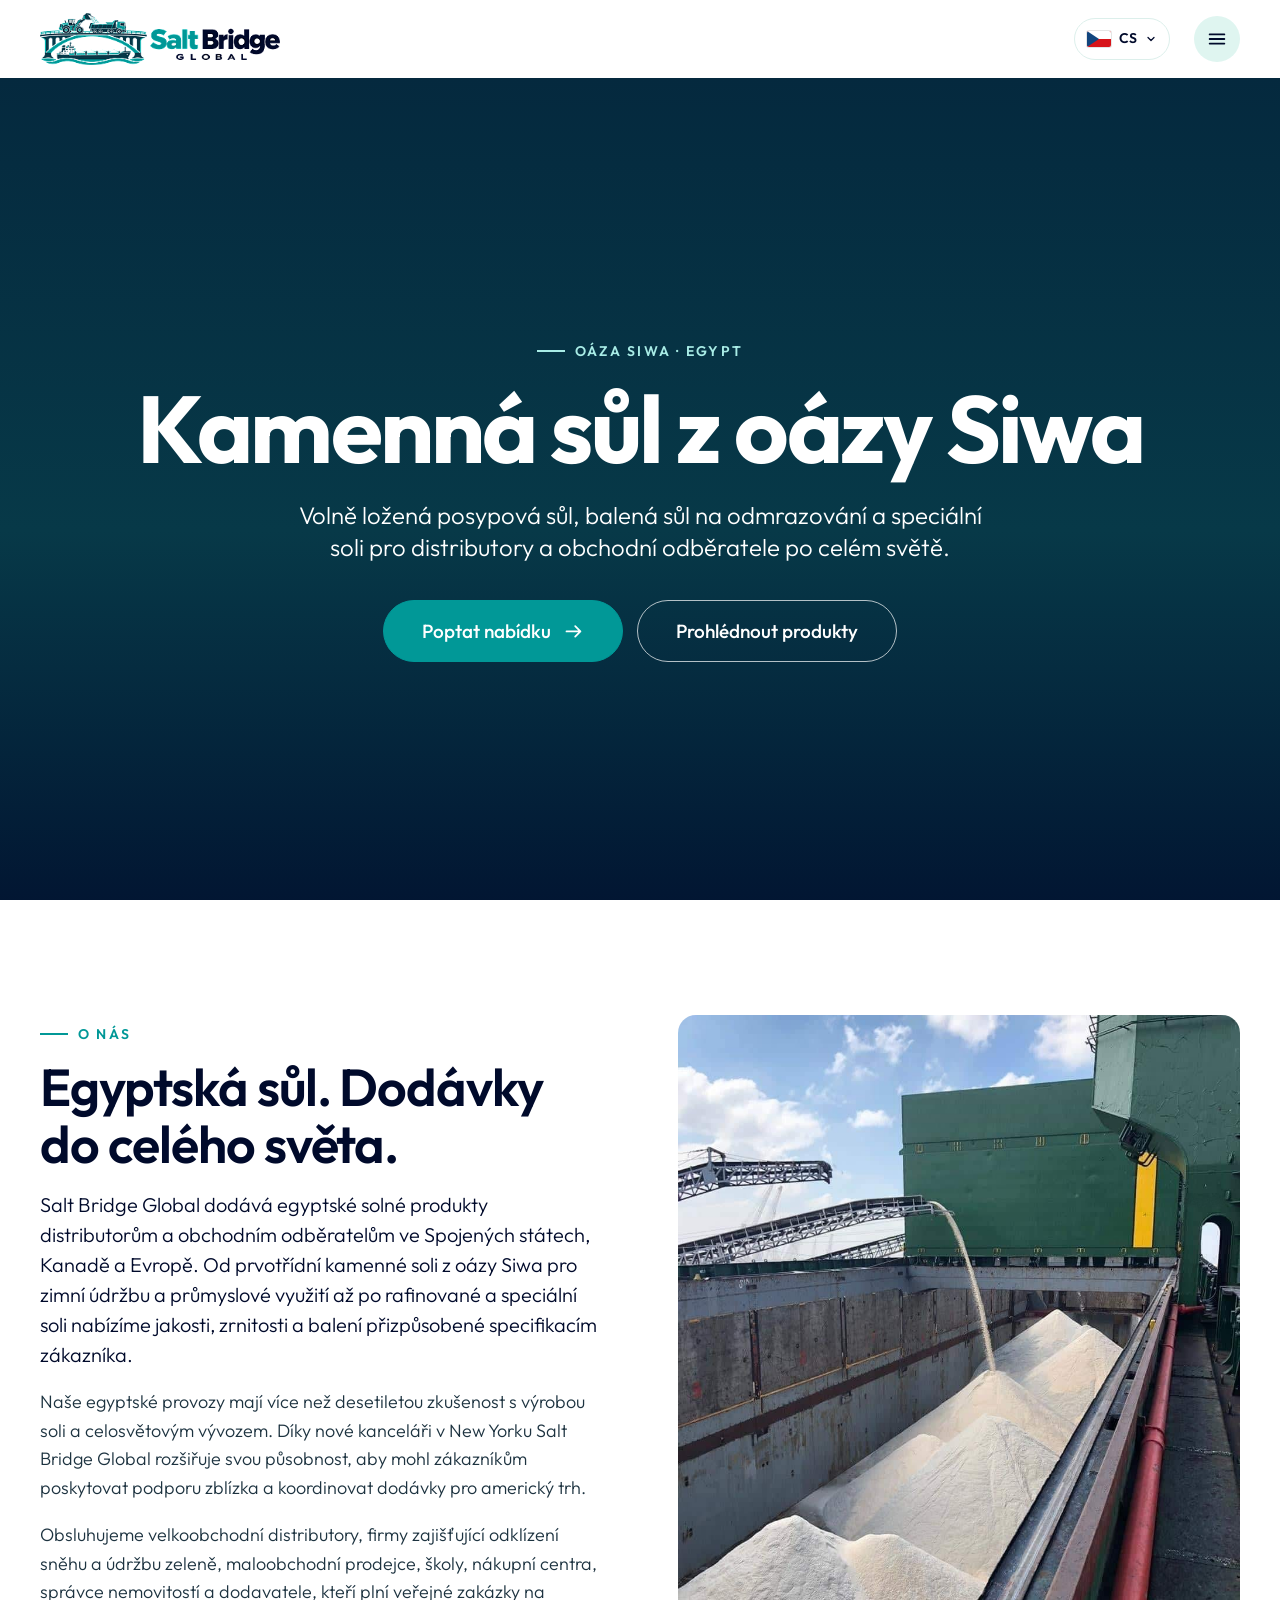
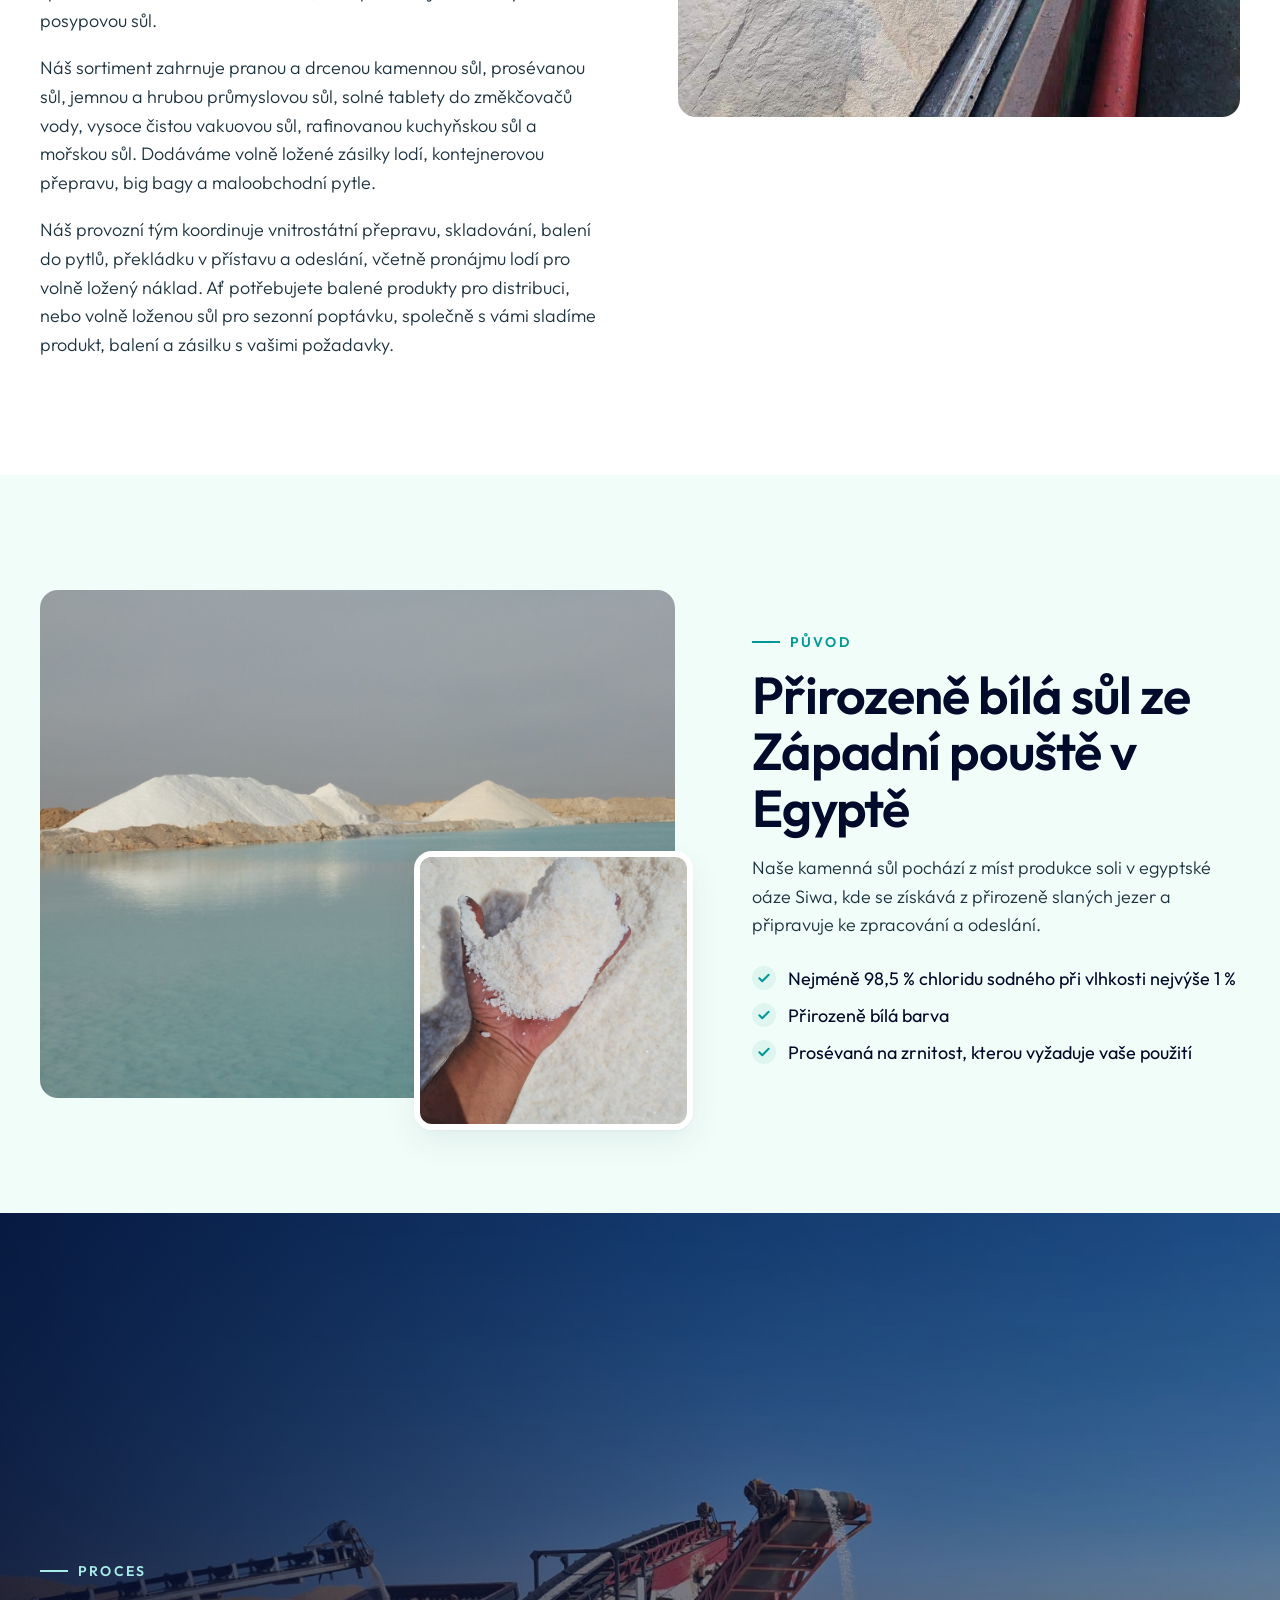
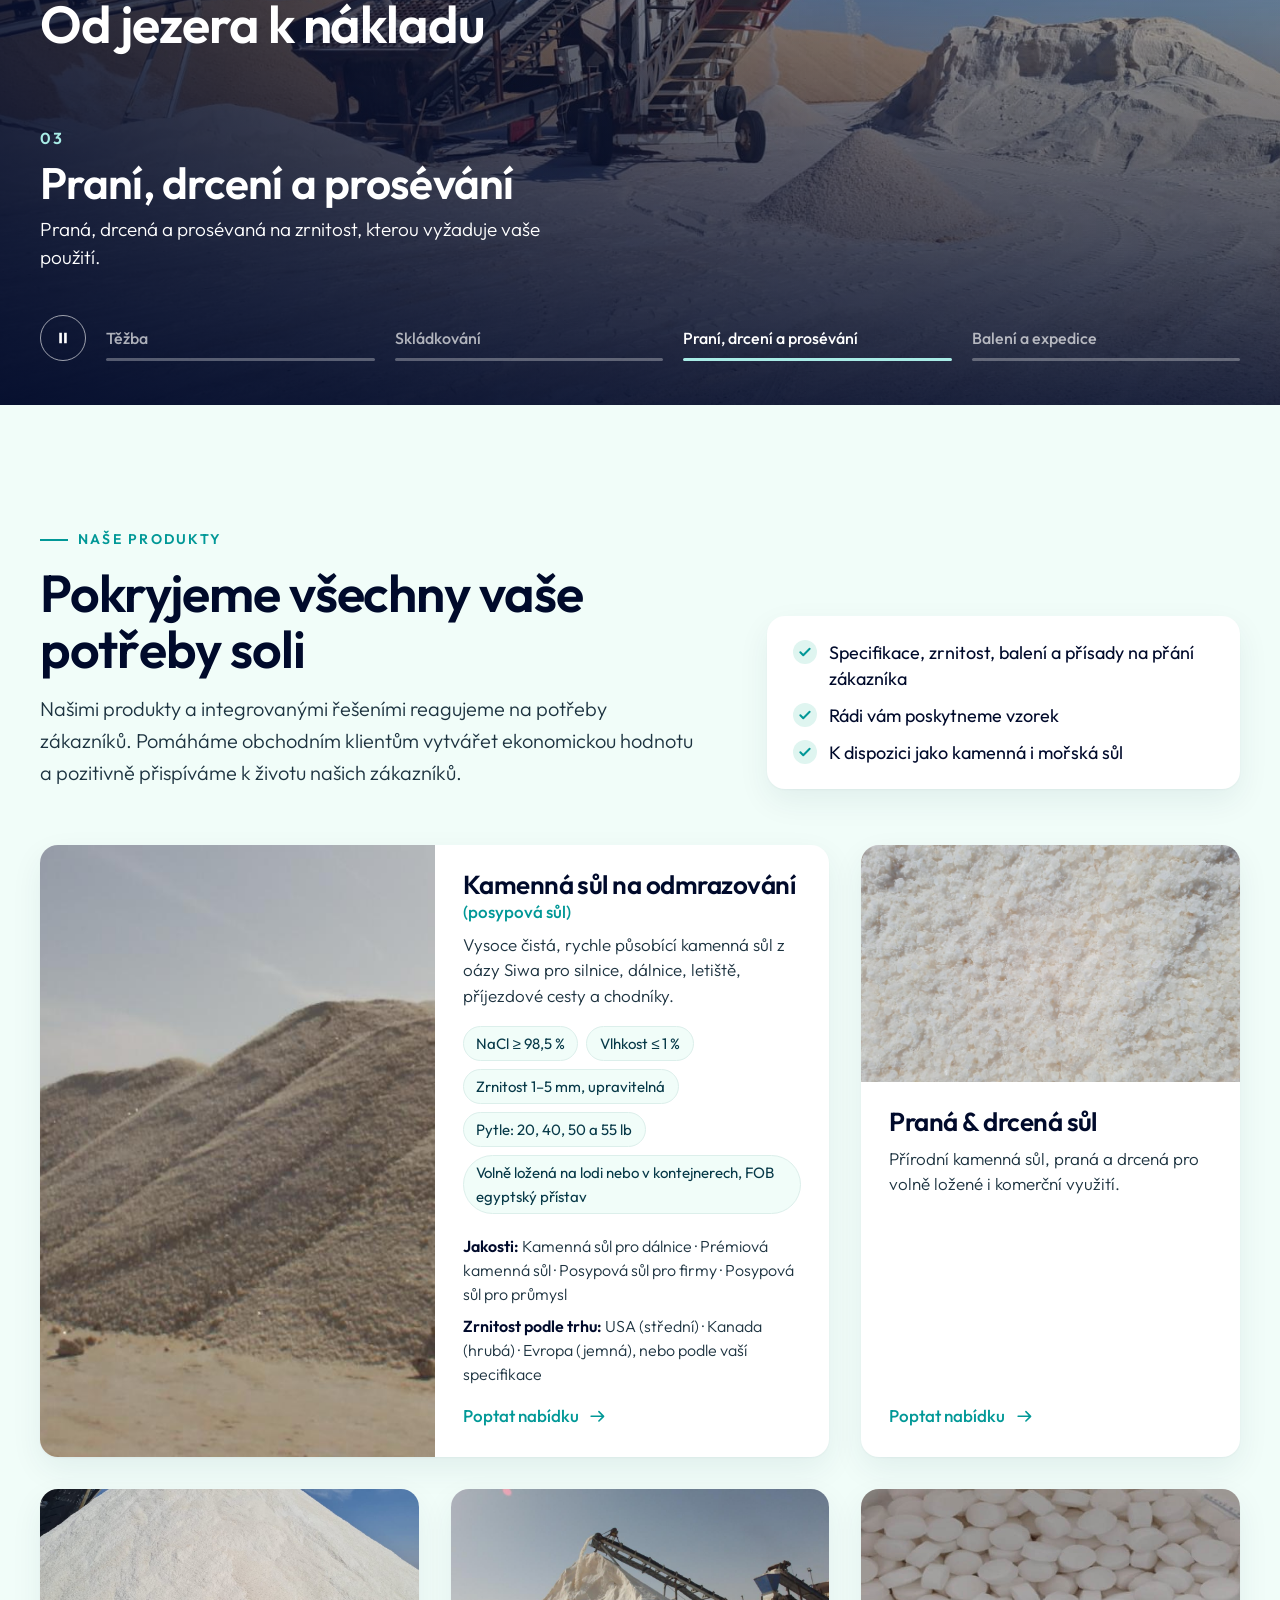
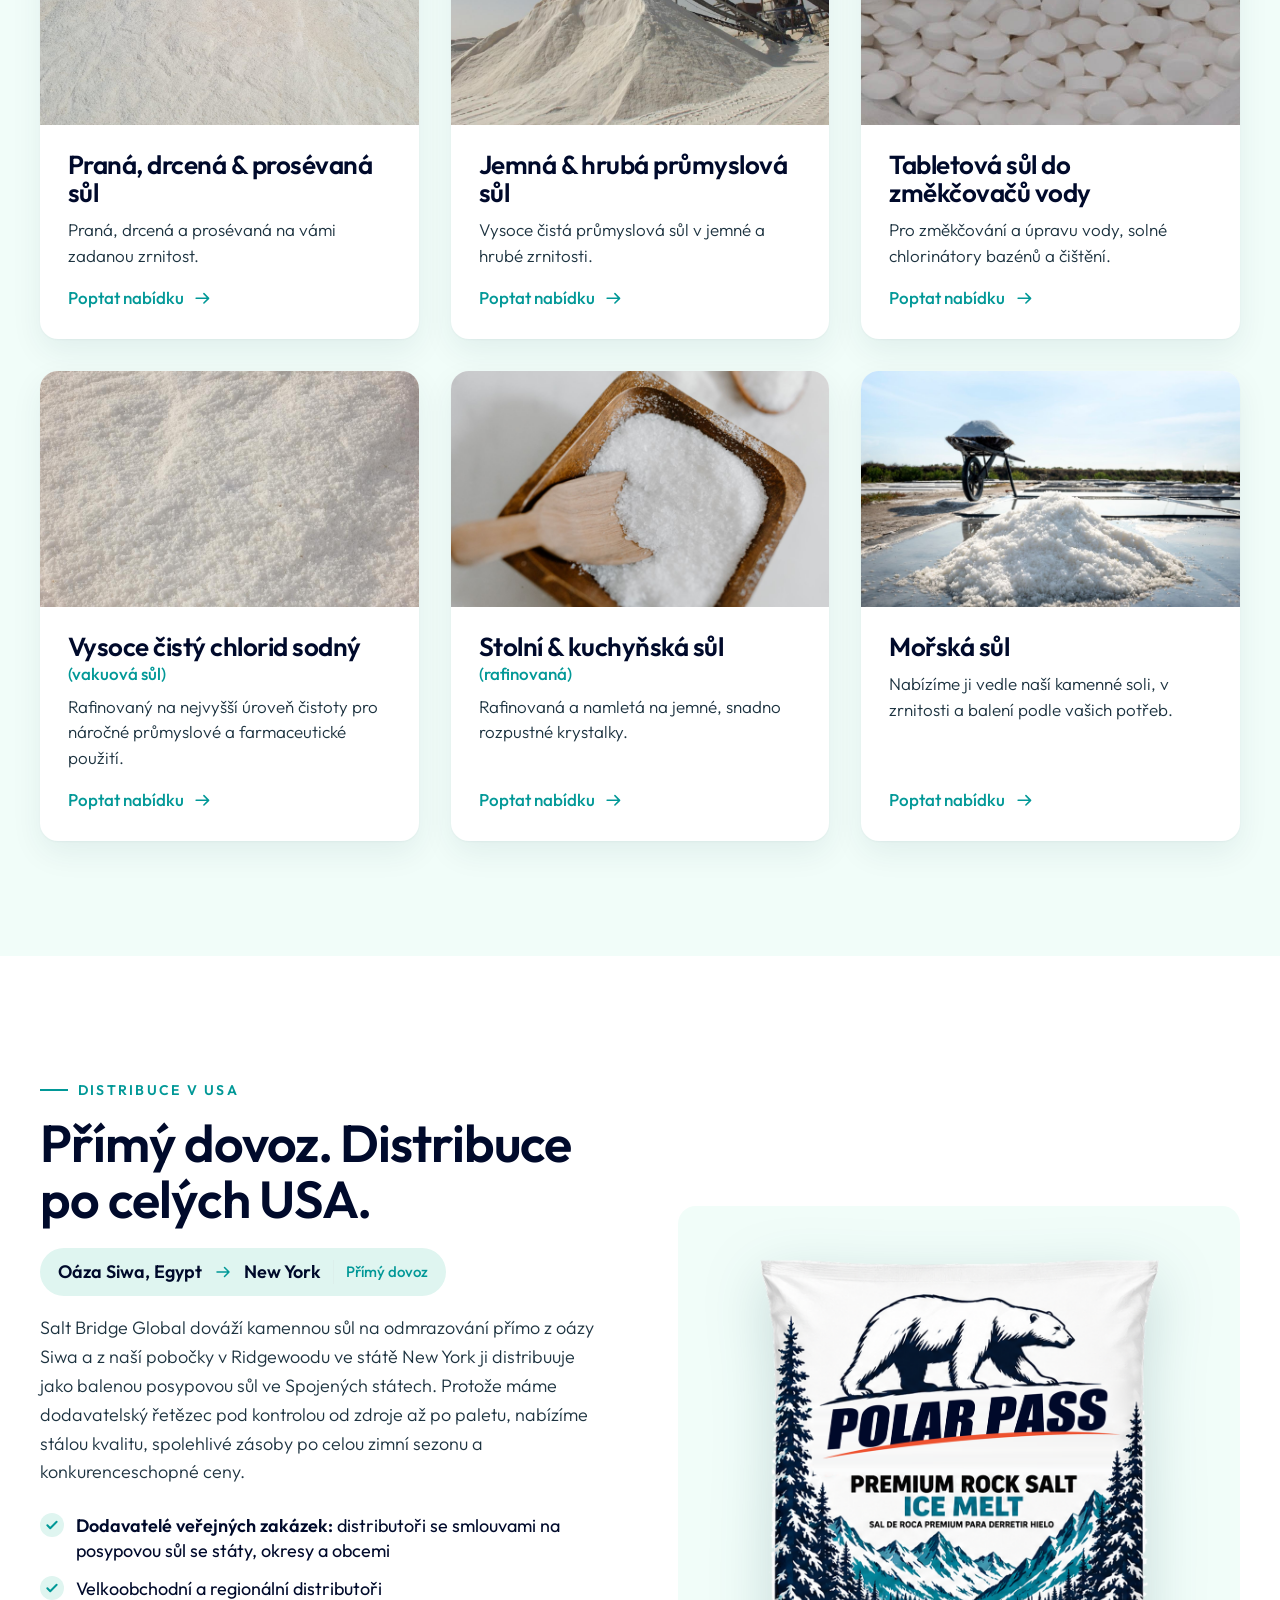
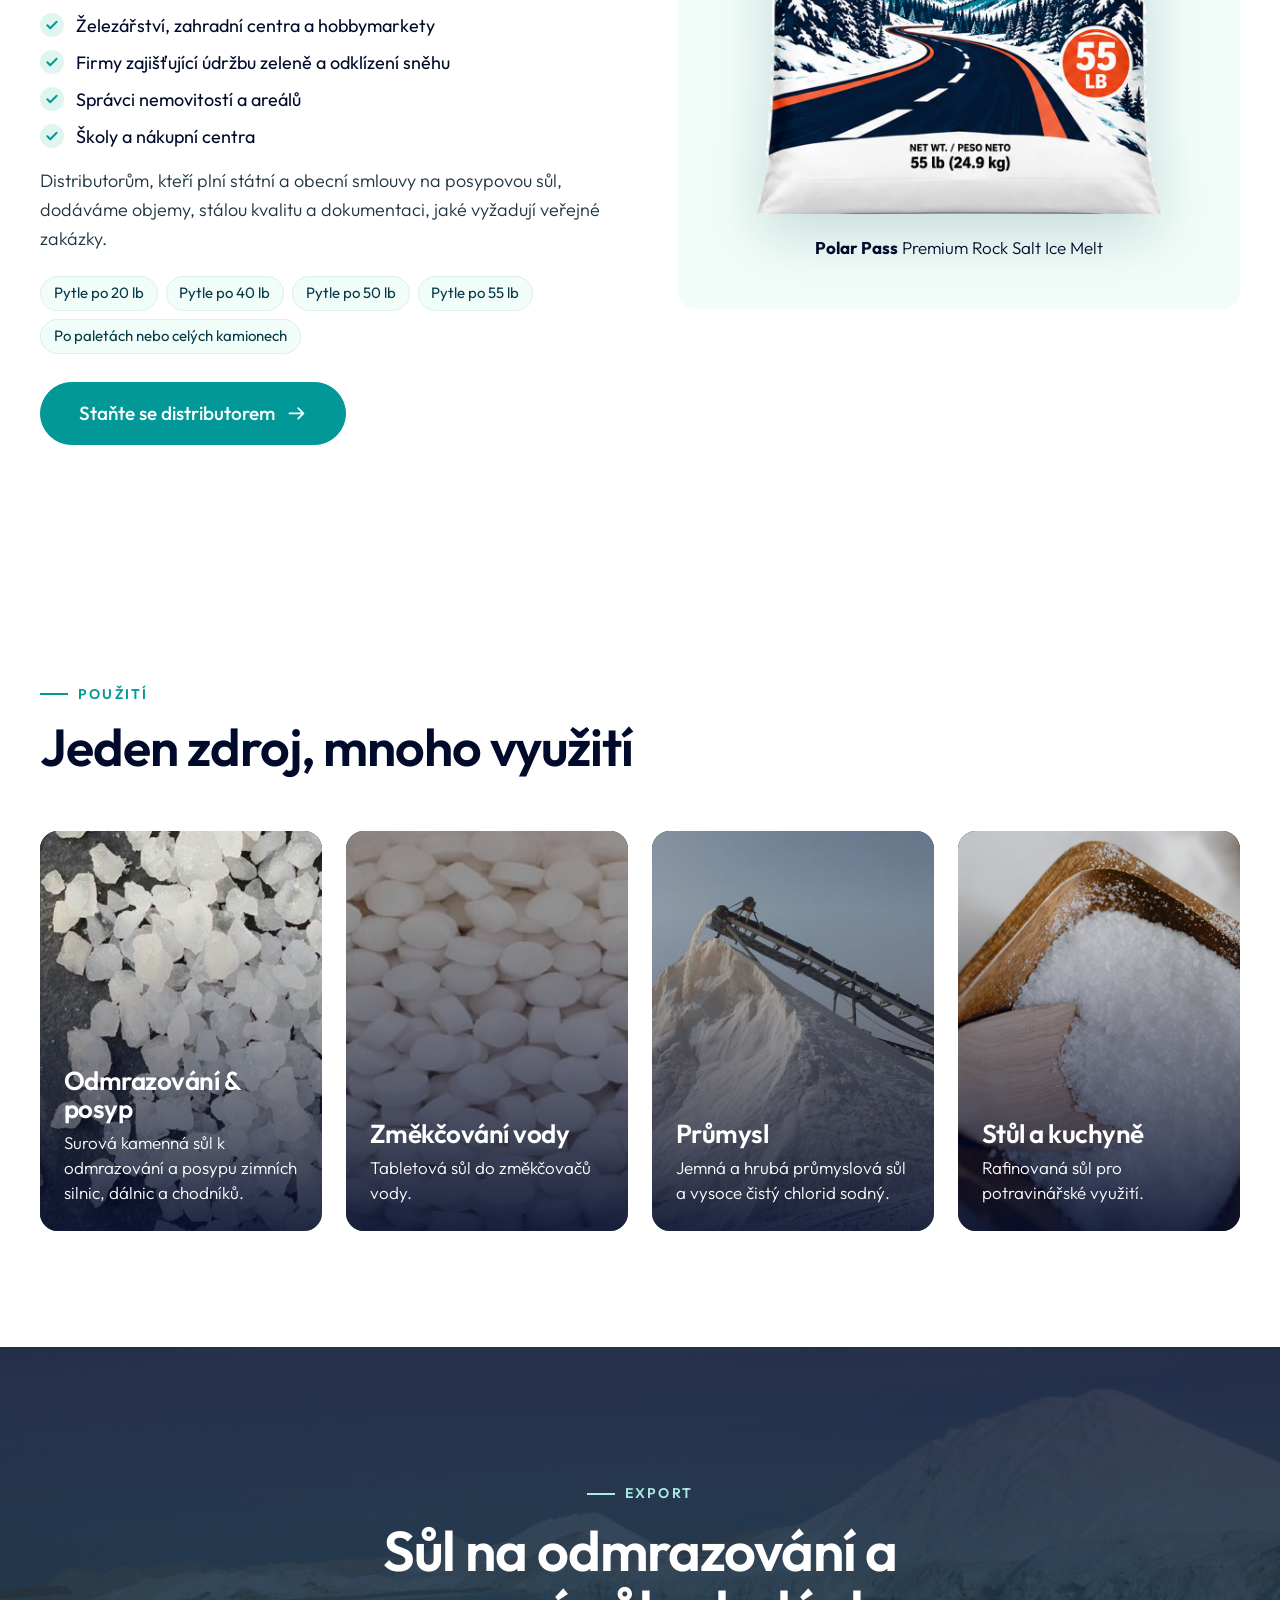
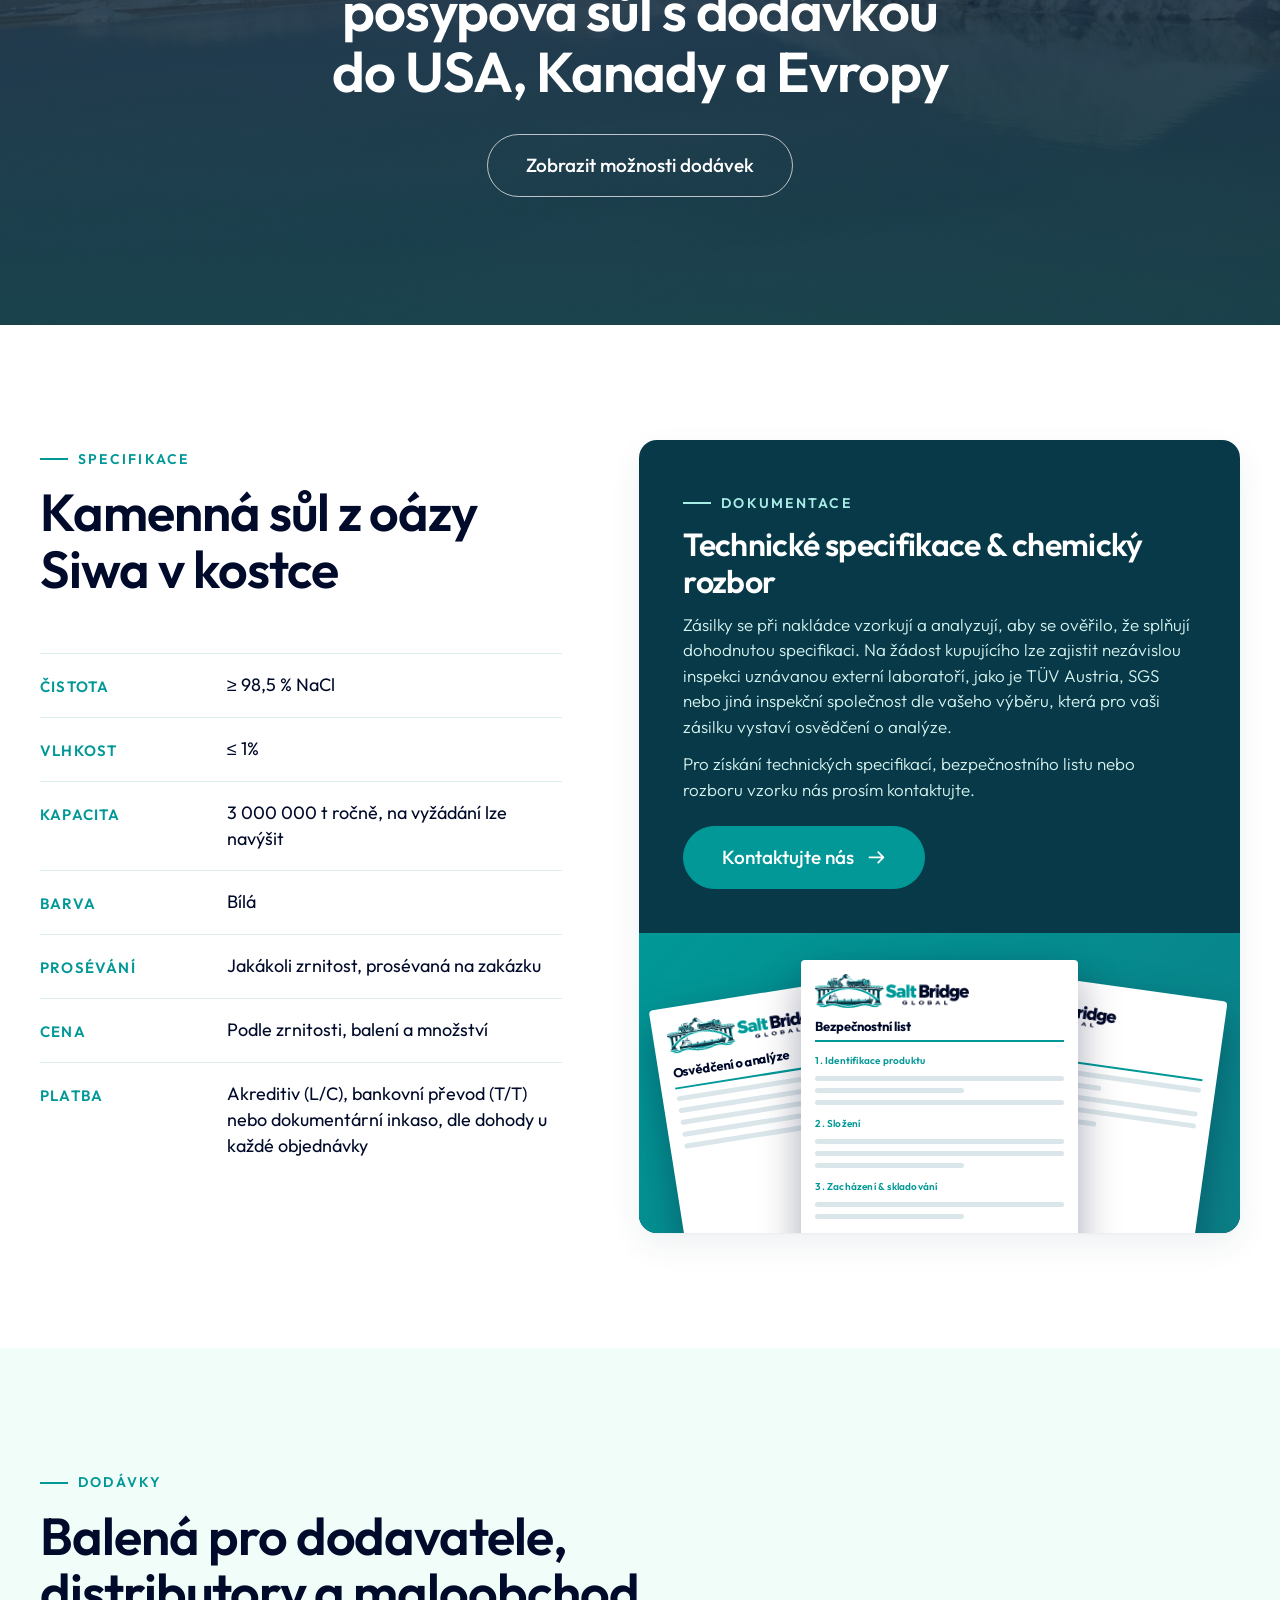
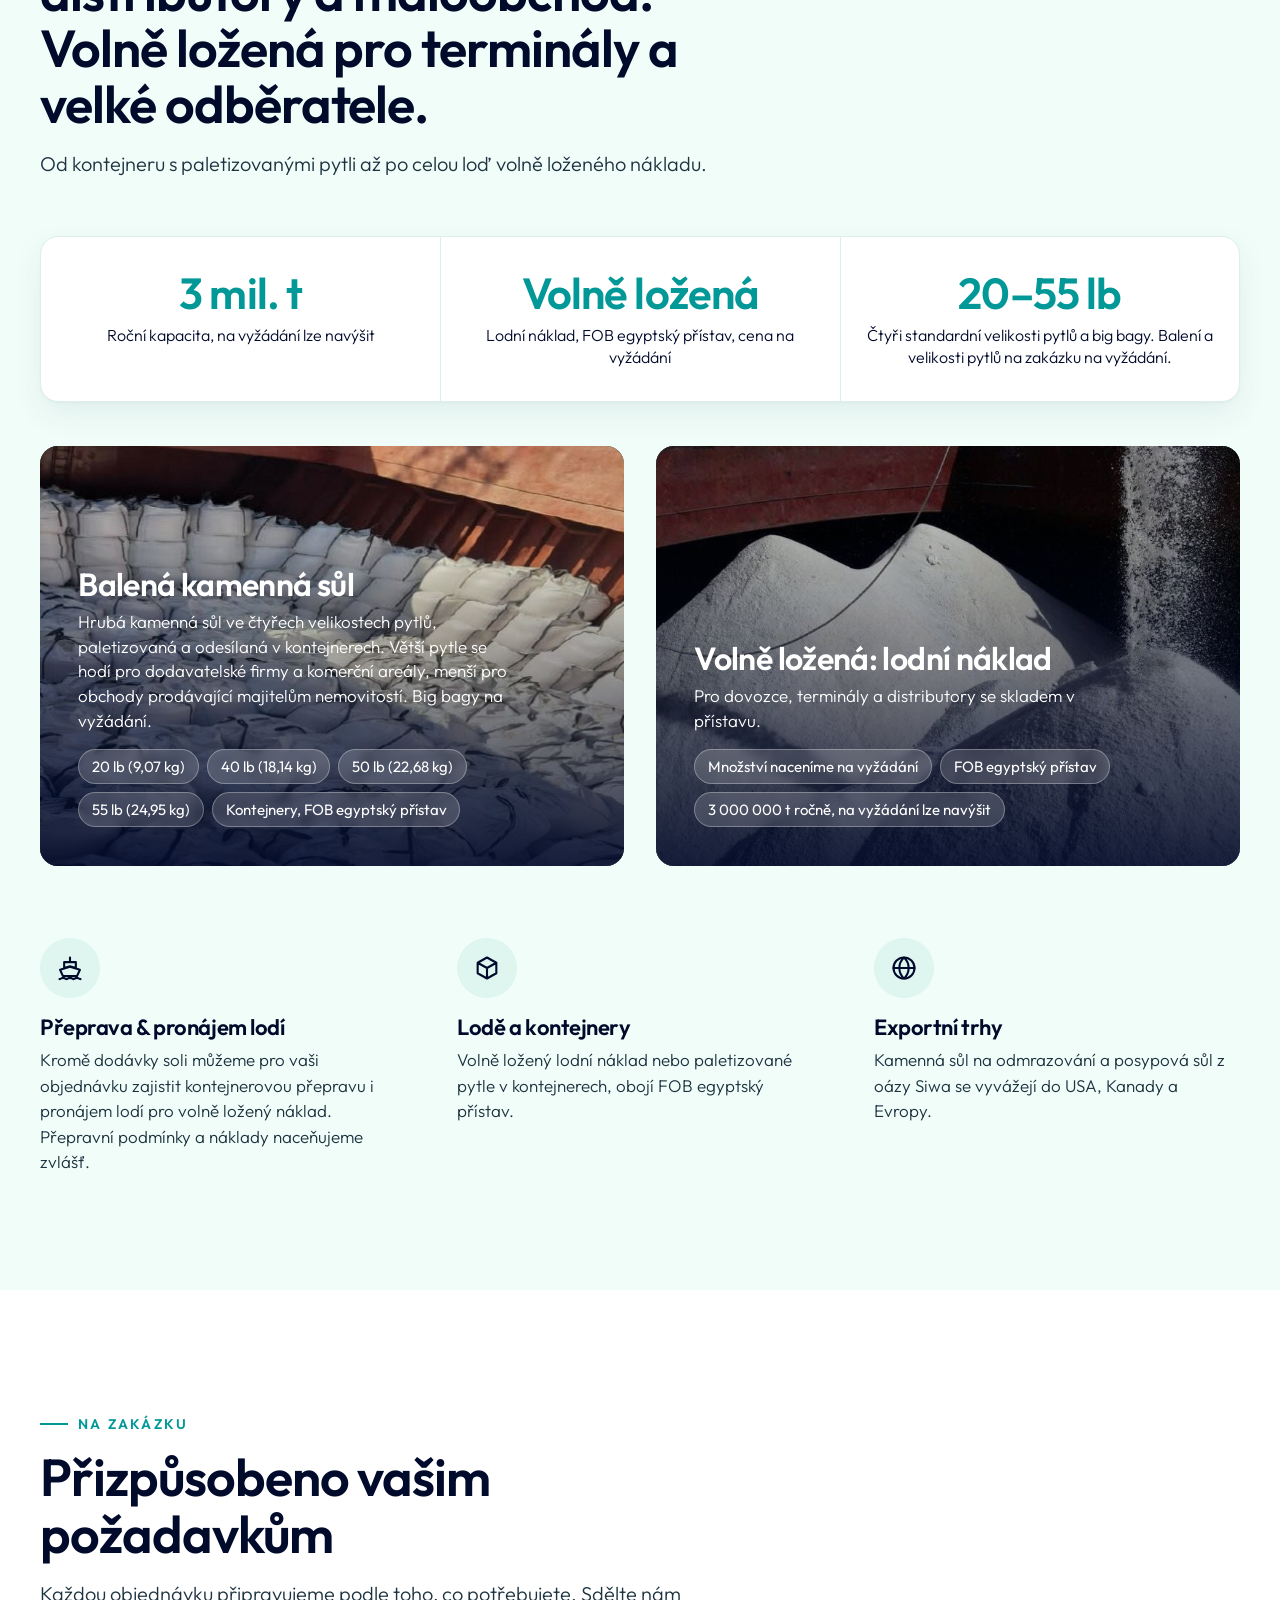
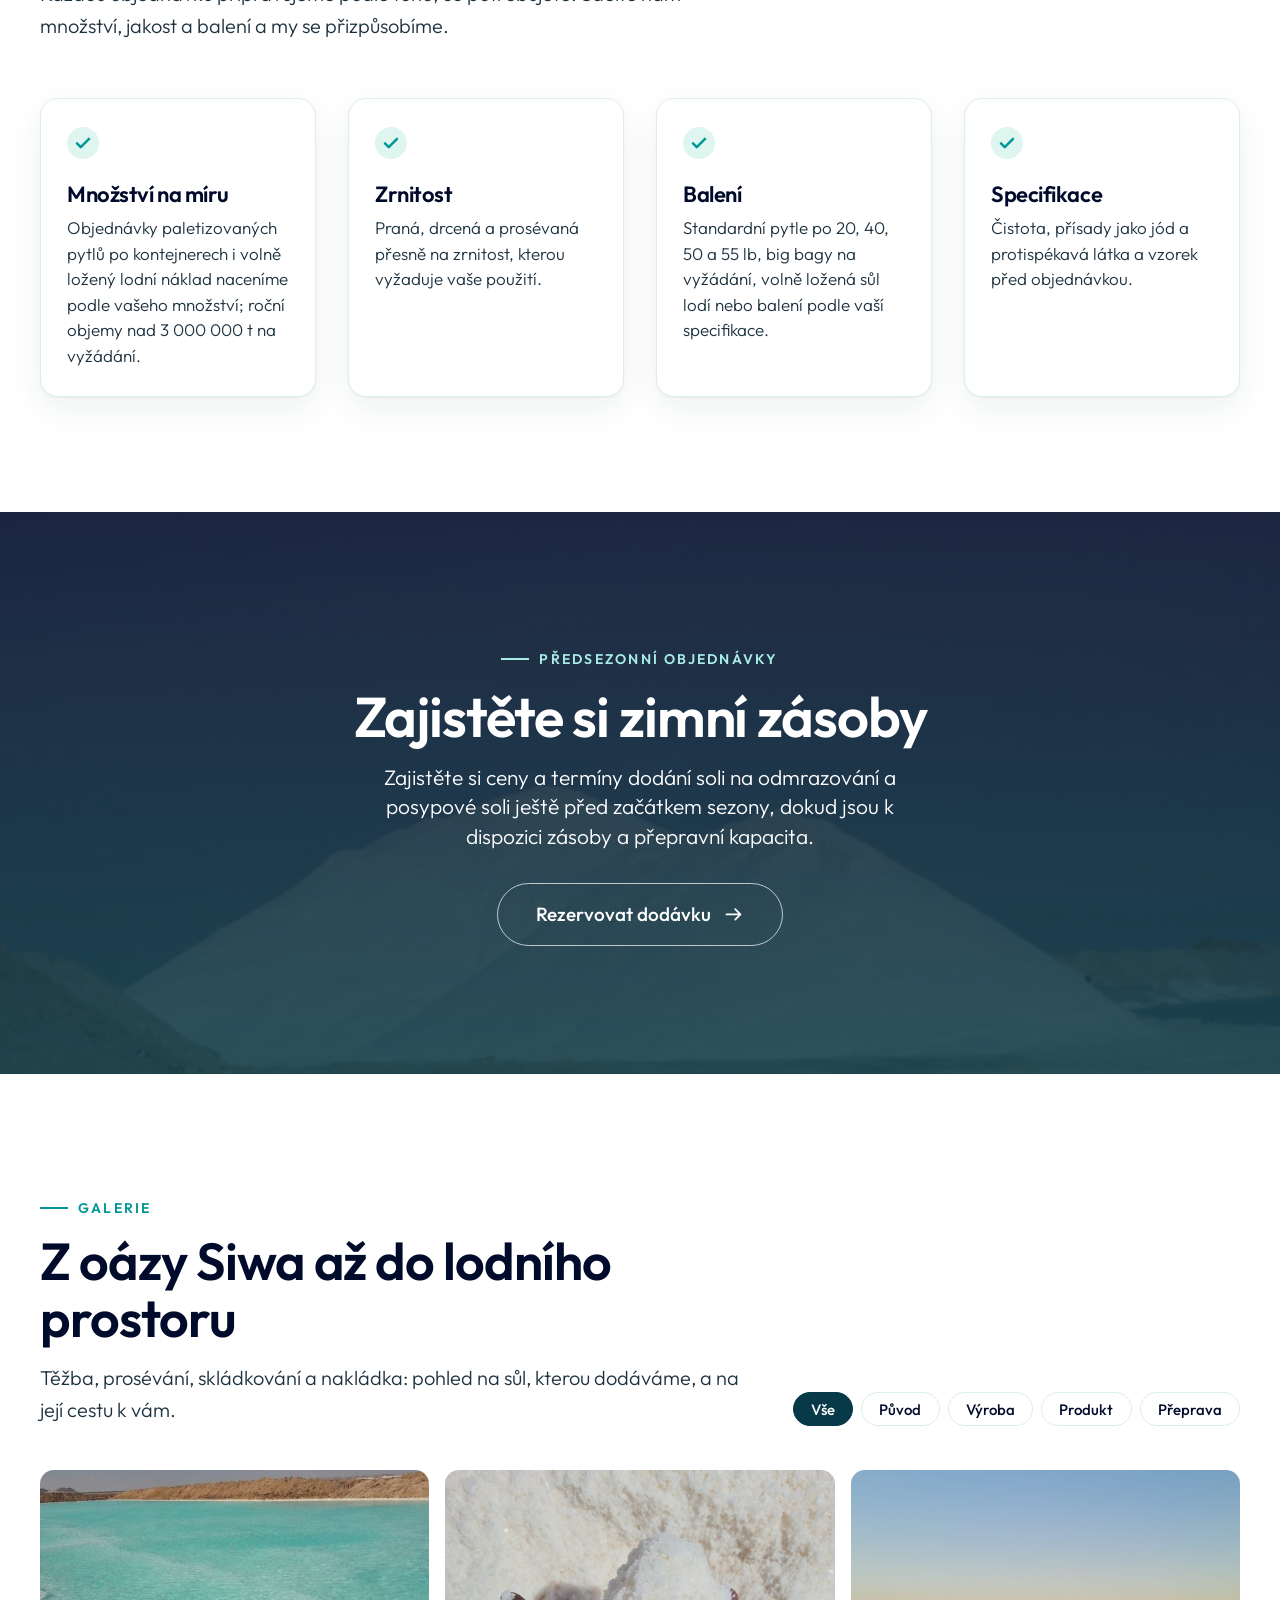
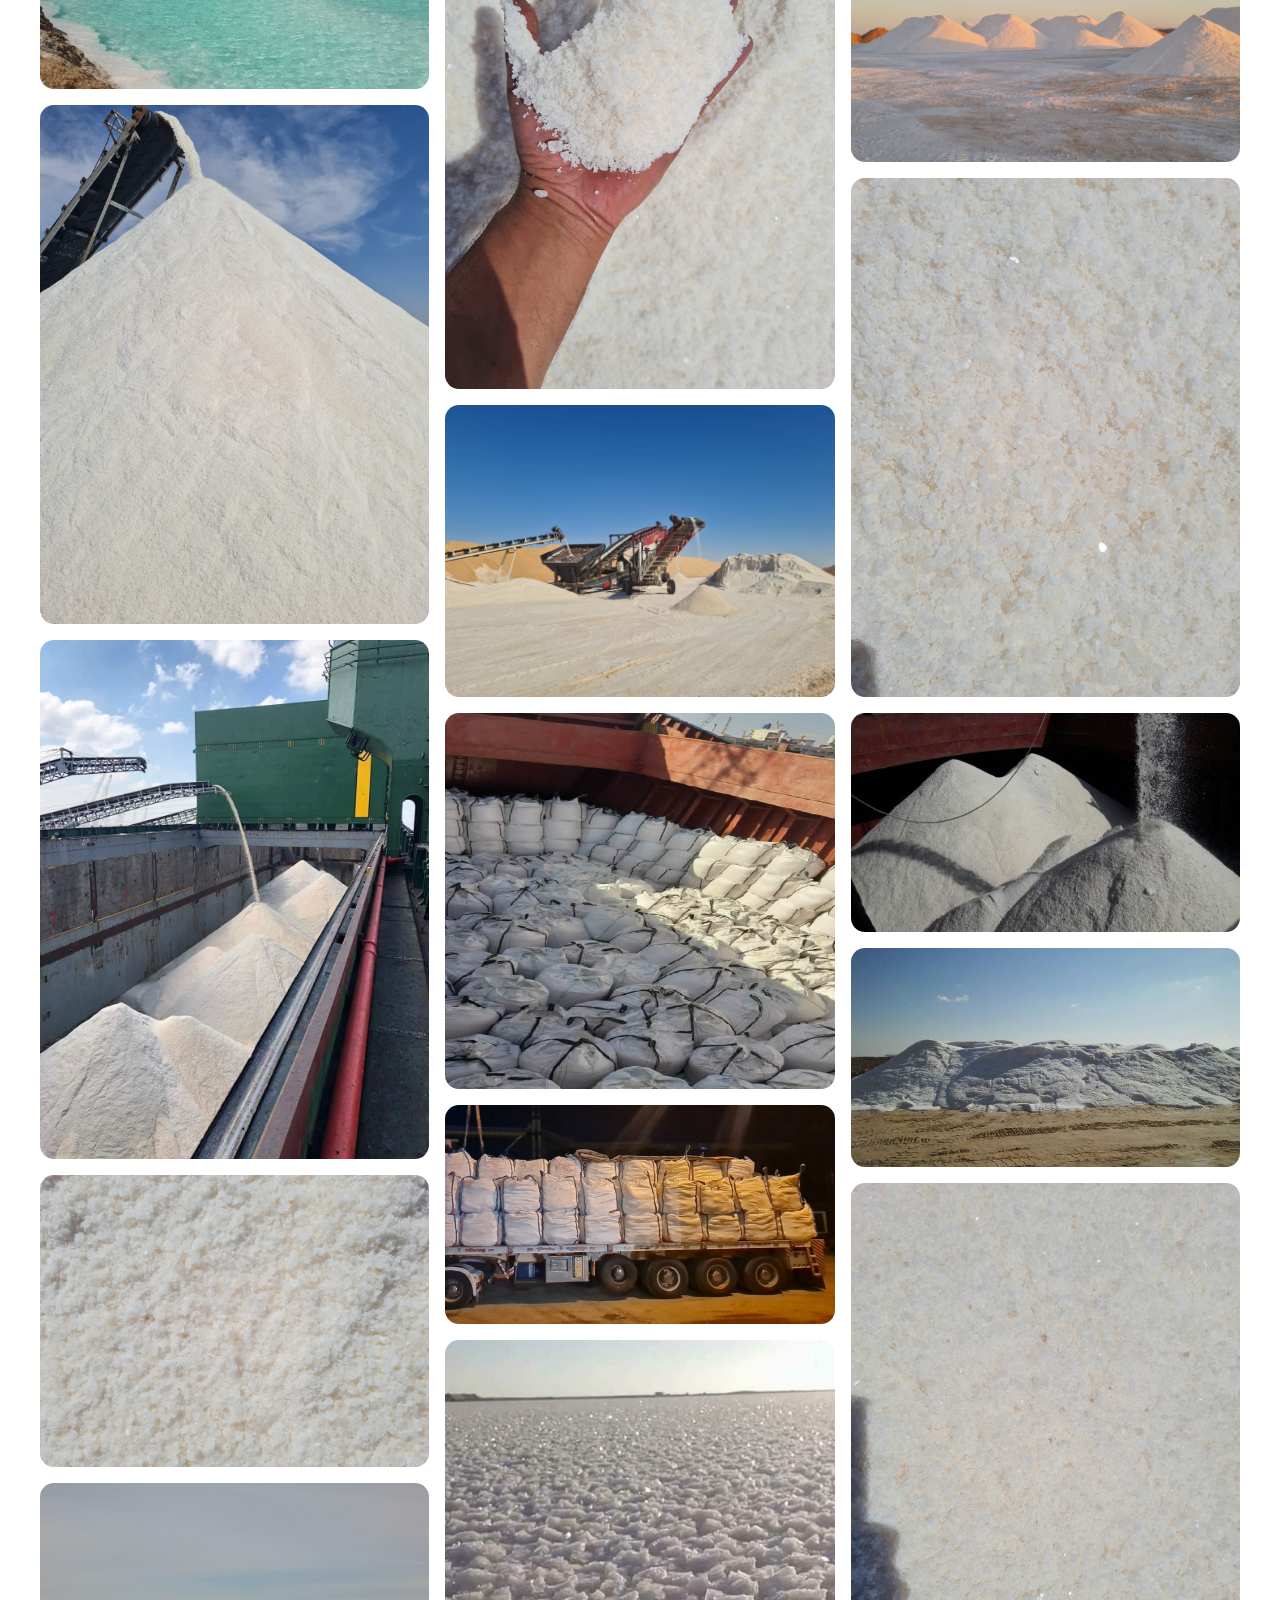
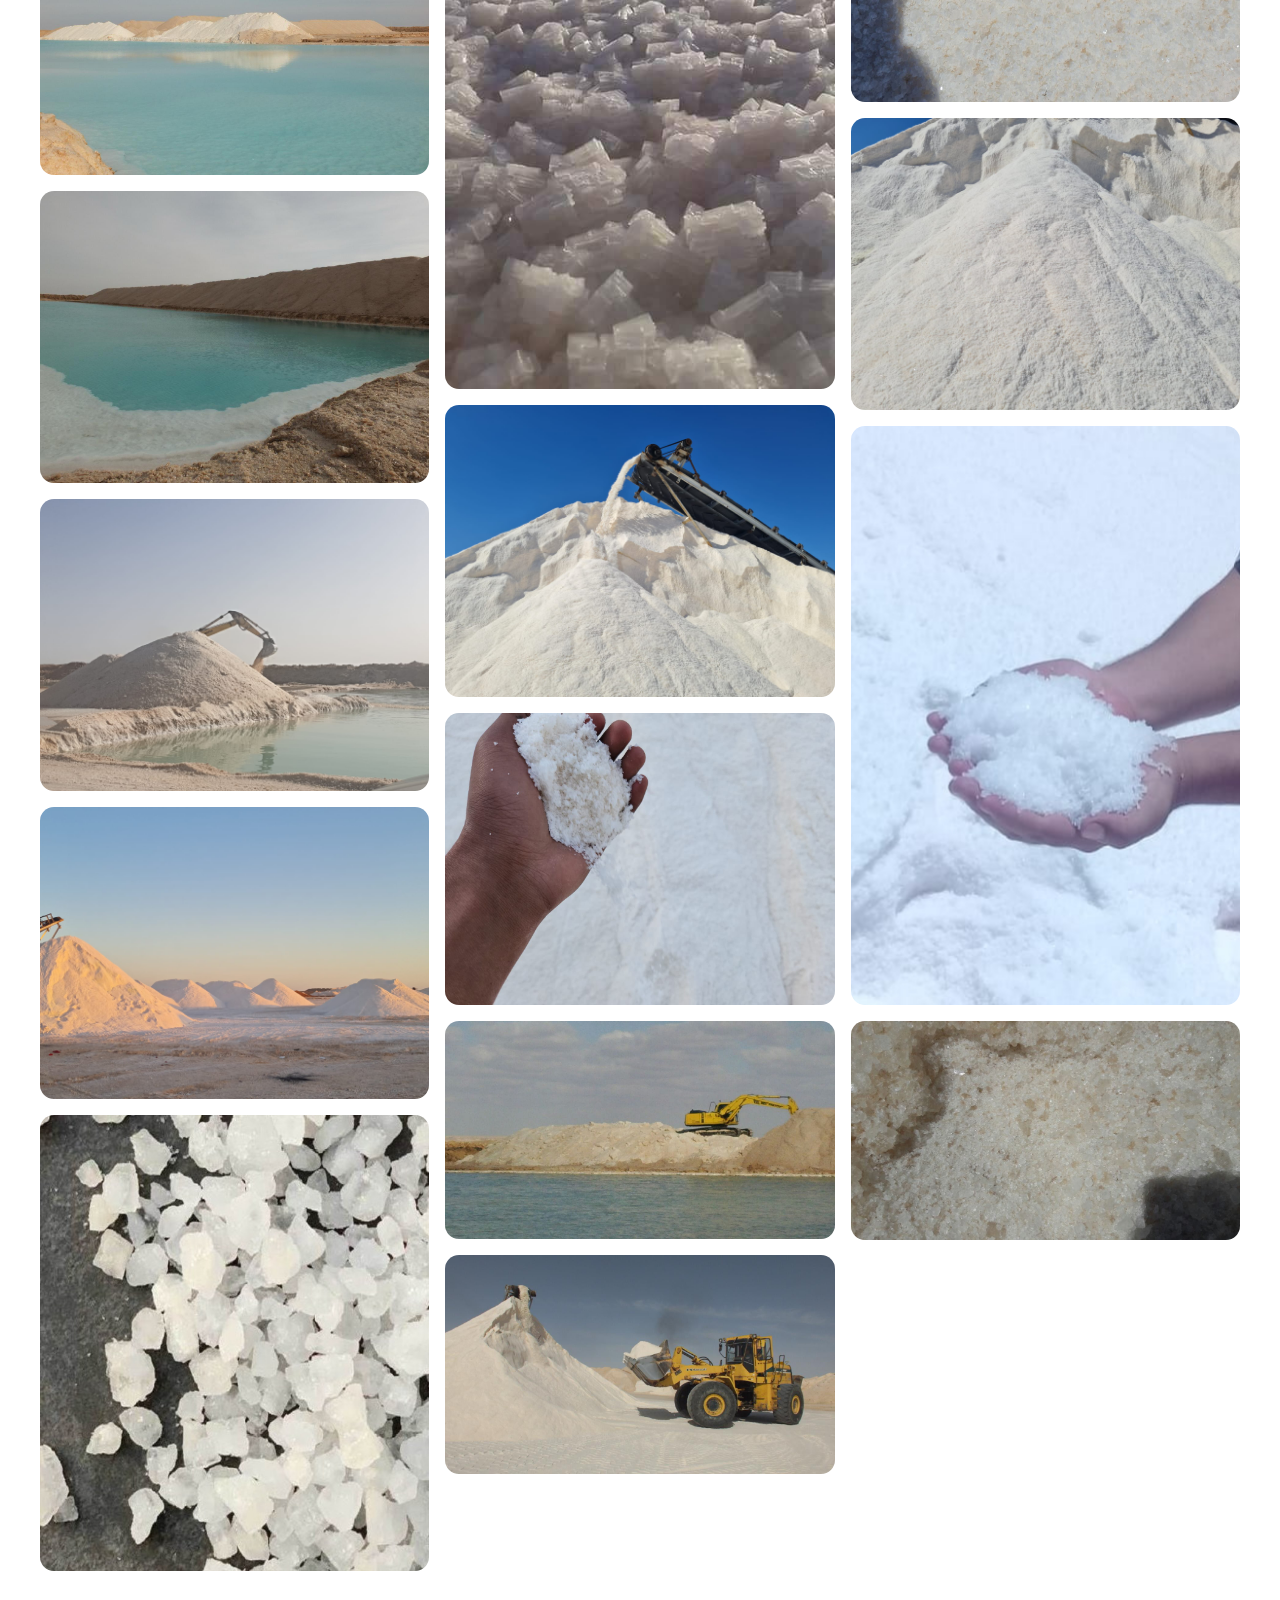
==== cs/index.html @ 1c641329 "Add Dutch, German, Swedish, Polish, Italian and Czech versions with language menu" ====
<!doctype html>
<html lang="cs">
<head>
  <meta charset="utf-8">
  <meta name="viewport" content="width=device-width, initial-scale=1">
  <title>Salt Bridge Global — kamenná sůl na odmrazování a posypová sůl | Oáza Siwa, Egypt</title>
  <meta name="description" content="Salt Bridge Global dodává kamennou sůl na odmrazování, posypovou sůl a balenou sůl z oázy Siwa v Egyptě: pranou, drcenou a prosévanou sůl, průmyslovou sůl, solné tablety do změkčovačů vody, vakuovou sůl a rafinovanou kuchyňskou sůl.">
  <link rel="canonical" href="https://saltbridgeglobal.com/cs/">
  <link rel="alternate" hreflang="en" href="https://saltbridgeglobal.com/">
  <link rel="alternate" hreflang="nl" href="https://saltbridgeglobal.com/nl/">
  <link rel="alternate" hreflang="de" href="https://saltbridgeglobal.com/de/">
  <link rel="alternate" hreflang="sv" href="https://saltbridgeglobal.com/sv/">
  <link rel="alternate" hreflang="pl" href="https://saltbridgeglobal.com/pl/">
  <link rel="alternate" hreflang="it" href="https://saltbridgeglobal.com/it/">
  <link rel="alternate" hreflang="cs" href="https://saltbridgeglobal.com/cs/">
  <link rel="alternate" hreflang="x-default" href="https://saltbridgeglobal.com/">
  <link rel="icon" type="image/png" sizes="32x32" href="../assets/favicon-32.png">
  <link rel="icon" type="image/png" sizes="48x48" href="../assets/favicon-48.png">
  <link rel="icon" type="image/png" sizes="192x192" href="../assets/favicon-192.png">
  <link rel="apple-touch-icon" href="../assets/apple-touch-icon.png">
  <link rel="preconnect" href="https://fonts.googleapis.com">
  <link rel="preconnect" href="https://fonts.gstatic.com" crossorigin>
  <link href="https://fonts.googleapis.com/css2?family=Outfit:wght@300;400;500;600;700&display=swap" rel="stylesheet">
  <link rel="stylesheet" href="../brand-colors.css">
  <style>
    :root {
      /* Outfit is a visual match for the reference lettering, pending approval. */
      --font: "Outfit", var(--salt-font);
      --container: 1200px;
      --gutter: clamp(20px, 4vw, 40px);
      --radius: 18px;
      --header-h: 94px;
      --line: #dcefeb;
      --tint: #dff5f0;
      --body-ink: #1d3340;
      --shadow: 0 1px 2px rgba(7, 57, 72, .04), 0 12px 32px rgba(7, 57, 72, .07);
    }

    *, *::before, *::after { box-sizing: border-box; }
    html { scroll-behavior: smooth; scroll-padding-top: calc(var(--header-h) + 16px); }
    body {
      margin: 0;
      background: var(--salt-white);
      color: var(--body-ink);
      font-family: var(--font);
      font-weight: 300;
      font-size: 1.125rem;
      line-height: 1.6;
      -webkit-font-smoothing: antialiased;
    }
    img, video { display: block; max-width: 100%; }
    a { color: inherit; text-decoration: none; }
    h1, h2, h3 { margin: 0; color: var(--salt-heading); font-weight: 600; letter-spacing: -.02em; line-height: 1.08; }
    p, ul, dl, dd, figure { margin: 0; }
    ul { padding: 0; list-style: none; }
    :focus-visible { outline: 3px solid var(--salt-teal); outline-offset: 3px; border-radius: 6px; }

    .container { width: 100%; max-width: calc(var(--container) + 2 * var(--gutter)); margin-inline: auto; padding-inline: var(--gutter); }
    .section { padding-block: clamp(64px, 9vw, 120px); }
    .section--mint { background: var(--salt-page-bg); }
    .eyebrow { display: inline-flex; align-items: center; gap: 10px; color: var(--salt-teal); font-size: .875rem; font-weight: 600; letter-spacing: .16em; text-transform: uppercase; }
    .eyebrow::before { content: ""; width: 28px; height: 2px; background: currentColor; }
    .section-head { max-width: 720px; margin-bottom: clamp(36px, 5vw, 56px); }
    .section-head h2 { margin-top: 14px; font-size: clamp(2rem, 4.4vw, 3.25rem); }
    .section-head p { margin-top: 16px; font-size: 1.25rem; }

    /* Buttons */
    .btn {
      display: inline-flex; align-items: center; justify-content: center; gap: .6em;
      padding: .85em 1.75em;
      border: 1.5px solid var(--salt-teal); border-radius: 999px;
      background: var(--salt-teal); color: var(--salt-white);
      font: 500 1.0625rem/1.2 var(--font); white-space: nowrap; cursor: pointer;
      transition: background .2s, border-color .2s, color .2s, box-shadow .2s;
    }
    .btn svg { width: 1.1em; height: 1.1em; transition: transform .2s; }
    .btn:hover { background: #017f7e; border-color: #017f7e; box-shadow: 0 8px 20px rgba(1, 152, 151, .28); }
    .btn:hover svg { transform: translateX(3px); }
    .btn--sm { padding: .75em 1.5em; font-size: 1rem; }
    .btn--lg { padding: 1em 2em; font-size: 1.1875rem; }
    .btn--light { background: transparent; border-color: rgba(255, 255, 255, .7); }
    .btn--light:hover { background: var(--salt-white); border-color: var(--salt-white); color: var(--salt-heading); box-shadow: none; }
    .text-link { display: inline-flex; align-items: center; gap: .55em; padding: 0; border: 0; background: none; color: var(--salt-teal); font: 500 1.0625rem/1.2 var(--font); cursor: pointer; }
    .text-link svg { width: 1.1em; height: 1.1em; transition: transform .2s; }
    .text-link:hover { color: var(--salt-deep-blue); }
    .text-link:hover svg { transform: translateX(4px); }

    /* Header: white, so the supplied white-background logo sits cleanly */
    .site-header { position: sticky; top: 0; z-index: 50; height: var(--header-h); background: rgba(255, 255, 255, .94); backdrop-filter: blur(10px); border-bottom: 1px solid transparent; transition: border-color .2s, box-shadow .2s; }
    .site-header.is-stuck { border-color: var(--line); box-shadow: 0 6px 24px rgba(7, 57, 72, .06); }
    .site-header .container { display: flex; align-items: center; justify-content: space-between; gap: 24px; height: 100%; max-width: calc(1600px + 2 * var(--gutter)); }
    .logo { flex: none; display: inline-flex; align-items: center; }
    .logo img { height: 72px; width: auto; }
    .nav { display: flex; align-items: center; gap: clamp(14px, 1.3vw, 20px); }
    .nav ul { display: flex; gap: clamp(14px, 1.3vw, 20px); }
    .site-header .nav ul a:not(.btn) { font-size: .9375rem; }
    .nav a, .nav .btn { white-space: nowrap; }
    .nav a:not(.btn) { color: var(--salt-heading); font-size: 1rem; font-weight: 400; padding-block: 6px; border-bottom: 2px solid transparent; transition: color .2s, border-color .2s; }
    .nav a:not(.btn):hover, .nav a.is-current { color: var(--salt-teal); border-color: var(--salt-teal); }
    .nav-toggle { display: none; width: 46px; height: 46px; border: 0; border-radius: 50%; background: var(--tint); color: var(--salt-heading); cursor: pointer; }
    .nav-toggle svg { width: 22px; height: 22px; }
    .site-header .nav { margin-left: auto; }
    /* Language menu */
    .lang { position: relative; flex: none; }
    .lang__btn { display: inline-flex; align-items: center; gap: 8px; height: 42px; padding: 0 12px; border: 1px solid var(--line); border-radius: 999px; background: var(--salt-white); color: var(--salt-heading); font: inherit; font-size: .875rem; font-weight: 600; cursor: pointer; }
    .lang__btn:hover { border-color: var(--salt-teal); }
    .lang__btn > svg { width: 12px; height: 12px; transition: transform .2s; }
    .lang__btn[aria-expanded="true"] > svg { transform: rotate(180deg); }
    .lang img { width: 24px; height: 16px; border-radius: 2px; box-shadow: 0 0 0 1px rgba(0, 0, 0, .1); }
    .lang__menu { position: absolute; right: 0; top: calc(100% + 8px); z-index: 60; min-width: 200px; margin: 0; padding: 6px; list-style: none; background: var(--salt-white); border-radius: 14px; box-shadow: 0 20px 50px rgba(7, 57, 72, .18); }
    .lang__menu[hidden] { display: none; }
    .lang__menu a { display: flex; align-items: center; gap: 12px; padding: 9px 12px; border-radius: 10px; color: var(--salt-heading); text-decoration: none; font-size: .9375rem; }
    .lang__menu a b { width: 24px; font-weight: 600; }
    .lang__menu a:hover, .lang__menu a[aria-current] { background: var(--tint); }
    /* Hamburger menu when the links do not fit on one line (longer languages) */
    .site-header.is-compact .logo img { height: 52px; }
    .site-header.is-compact .nav-toggle { display: grid; place-items: center; }
    .site-header.is-compact .nav { display: none; position: absolute; top: calc(100% + 8px); left: var(--gutter); right: var(--gutter); flex-direction: column; align-items: stretch; gap: 16px; padding: 20px; background: var(--salt-white); border-radius: var(--radius); box-shadow: 0 20px 50px rgba(7, 57, 72, .18); }
    .site-header.is-compact .nav.is-open { display: flex; }
    .site-header.is-compact .nav ul { flex-direction: column; gap: 4px; }
    .site-header.is-compact .nav ul a:not(.btn) { display: block; padding: 10px 4px; font-size: 1.125rem; }
    .site-header.is-compact .lang { margin-left: auto; }
    .site-header.is-compact .nav-toggle { order: 3; }

    /* Hero: full-screen media with centred title */
    .hero { position: relative; display: grid; min-height: min(calc(100vh - var(--header-h)), 1000px); min-height: min(calc(100svh - var(--header-h)), 1000px); overflow: hidden; background: var(--salt-deep-blue); color: var(--salt-white); }
    .hero__media, .hero__media > * { position: absolute; inset: 0; width: 100%; height: 100%; object-fit: cover; }
    /* Negative first delay so the first photo is already visible on load */
    .hero__media img { opacity: 0; animation: hero-slide 28s -1.5s infinite; }
    .hero__media img:nth-child(2) { animation-delay: 5.5s; }
    .hero__media img:nth-child(3) { animation-delay: 12.5s; }
    .hero__media img:nth-child(4) { animation-delay: 19.5s; }
    @keyframes hero-slide {
      0% { opacity: 0; transform: scale(1.02); }
      5%, 25% { opacity: 1; }
      32%, 100% { opacity: 0; transform: scale(1.1); }
    }
    .hero::after { content: ""; position: absolute; inset: 0; background: linear-gradient(180deg, rgba(0, 10, 43, .34) 0%, rgba(7, 57, 72, .38) 55%, rgba(0, 10, 43, .74) 100%); }
    .hero__inner { position: relative; z-index: 1; display: flex; flex-direction: column; align-items: center; justify-content: center; text-align: center; padding-block: 72px 48px; }
    .hero .eyebrow { color: #a8ece6; }
    .hero h1 { margin-top: 20px; max-width: 13em; color: var(--salt-white); font-size: clamp(2.75rem, 7.4vw, 6rem); font-weight: 700; letter-spacing: -.03em; line-height: .98; text-wrap: balance; }
    .hero__lede { margin-top: 24px; max-width: 30em; font-size: clamp(1.1875rem, 2vw, 1.5rem); line-height: 1.35; text-wrap: balance; }
    .hero__actions { display: flex; flex-wrap: wrap; justify-content: center; gap: 14px; margin-top: 36px; }
    .stats { display: grid; grid-template-columns: repeat(3, 1fr); margin-bottom: clamp(28px, 4vw, 44px); background: var(--salt-white); border: 1px solid var(--line); border-radius: var(--radius); box-shadow: var(--shadow); text-align: center; }
    .stats > div { padding: clamp(22px, 3vw, 32px) 20px; }
    .stats > div + div { border-left: 1px solid var(--line); }
    .stats dt { color: var(--salt-teal); font-size: clamp(1.75rem, 3.4vw, 2.75rem); font-weight: 600; letter-spacing: -.02em; line-height: 1.1; }
    .stats dd { margin-top: 8px; color: var(--salt-heading); font-size: 1rem; line-height: 1.35; }

    /* Source */
    .split { display: grid; grid-template-columns: 1fr 1fr; align-items: center; gap: clamp(32px, 6vw, 88px); }
    .split__media { position: relative; }
    #source .split { grid-template-columns: 1.3fr 1fr; }
    #source .split__media > img:first-child { aspect-ratio: 5 / 4; }
    .split__media img { width: 100%; aspect-ratio: 4 / 3; object-fit: cover; border-radius: var(--radius); }
    .split__media img + img { position: absolute; right: -18px; bottom: -32px; width: 44%; aspect-ratio: 1; border: 6px solid var(--salt-white); box-shadow: var(--shadow); }
    .split h2 { margin-top: 14px; font-size: clamp(2rem, 4.4vw, 3.25rem); }
    .split p { margin-top: 18px; }
    .split .tags { margin: 22px 0 0; }
    .about { align-items: start; }
    .about .about__lead { font-size: 1.25rem; line-height: 1.5; color: var(--salt-heading); }
    .about .split__media img { aspect-ratio: 4 / 5; }
    .split .route { display: inline-flex; flex-wrap: wrap; align-items: center; gap: 10px 12px; margin-top: 20px; padding: 10px 18px; border-radius: 999px; background: var(--tint); color: var(--salt-heading); font-weight: 600; }
    .route svg { width: 18px; height: 18px; color: var(--salt-teal); }
    .route em { padding-left: 12px; border-left: 1px solid var(--line); color: var(--salt-teal); font-style: normal; font-weight: 500; font-size: .9375rem; }
    .split__media--product { margin: 0; padding: clamp(24px, 4vw, 48px); background: var(--salt-page-bg); border-radius: var(--radius); text-align: center; }
    .split__media--product img { width: auto; max-width: 100%; max-height: 560px; aspect-ratio: auto; margin-inline: auto; object-fit: contain; border-radius: 0; filter: drop-shadow(0 18px 30px rgba(7, 57, 72, .18)); }
    .split__media--product figcaption { margin-top: 20px; color: var(--salt-heading); font-size: 1.0625rem; }
    .split .btn { margin-top: 28px; }
    .checks strong { font-weight: 600; }
    .checks { display: grid; gap: 12px; margin-top: 26px; }
    .checks li { display: flex; gap: 12px; align-items: flex-start; color: var(--salt-heading); font-weight: 400; line-height: 1.4; }
    .checks svg { flex: none; width: 24px; height: 24px; padding: 5px; border-radius: 50%; background: var(--tint); color: var(--salt-teal); }

    /* Process reel: photo sequence that plays like a film, one step at a time */
    .reel { position: relative; display: grid; align-items: end; min-height: clamp(580px, 88vh, 860px); overflow: hidden; background: var(--salt-deep-blue); color: var(--salt-white); }
    .reel__slides img { position: absolute; inset: 0; width: 100%; height: 100%; object-fit: cover; opacity: 0; transition: opacity 1.2s ease, transform 9s linear; }
    .reel__slides img.is-active { opacity: 1; transform: scale(1.08); }
    .reel::after { content: ""; position: absolute; inset: 0; background: linear-gradient(90deg, rgba(0, 10, 43, .8) 0%, rgba(0, 10, 43, .34) 58%, rgba(0, 10, 43, .12) 100%), linear-gradient(180deg, rgba(0, 10, 43, .1) 45%, rgba(0, 10, 43, .82) 100%); }
    .reel__inner { position: relative; z-index: 1; padding-block: clamp(56px, 8vw, 96px) clamp(28px, 4vw, 44px); }
    .reel .eyebrow { color: #a8ece6; }
    .reel h2 { margin-top: 14px; color: var(--salt-white); font-size: clamp(2rem, 4.4vw, 3.25rem); }
    .reel__panels { display: grid; max-width: 30em; margin-top: clamp(32px, 6vw, 72px); }
    .reel__panel + .reel__panel { margin-top: 28px; }
    .js .reel__panel { grid-area: 1 / 1; margin: 0; opacity: 0; visibility: hidden; transform: translateY(14px); transition: opacity .6s ease, transform .6s ease, visibility .6s; }
    .js .reel__panel.is-active { opacity: 1; visibility: visible; transform: none; }
    .reel__panel span { color: #a8ece6; font-size: 1rem; font-weight: 600; letter-spacing: .14em; }
    .reel__panel h3 { margin-top: 6px; color: var(--salt-white); font-size: clamp(1.75rem, 3.6vw, 2.75rem); }
    .reel__panel p { margin-top: 10px; font-size: 1.1875rem; line-height: 1.45; }
    .reel__nav { display: none; align-items: flex-end; gap: clamp(10px, 1.6vw, 20px); margin-top: clamp(28px, 4vw, 44px); }
    .js .reel__nav { display: flex; }
    .reel__toggle { flex: none; display: grid; place-items: center; width: 46px; height: 46px; border: 1.5px solid rgba(255, 255, 255, .6); border-radius: 50%; background: transparent; color: var(--salt-white); cursor: pointer; transition: background .2s, color .2s; }
    .reel__toggle:hover { background: var(--salt-white); color: var(--salt-heading); }
    .reel__toggle svg { width: 18px; height: 18px; }
    .reel__toggle svg + svg, .reel.is-paused .reel__toggle svg:first-child { display: none; }
    .reel.is-paused .reel__toggle svg + svg { display: block; }
    .reel__step { flex: 1; display: grid; gap: 10px; padding: 0; border: 0; background: none; color: rgba(255, 255, 255, .66); font: 500 1rem/1.2 var(--font); text-align: left; cursor: pointer; transition: color .2s; }
    .reel__step:hover, .reel__step.is-active { color: var(--salt-white); }
    .reel__step i { display: block; height: 3px; border-radius: 3px; background: rgba(255, 255, 255, .3); overflow: hidden; }
    .reel__step i::after { content: ""; display: block; width: 0; height: 100%; background: #a8ece6; }
    .reel__step.is-active i::after { animation: reel-progress 6s linear forwards; }
    .reel.is-paused .reel__step i::after, .reel.is-offscreen .reel__step i::after { animation-play-state: paused; }
    @keyframes reel-progress { to { width: 100%; } }

    /* Products */
    .cards { display: grid; grid-template-columns: repeat(3, 1fr); gap: clamp(20px, 2.6vw, 32px); }
    .card { display: flex; flex-direction: column; background: var(--salt-white); border-radius: var(--radius); overflow: hidden; box-shadow: var(--shadow); transition: transform .25s, box-shadow .25s; }
    .card:hover { transform: translateY(-4px); box-shadow: 0 2px 4px rgba(7, 57, 72, .05), 0 22px 48px rgba(7, 57, 72, .13); }
    .card > img { width: 100%; aspect-ratio: 16 / 10; object-fit: cover; }
    .card__body { display: flex; flex-direction: column; flex: 1; padding: 26px 28px 30px; }
    .card h3 { font-size: 1.625rem; }
    .card p { margin-top: 10px; font-size: 1.0625rem; line-height: 1.5; }
    .tags { display: flex; flex-wrap: wrap; gap: 8px; margin: 18px 0 24px; }
    .tags li { padding: .3em .85em; border-radius: 999px; background: var(--salt-page-bg); border: 1px solid var(--line); color: var(--salt-deep-blue); font-size: .9375rem; font-weight: 400; }
    .card .text-link { margin-top: auto; align-self: flex-start; }

    .products-intro { display: grid; grid-template-columns: 1.4fr 1fr; gap: clamp(24px, 5vw, 72px); align-items: end; margin-bottom: clamp(36px, 5vw, 56px); }
    .products-intro .section-head { margin-bottom: 0; }
    .products-intro .checks { margin-top: 0; padding: 24px 26px; background: var(--salt-white); border-radius: var(--radius); box-shadow: var(--shadow); }
    .card h3 span { display: block; margin-top: 4px; color: var(--salt-teal); font-size: 1.0625rem; font-weight: 500; letter-spacing: 0; }
    .card h3 + .text-link { padding-top: 20px; }
    .card .tags { margin-bottom: 20px; }
    .card .card__meta { margin-top: 0; font-size: 1rem; }
    .card .card__meta + .card__meta { margin-top: 8px; }
    .card__meta strong { color: var(--salt-heading); font-weight: 600; }
    .card p + .text-link { padding-top: 20px; }
    .card--wide { grid-column: span 2; flex-direction: row; }
    .card--wide > img { width: 50%; aspect-ratio: auto; }
    .custom { display: grid; grid-template-columns: repeat(4, 1fr); gap: clamp(20px, 2.6vw, 32px); }
    .custom > div { padding: 28px 26px; background: var(--salt-white); border: 1px solid var(--line); border-radius: var(--radius); box-shadow: var(--shadow); }
    .custom svg { width: 32px; height: 32px; padding: 7px; border-radius: 50%; background: var(--tint); color: var(--salt-teal); }
    .custom h3 { margin-top: 16px; font-size: 1.375rem; }
    .custom p { margin-top: 8px; font-size: 1.0625rem; line-height: 1.5; }

    /* Applications */
    .tiles { display: grid; grid-template-columns: repeat(4, 1fr); gap: clamp(16px, 2vw, 24px); }
    .tiles .panel { min-height: 400px; padding: 26px 24px; }
    .tiles .panel h3 { font-size: 1.625rem; }

    /* Specifications */
    .specs { display: grid; grid-template-columns: 1fr 1.15fr; gap: clamp(32px, 6vw, 80px); align-items: start; }
    .spec-facts { display: grid; gap: 0; margin-top: 8px; }
    .spec-facts > div { display: grid; grid-template-columns: 9.5em 1fr; gap: 16px; padding-block: 18px; border-top: 1px solid var(--line); }
    .spec-facts dt { color: var(--salt-teal); font-size: .9375rem; font-weight: 600; letter-spacing: .08em; text-transform: uppercase; padding-top: .2em; }
    .spec-facts dd { color: var(--salt-heading); font-weight: 400; line-height: 1.45; }
    .docs { display: grid; grid-template-rows: auto 1fr; overflow: hidden; border-radius: var(--radius); background: var(--salt-deep-blue); box-shadow: var(--shadow); }
    .docs__text { padding: clamp(28px, 4vw, 44px); color: #d6f3ef; }
    .docs__text .eyebrow { color: #a8ece6; }
    .docs__text h3 { margin-top: 12px; color: var(--salt-white); font-size: clamp(1.5rem, 2.6vw, 2rem); line-height: 1.15; }
    .docs__text p { margin-top: 12px; font-size: 1.0625rem; line-height: 1.5; }
    .docs__text .btn { margin-top: 24px; }
    .docs__art { position: relative; min-height: 300px; background: linear-gradient(135deg, var(--salt-teal), #0b7f86); overflow: hidden; }
    .doc { position: absolute; display: grid; align-content: start; gap: 7px; width: 46%; aspect-ratio: 8.5 / 11; padding: 14px 14px 0; background: var(--salt-white); border-radius: 4px; box-shadow: 0 18px 40px rgba(0, 10, 43, .35); }
    .doc img { width: 62%; height: auto; margin-bottom: 4px; }
    .doc strong { color: var(--salt-heading); font-size: .8125rem; line-height: 1.2; padding-bottom: 6px; border-bottom: 2px solid var(--salt-teal); }
    .doc i { display: block; height: 5px; border-radius: 3px; background: #dbe6ea; }
    .doc i.short { width: 60%; }
    .doc__label { margin-top: 4px; color: var(--salt-teal); font-size: .625rem; font-weight: 600; letter-spacing: .02em; }
    .doc--left { left: 6%; top: 18%; transform: rotate(-9deg); }
    .doc--right { right: 6%; top: 16%; transform: rotate(8deg); }
    .doc--front { left: 27%; top: 9%; z-index: 1; }
    .table-card { background: var(--salt-white); border-radius: var(--radius); box-shadow: var(--shadow); overflow: hidden; }
    .table-card h3 { padding: 24px 28px 18px; font-size: 1.375rem; }
    table { width: 100%; border-collapse: collapse; font-size: 1.0625rem; }
    th, td { padding: 11px 28px; text-align: left; border-top: 1px solid var(--line); }
    thead th { background: var(--salt-page-bg); color: var(--salt-deep-blue); font-size: .875rem; font-weight: 600; letter-spacing: .1em; text-transform: uppercase; }
    tbody th { font-weight: 300; }
    tbody th span { color: #5c7480; font-size: .9375rem; }
    td { text-align: right; color: var(--salt-heading); font-weight: 500; font-variant-numeric: tabular-nums; }
    thead th:last-child { text-align: right; }
    .table-card p { padding: 16px 28px 22px; border-top: 1px solid var(--line); color: #5c7480; font-size: .9375rem; line-height: 1.45; }

    /* Supply */
    .supply-grid { display: grid; grid-template-columns: repeat(2, 1fr); gap: clamp(20px, 2.6vw, 32px); }
    .panel { position: relative; display: flex; flex-direction: column; justify-content: flex-end; min-height: 420px; padding: clamp(24px, 3vw, 40px); border-radius: var(--radius); overflow: hidden; color: var(--salt-white); background: var(--salt-deep-blue); }
    .panel img { position: absolute; inset: 0; width: 100%; height: 100%; object-fit: cover; transition: transform .6s; }
    .panel:hover img { transform: scale(1.04); }
    .panel::after { content: ""; position: absolute; inset: 0; background: linear-gradient(180deg, rgba(0, 10, 43, .05) 20%, rgba(0, 10, 43, .86) 100%); }
    .panel > :not(img) { position: relative; z-index: 1; }
    .panel h3 { color: var(--salt-white); font-size: clamp(1.625rem, 2.6vw, 2rem); }
    .panel p { margin-top: 8px; max-width: 26em; font-size: 1.0625rem; line-height: 1.45; }
    .panel .tags { margin: 16px 0 0; }
    .panel .tags li { background: rgba(255, 255, 255, .16); border-color: rgba(255, 255, 255, .3); color: var(--salt-white); backdrop-filter: blur(4px); }
    .features { display: grid; grid-template-columns: repeat(3, 1fr); gap: clamp(24px, 4vw, 56px); margin-top: clamp(40px, 6vw, 72px); }
    .feature__icon { display: grid; place-items: center; width: 60px; height: 60px; margin-bottom: 18px; border-radius: 50%; background: var(--tint); color: var(--salt-heading); }
    .feature__icon svg { width: 28px; height: 28px; }
    .feature h3 { font-size: 1.375rem; }
    .feature p { margin-top: 8px; font-size: 1.0625rem; line-height: 1.5; }

    /* Gallery */
    .gallery-head { display: flex; flex-wrap: wrap; align-items: flex-end; justify-content: space-between; gap: 24px; margin-bottom: clamp(28px, 4vw, 44px); }
    .gallery-head .section-head { margin-bottom: 0; }
    .gallery-filters { display: flex; flex-wrap: wrap; gap: 8px; }
    .gallery-filters button { padding: .55em 1.15em; border: 1px solid var(--line); border-radius: 999px; background: var(--salt-white); color: var(--salt-heading); font: 500 .9375rem/1 var(--font); cursor: pointer; transition: background .2s, color .2s, border-color .2s; }
    .gallery-filters button:hover { border-color: var(--salt-teal); color: var(--salt-teal); }
    .gallery-filters button[aria-pressed="true"] { background: var(--salt-deep-blue); border-color: var(--salt-deep-blue); color: var(--salt-white); }
    .gallery { columns: 3; column-gap: 16px; }
    .gallery figure { position: relative; margin: 0 0 16px; break-inside: avoid; border-radius: 14px; overflow: hidden; background: var(--tint); animation: gallery-in .35s ease both; }
    .gallery figure[hidden] { display: none; }
    .gallery button { display: block; width: 100%; padding: 0; border: 0; background: none; cursor: zoom-in; }
    .gallery img { display: block; width: 100%; height: auto; transition: transform .5s; }
    .gallery figcaption { position: absolute; inset: auto 0 0; padding: 36px 16px 14px; background: linear-gradient(transparent, rgba(0, 10, 43, .72)); color: var(--salt-white); font-size: .9375rem; line-height: 1.3; opacity: 0; transform: translateY(6px); transition: opacity .25s, transform .25s; pointer-events: none; }
    .gallery figure:hover img, .gallery figure:focus-within img { transform: scale(1.04); }
    .gallery figure:hover figcaption, .gallery figure:focus-within figcaption { opacity: 1; transform: none; }
    @keyframes gallery-in { from { opacity: 0; transform: translateY(8px); } }
    @media (hover: none) { .gallery figcaption { opacity: 1; transform: none; } }

    dialog.lightbox { width: 100vw; max-width: 100vw; height: 100vh; max-height: 100vh; margin: 0; padding: 0; border-radius: 0; background: rgba(0, 8, 28, .94); box-shadow: none; }
    dialog.lightbox[open] { display: grid; place-items: center; }
    dialog.lightbox::backdrop { background: transparent; }
    .lightbox figure { margin: 0; display: grid; justify-items: center; gap: 14px; padding: 72px 88px 28px; }
    .lightbox img { max-width: min(1400px, calc(100vw - 176px)); max-height: calc(100vh - 150px); width: auto; height: auto; border-radius: 10px; }
    .lightbox figcaption { display: flex; gap: 16px; color: #d6f3ef; font-size: 1rem; }
    .lightbox__count { color: #8fb8b2; }
    .lightbox__btn { position: fixed; display: grid; place-items: center; width: 48px; height: 48px; border: 0; border-radius: 50%; background: rgba(255, 255, 255, .12); color: var(--salt-white); cursor: pointer; transition: background .2s; }
    .lightbox__btn:hover { background: rgba(255, 255, 255, .24); }
    .lightbox__btn svg { width: 22px; height: 22px; }
    .lightbox__close { top: 20px; right: 20px; }
    .lightbox__prev, .lightbox__next { top: 50%; transform: translateY(-50%); }
    .lightbox__prev { left: 20px; }
    .lightbox__prev svg { transform: rotate(180deg); }
    .lightbox__next { right: 20px; }

    /* Call to action */
    .cta { position: relative; overflow: hidden; background: var(--salt-deep-blue); color: var(--salt-white); text-align: center; }
    .cta > img { position: absolute; inset: 0; width: 100%; height: 100%; object-fit: cover; }
    .cta::after { content: ""; position: absolute; inset: 0; background: linear-gradient(180deg, rgba(0, 10, 43, .78), rgba(7, 57, 72, .82)); }
    .cta .container { position: relative; z-index: 1; padding-block: clamp(72px, 10vw, 128px); }
    .cta h2 { color: var(--salt-white); font-size: clamp(2.5rem, 6vw, 4.5rem); font-weight: 700; }
    .cta p { margin: 16px auto 0; max-width: 28em; font-size: 1.3125rem; line-height: 1.4; }
    .cta .btn { margin-top: 32px; }
    .cta__contact { display: flex; flex-wrap: wrap; justify-content: center; gap: 16px 40px; margin: 40px 0 0; padding: 32px 0 0; border-top: 1px solid rgba(255, 255, 255, .18); list-style: none; font-size: 1.0625rem; line-height: 1.45; }
    .cta__contact li { display: flex; align-items: flex-start; gap: 12px; text-align: left; }
    .cta__contact svg { flex: none; width: 22px; height: 22px; margin-top: 1px; color: #a8ece6; }
    .cta__contact a { color: inherit; text-decoration: none; }
    .cta__contact small { display: block; margin-bottom: 4px; font-size: .75rem; font-weight: 600; letter-spacing: .14em; text-transform: uppercase; color: #a8ece6; }
    .cta__contact address + a { display: inline-block; margin-top: 4px; }
    @media (max-width: 560px) {
      .site-header .container { gap: 10px; }
      .lang__btn { padding: 0 10px; gap: 6px; }
      .lang__btn > span { display: none; }
      .site-header .logo img { height: 44px; }
    }
    @media (max-width: 400px) { .site-header .logo img { height: 38px; } }
    h1, h2, h3, .btn { overflow-wrap: break-word; }
    @media (max-width: 640px) { .cta__contact { flex-direction: column; align-items: flex-start; max-width: 320px; margin-inline: auto; } }
    .cta__contact a:hover { color: #a8ece6; }
    .cta--band h2 { max-width: 15em; margin-inline: auto; font-size: clamp(2rem, 4.8vw, 3.5rem); font-weight: 600; text-wrap: balance; }
    .cta--band .eyebrow { margin-bottom: 16px; color: #a8ece6; }

    /* Footer */
    .site-footer { padding-block: 28px; border-top: 1px solid var(--line); }
    .site-footer .container { display: flex; align-items: center; justify-content: space-between; gap: 24px; }
    .site-footer small { color: #5c7480; font-size: .9375rem; }

    /* Quote dialog */
    dialog { width: min(640px, calc(100vw - 32px)); padding: 0; border: 0; border-radius: 20px; background: var(--salt-white); color: var(--body-ink); box-shadow: 0 30px 80px rgba(0, 10, 43, .35); }
    dialog::backdrop { background: rgba(0, 10, 43, .55); backdrop-filter: blur(3px); }
    .quote { padding: clamp(24px, 5vw, 36px); }
    .quote__head { display: flex; align-items: flex-start; justify-content: space-between; gap: 16px; }
    .quote h2 { font-size: 1.875rem; }
    .quote__head p { margin-top: 6px; font-size: 1.0625rem; }
    .quote__close { flex: none; display: grid; place-items: center; width: 40px; height: 40px; border: 0; border-radius: 50%; background: var(--tint); color: var(--salt-heading); cursor: pointer; }
    .quote__close svg { width: 18px; height: 18px; }
    .quote__grid { display: grid; grid-template-columns: 1fr 1fr; gap: 16px 18px; margin-top: 22px; align-items: start; }
    .field { display: grid; gap: 6px; align-content: start; }
    .quote__grid > .field__note { margin-top: -8px; }
    .field--full { grid-column: 1 / -1; }
    .field__optional { color: #5c7480; font-weight: 400; }
    .field__note { color: #5c7480; font-size: .8125rem; line-height: 1.4; }
    .field label { color: var(--salt-heading); font-size: .9375rem; font-weight: 500; }
    .field input, .field select, .field textarea { width: 100%; padding: .7em .9em; border: 1.5px solid #cfe6e1; border-radius: 10px; background: var(--salt-mint); color: var(--salt-heading); font: 400 1rem/1.4 var(--font); }
    .field input, .field select { height: 48px; }
    .field select { padding-block: 0; text-overflow: ellipsis; }
    .field input:focus, .field select:focus, .field textarea:focus { outline: none; border-color: var(--salt-teal); background: var(--salt-white); }
    .field textarea { min-height: 96px; resize: vertical; }
    .quote__foot { display: flex; align-items: center; gap: 16px; flex-wrap: wrap; margin-top: 22px; }
    .quote__status a { color: var(--salt-teal); text-decoration: underline; }
    .btn:disabled { opacity: .6; cursor: wait; }
    .quote__status { flex: 1; min-width: 12em; color: var(--salt-deep-blue); font-size: .9375rem; font-weight: 400; line-height: 1.4; }

    /* Scroll reveal (only when JS is running) */
    .js .reveal { opacity: 0; transform: translateY(24px); transition: opacity .7s ease, transform .7s ease; }
    .js .reveal.is-visible { opacity: 1; transform: none; }

    /* Responsive */
    @media (max-width: 980px) {
      .cards, .features, .custom { grid-template-columns: 1fr 1fr; }
      .card--wide { grid-column: auto; flex-direction: column; }
      .card--wide > img { width: 100%; aspect-ratio: 16 / 10; }
      .specs, .split, #source .split, .products-intro { grid-template-columns: 1fr; }
      .split__media { margin-bottom: 32px; }
      .tiles { grid-template-columns: repeat(2, 1fr); }
      .gallery { columns: 2; }
    }
    @media (max-width: 1500px) {
      :root { --header-h: 78px; }
      .logo img { height: 52px; }
      .nav-toggle { display: grid; place-items: center; order: 3; }
      .lang { margin-left: auto; }
      .site-header .nav { display: none; position: absolute; top: calc(100% + 8px); left: var(--gutter); right: var(--gutter); flex-direction: column; align-items: stretch; gap: 16px; padding: 20px; background: var(--salt-white); border-radius: var(--radius); box-shadow: 0 20px 50px rgba(7, 57, 72, .18); }
      .site-header .nav.is-open { display: flex; }
      .site-header .nav ul { flex-direction: column; gap: 4px; }
      .site-header .nav ul a:not(.btn) { display: block; padding: 10px 4px; font-size: 1.125rem; }
    }
    @media (max-width: 860px) {
      .stats { grid-template-columns: 1fr; }
      .stats > div { padding: 16px 12px; }
      .stats > div + div { border-left: 0; border-top: 1px solid var(--line); }
    }
    @media (max-width: 680px) {
      body { font-size: 1.0625rem; }
      .cards, .features, .custom, .supply-grid, .tiles, .quote__grid { grid-template-columns: 1fr; }
      .gallery { column-gap: 10px; }
      .gallery figure { margin-bottom: 10px; border-radius: 10px; }
      .gallery figcaption { padding: 24px 10px 8px; font-size: .8125rem; }
      .lightbox figure { padding: 64px 12px 84px; }
      .lightbox img { max-width: calc(100vw - 24px); max-height: calc(100vh - 170px); }
      .lightbox__prev, .lightbox__next { top: auto; bottom: 20px; transform: none; }
      .panel, .tiles .panel { min-height: 340px; }
      .reel__step span { display: none; }
      .spec-facts > div { grid-template-columns: 1fr; gap: 4px; }
      th, td, .table-card h3, .table-card p { padding-inline: 18px; }
      .split__media img + img { right: 10px; bottom: -24px; }
      .site-footer .container { flex-direction: column; text-align: center; }
    }
    @media (prefers-reduced-motion: reduce) {
      html { scroll-behavior: auto; }
      *, *::before, *::after { transition: none !important; }
      .hero__media img { animation: none; }
      .hero__media img:first-child { opacity: 1; }
      .reel__step.is-active i::after { animation: none; width: 100%; }
      .js .reveal { opacity: 1; transform: none; }
    }
  </style>
</head>
<body>

  <svg width="0" height="0" style="position:absolute" aria-hidden="true">
    <symbol id="i-arrow" viewBox="0 0 24 24" fill="none" stroke="currentColor" stroke-width="2" stroke-linecap="round" stroke-linejoin="round"><path d="M4 12h16M14 6l6 6-6 6"/></symbol>
    <symbol id="i-check" viewBox="0 0 24 24" fill="none" stroke="currentColor" stroke-width="3.4" stroke-linecap="round" stroke-linejoin="round"><path d="M4 12.500l5 5L20 6.500"/></symbol>
    <symbol id="i-menu" viewBox="0 0 24 24" fill="none" stroke="currentColor" stroke-width="2" stroke-linecap="round"><path d="M4 7h16M4 12h16M4 17h16"/></symbol>
    <symbol id="i-close" viewBox="0 0 24 24" fill="none" stroke="currentColor" stroke-width="2.2" stroke-linecap="round"><path d="M6 6l12 12M18 6L6 18"/></symbol>
    <symbol id="i-pause" viewBox="0 0 24 24" fill="currentColor"><path d="M7 5h3.500v14H7zM13.500 5H17v14h-3.500z"/></symbol>
    <symbol id="i-play" viewBox="0 0 24 24" fill="currentColor"><path d="M8 5l11 7-11 7z"/></symbol>
    <symbol id="i-ship" viewBox="0 0 24 24" fill="none" stroke="currentColor" stroke-width="1.8" stroke-linecap="round" stroke-linejoin="round"><path d="M12 3v4M7 7h10v5l-5-1.500L7 12zM3.500 13.500 12 11l8.500 2.500L18 19H6zM3 21.500c1.500 0 1.500-1 3-1s1.500 1 3 1 1.500-1 3-1 1.500 1 3 1 1.500-1 3-1 1.500 1 3 1"/></symbol>
    <symbol id="i-box" viewBox="0 0 24 24" fill="none" stroke="currentColor" stroke-width="1.8" stroke-linecap="round" stroke-linejoin="round"><path d="M12 3l8 4.500v9L12 21l-8-4.500v-9zM4 7.500l8 4.500 8-4.500M12 12v9"/></symbol>
    <symbol id="i-globe" viewBox="0 0 24 24" fill="none" stroke="currentColor" stroke-width="1.8" stroke-linecap="round" stroke-linejoin="round"><circle cx="12" cy="12" r="9"/><path d="M3 12h18M12 3c2.800 2.600 4 5.600 4 9s-1.200 6.400-4 9c-2.800-2.600-4-5.600-4-9s1.200-6.400 4-9z"/></symbol>
    <symbol id="i-phone" viewBox="0 0 24 24" fill="none" stroke="currentColor" stroke-width="1.8" stroke-linecap="round" stroke-linejoin="round"><path d="M5 3.500h3.500l1.800 4.500-2.300 1.500a11 11 0 0 0 6.500 6.500l1.500-2.300 4.500 1.800V19a1.500 1.500 0 0 1-1.500 1.500A16.500 16.500 0 0 1 3.500 5 1.500 1.500 0 0 1 5 3.500z"/></symbol>
    <symbol id="i-mail" viewBox="0 0 24 24" fill="none" stroke="currentColor" stroke-width="1.8" stroke-linecap="round" stroke-linejoin="round"><rect x="3" y="5" width="18" height="14" rx="2"/><path d="M3.500 6.500 12 13l8.500-6.500"/></symbol>
    <symbol id="i-pin" viewBox="0 0 24 24" fill="none" stroke="currentColor" stroke-width="1.8" stroke-linecap="round" stroke-linejoin="round"><path d="M12 21s-7-6.200-7-11.500a7 7 0 0 1 14 0C19 14.800 12 21 12 21z"/><circle cx="12" cy="9.500" r="2.500"/></symbol>
  </svg>

  <header class="site-header">
    <div class="container">
      <a class="logo" href="#top" aria-label="Salt Bridge Global – úvodní stránka">
        <img src="../assets/salt-bridge-global-wide@2x.png" srcset="../assets/salt-bridge-global-wide@1x.png 1x, ../assets/salt-bridge-global-wide@2x.png 2x, ../assets/salt-bridge-global-wide@3x.png 3x" alt="Salt Bridge Global" width="332" height="72">
      </a>
      <button class="nav-toggle" type="button" aria-label="Nabídka" aria-expanded="false" aria-controls="site-nav">
        <svg><use href="#i-menu"/></svg>
      </button>
      <nav class="nav" id="site-nav" aria-label="Hlavní navigace">
        <ul>
          <li><a href="#about">O nás</a></li>
          <li><a href="#source">Původ</a></li>
          <li><a href="#process">Proces</a></li>
          <li><a href="#products">Produkty</a></li>
          <li><a href="#distribution">Distribuce v USA</a></li>
          <li><a href="#applications">Použití</a></li>
          <li><a href="#specifications">Specifikace</a></li>
          <li><a href="#supply">Dodávky</a></li>
          <li><a href="#gallery">Galerie</a></li>
          <li><a href="#contact">Kontakt</a></li>
        </ul>
        <button class="btn btn--sm" type="button" data-quote>Poptat nabídku <svg><use href="#i-arrow"/></svg></button>
      </nav>
      <div class="lang">
        <button class="lang__btn" type="button" aria-haspopup="true" aria-expanded="false" aria-label="Language: Čeština"><img src="../assets/flags/cz.svg" alt="" width="24" height="16"><span>CS</span><svg viewBox="0 0 24 24" fill="none" stroke="currentColor" stroke-width="2.5" stroke-linecap="round" stroke-linejoin="round" aria-hidden="true"><path d="M6 9l6 6 6-6"/></svg></button>
        <ul class="lang__menu" hidden>
          <li><a href="../" hreflang="en" lang="en"><img src="../assets/flags/gb.svg" alt="" width="24" height="16"><b>EN</b>English</a></li>
          <li><a href="../nl/" hreflang="nl" lang="nl"><img src="../assets/flags/nl.svg" alt="" width="24" height="16"><b>NL</b>Nederlands</a></li>
          <li><a href="../de/" hreflang="de" lang="de"><img src="../assets/flags/de.svg" alt="" width="24" height="16"><b>DE</b>Deutsch</a></li>
          <li><a href="../sv/" hreflang="sv" lang="sv"><img src="../assets/flags/se.svg" alt="" width="24" height="16"><b>SV</b>Svenska</a></li>
          <li><a href="../pl/" hreflang="pl" lang="pl"><img src="../assets/flags/pl.svg" alt="" width="24" height="16"><b>PL</b>Polski</a></li>
          <li><a href="../it/" hreflang="it" lang="it"><img src="../assets/flags/it.svg" alt="" width="24" height="16"><b>IT</b>Italiano</a></li>
          <li><a href="../cs/" hreflang="cs" lang="cs" aria-current="page"><img src="../assets/flags/cz.svg" alt="" width="24" height="16"><b>CS</b>Čeština</a></li>
        </ul>
      </div>
    </div>
  </header>

  <main id="top">
    <section class="hero">
      <div class="hero__media" aria-hidden="true">
        <img src="../assets/photos/lake-stockpiles.jpg" alt="">
        <img src="../assets/photos/siwa-salt-lake.jpg" alt="">
        <img src="../assets/photos/conveyor-stockpile.jpg" alt="">
        <img src="../assets/photos/lake-horizon.jpg" alt="">
        <!-- To use a background video instead of the photo slideshow, save it as
             ../assets/hero.mp4 and replace the four images above with:
             <video src="../assets/hero.mp4" poster="../assets/photos/lake-stockpiles.jpg" autoplay muted loop playsinline></video> -->
      </div>
      <div class="container hero__inner">
        <span class="eyebrow">Oáza Siwa · Egypt</span>
        <h1>Kamenná sůl z oázy Siwa</h1>
        <p class="hero__lede">Volně ložená posypová sůl, balená sůl na odmrazování a speciální soli pro distributory a obchodní odběratele po celém světě.</p>
        <div class="hero__actions">
          <button class="btn btn--lg" type="button" data-quote>Poptat nabídku <svg><use href="#i-arrow"/></svg></button>
          <a class="btn btn--lg btn--light" href="#products">Prohlédnout produkty</a>
        </div>
      </div>
    </section>

    <section class="section" id="about">
      <div class="container split about">
        <div class="reveal">
          <span class="eyebrow">O nás</span>
          <h2>Egyptská sůl. Dodávky do celého světa.</h2>
          <p class="about__lead">Salt Bridge Global dodává egyptské solné produkty distributorům a obchodním odběratelům ve Spojených státech, Kanadě a Evropě. Od prvotřídní kamenné soli z oázy Siwa pro zimní údržbu a průmyslové využití až po rafinované a speciální soli nabízíme jakosti, zrnitosti a balení přizpůsobené specifikacím zákazníka.</p>
          <p>Naše egyptské provozy mají více než desetiletou zkušenost s výrobou soli a celosvětovým vývozem. Díky nové kanceláři v New Yorku Salt Bridge Global rozšiřuje svou působnost, aby mohl zákazníkům poskytovat podporu zblízka a koordinovat dodávky pro americký trh.</p>
          <p>Obsluhujeme velkoobchodní distributory, firmy zajišťující odklízení sněhu a údržbu zeleně, maloobchodní prodejce, školy, nákupní centra, správce nemovitostí a dodavatele, kteří plní veřejné zakázky na posypovou sůl.</p>
          <p>Náš sortiment zahrnuje pranou a drcenou kamennou sůl, prosévanou sůl, jemnou a hrubou průmyslovou sůl, solné tablety do změkčovačů vody, vysoce čistou vakuovou sůl, rafinovanou kuchyňskou sůl a mořskou sůl. Dodáváme volně ložené zásilky lodí, kontejnerovou přepravu, big bagy a maloobchodní pytle.</p>
          <p>Náš provozní tým koordinuje vnitrostátní přepravu, skladování, balení do pytlů, překládku v přístavu a odeslání, včetně pronájmu lodí pro volně ložený náklad. Ať potřebujete balené produkty pro distribuci, nebo volně loženou sůl pro sezonní poptávku, společně s vámi sladíme produkt, balení a zásilku s vašimi požadavky.</p>
        </div>
        <div class="split__media reveal">
          <img src="../assets/gallery/vessel-loading.jpg" alt="Nakládka volně ložené soli do lodního prostoru" loading="lazy">
        </div>
      </div>
    </section>

    <section class="section section--mint" id="source">
      <div class="container split">
        <div class="split__media reveal">
          <img src="../assets/photos/lake-stockpiles.jpg" alt="Bílé hromady soli u tyrkysového solného jezera v oáze Siwa" loading="lazy">
          <img src="../assets/gallery/coarse-salt-hand.jpg" alt="Bílá kamenná sůl v dlani" loading="lazy">
        </div>
        <div class="reveal">
          <span class="eyebrow">Původ</span>
          <h2>Přirozeně bílá sůl ze Západní pouště v Egyptě</h2>
          <p>Naše kamenná sůl pochází z míst produkce soli v egyptské oáze Siwa, kde se získává z přirozeně slaných jezer a připravuje ke zpracování a odeslání.</p>
          <ul class="checks">
            <li><svg><use href="#i-check"/></svg>Nejméně 98,5 % chloridu sodného při vlhkosti nejvýše 1 %</li>
            <li><svg><use href="#i-check"/></svg>Přirozeně bílá barva</li>
            <li><svg><use href="#i-check"/></svg>Prosévaná na zrnitost, kterou vyžaduje vaše použití</li>
          </ul>
        </div>
      </div>
    </section>

    <section class="reel" id="process">
      <div class="reel__slides" aria-hidden="true">
        <img class="is-active" src="../assets/gallery/harvesting-lake-edge.jpg" alt="" loading="lazy">
        <img src="../assets/gallery/stockpiles-sunset.jpg" alt="" loading="lazy">
        <img src="../assets/gallery/screening-plant.jpg" alt="" loading="lazy">
        <img src="../assets/gallery/jumbo-bags-truck.jpg" alt="" loading="lazy">
      </div>
      <div class="container reel__inner">
        <span class="eyebrow">Proces</span>
        <h2>Od jezera k nákladu</h2>
        <div class="reel__panels">
          <article class="reel__panel is-active">
            <span>01</span>
            <h3>Těžba</h3>
            <p>Sůl se získává z tyrkysových solných jezer oázy Siwa.</p>
          </article>
          <article class="reel__panel">
            <span>02</span>
            <h3>Skládkování</h3>
            <p>Ukládá se na hromady pod širým nebem, na pouštním slunci.</p>
          </article>
          <article class="reel__panel">
            <span>03</span>
            <h3>Praní, drcení a prosévání</h3>
            <p>Praná, drcená a prosévaná na zrnitost, kterou vyžaduje vaše použití.</p>
          </article>
          <article class="reel__panel">
            <span>04</span>
            <h3>Balení a expedice</h3>
            <p>Balená do pytlů po 20, 40, 50 a 55 lb, paletizovaná a odesílaná v kontejnerech, nebo ponechaná volně ložená pro přepravu lodí.</p>
          </article>
        </div>
        <div class="reel__nav">
          <button class="reel__toggle" type="button" aria-label="Pozastavit">
            <svg><use href="#i-pause"/></svg>
            <svg><use href="#i-play"/></svg>
          </button>
          <button class="reel__step is-active" type="button"><span>Těžba</span><i></i></button>
          <button class="reel__step" type="button"><span>Skládkování</span><i></i></button>
          <button class="reel__step" type="button"><span>Praní, drcení a prosévání</span><i></i></button>
          <button class="reel__step" type="button"><span>Balení a expedice</span><i></i></button>
        </div>
      </div>
    </section>

    <section class="section section--mint" id="products">
      <div class="container">
        <div class="products-intro">
          <div class="section-head reveal">
            <span class="eyebrow">Naše produkty</span>
            <h2>Pokryjeme všechny vaše potřeby soli</h2>
            <p>Našimi produkty a integrovanými řešeními reagujeme na potřeby zákazníků. Pomáháme obchodním klientům vytvářet ekonomickou hodnotu a pozitivně přispíváme k životu našich zákazníků.</p>
          </div>
          <ul class="checks reveal">
            <li><svg><use href="#i-check"/></svg>Specifikace, zrnitost, balení a přísady na přání zákazníka</li>
            <li><svg><use href="#i-check"/></svg>Rádi vám poskytneme vzorek</li>
            <li><svg><use href="#i-check"/></svg>K dispozici jako kamenná i mořská sůl</li>
          </ul>
        </div>
        <div class="cards">
          <article class="card card--wide reveal">
            <img src="../assets/photos/coarse-rock-salt.jpg" alt="Hromady hrubé kamenné soli" loading="lazy">
            <div class="card__body">
              <h3>Kamenná sůl na odmrazování <span>(posypová sůl)</span></h3>
              <p>Vysoce čistá, rychle působící kamenná sůl z oázy Siwa pro silnice, dálnice, letiště, příjezdové cesty a chodníky.</p>
              <ul class="tags">
                <li>NaCl ≥ 98,5 %</li>
                <li>Vlhkost ≤ 1 %</li>
                <li>Zrnitost 1–5 mm, upravitelná</li>
                <li>Pytle: 20, 40, 50 a 55 lb</li>
                <li>Volně ložená na lodi nebo v kontejnerech, FOB egyptský přístav</li>
              </ul>
              <p class="card__meta"><strong>Jakosti:</strong> Kamenná sůl pro dálnice · Prémiová kamenná sůl · Posypová sůl pro firmy · Posypová sůl pro průmysl</p>
              <p class="card__meta"><strong>Zrnitost podle trhu:</strong> USA (střední) · Kanada (hrubá) · Evropa (jemná), nebo podle vaší specifikace</p>
              <button class="text-link" type="button" data-quote="Deicing Rock Salt">Poptat nabídku <svg><use href="#i-arrow"/></svg></button>
            </div>
          </article>
          <article class="card reveal">
            <img src="../assets/gallery/coarse-crystals.jpg" alt="Detail prané a drcené bílé soli" loading="lazy">
            <div class="card__body">
              <h3>Praná &amp; drcená sůl</h3>
              <p>Přírodní kamenná sůl, praná a drcená pro volně ložené i komerční využití.</p>
              <button class="text-link" type="button" data-quote="Washed &amp; Crushed Salt">Poptat nabídku <svg><use href="#i-arrow"/></svg></button>
            </div>
          </article>
          <article class="card reveal">
            <img src="../assets/gallery/conveyor-pile.jpg" alt="Dopravník vytváří hromadu prosévané bílé soli" loading="lazy">
            <div class="card__body">
              <h3>Praná, drcená &amp; prosévaná sůl</h3>
              <p>Praná, drcená a prosévaná na vámi zadanou zrnitost.</p>
              <button class="text-link" type="button" data-quote="Washed, Crushed &amp; Screened Salt">Poptat nabídku <svg><use href="#i-arrow"/></svg></button>
            </div>
          </article>
          <article class="card reveal">
            <img src="../assets/photos/conveyor-stockpile.jpg" alt="Dopravník zaváží hromadu soli" loading="lazy">
            <div class="card__body">
              <h3>Jemná &amp; hrubá průmyslová sůl</h3>
              <p>Vysoce čistá průmyslová sůl v jemné a hrubé zrnitosti.</p>
              <button class="text-link" type="button" data-quote="Fine &amp; Coarse Industrial Salt">Poptat nabídku <svg><use href="#i-arrow"/></svg></button>
            </div>
          </article>
          <article class="card reveal">
            <img src="../assets/photos/salt-tablets.jpg" alt="Lisované bílé solné tablety" loading="lazy">
            <div class="card__body">
              <h3>Tabletová sůl do změkčovačů vody</h3>
              <p>Pro změkčování a úpravu vody, solné chlorinátory bazénů a čištění.</p>
              <button class="text-link" type="button" data-quote="Water Softener Tablet Salt">Poptat nabídku <svg><use href="#i-arrow"/></svg></button>
            </div>
          </article>
          <article class="card reveal">
            <img src="../assets/photos/salt-texture.jpg" alt="Jemná bílá vysoce čistá sůl" loading="lazy">
            <div class="card__body">
              <h3>Vysoce čistý chlorid sodný <span>(vakuová sůl)</span></h3>
              <p>Rafinovaný na nejvyšší úroveň čistoty pro náročné průmyslové a farmaceutické použití.</p>
              <button class="text-link" type="button" data-quote="High-Purity Sodium Chloride (Vacuum Salt)">Poptat nabídku <svg><use href="#i-arrow"/></svg></button>
            </div>
          </article>
          <article class="card reveal">
            <img src="../assets/photos/table-salt.jpg" alt="Bílá sůl v dřevěné misce s dřevěnou lopatkou" loading="lazy">
            <div class="card__body">
              <h3>Stolní &amp; kuchyňská sůl <span>(rafinovaná)</span></h3>
              <p>Rafinovaná a namletá na jemné, snadno rozpustné krystalky.</p>
              <button class="text-link" type="button" data-quote="Table &amp; Kitchen Salt (Refined)">Poptat nabídku <svg><use href="#i-arrow"/></svg></button>
            </div>
          </article>
          <article class="card reveal">
            <img src="../assets/photos/sea-salt.jpg" alt="Hromada sklizené bílé mořské soli v pobřežní solné pánvi" loading="lazy">
            <div class="card__body">
              <h3>Mořská sůl</h3>
              <p>Nabízíme ji vedle naší kamenné soli, v zrnitosti a balení podle vašich potřeb.</p>
              <button class="text-link" type="button" data-quote="Sea Salt">Poptat nabídku <svg><use href="#i-arrow"/></svg></button>
            </div>
          </article>
        </div>
      </div>
    </section>

    <section class="section" id="distribution">
      <div class="container split">
        <div class="reveal">
          <span class="eyebrow">Distribuce v USA</span>
          <h2>Přímý dovoz. Distribuce po celých USA.</h2>
          <p class="route"><span>Oáza Siwa, Egypt</span><svg aria-hidden="true"><use href="#i-arrow"/></svg><span>New York</span><em>Přímý dovoz</em></p>
          <p>Salt Bridge Global dováží kamennou sůl na odmrazování přímo z oázy Siwa a z naší pobočky v Ridgewoodu ve státě New York ji distribuuje jako balenou posypovou sůl ve Spojených státech. Protože máme dodavatelský řetězec pod kontrolou od zdroje až po paletu, nabízíme stálou kvalitu, spolehlivé zásoby po celou zimní sezonu a konkurenceschopné ceny.</p>
          <ul class="checks">
            <li><svg><use href="#i-check"/></svg><span><strong>Dodavatelé veřejných zakázek:</strong> distributoři se smlouvami na posypovou sůl se státy, okresy a obcemi</span></li>
            <li><svg><use href="#i-check"/></svg>Velkoobchodní a regionální distributoři</li>
            <li><svg><use href="#i-check"/></svg>Železářství, zahradní centra a hobbymarkety</li>
            <li><svg><use href="#i-check"/></svg>Firmy zajišťující údržbu zeleně a odklízení sněhu</li>
            <li><svg><use href="#i-check"/></svg>Správci nemovitostí a areálů</li>
            <li><svg><use href="#i-check"/></svg>Školy a nákupní centra</li>
          </ul>
          <p>Distributorům, kteří plní státní a obecní smlouvy na posypovou sůl, dodáváme objemy, stálou kvalitu a dokumentaci, jaké vyžadují veřejné zakázky.</p>
          <ul class="tags">
            <li>Pytle po 20 lb</li>
            <li>Pytle po 40 lb</li>
            <li>Pytle po 50 lb</li>
            <li>Pytle po 55 lb</li>
            <li>Po paletách nebo celých kamionech</li>
          </ul>
          <button class="btn btn--lg" type="button" data-quote="Deicing Rock Salt">Staňte se distributorem <svg><use href="#i-arrow"/></svg></button>
        </div>
        <figure class="split__media split__media--product reveal">
          <img src="../assets/photos/polar-pass-bag.png" alt="Polar Pass Premium Rock Salt Ice Melt, pytel 55 lb" width="893" height="1200" loading="lazy">
          <figcaption><strong>Polar Pass</strong> Premium Rock Salt Ice Melt</figcaption>
        </figure>
      </div>
    </section>

    <section class="section" id="applications">
      <div class="container">
        <div class="section-head reveal">
          <span class="eyebrow">Použití</span>
          <h2>Jeden zdroj, mnoho využití</h2>
        </div>
        <div class="tiles">
          <article class="panel reveal">
            <img src="../assets/photos/refined-salt.jpg" alt="Krystaly hrubé kamenné soli" loading="lazy">
            <h3>Odmrazování &amp; posyp</h3>
            <p>Surová kamenná sůl k odmrazování a posypu zimních silnic, dálnic a chodníků.</p>
          </article>
          <article class="panel reveal">
            <img src="../assets/photos/salt-tablets.jpg" alt="Lisované bílé solné tablety" loading="lazy">
            <h3>Změkčování vody</h3>
            <p>Tabletová sůl do změkčovačů vody.</p>
          </article>
          <article class="panel reveal">
            <img src="../assets/photos/conveyor-stockpile.jpg" alt="Dopravník zaváží hromadu soli" loading="lazy">
            <h3>Průmysl</h3>
            <p>Jemná a hrubá průmyslová sůl a vysoce čistý chlorid sodný.</p>
          </article>
          <article class="panel reveal">
            <img src="../assets/photos/table-salt.jpg" alt="Bílá sůl v dřevěné misce s dřevěnou lopatkou" loading="lazy">
            <h3>Stůl a kuchyně</h3>
            <p>Rafinovaná sůl pro potravinářské využití.</p>
          </article>
        </div>
      </div>
    </section>

    <section class="cta cta--band">
      <img src="../assets/photos/stockpile-reflection.jpg" alt="" loading="lazy">
      <div class="container reveal">
        <span class="eyebrow">Export</span>
        <h2>Sůl na odmrazování a posypová sůl s dodávkou do USA, Kanady a Evropy</h2>
        <a class="btn btn--lg btn--light" href="#supply">Zobrazit možnosti dodávek</a>
      </div>
    </section>

    <section class="section" id="specifications">
      <div class="container specs">
        <div class="reveal">
          <div class="section-head">
            <span class="eyebrow">Specifikace</span>
            <h2>Kamenná sůl z oázy Siwa v kostce</h2>
          </div>
          <dl class="spec-facts">
            <div><dt>Čistota</dt><dd>≥ 98,5 % NaCl</dd></div>
            <div><dt>Vlhkost</dt><dd>≤ 1%</dd></div>
            <div><dt>Kapacita</dt><dd>3&nbsp;000&nbsp;000 t ročně, na vyžádání lze navýšit</dd></div>
            <div><dt>Barva</dt><dd>Bílá</dd></div>
            <div><dt>Prosévání</dt><dd>Jakákoli zrnitost, prosévaná na zakázku</dd></div>
            <div><dt>Cena</dt><dd>Podle zrnitosti, balení a množství</dd></div>
            <div><dt>Platba</dt><dd>Akreditiv (L/C), bankovní převod (T/T) nebo dokumentární inkaso, dle dohody u každé objednávky</dd></div>
          </dl>
        </div>
        <div class="docs reveal">
          <div class="docs__text">
            <span class="eyebrow">Dokumentace</span>
            <h3>Technické specifikace &amp; chemický rozbor</h3>
            <p>Zásilky se při nakládce vzorkují a analyzují, aby se ověřilo, že splňují dohodnutou specifikaci. Na žádost kupujícího lze zajistit nezávislou inspekci uznávanou externí laboratoří, jako je TÜV Austria, SGS nebo jiná inspekční společnost dle vašeho výběru, která pro vaši zásilku vystaví osvědčení o analýze.</p>
            <p>Pro získání technických specifikací, bezpečnostního listu nebo rozboru vzorku nás prosím kontaktujte.</p>
            <button class="btn btn--lg" type="button" data-quote>Kontaktujte nás <svg><use href="#i-arrow"/></svg></button>
          </div>
          <div class="docs__art" aria-hidden="true">
            <div class="doc doc--left">
              <img src="../assets/salt-bridge-global-wide@1x.png" alt="">
              <strong>Osvědčení o analýze</strong>
              <i></i><i></i><i class="short"></i><i></i><i class="short"></i>
            </div>
            <div class="doc doc--right">
              <img src="../assets/salt-bridge-global-wide@1x.png" alt="">
              <strong>Produktový list</strong>
              <i></i><i class="short"></i><i></i><i></i><i class="short"></i>
            </div>
            <div class="doc doc--front">
              <img src="../assets/salt-bridge-global-wide@1x.png" alt="">
              <strong>Bezpečnostní list</strong>
              <span class="doc__label">1. Identifikace produktu</span>
              <i></i><i class="short"></i><i></i>
              <span class="doc__label">2. Složení</span>
              <i></i><i></i><i class="short"></i>
              <span class="doc__label">3. Zacházení &amp; skladování</span>
              <i></i><i class="short"></i>
            </div>
          </div>
        </div>
      </div>
    </section>

    <section class="section section--mint" id="supply">
      <div class="container">
        <div class="section-head reveal">
          <span class="eyebrow">Dodávky</span>
          <h2>Balená pro dodavatele, distributory a maloobchod. Volně ložená pro terminály a velké odběratele.</h2>
          <p>Od kontejneru s paletizovanými pytli až po celou loď volně loženého nákladu.</p>
        </div>
        <dl class="stats reveal">
          <div><dt>3 mil. t</dt><dd>Roční kapacita, na vyžádání lze navýšit</dd></div>
          <div><dt>Volně ložená</dt><dd>Lodní náklad, FOB egyptský přístav, cena na vyžádání</dd></div>
          <div><dt>20–55 lb</dt><dd>Čtyři standardní velikosti pytlů a big bagy. Balení a velikosti pytlů na zakázku na vyžádání.</dd></div>
        </dl>
        <div class="supply-grid">
          <article class="panel reveal">
            <img src="../assets/photos/jumbo-bags-vessel.jpg" alt="Big bagy s kamennou solí v lodním prostoru" loading="lazy">
            <h3>Balená kamenná sůl</h3>
            <p>Hrubá kamenná sůl ve čtyřech velikostech pytlů, paletizovaná a odesílaná v kontejnerech. Větší pytle se hodí pro dodavatelské firmy a komerční areály, menší pro obchody prodávající majitelům nemovitostí. Big bagy na vyžádání.</p>
            <ul class="tags">
              <li>20 lb (9,07 kg)</li>
              <li>40 lb (18,14 kg)</li>
              <li>50 lb (22,68 kg)</li>
              <li>55 lb (24,95 kg)</li>
              <li>Kontejnery, FOB egyptský přístav</li>
            </ul>
          </article>
          <article class="panel reveal">
            <img src="../assets/gallery/vessel-hold.jpg" alt="Volně ložená sůl v lodním prostoru" loading="lazy">
            <h3>Volně ložená: lodní náklad</h3>
            <p>Pro dovozce, terminály a distributory se skladem v přístavu.</p>
            <ul class="tags">
              <li>Množství naceníme na vyžádání</li>
              <li>FOB egyptský přístav</li>
              <li>3&nbsp;000&nbsp;000 t ročně, na vyžádání lze navýšit</li>
            </ul>
          </article>
        </div>
        <div class="features">
          <div class="feature reveal">
            <div class="feature__icon"><svg><use href="#i-ship"/></svg></div>
            <h3>Přeprava &amp; pronájem lodí</h3>
            <p>Kromě dodávky soli můžeme pro vaši objednávku zajistit kontejnerovou přepravu i pronájem lodí pro volně ložený náklad. Přepravní podmínky a náklady naceňujeme zvlášť.</p>
          </div>
          <div class="feature reveal">
            <div class="feature__icon"><svg><use href="#i-box"/></svg></div>
            <h3>Lodě a kontejnery</h3>
            <p>Volně ložený lodní náklad nebo paletizované pytle v kontejnerech, obojí FOB egyptský přístav.</p>
          </div>
          <div class="feature reveal">
            <div class="feature__icon"><svg><use href="#i-globe"/></svg></div>
            <h3>Exportní trhy</h3>
            <p>Kamenná sůl na odmrazování a posypová sůl z oázy Siwa se vyvážejí do USA, Kanady a Evropy.</p>
          </div>
        </div>
      </div>
    </section>

    <section class="section" id="custom">
      <div class="container">
        <div class="section-head reveal">
          <span class="eyebrow">Na zakázku</span>
          <h2>Přizpůsobeno vašim požadavkům</h2>
          <p>Každou objednávku připravujeme podle toho, co potřebujete. Sdělte nám množství, jakost a balení a my se přizpůsobíme.</p>
        </div>
        <div class="custom reveal">
          <div>
            <svg><use href="#i-check"/></svg>
            <h3>Množství na míru</h3>
            <p>Objednávky paletizovaných pytlů po kontejnerech i volně ložený lodní náklad naceníme podle vašeho množství; roční objemy nad 3&nbsp;000&nbsp;000 t na vyžádání.</p>
          </div>
          <div>
            <svg><use href="#i-check"/></svg>
            <h3>Zrnitost</h3>
            <p>Praná, drcená a prosévaná přesně na zrnitost, kterou vyžaduje vaše použití.</p>
          </div>
          <div>
            <svg><use href="#i-check"/></svg>
            <h3>Balení</h3>
            <p>Standardní pytle po 20, 40, 50 a 55 lb, big bagy na vyžádání, volně ložená sůl lodí nebo balení podle vaší specifikace.</p>
          </div>
          <div>
            <svg><use href="#i-check"/></svg>
            <h3>Specifikace</h3>
            <p>Čistota, přísady jako jód a protispékavá látka a vzorek před objednávkou.</p>
          </div>
        </div>
      </div>
    </section>

    <section class="cta cta--band">
      <img src="../assets/photos/white-stockpiles.jpg" alt="" loading="lazy">
      <div class="container reveal">
        <span class="eyebrow">Předsezonní objednávky</span>
        <h2>Zajistěte si zimní zásoby</h2>
        <p>Zajistěte si ceny a termíny dodání soli na odmrazování a posypové soli ještě před začátkem sezony, dokud jsou k dispozici zásoby a přepravní kapacita.</p>
        <button class="btn btn--lg btn--light" type="button" data-quote="Deicing Rock Salt">Rezervovat dodávku <svg><use href="#i-arrow"/></svg></button>
      </div>
    </section>

    <section class="section" id="gallery">
      <div class="container">
        <div class="gallery-head reveal">
          <div class="section-head">
            <span class="eyebrow">Galerie</span>
            <h2>Z oázy Siwa až do lodního prostoru</h2>
            <p>Těžba, prosévání, skládkování a nakládka: pohled na sůl, kterou dodáváme, a na její cestu k vám.</p>
          </div>
          <div class="gallery-filters" role="group" aria-label="Filtrovat fotografie">
            <button type="button" aria-pressed="true" data-filter="all">Vše</button>
            <button type="button" aria-pressed="false" data-filter="source">Původ</button>
            <button type="button" aria-pressed="false" data-filter="production">Výroba</button>
            <button type="button" aria-pressed="false" data-filter="product">Produkt</button>
            <button type="button" aria-pressed="false" data-filter="shipping">Přeprava</button>
          </div>
        </div>
        <div class="gallery">
          <figure data-cat="source"><button type="button"><img src="../assets/gallery/siwa-salt-lake.jpg" alt="" width="652" height="367" loading="lazy"></button><figcaption>Tyrkysové solné jezero, oáza Siwa</figcaption></figure>
          <figure data-cat="production"><button type="button"><img src="../assets/gallery/conveyor-pile.jpg" alt="" width="1200" height="1600" loading="lazy"></button><figcaption>Dopravník vytváří novou hromadu</figcaption></figure>
          <figure data-cat="shipping"><button type="button"><img src="../assets/gallery/vessel-loading.jpg" alt="" width="960" height="1280" loading="lazy"></button><figcaption>Nakládka volně ložené soli do lodního prostoru</figcaption></figure>
          <figure data-cat="product"><button type="button"><img src="../assets/gallery/coarse-crystals.jpg" alt="" width="1600" height="1200" loading="lazy"></button><figcaption>Krystaly hrubé kamenné soli</figcaption></figure>
          <figure data-cat="source"><button type="button"><img src="../assets/photos/lake-horizon.jpg" alt="" width="1280" height="960" loading="lazy"></button><figcaption>Hromady soli podél jezera</figcaption></figure>
          <figure data-cat="source"><button type="button"><img src="../assets/gallery/siwa-lake-shore.jpg" alt="" width="1280" height="960" loading="lazy"></button><figcaption>Břeh solného jezera, oáza Siwa</figcaption></figure>
          <figure data-cat="source"><button type="button"><img src="../assets/gallery/excavator-stockpile.jpg" alt="" width="1600" height="1200" loading="lazy"></button><figcaption>Bagr ukládá vytěženou sůl na hromadu</figcaption></figure>
          <figure data-cat="production"><button type="button"><img src="../assets/gallery/stockpiles-sunset.jpg" alt="" width="1600" height="1200" loading="lazy"></button><figcaption>Roztříděné hromady při západu slunce</figcaption></figure>
          <figure data-cat="product"><button type="button"><img src="../assets/photos/refined-salt.jpg" alt="" width="526" height="616" loading="lazy"></button><figcaption>Prosévané krystaly kamenné soli</figcaption></figure>
          <figure data-cat="product"><button type="button"><img src="../assets/gallery/coarse-salt-hand.jpg" alt="" width="1200" height="1600" loading="lazy"></button><figcaption>Hrubá sůl v dlani</figcaption></figure>
          <figure data-cat="production"><button type="button"><img src="../assets/gallery/screening-plant.jpg" alt="" width="1600" height="1200" loading="lazy"></button><figcaption>Prosévací linka třídí sůl podle velikosti zrna</figcaption></figure>
          <figure data-cat="shipping"><button type="button"><img src="../assets/photos/jumbo-bags-vessel.jpg" alt="" width="579" height="559" loading="lazy"></button><figcaption>Big bagy uložené v lodním prostoru</figcaption></figure>
          <figure data-cat="shipping"><button type="button"><img src="../assets/gallery/jumbo-bags-truck.jpg" alt="" width="1170" height="658" loading="lazy"></button><figcaption>Big bagy naložené k odvozu do přístavu</figcaption></figure>
          <figure data-cat="source"><button type="button"><img src="../assets/gallery/salt-crystals-lake.jpg" alt="" width="480" height="800" loading="lazy"></button><figcaption>Přírodní krystaly soli vznikající na jezeře</figcaption></figure>
          <figure data-cat="production"><button type="button"><img src="../assets/gallery/conveyor-stockpile.jpg" alt="" width="1600" height="1200" loading="lazy"></button><figcaption>Dopravník vysypává sůl na hromadu</figcaption></figure>
          <figure data-cat="product"><button type="button"><img src="../assets/gallery/salt-in-hand.jpg" alt="" width="1280" height="960" loading="lazy"></button><figcaption>Zářivě bílá sůl</figcaption></figure>
          <figure data-cat="source"><button type="button"><img src="../assets/gallery/harvesting-lake-edge.jpg" alt="" width="1280" height="720" loading="lazy"></button><figcaption>Těžba na břehu jezera</figcaption></figure>
          <figure data-cat="production"><button type="button"><img src="../assets/gallery/loader-stockpile.jpg" alt="" width="1280" height="720" loading="lazy"></button><figcaption>Kolový nakladač u hromady soli</figcaption></figure>
          <figure data-cat="production"><button type="button"><img src="../assets/gallery/stockpile-yard.jpg" alt="" width="1600" height="1200" loading="lazy"></button><figcaption>Skládka soli</figcaption></figure>
          <figure data-cat="product"><button type="button"><img src="../assets/gallery/crushed-salt-closeup.jpg" alt="" width="1200" height="1600" loading="lazy"></button><figcaption>Drcená sůl zblízka</figcaption></figure>
          <figure data-cat="shipping"><button type="button"><img src="../assets/gallery/vessel-hold.jpg" alt="" width="1024" height="576" loading="lazy"></button><figcaption>Volně ložená sůl v podpalubí</figcaption></figure>
          <figure data-cat="source"><button type="button"><img src="../assets/gallery/desert-stockpile.jpg" alt="" width="1280" height="720" loading="lazy"></button><figcaption>Surová sůl uložená v poušti</figcaption></figure>
          <figure data-cat="product"><button type="button"><img src="../assets/gallery/fine-grade.jpg" alt="" width="1200" height="1600" loading="lazy"></button><figcaption>Jemná zrnitost</figcaption></figure>
          <figure data-cat="production"><button type="button"><img src="../assets/gallery/stockpile-closeup.jpg" alt="" width="1600" height="1200" loading="lazy"></button><figcaption>Povrch hromady soli</figcaption></figure>
          <figure data-cat="product"><button type="button"><img src="../assets/gallery/salt-cupped-hands.jpg" alt="" width="382" height="568" loading="lazy"></button><figcaption>Sůl v dlaních</figcaption></figure>
          <figure data-cat="product"><button type="button"><img src="../assets/gallery/mixed-grade.jpg" alt="" width="1032" height="581" loading="lazy"></button><figcaption>Smíšená zrnitost zblízka</figcaption></figure>
        </div>
      </div>
    </section>

    <dialog class="lightbox" id="lightbox" aria-label="Prohlížeč fotografií">
      <figure>
        <img alt="">
        <figcaption><span class="lightbox__caption"></span><span class="lightbox__count"></span></figcaption>
      </figure>
      <button class="lightbox__btn lightbox__close" type="button" aria-label="Zavřít"><svg><use href="#i-close"/></svg></button>
      <button class="lightbox__btn lightbox__prev" type="button" aria-label="Předchozí fotografie"><svg><use href="#i-arrow"/></svg></button>
      <button class="lightbox__btn lightbox__next" type="button" aria-label="Další fotografie"><svg><use href="#i-arrow"/></svg></button>
    </dialog>

    <section class="cta" id="contact">
      <img src="../assets/photos/turquoise-lake.jpg" alt="" loading="lazy">
      <div class="container">
        <h2>Pojďme mluvit o soli</h2>
        <p>Sdělte nám jakost, balení a množství, které potřebujete, a pošleme vám nabídku.</p>
        <button class="btn btn--lg" type="button" data-quote>Poptat nabídku <svg><use href="#i-arrow"/></svg></button>
        <ul class="cta__contact">
          <li><svg aria-hidden="true"><use href="#i-pin"/></svg><div><small>Těžba &amp; výroba</small><address style="font-style: normal">Siwa, Marsa Matruh<br>Egypt</address></div></li>
          <li><svg aria-hidden="true"><use href="#i-pin"/></svg><div><small>Sklad</small><address style="font-style: normal">Minaa Alexandria<br>Alexandrie, Egypt</address><a href="mailto:info@saltbridgeglobal.com">info@saltbridgeglobal.com</a><br><a href="tel:+201116660918">+20 111 666 0918</a></div></li>
          <li><svg aria-hidden="true"><use href="#i-pin"/></svg><div><small>Smlouvy &amp; prodej</small><address style="font-style: normal">59-35 Menahan St<br>Ridgewood, NY 11385</address><a href="mailto:sales@saltbridgeglobal.com">sales@saltbridgeglobal.com</a><br><a href="tel:+19296943611">(929) 694-3611</a></div></li>
        </ul>
      </div>
    </section>
  </main>

  <footer class="site-footer">
    <div class="container">
      <a class="logo" href="#top" aria-label="Salt Bridge Global – úvodní stránka">
        <img src="../assets/salt-bridge-global-wide@2x.png" srcset="../assets/salt-bridge-global-wide@1x.png 1x, ../assets/salt-bridge-global-wide@2x.png 2x, ../assets/salt-bridge-global-wide@3x.png 3x" alt="Salt Bridge Global" width="332" height="72">
      </a>
      <nav class="nav" aria-label="Zápatí">
        <ul>
          <li><a href="#about">O nás</a></li>
          <li><a href="#source">Původ</a></li>
          <li><a href="#products">Produkty</a></li>
          <li><a href="#specifications">Specifikace</a></li>
          <li><a href="#supply">Dodávky</a></li>
          <li><a href="#gallery">Galerie</a></li>
        </ul>
      </nav>
      <small>© 2026 Salt Bridge Global</small>
    </div>
  </footer>

  <dialog id="quote-dialog" aria-labelledby="quote-title">
    <form class="quote" id="quote-form">
      <div class="quote__head">
        <div>
          <h2 id="quote-title">Poptat nabídku</h2>
          <p>Napište nám, co potřebujete, a ozveme se vám.</p>
        </div>
        <button class="quote__close" type="button" aria-label="Zavřít" data-close><svg><use href="#i-close"/></svg></button>
      </div>
      <div class="quote__grid">
        <div class="field"><label for="q-name">Jméno</label><input id="q-name" name="name" autocomplete="name" required></div>
        <div class="field"><label for="q-company">Společnost</label><input id="q-company" name="company" autocomplete="organization"></div>
        <div class="field"><label for="q-email">E-mail</label><input id="q-email" name="email" type="email" autocomplete="email" required></div>
        <div class="field"><label for="q-phone">Telefon <span class="field__optional">(nepovinné)</span></label><input id="q-phone" name="phone" type="tel" autocomplete="tel" placeholder="např. +420 123 456 789"></div>
        <div class="field">
          <label for="q-topic">Produkt</label>
          <select id="q-topic" name="topic">
            <option value="Deicing Rock Salt">Kamenná sůl na odmrazování</option>
            <option value="Washed &amp; Crushed Salt">Praná &amp; drcená sůl</option>
            <option value="Washed, Crushed &amp; Screened Salt">Praná, drcená &amp; prosévaná sůl</option>
            <option value="Fine &amp; Coarse Industrial Salt">Jemná &amp; hrubá průmyslová sůl</option>
            <option value="Water Softener Tablet Salt">Tabletová sůl do změkčovačů vody</option>
            <option value="High-Purity Sodium Chloride (Vacuum Salt)">Vysoce čistý chlorid sodný (vakuová sůl)</option>
            <option value="Table &amp; Kitchen Salt (Refined)">Stolní &amp; kuchyňská sůl (rafinovaná)</option>
            <option value="Sea Salt">Mořská sůl</option>
            <option value="Other">Jiné</option>
          </select>
        </div>
        <div class="field">
          <label for="q-supply">Dodávky</label>
          <select id="q-supply" name="supply">
            <option value="Bags (20 / 40 / 50 / 55 lb)">Pytle (20 / 40 / 50 / 55 lb)</option>
            <option value="Containerized bags (FOB Egyptian port)">Pytle v kontejnerech (FOB egyptský přístav)</option>
            <option value="Bulk vessel cargo (FOB Egyptian port)">Volně ložený lodní náklad (FOB egyptský přístav)</option>
            <option value="Jumbo bags">Big bagy</option>
            <option value="Not sure yet">Zatím nevím</option>
          </select>
        </div>
        <p class="field__note field--full">Dostupnost, specifikace a vhodnost pro potraviny potvrzujeme s každou nabídkou.</p>
        <div class="field"><label for="q-qty">Množství</label><input id="q-qty" name="quantity" placeholder="2 kontejnery nebo 30&nbsp;000 t"></div>
        <div class="field">
          <label for="q-pallets">Počet palet</label>
          <select id="q-pallets" name="pallets">
            <option value="Not applicable (bulk)">Neuplatňuje se (volně ložená)</option>
            <option value="Under 10">Méně než 10</option>
            <option value="10–50">10–50</option>
            <option value="50–100">50–100</option>
            <option value="100–500">100–500</option>
            <option value="500+">500+</option>
          </select>
        </div>
        <div class="field field--full"><label for="q-location">Region nebo země dodání</label><input id="q-location" name="location" placeholder="např. Praha nebo cílový přístav"></div>
        <div class="field field--full"><label for="q-details">Podrobnosti</label><textarea id="q-details" name="details" placeholder="Zrnitost, cílový přístav, termín…"></textarea></div>
      </div>
      <input type="text" name="_honey" tabindex="-1" autocomplete="off" aria-hidden="true" style="position: absolute; left: -9999px; width: 1px; height: 1px; opacity: 0;">
      <div class="quote__foot">
        <button class="btn" type="submit">Odeslat poptávku <svg><use href="#i-arrow"/></svg></button>
        <p class="quote__status" id="quote-status" role="status"></p>
      </div>
    </form>
  </dialog>

  <script>
    // Salt Bridge Global’s sales address; quote requests are emailed here.
    const QUOTE_EMAIL = 'sales@saltbridgeglobal.com';

    document.documentElement.classList.add('js');

    const header = document.querySelector('.site-header');
    const dialog = document.getElementById('quote-dialog');
    const form = document.getElementById('quote-form');
    const status = document.getElementById('quote-status');
    const nav = document.getElementById('site-nav');
    const navToggle = document.querySelector('.nav-toggle');

    // Switch to the hamburger menu whenever the header links do not fit on one line.
    const headerBar = header.querySelector('.container');
    const fitHeader = () => {
      header.classList.remove('is-compact');
      const limit = headerBar.getBoundingClientRect().right - parseFloat(getComputedStyle(headerBar).paddingRight);
      const lang = headerBar.querySelector('.lang');
      if (nav.scrollWidth > nav.clientWidth + 1 || lang.getBoundingClientRect().right > limit + 1) header.classList.add('is-compact');
    };
    fitHeader();
    window.addEventListener('resize', fitHeader);
    window.addEventListener('load', fitHeader);
    if (document.fonts) document.fonts.ready.then(fitHeader);

    // Language menu
    const langBtn = document.querySelector('.lang__btn');
    const langMenu = document.querySelector('.lang__menu');
    const setLang = (open) => { langMenu.hidden = !open; langBtn.setAttribute('aria-expanded', String(open)); };
    langBtn.addEventListener('click', (e) => { e.stopPropagation(); setLang(langMenu.hidden); });
    document.addEventListener('click', (e) => { if (!e.target.closest('.lang')) setLang(false); });
    document.addEventListener('keydown', (e) => { if (e.key === 'Escape') setLang(false); });

    const onScroll = () => header.classList.toggle('is-stuck', window.scrollY > 8);
    window.addEventListener('scroll', onScroll, { passive: true });
    onScroll();

    const closeNav = () => { nav.classList.remove('is-open'); navToggle.setAttribute('aria-expanded', 'false'); };
    navToggle.addEventListener('click', () => {
      const open = nav.classList.toggle('is-open');
      navToggle.setAttribute('aria-expanded', String(open));
    });
    nav.addEventListener('click', (e) => { if (e.target.closest('a')) closeNav(); });

    const reveals = document.querySelectorAll('.reveal');
    if ('IntersectionObserver' in window) {
      const io = new IntersectionObserver((entries) => {
        entries.forEach((entry) => {
          if (entry.isIntersecting) { entry.target.classList.add('is-visible'); io.unobserve(entry.target); }
        });
      }, { rootMargin: '0px 0px -8% 0px' });
      reveals.forEach((el) => io.observe(el));
    } else {
      reveals.forEach((el) => el.classList.add('is-visible'));
    }

    // Highlight the menu link for the section currently in view.
    const navLinks = [...nav.querySelectorAll('ul a[href^="#"]')];
    const navSections = navLinks.map((a) => document.querySelector(a.getAttribute('href'))).filter(Boolean);
    const setCurrentNav = () => {
      const line = header.offsetHeight + window.innerHeight * 0.3;
      let current = null;
      navSections.forEach((sec) => { if (sec.getBoundingClientRect().top <= line) current = sec; });
      if (window.innerHeight + window.scrollY >= document.documentElement.scrollHeight - 4) current = navSections[navSections.length - 1];
      navLinks.forEach((a) => {
        const on = current && a.getAttribute('href') === `#${current.id}`;
        a.classList.toggle('is-current', on);
        if (on) a.setAttribute('aria-current', 'location'); else a.removeAttribute('aria-current');
      });
    };
    window.addEventListener('scroll', setCurrentNav, { passive: true });
    window.addEventListener('resize', setCurrentNav);
    setCurrentNav();

    const reducedMotion = window.matchMedia('(prefers-reduced-motion: reduce)').matches;

    // Hero figures count up once on load.
    if (!reducedMotion) {
      document.querySelectorAll('[data-count]').forEach((el) => {
        const target = Number(el.dataset.count);
        const start = performance.now();
        const tick = (now) => {
          const t = Math.min((now - start) / 1600, 1);
          el.textContent = Math.round(target * (1 - Math.pow(1 - t, 3))).toLocaleString('en-US');
          if (t < 1) requestAnimationFrame(tick);
        };
        requestAnimationFrame(tick);
      });
    }

    // Process reel: each step's progress bar is a CSS animation; when it ends, the next step shows.
    const reel = document.querySelector('.reel');
    const reelToggle = reel.querySelector('.reel__toggle');
    const reelSteps = [...reel.querySelectorAll('.reel__step')];
    const reelParts = [reelSteps, reel.querySelectorAll('.reel__slides img'), reel.querySelectorAll('.reel__panel')];
    const showStep = (i) => {
      const current = i % reelSteps.length;
      reelParts.forEach((list) => list.forEach((el, n) => el.classList.toggle('is-active', n === current)));
    };
    reelSteps.forEach((step, n) => {
      step.addEventListener('click', () => showStep(n));
      step.addEventListener('animationend', () => showStep(n + 1));
    });
    reelToggle.addEventListener('click', () => {
      const paused = reel.classList.toggle('is-paused');
      reelToggle.setAttribute('aria-label', paused ? 'Přehrát' : 'Pozastavit');
    });
    if (reducedMotion) reelToggle.hidden = true;
    if ('IntersectionObserver' in window) {
      new IntersectionObserver(([entry]) => reel.classList.toggle('is-offscreen', !entry.isIntersecting)).observe(reel);
    }

    document.querySelectorAll('[data-quote]').forEach((el) => {
      el.addEventListener('click', () => {
        closeNav();
        if (el.dataset.quote) form.topic.value = el.dataset.quote;
        status.textContent = '';
        dialog.showModal();
      });
    });
    // Gallery: category filters and a full-screen viewer that steps through the visible photos.
    const galleryItems = [...document.querySelectorAll('.gallery figure')];
    galleryItems.forEach((fig) => { fig.querySelector('img').alt = fig.querySelector('figcaption').textContent; });
    const filterButtons = document.querySelectorAll('.gallery-filters button');
    filterButtons.forEach((btn) => {
      btn.addEventListener('click', () => {
        filterButtons.forEach((b) => b.setAttribute('aria-pressed', String(b === btn)));
        galleryItems.forEach((fig) => { fig.hidden = btn.dataset.filter !== 'all' && fig.dataset.cat !== btn.dataset.filter; });
      });
    });
    const lightbox = document.getElementById('lightbox');
    const lightboxImg = lightbox.querySelector('img');
    let lightboxIndex = 0;
    const visibleItems = () => galleryItems.filter((fig) => !fig.hidden);
    const showPhoto = (i) => {
      const items = visibleItems();
      lightboxIndex = (i + items.length) % items.length;
      const fig = items[lightboxIndex];
      lightboxImg.src = fig.querySelector('img').src;
      lightboxImg.alt = fig.querySelector('figcaption').textContent;
      lightbox.querySelector('.lightbox__caption').textContent = lightboxImg.alt;
      lightbox.querySelector('.lightbox__count').textContent = `${lightboxIndex + 1} / ${items.length}`;
    };
    galleryItems.forEach((fig) => {
      fig.querySelector('button').addEventListener('click', () => {
        showPhoto(visibleItems().indexOf(fig));
        lightbox.showModal();
      });
    });
    lightbox.querySelector('.lightbox__close').addEventListener('click', () => lightbox.close());
    lightbox.querySelector('.lightbox__prev').addEventListener('click', () => showPhoto(lightboxIndex - 1));
    lightbox.querySelector('.lightbox__next').addEventListener('click', () => showPhoto(lightboxIndex + 1));
    lightbox.addEventListener('click', (e) => { if (e.target === lightbox || e.target.tagName === 'FIGURE') lightbox.close(); });
    lightbox.addEventListener('keydown', (e) => {
      if (e.key === 'ArrowLeft') showPhoto(lightboxIndex - 1);
      if (e.key === 'ArrowRight') showPhoto(lightboxIndex + 1);
    });

    dialog.querySelector('[data-close]').addEventListener('click', () => dialog.close());
    dialog.addEventListener('click', (e) => { if (e.target === dialog) dialog.close(); });

    // Sends the request in the background through FormSubmit, which emails it to QUOTE_EMAIL.
    const submitBtn = form.querySelector('[type="submit"]');
    form.addEventListener('submit', async (e) => {
      e.preventDefault();
      const d = new FormData(form);
      if (d.get('_honey')) return;                      // spam bots fill the hidden field
      submitBtn.disabled = true;
      status.textContent = 'Odesílání poptávky…';
      try {
        const res = await fetch(`https://formsubmit.co/ajax/${QUOTE_EMAIL}`, {
          method: 'POST',
          headers: { 'Content-Type': 'application/json', Accept: 'application/json' },
          body: JSON.stringify({
            Name: d.get('name'),
            Company: d.get('company'),
            Email: d.get('email'),
            Phone: d.get('phone'),
            Product: d.get('topic'),
            Supply: d.get('supply'),
            Quantity: d.get('quantity'),
            'Pallets needed': d.get('pallets'),
            Delivery: d.get('location'),
            Details: d.get('details'),
            Language: document.documentElement.lang.toUpperCase(),
            _subject: `Quote request — ${d.get('topic')}`,
            _replyto: d.get('email'),
            _template: 'table',
          }),
        });
        const out = await res.json().catch(() => ({}));
        if (!res.ok || String(out.success) === 'false') throw new Error(out.message || res.status);
        form.reset();
        status.textContent = 'Děkujeme! Vaše poptávka byla odeslána. Náš tým se vám brzy ozve.';
      } catch (err) {
        status.innerHTML = 'Poptávku se bohužel nepodařilo odeslat. Napište nám na <a href="mailto:info@saltbridgeglobal.com">info@saltbridgeglobal.com</a> nebo zavolejte na <a href="tel:+19296943611">(929) 694-3611</a>.';
      } finally {
        submitBtn.disabled = false;
      }
    });
  </script>
</body>
</html>
---- brand-colors.css ----
:root {
  --salt-teal: #019897;
  --salt-deep-blue: #073948;
  --salt-heading: #000A2B;
  --salt-mint: #F4FDFB;
  --salt-page-bg: #F1FDF9;
  --salt-white: #FFFFFF;
  /* Fallback only: original font family is unknown. */
  --salt-font: Arial, sans-serif;
}
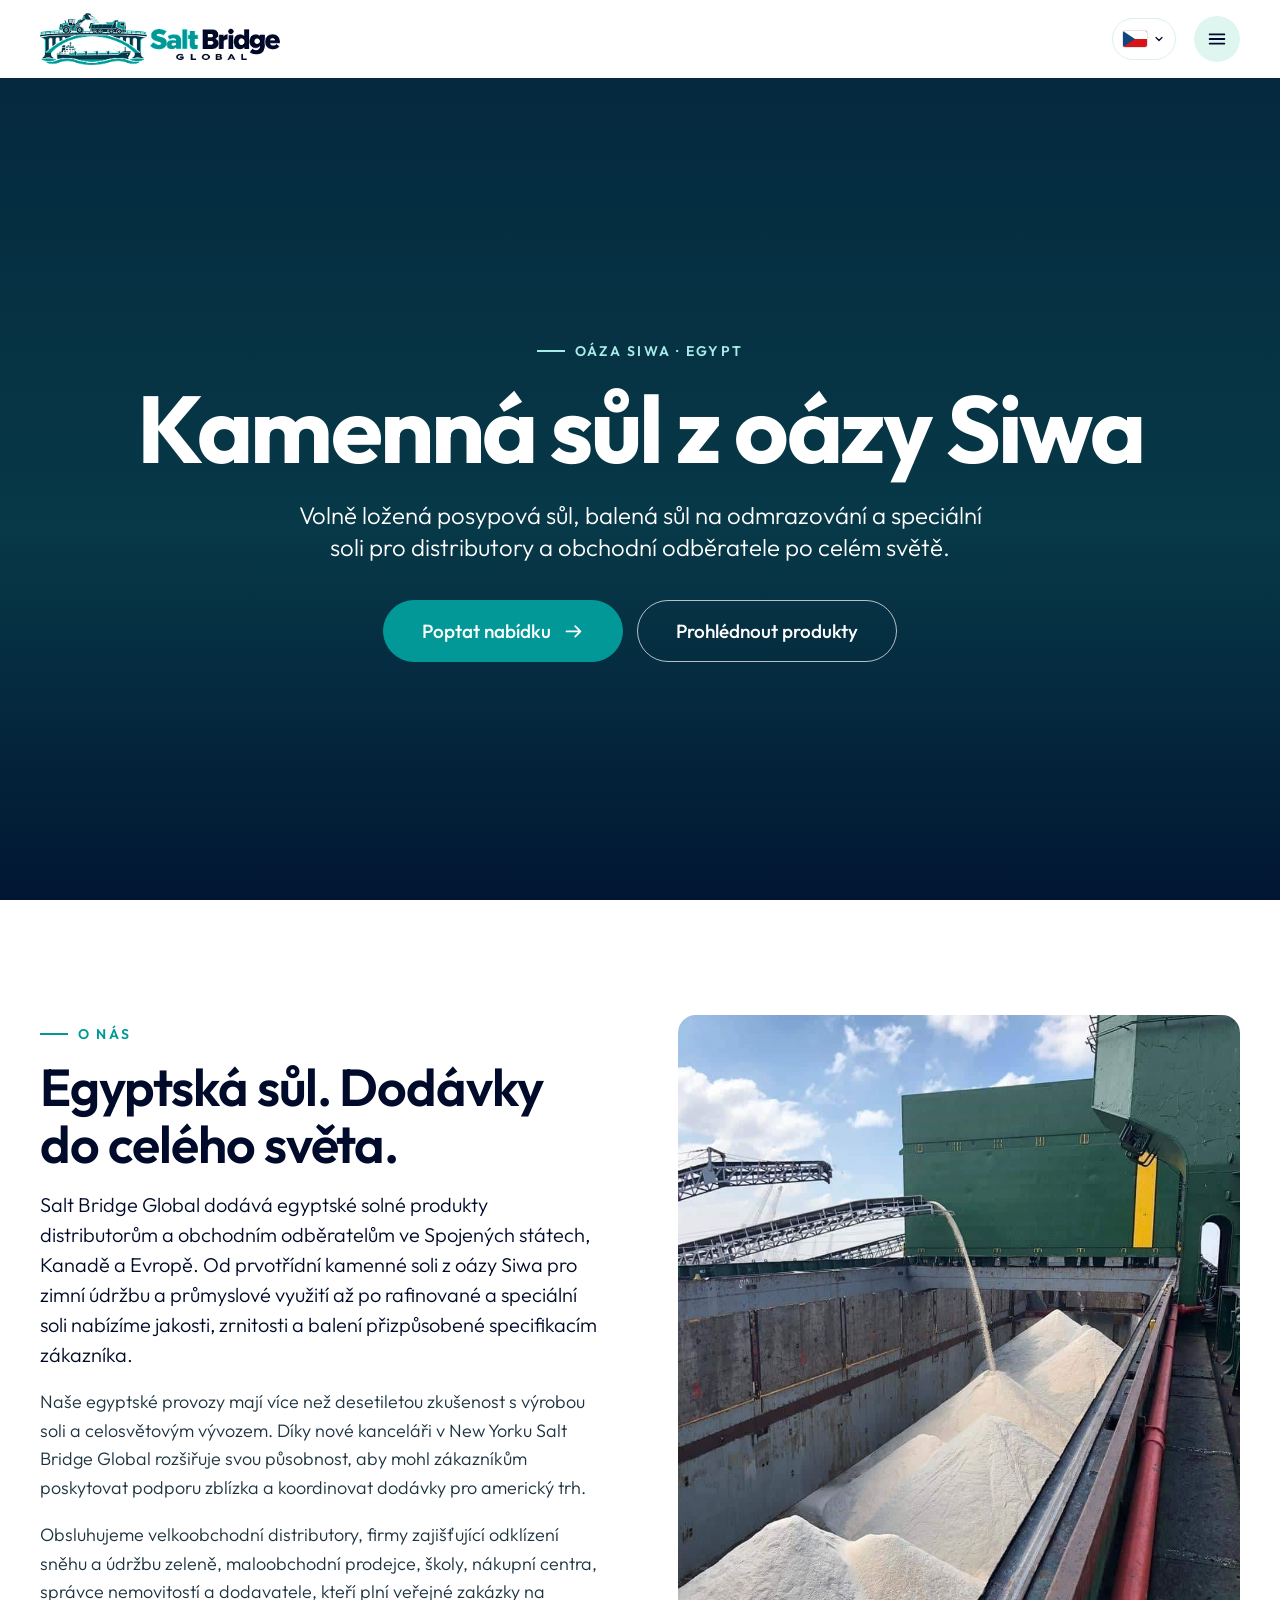
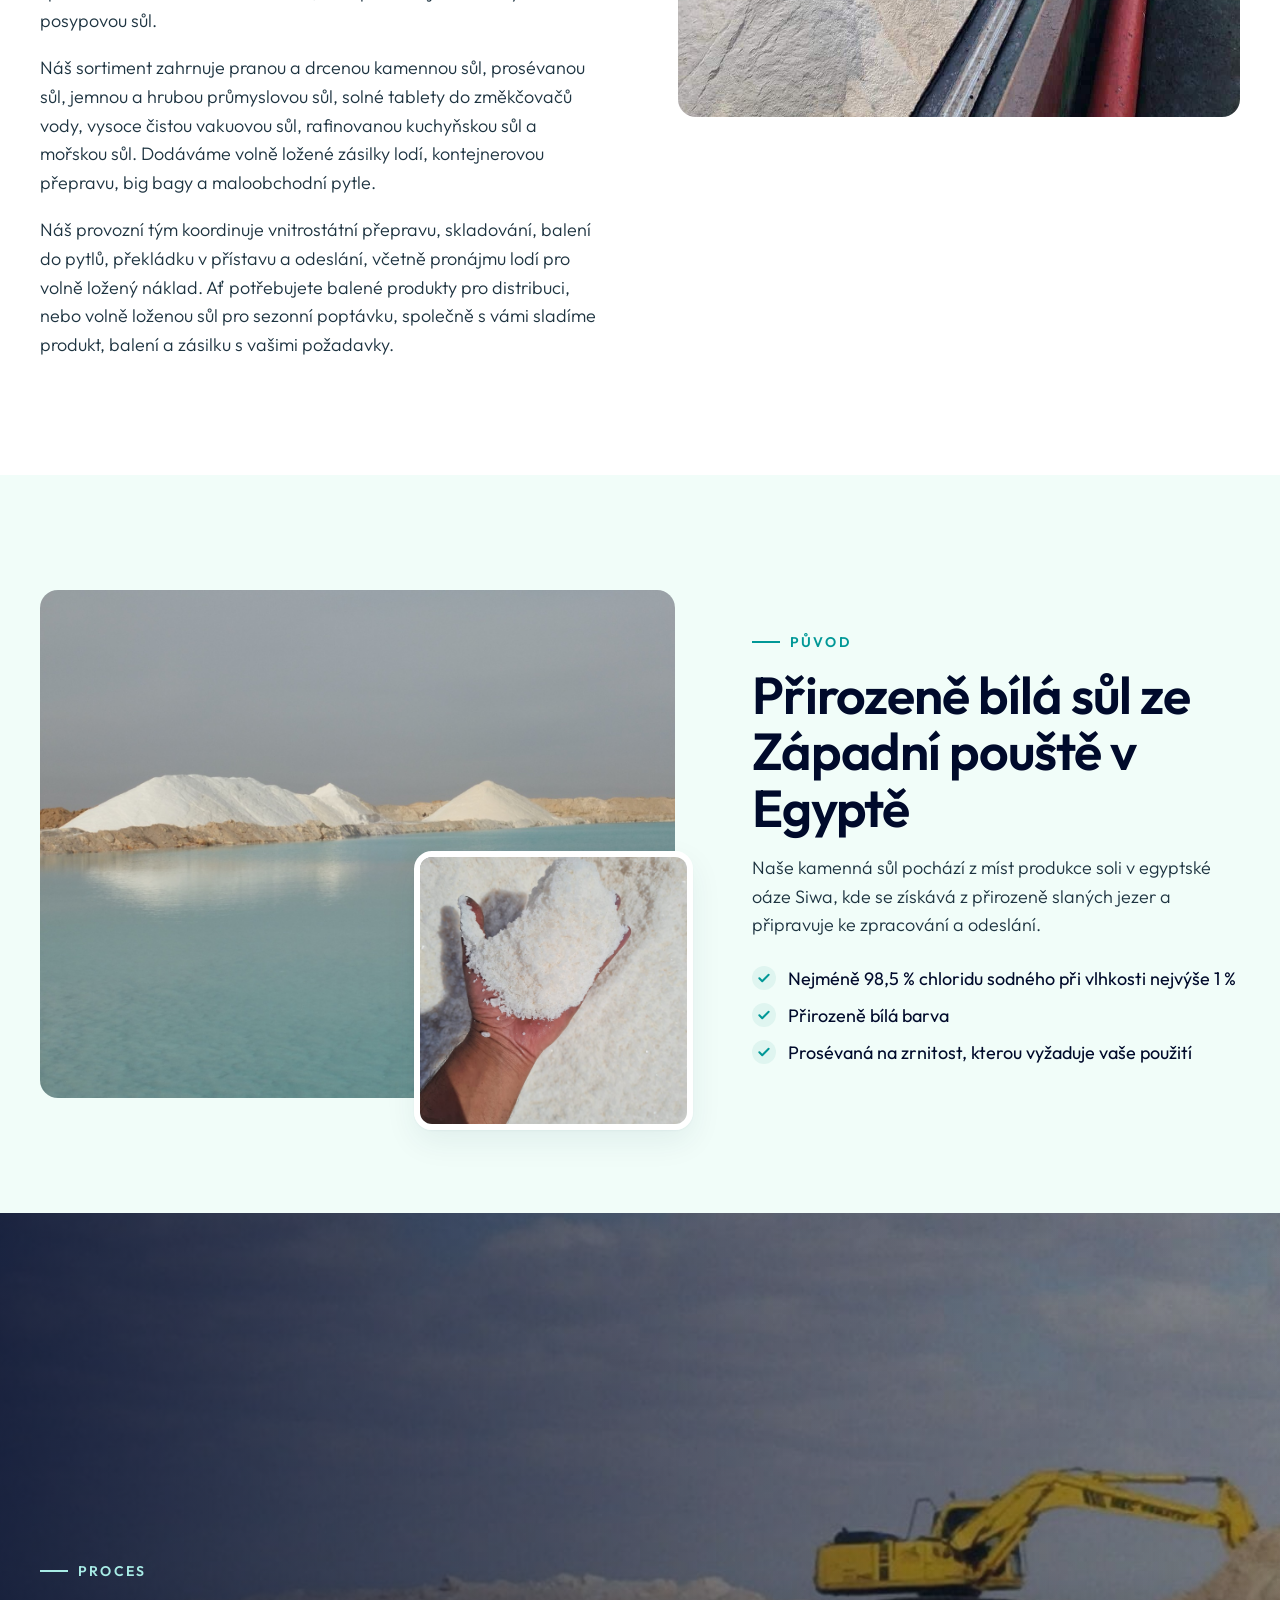
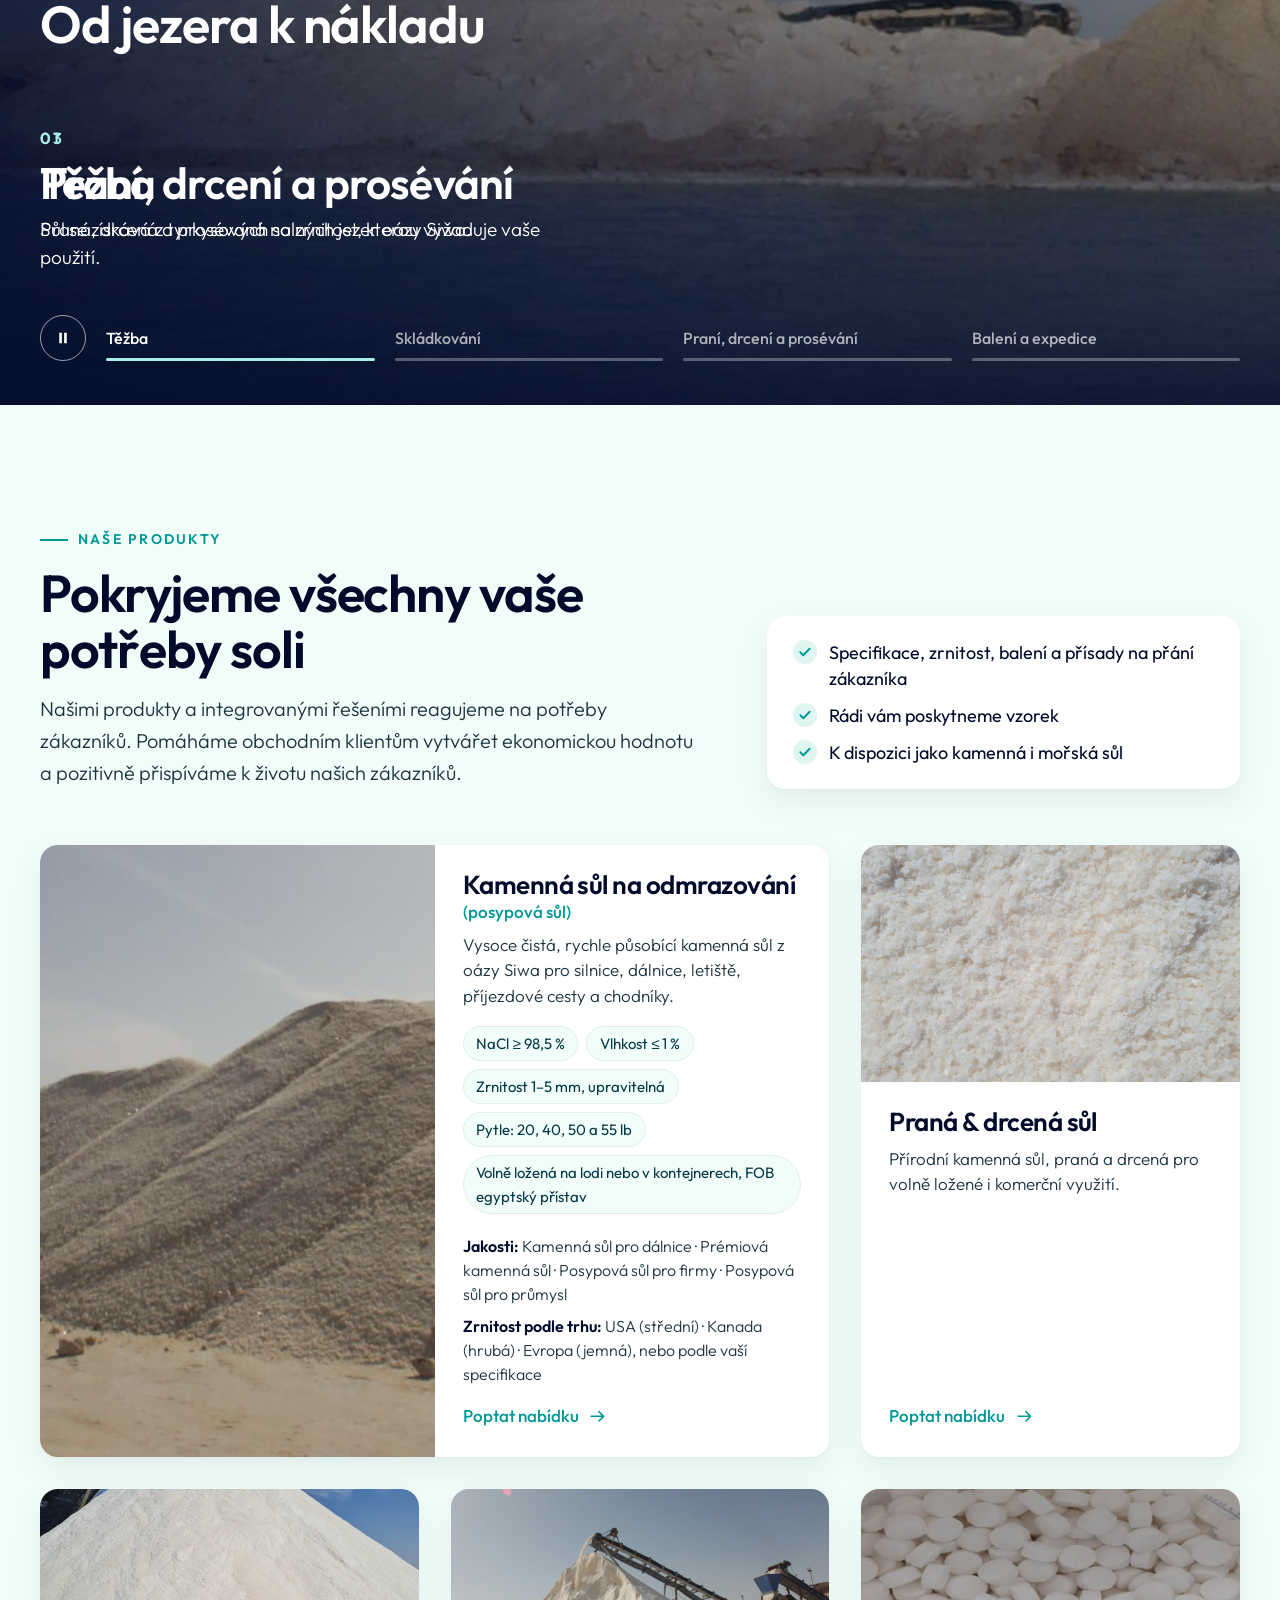
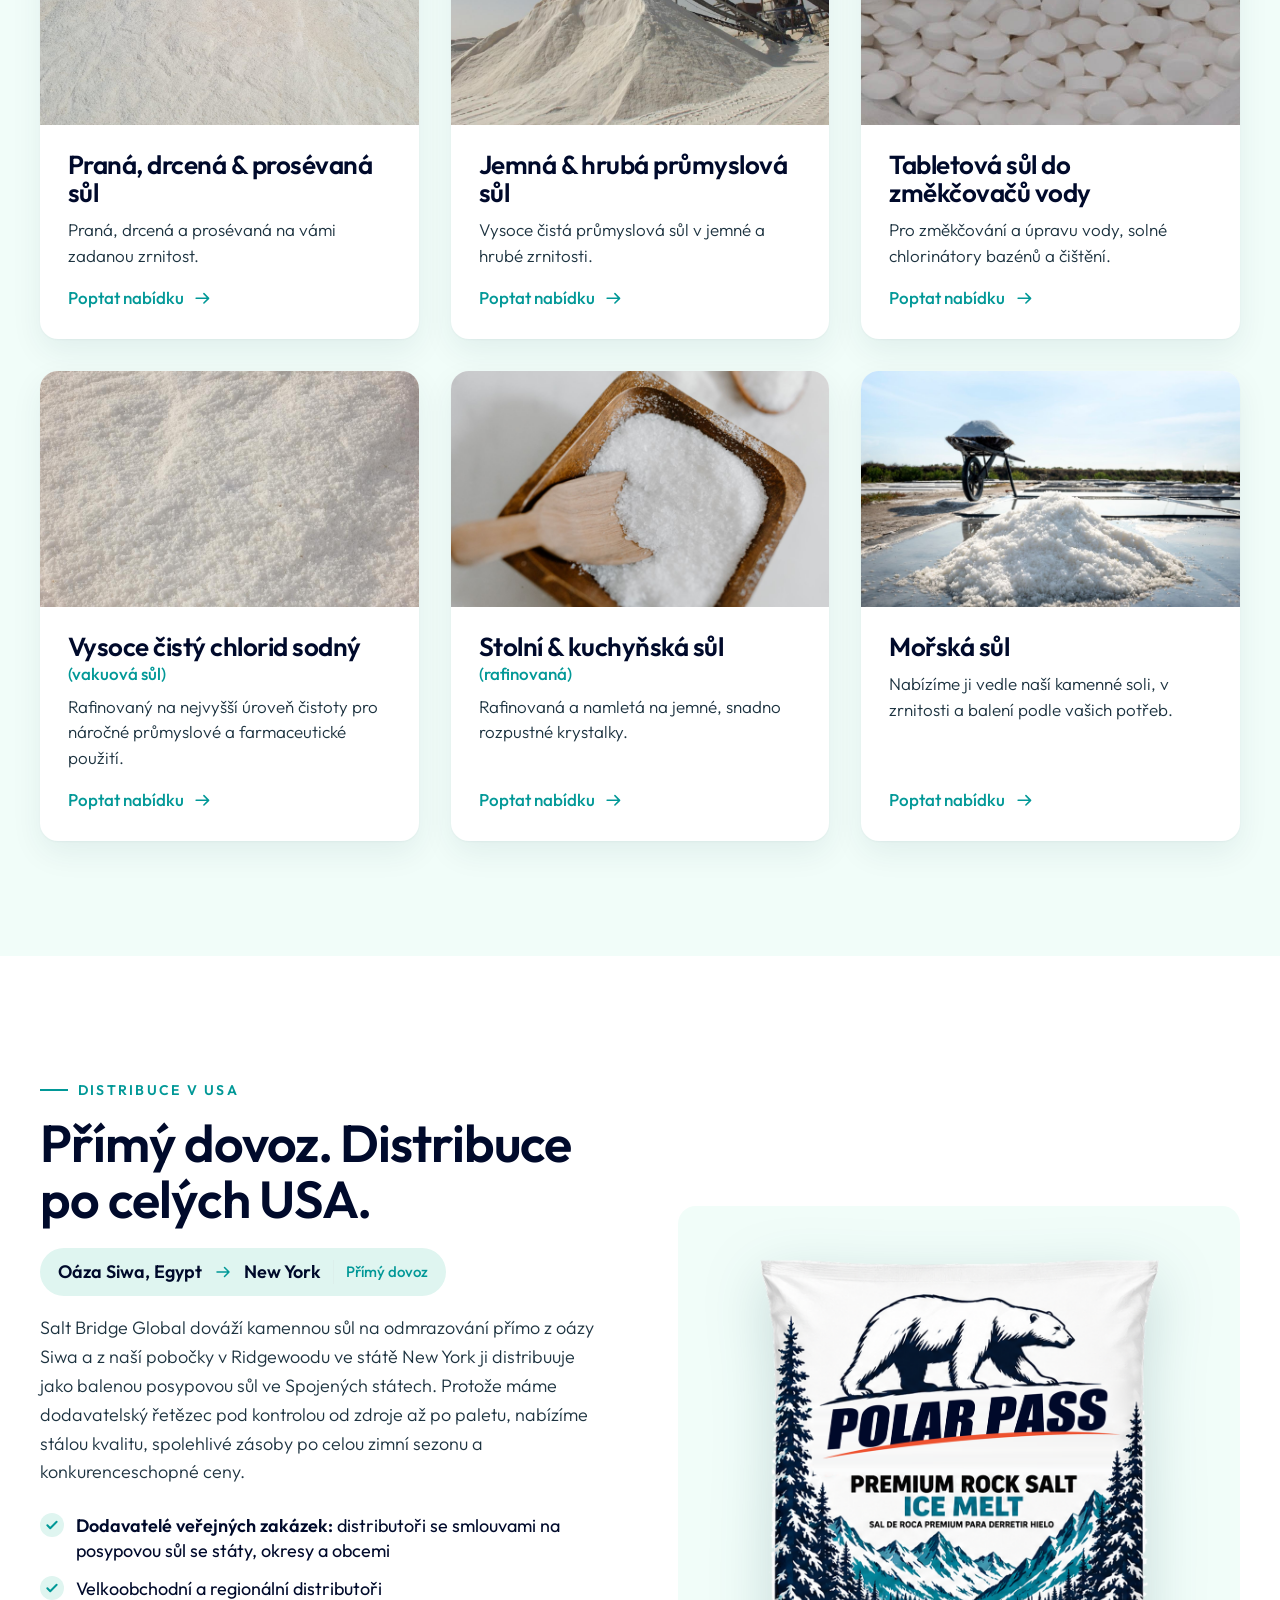
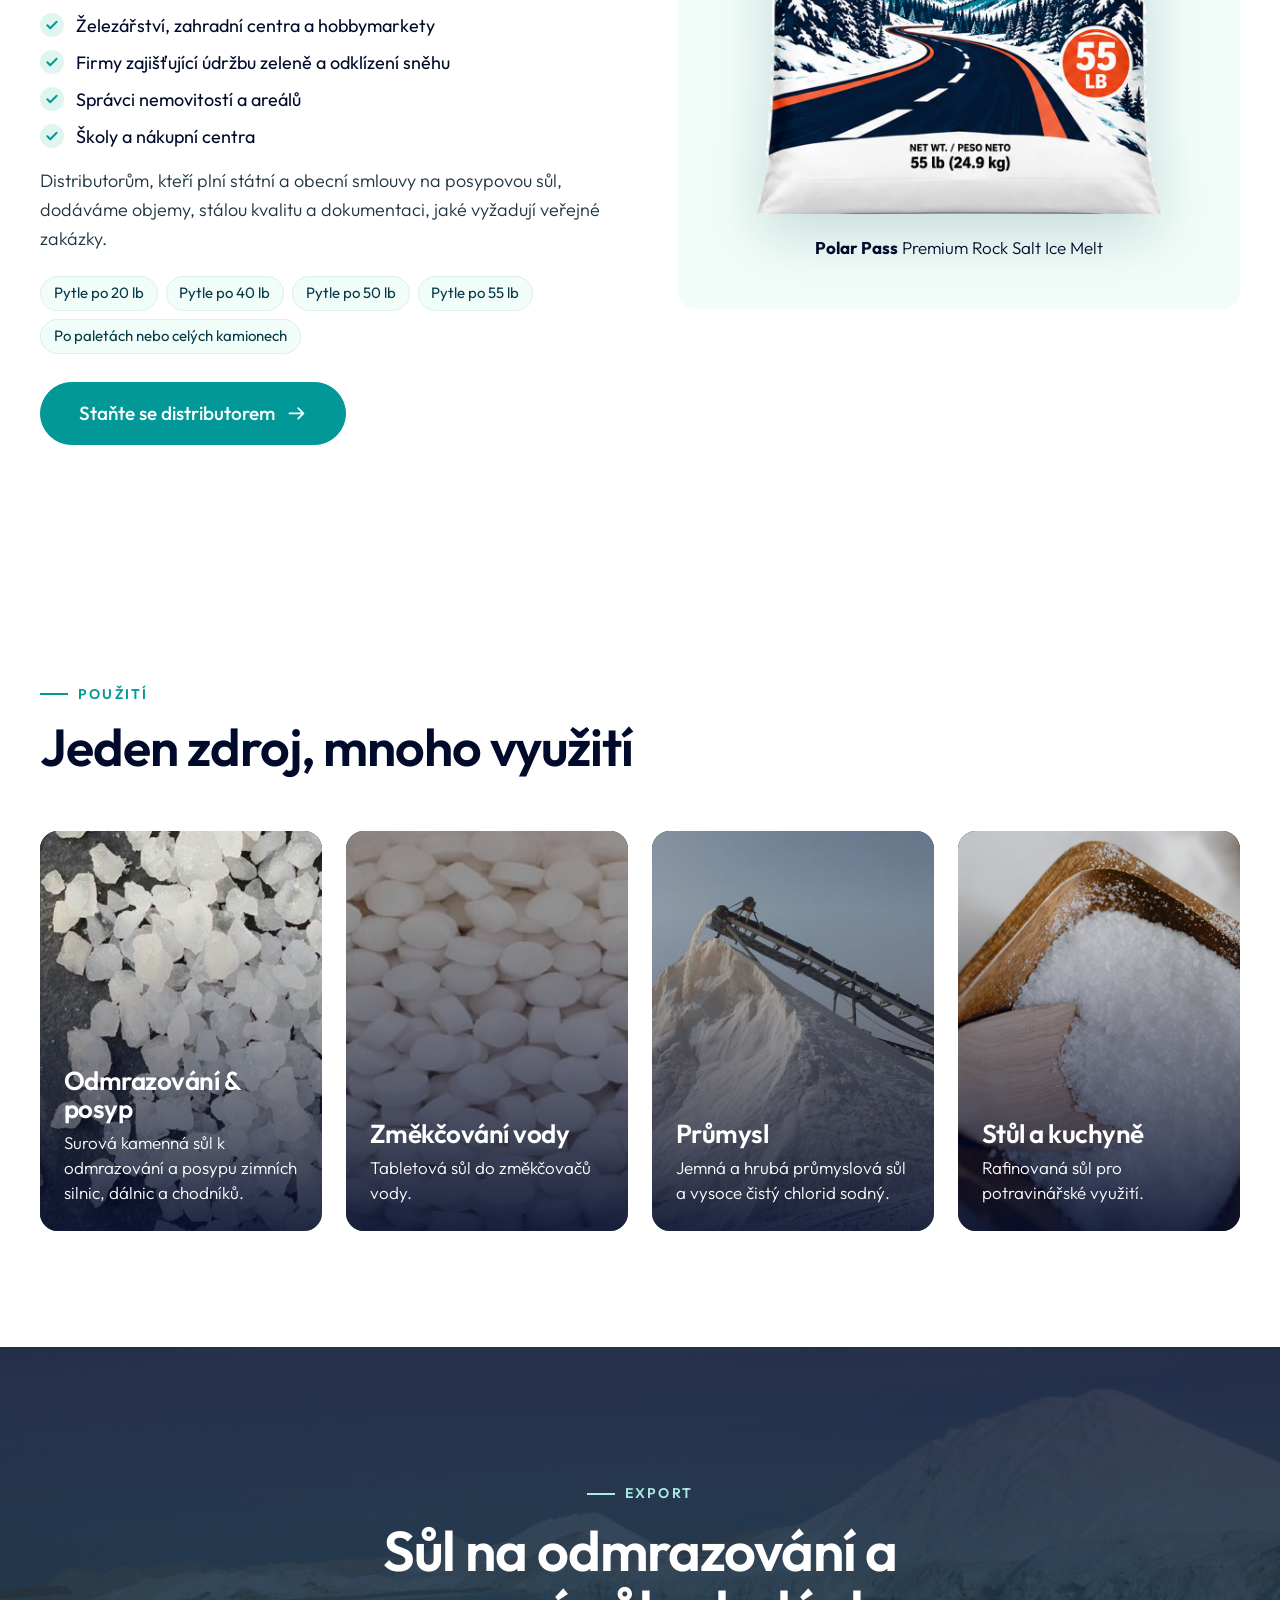
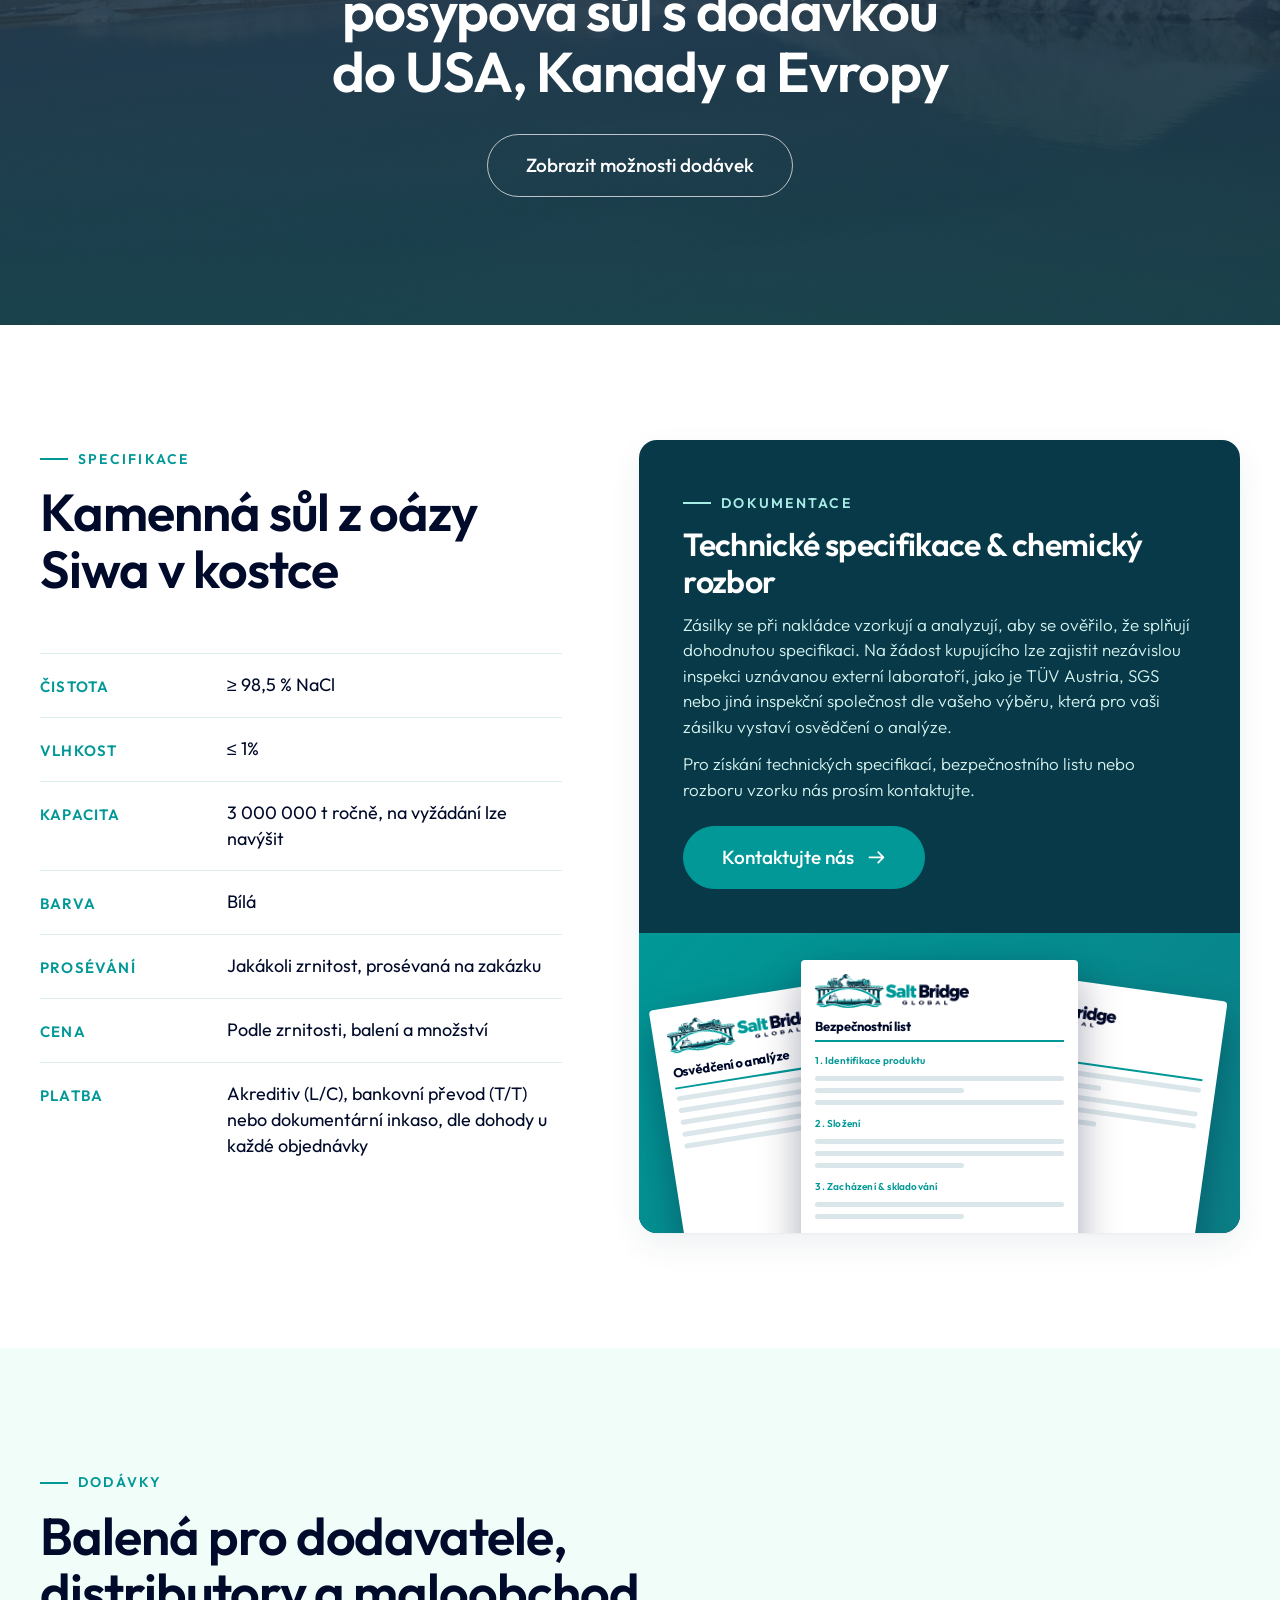
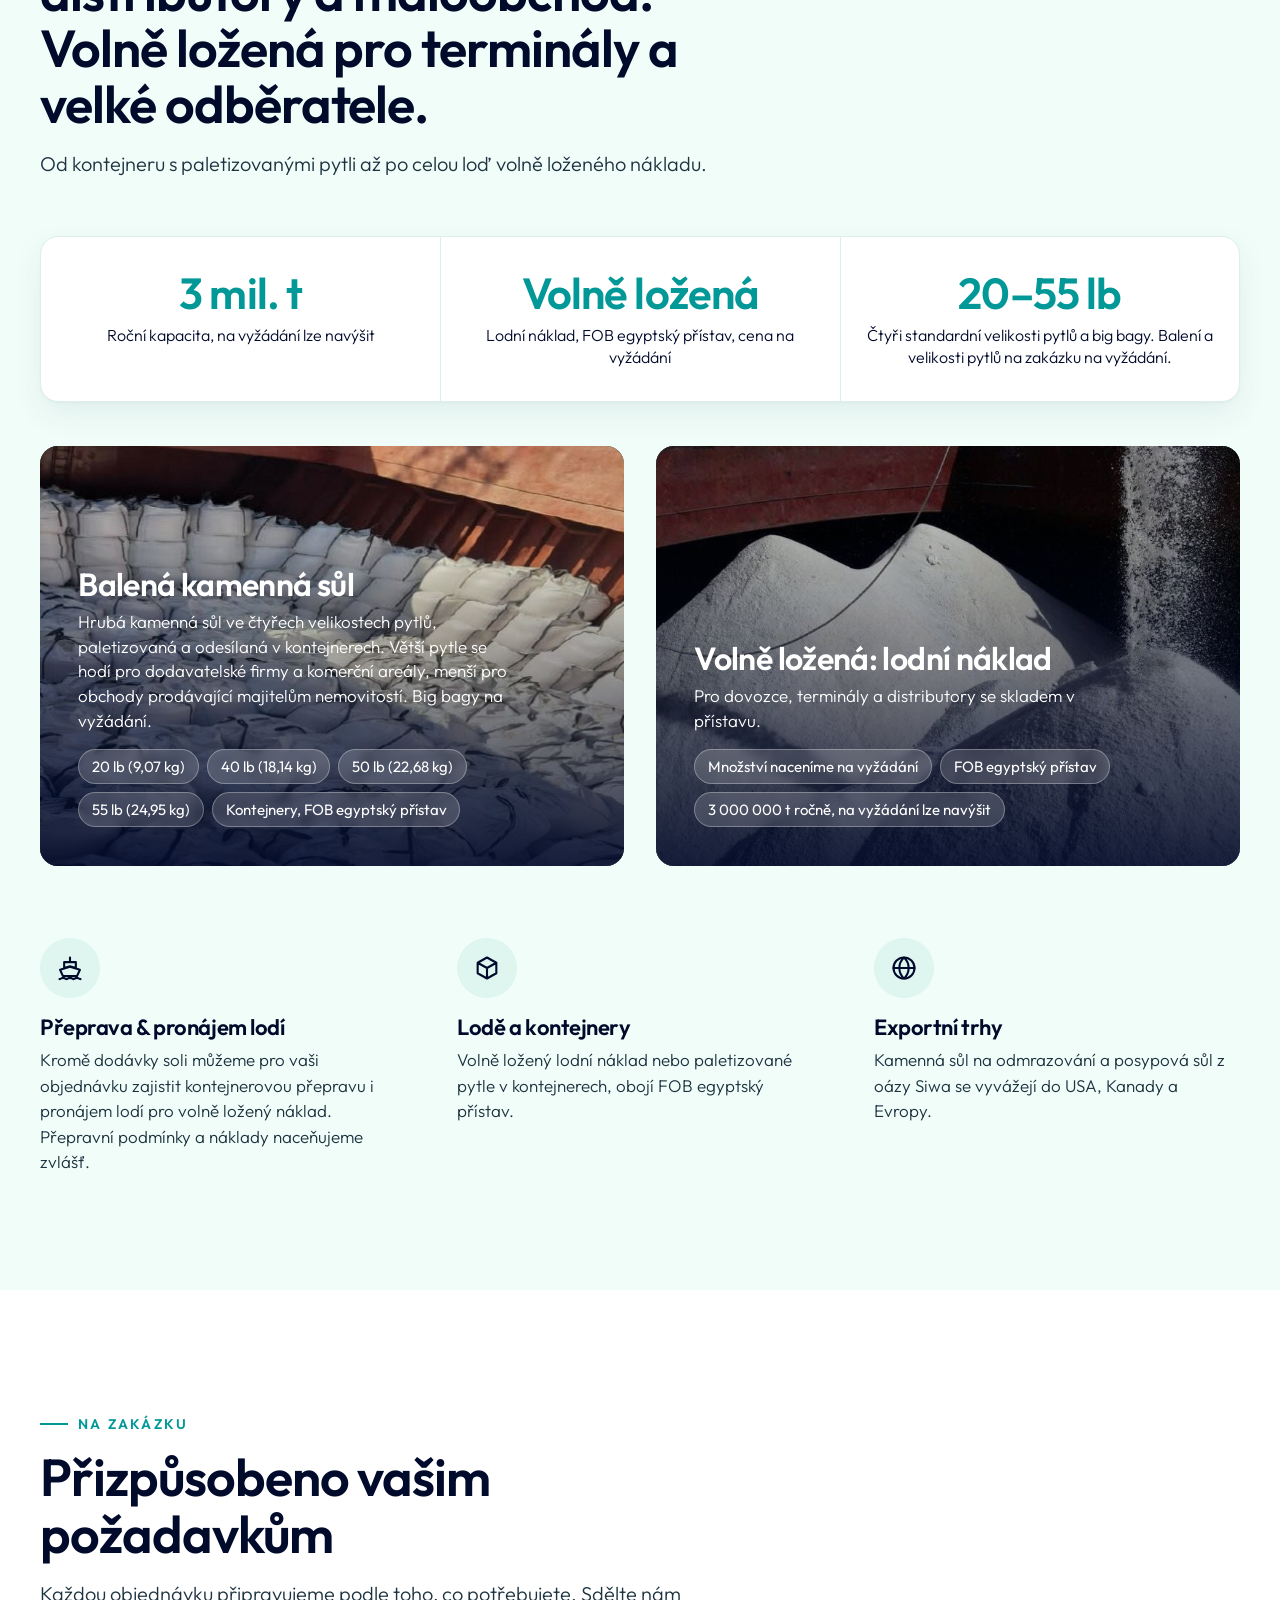
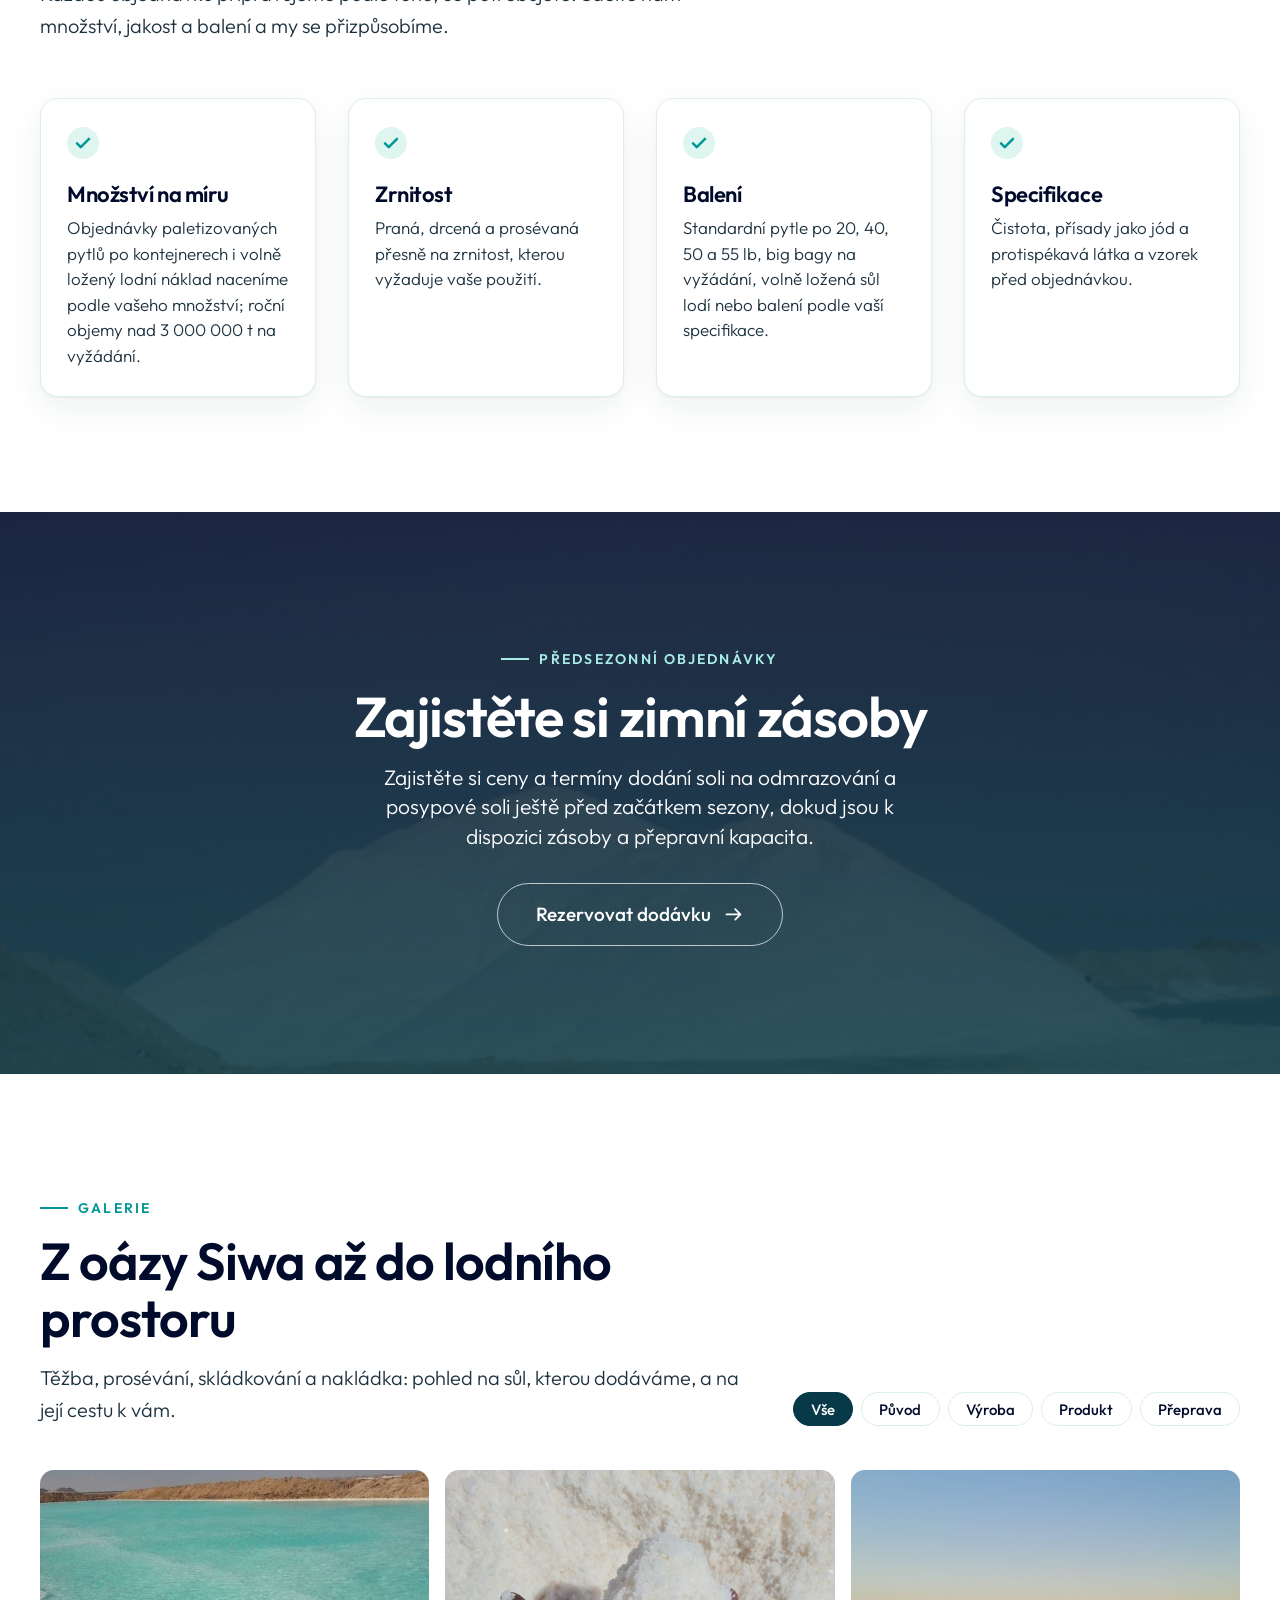
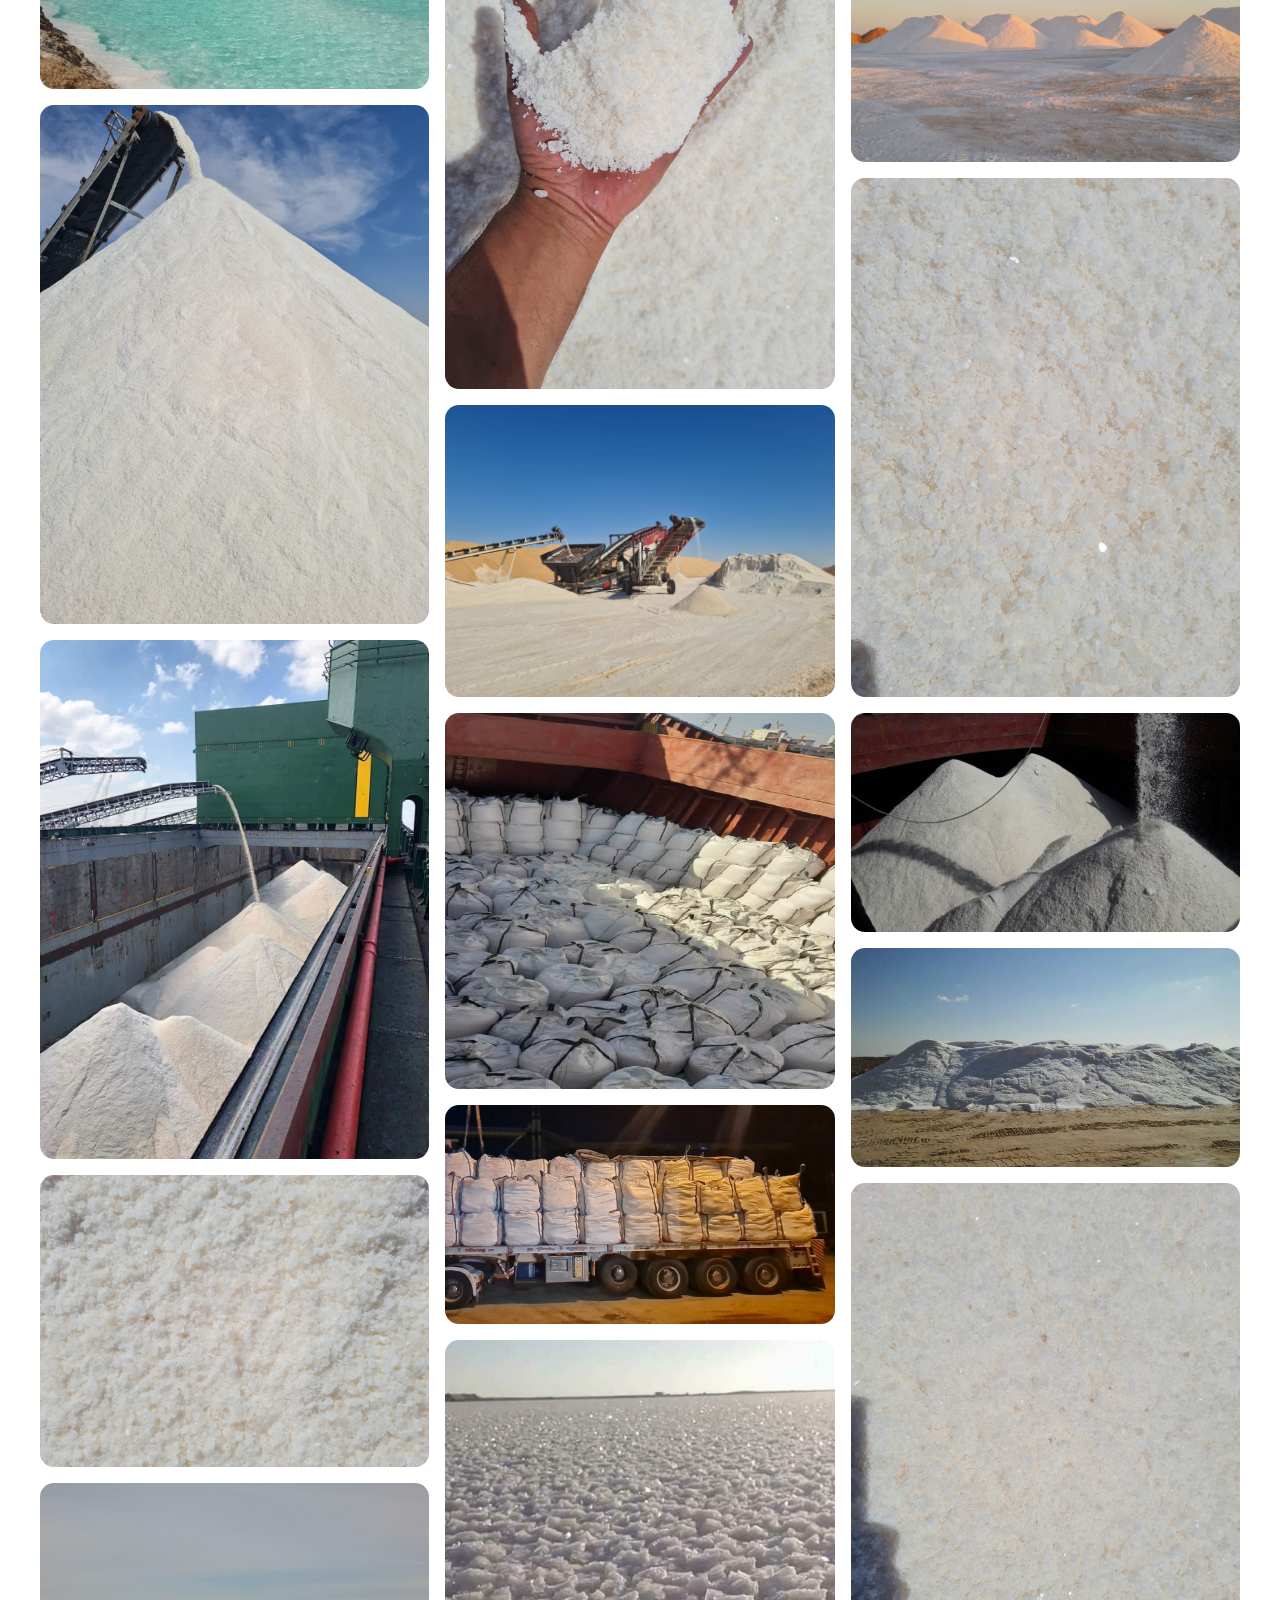
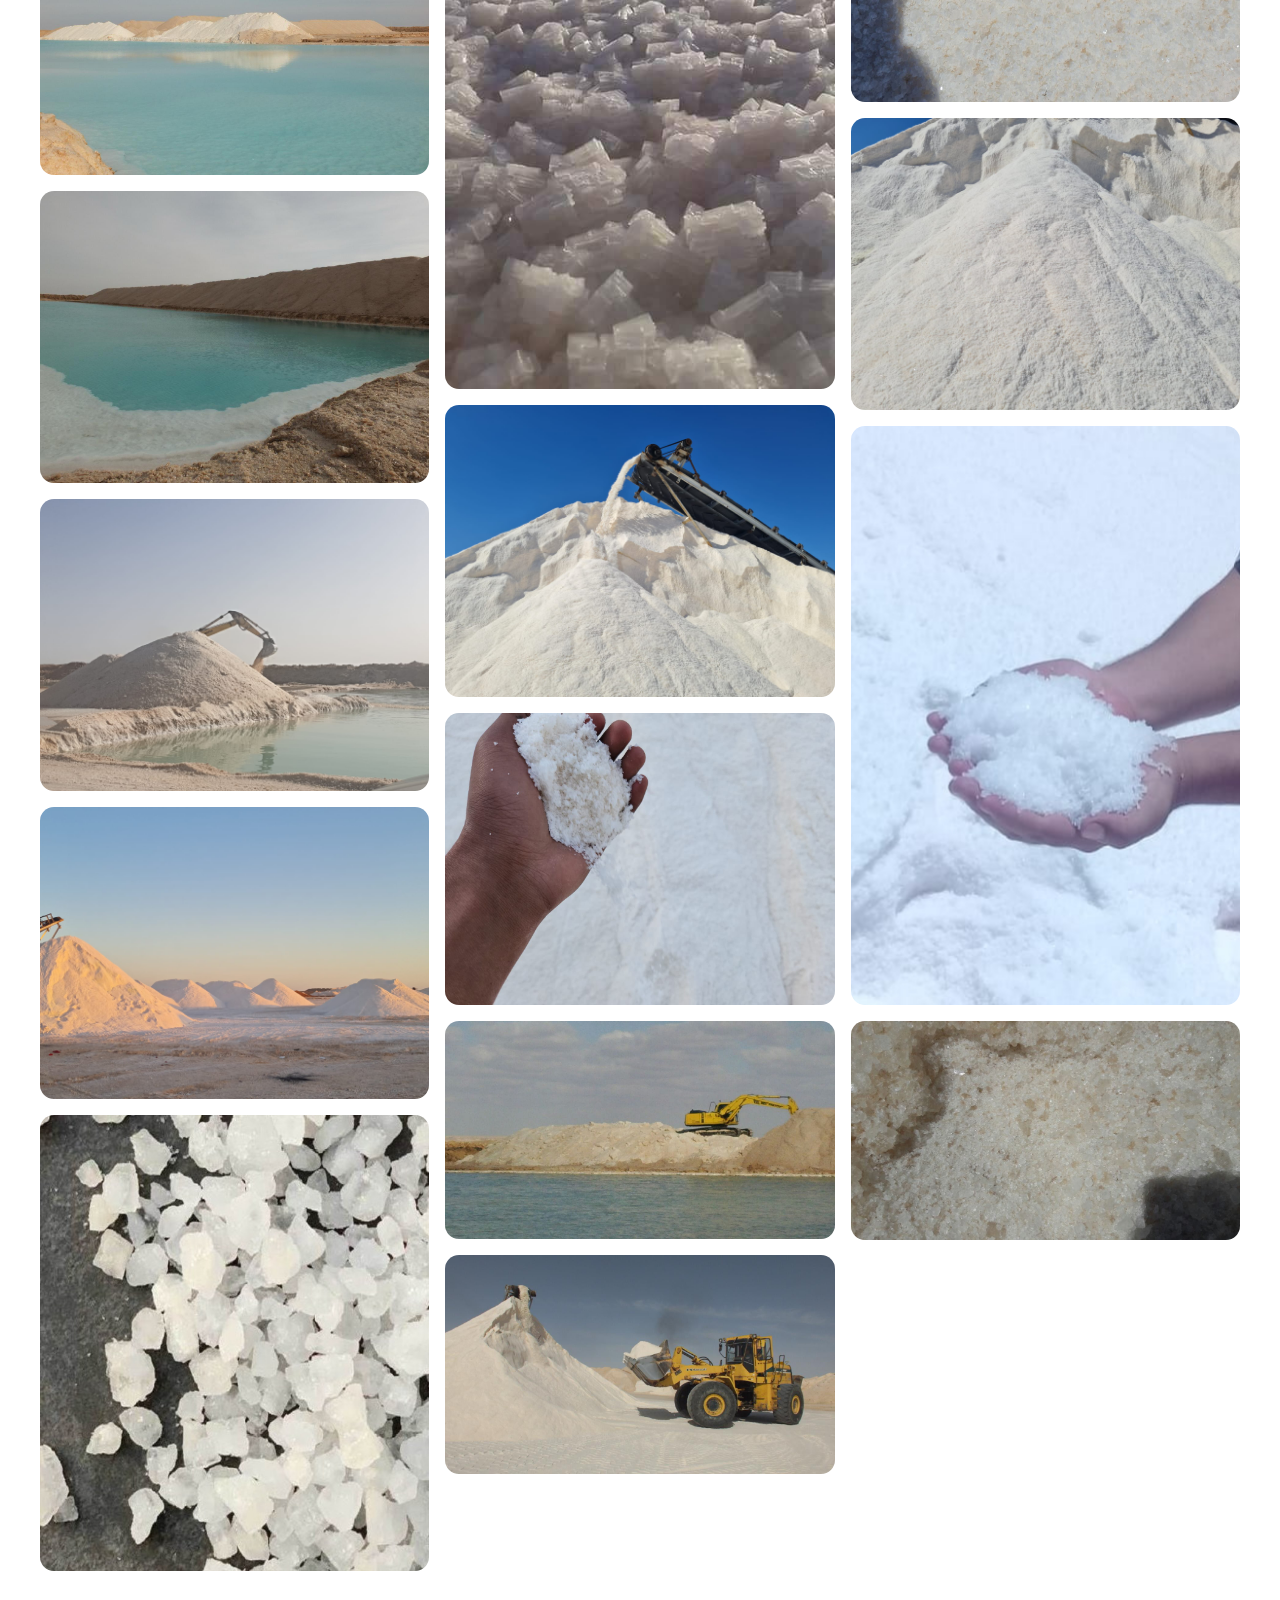
==== commit 161f160f: "Header: links back on one line; US flag for English" ====
--- a/cs/index.html
+++ b/cs/index.html
@@ -91,8 +91,8 @@
     .site-header .container { display: flex; align-items: center; justify-content: space-between; gap: 24px; height: 100%; max-width: calc(1600px + 2 * var(--gutter)); }
     .logo { flex: none; display: inline-flex; align-items: center; }
     .logo img { height: 72px; width: auto; }
-    .nav { display: flex; align-items: center; gap: clamp(14px, 1.3vw, 20px); }
-    .nav ul { display: flex; gap: clamp(14px, 1.3vw, 20px); }
+    .nav { display: flex; align-items: center; gap: clamp(12px, 1vw, 20px); }
+    .nav ul { display: flex; gap: clamp(12px, 1vw, 20px); }
     .site-header .nav ul a:not(.btn) { font-size: .9375rem; }
     .nav a, .nav .btn { white-space: nowrap; }
     .nav a:not(.btn) { color: var(--salt-heading); font-size: 1rem; font-weight: 400; padding-block: 6px; border-bottom: 2px solid transparent; transition: color .2s, border-color .2s; }
@@ -102,9 +102,11 @@
     .site-header .nav { margin-left: auto; }
     /* Language menu */
     .lang { position: relative; flex: none; }
-    .lang__btn { display: inline-flex; align-items: center; gap: 8px; height: 42px; padding: 0 12px; border: 1px solid var(--line); border-radius: 999px; background: var(--salt-white); color: var(--salt-heading); font: inherit; font-size: .875rem; font-weight: 600; cursor: pointer; }
+    .lang__btn { display: inline-flex; align-items: center; gap: 6px; height: 42px; padding: 0 10px; border: 1px solid var(--line); border-radius: 999px; background: var(--salt-white); color: var(--salt-heading); font: inherit; font-size: .875rem; font-weight: 600; cursor: pointer; }
     .lang__btn:hover { border-color: var(--salt-teal); }
     .lang__btn > svg { width: 12px; height: 12px; transition: transform .2s; }
+    .lang__btn > span { display: none; }
+    .site-header .container { gap: 18px; }
     .lang__btn[aria-expanded="true"] > svg { transform: rotate(180deg); }
     .lang img { width: 24px; height: 16px; border-radius: 2px; box-shadow: 0 0 0 1px rgba(0, 0, 0, .1); }
     .lang__menu { position: absolute; right: 0; top: calc(100% + 8px); z-index: 60; min-width: 200px; margin: 0; padding: 6px; list-style: none; background: var(--salt-white); border-radius: 14px; box-shadow: 0 20px 50px rgba(7, 57, 72, .18); }
@@ -477,7 +479,7 @@
       <div class="lang">
         <button class="lang__btn" type="button" aria-haspopup="true" aria-expanded="false" aria-label="Language: Čeština"><img src="../assets/flags/cz.svg" alt="" width="24" height="16"><span>CS</span><svg viewBox="0 0 24 24" fill="none" stroke="currentColor" stroke-width="2.5" stroke-linecap="round" stroke-linejoin="round" aria-hidden="true"><path d="M6 9l6 6 6-6"/></svg></button>
         <ul class="lang__menu" hidden>
-          <li><a href="../" hreflang="en" lang="en"><img src="../assets/flags/gb.svg" alt="" width="24" height="16"><b>EN</b>English</a></li>
+          <li><a href="../" hreflang="en" lang="en"><img src="../assets/flags/us.svg" alt="" width="24" height="16"><b>EN</b>English</a></li>
           <li><a href="../nl/" hreflang="nl" lang="nl"><img src="../assets/flags/nl.svg" alt="" width="24" height="16"><b>NL</b>Nederlands</a></li>
           <li><a href="../de/" hreflang="de" lang="de"><img src="../assets/flags/de.svg" alt="" width="24" height="16"><b>DE</b>Deutsch</a></li>
           <li><a href="../sv/" hreflang="sv" lang="sv"><img src="../assets/flags/se.svg" alt="" width="24" height="16"><b>SV</b>Svenska</a></li>
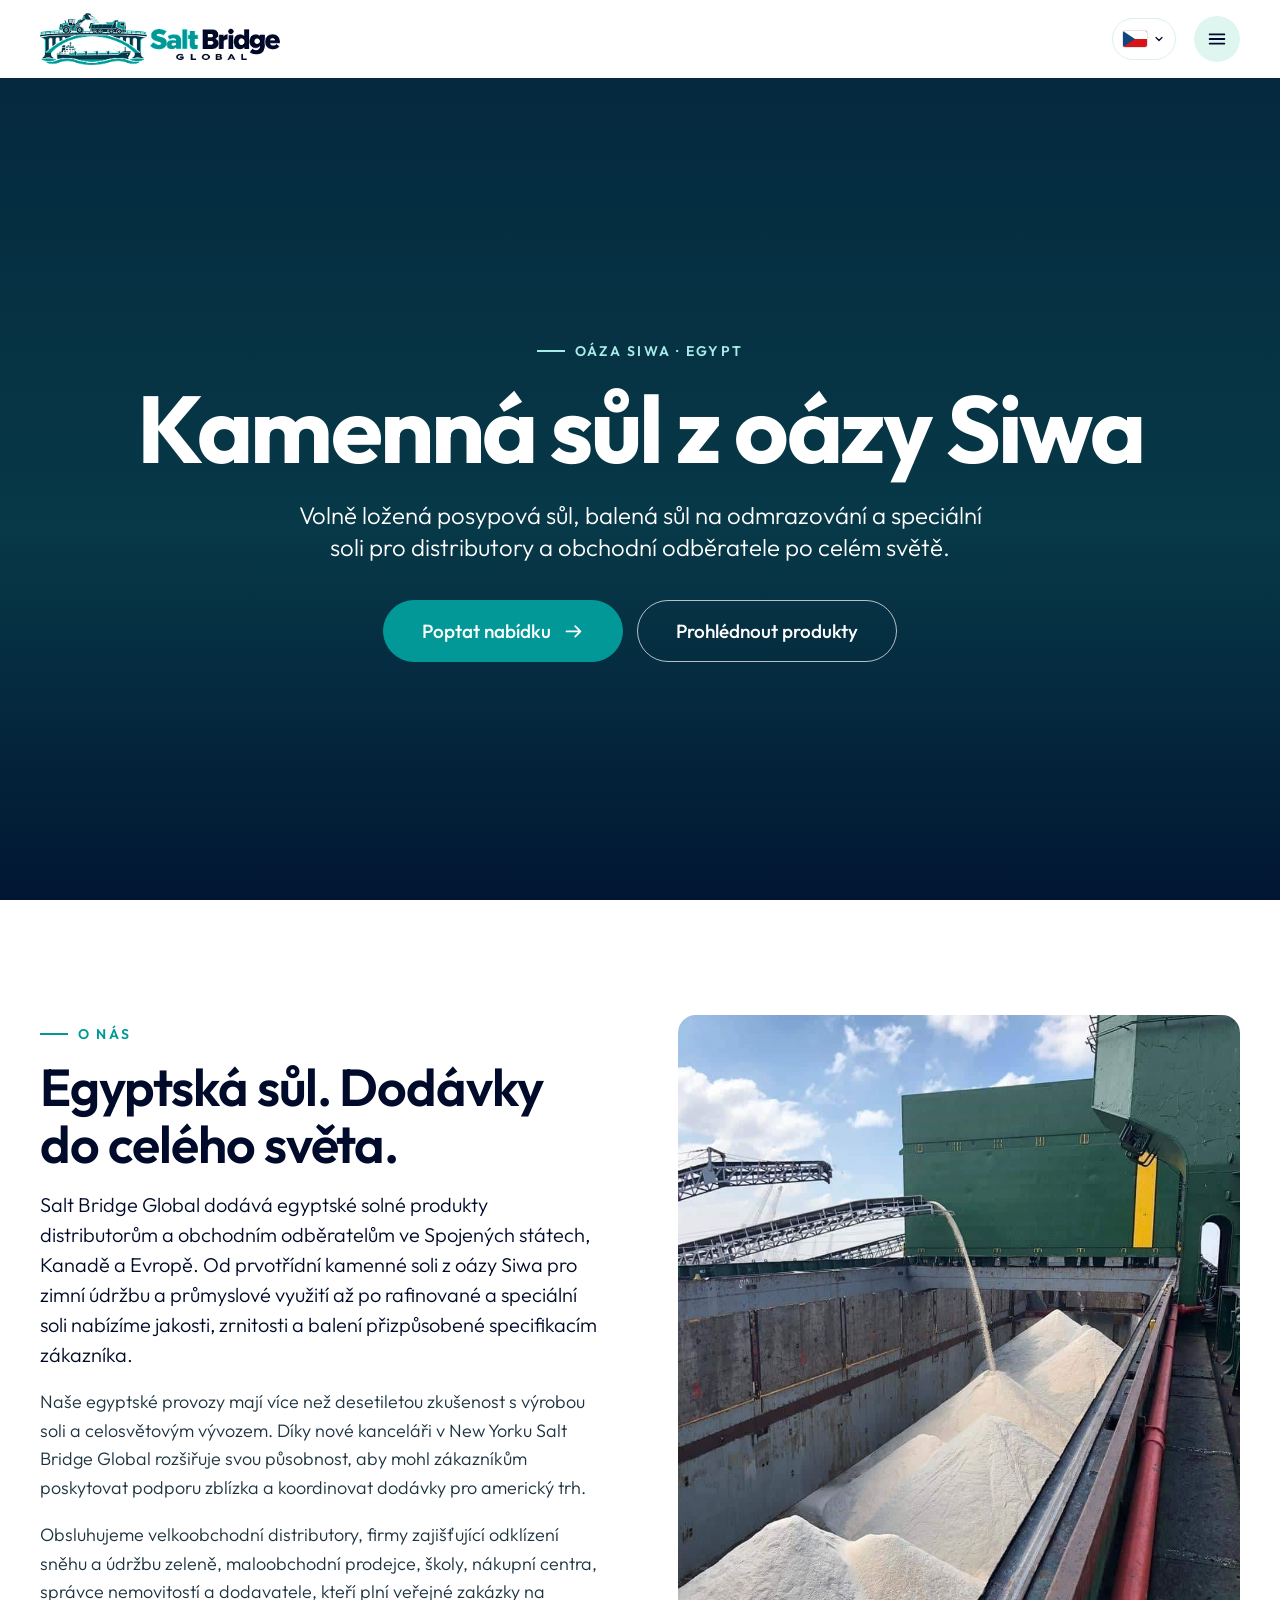
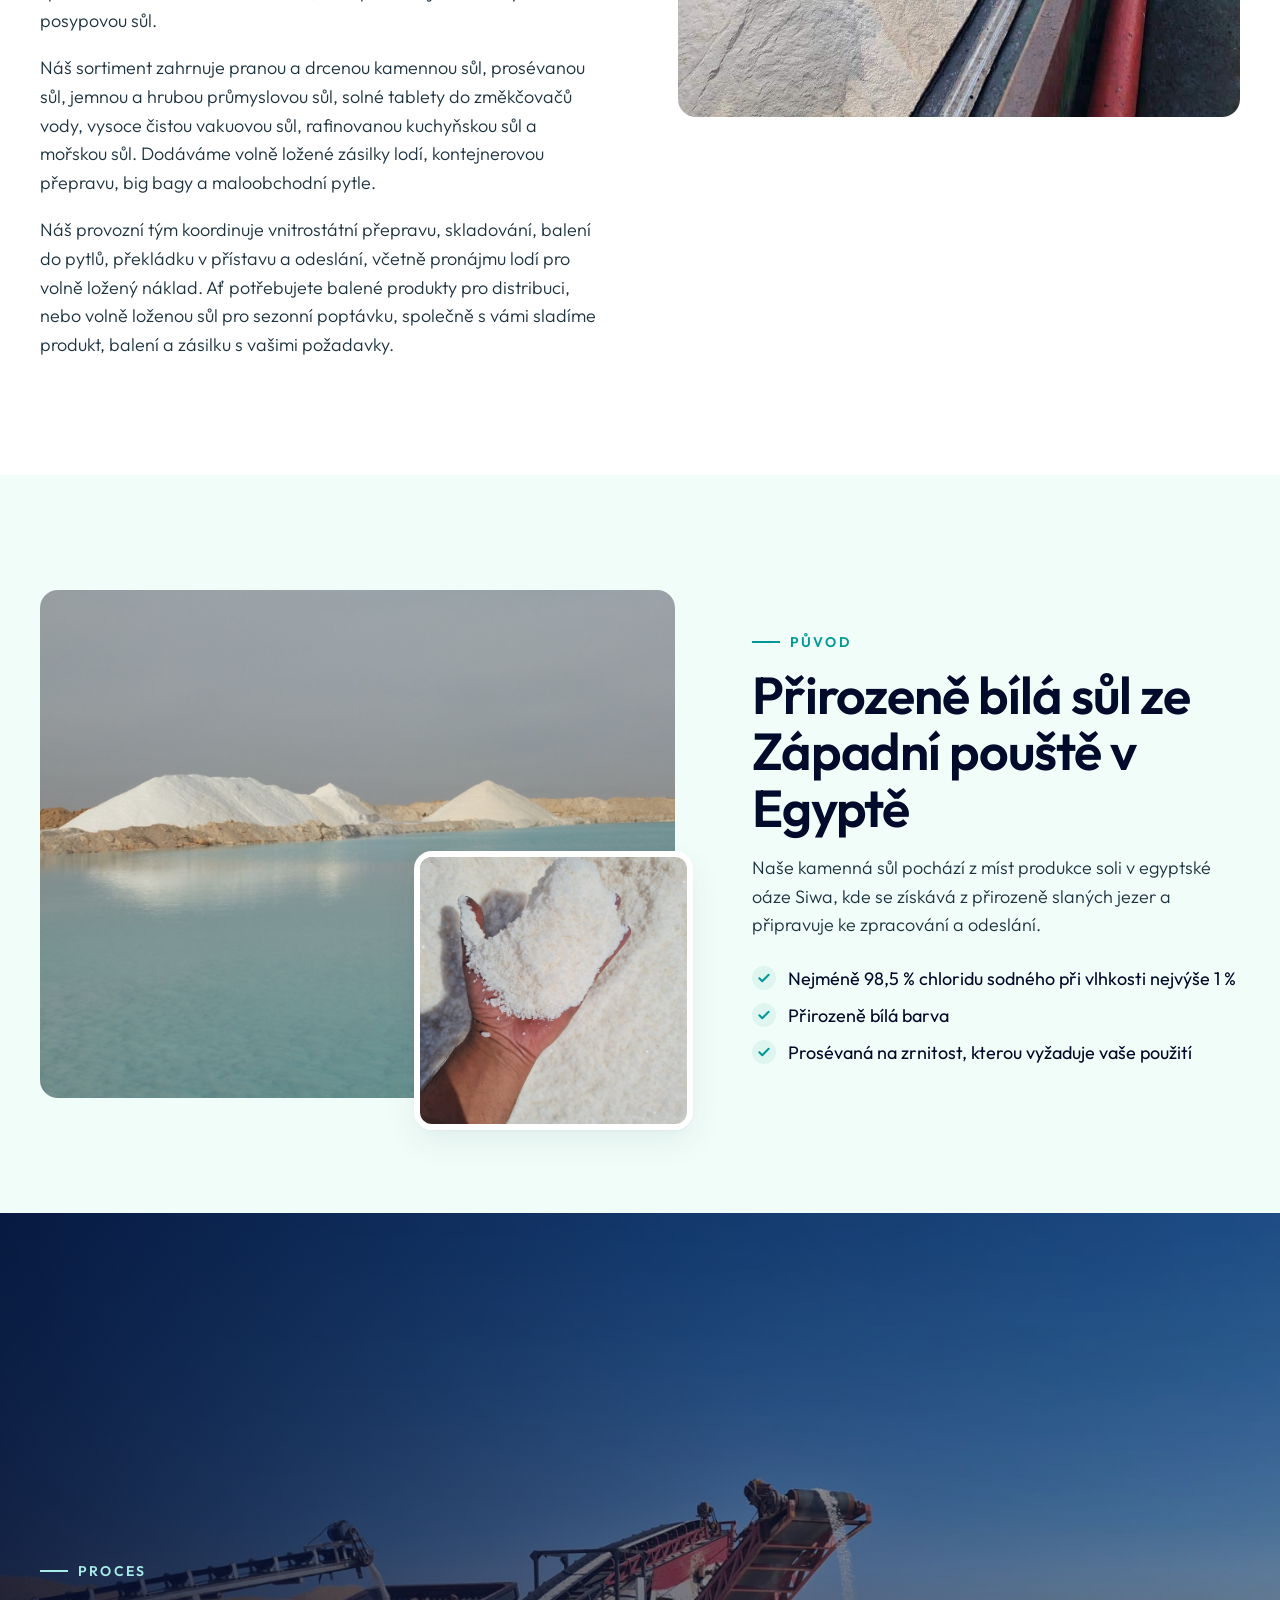
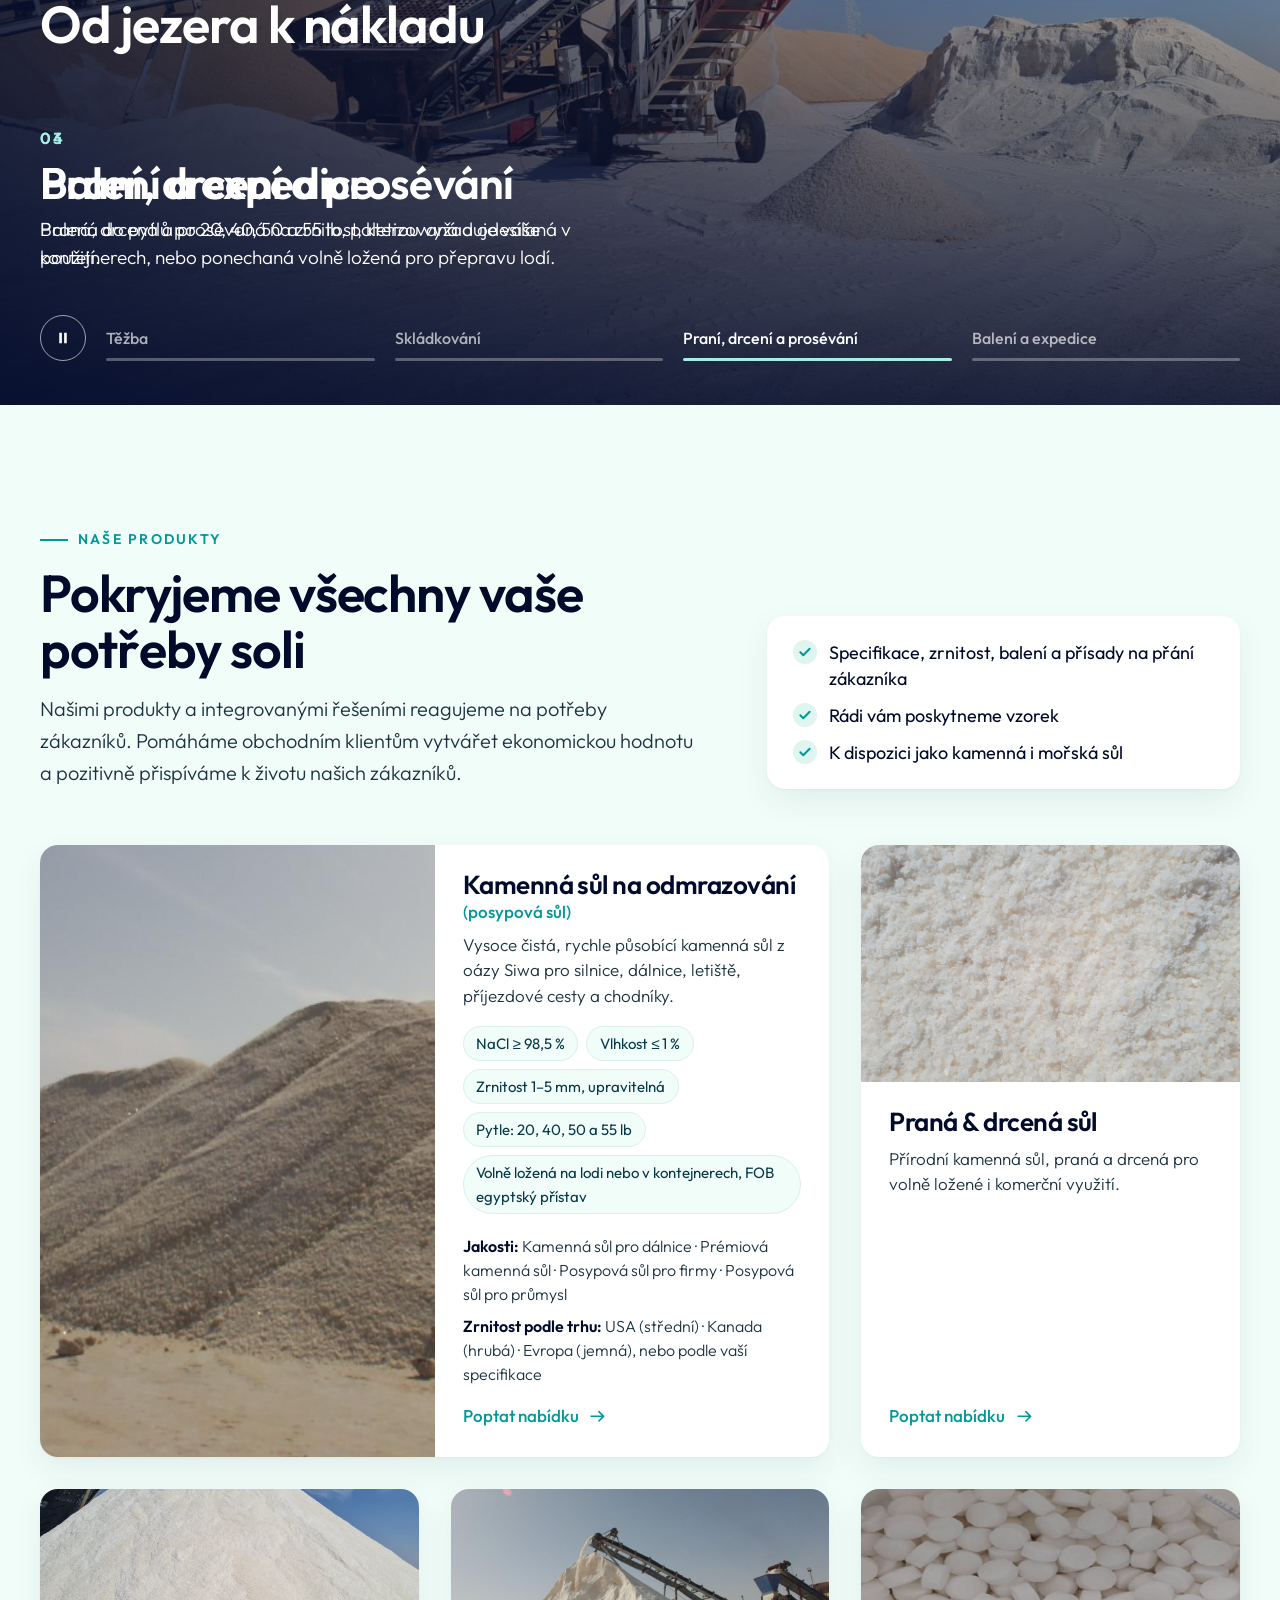
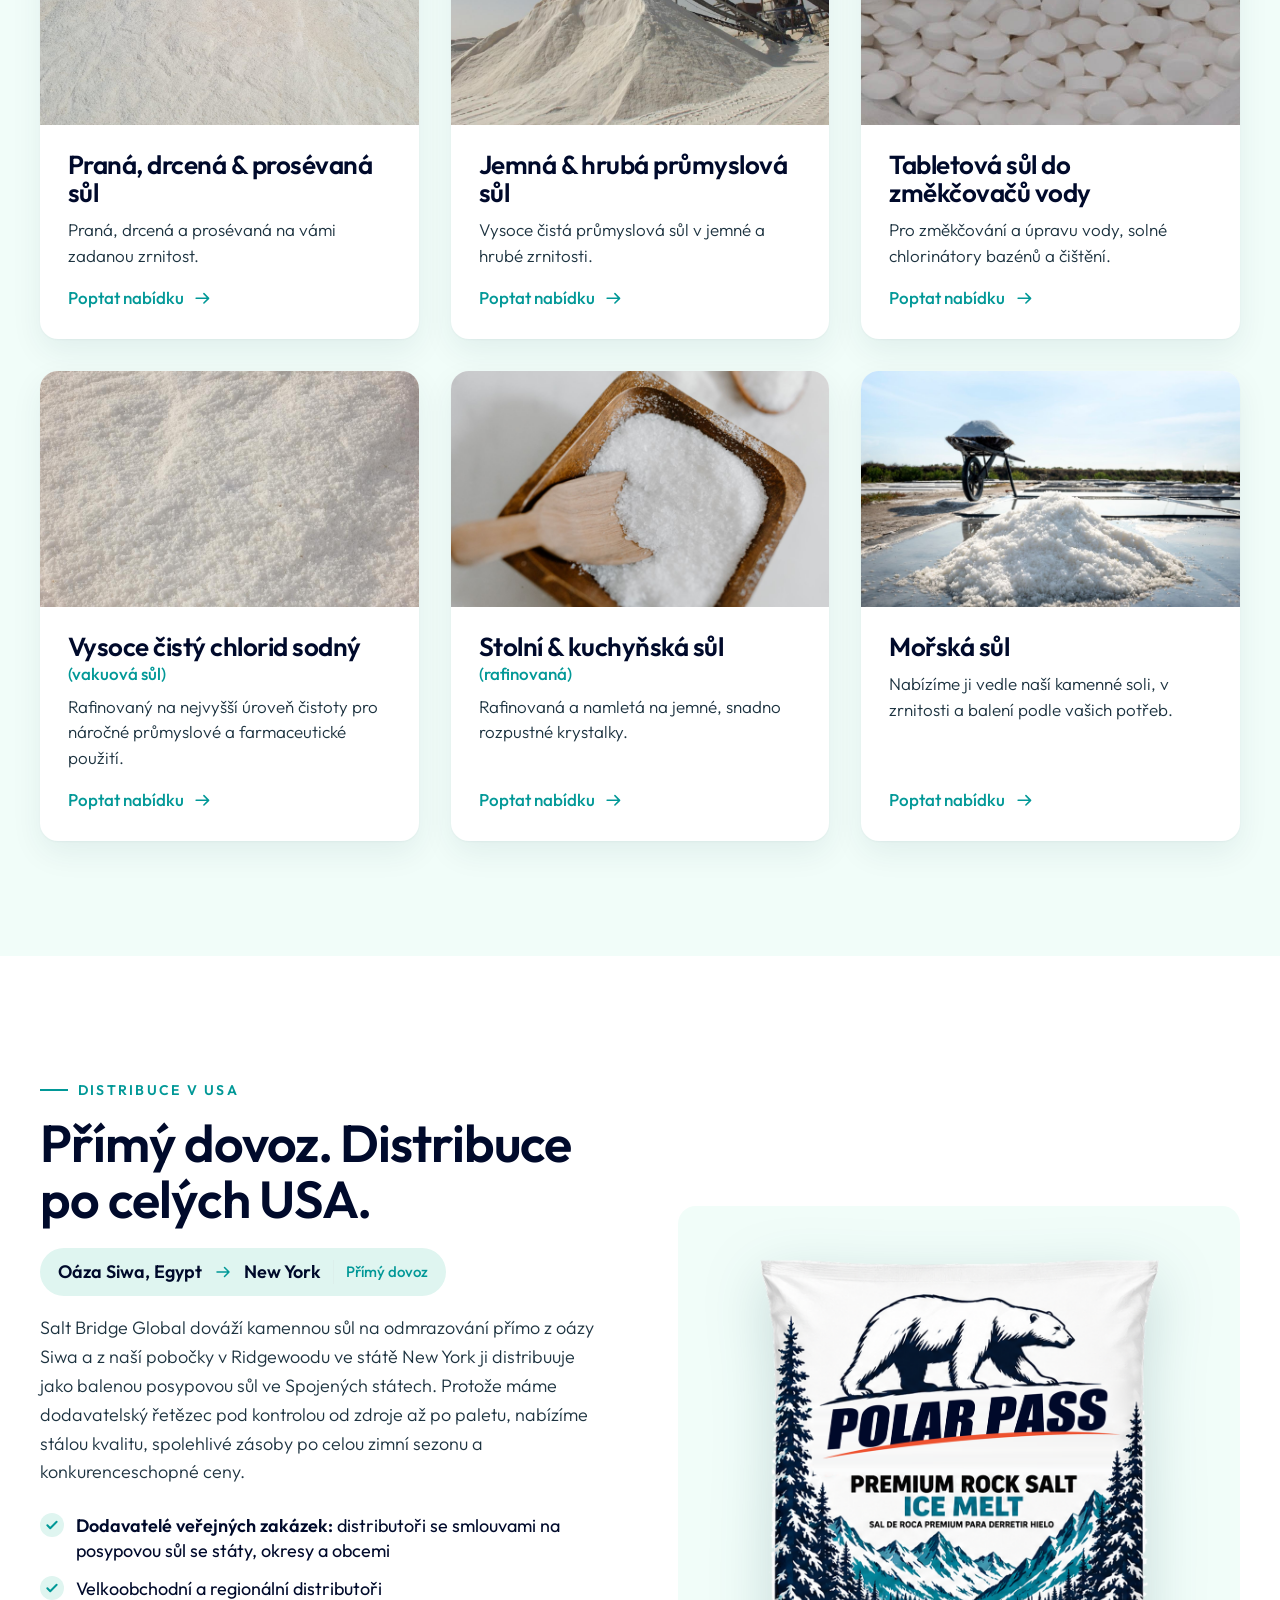
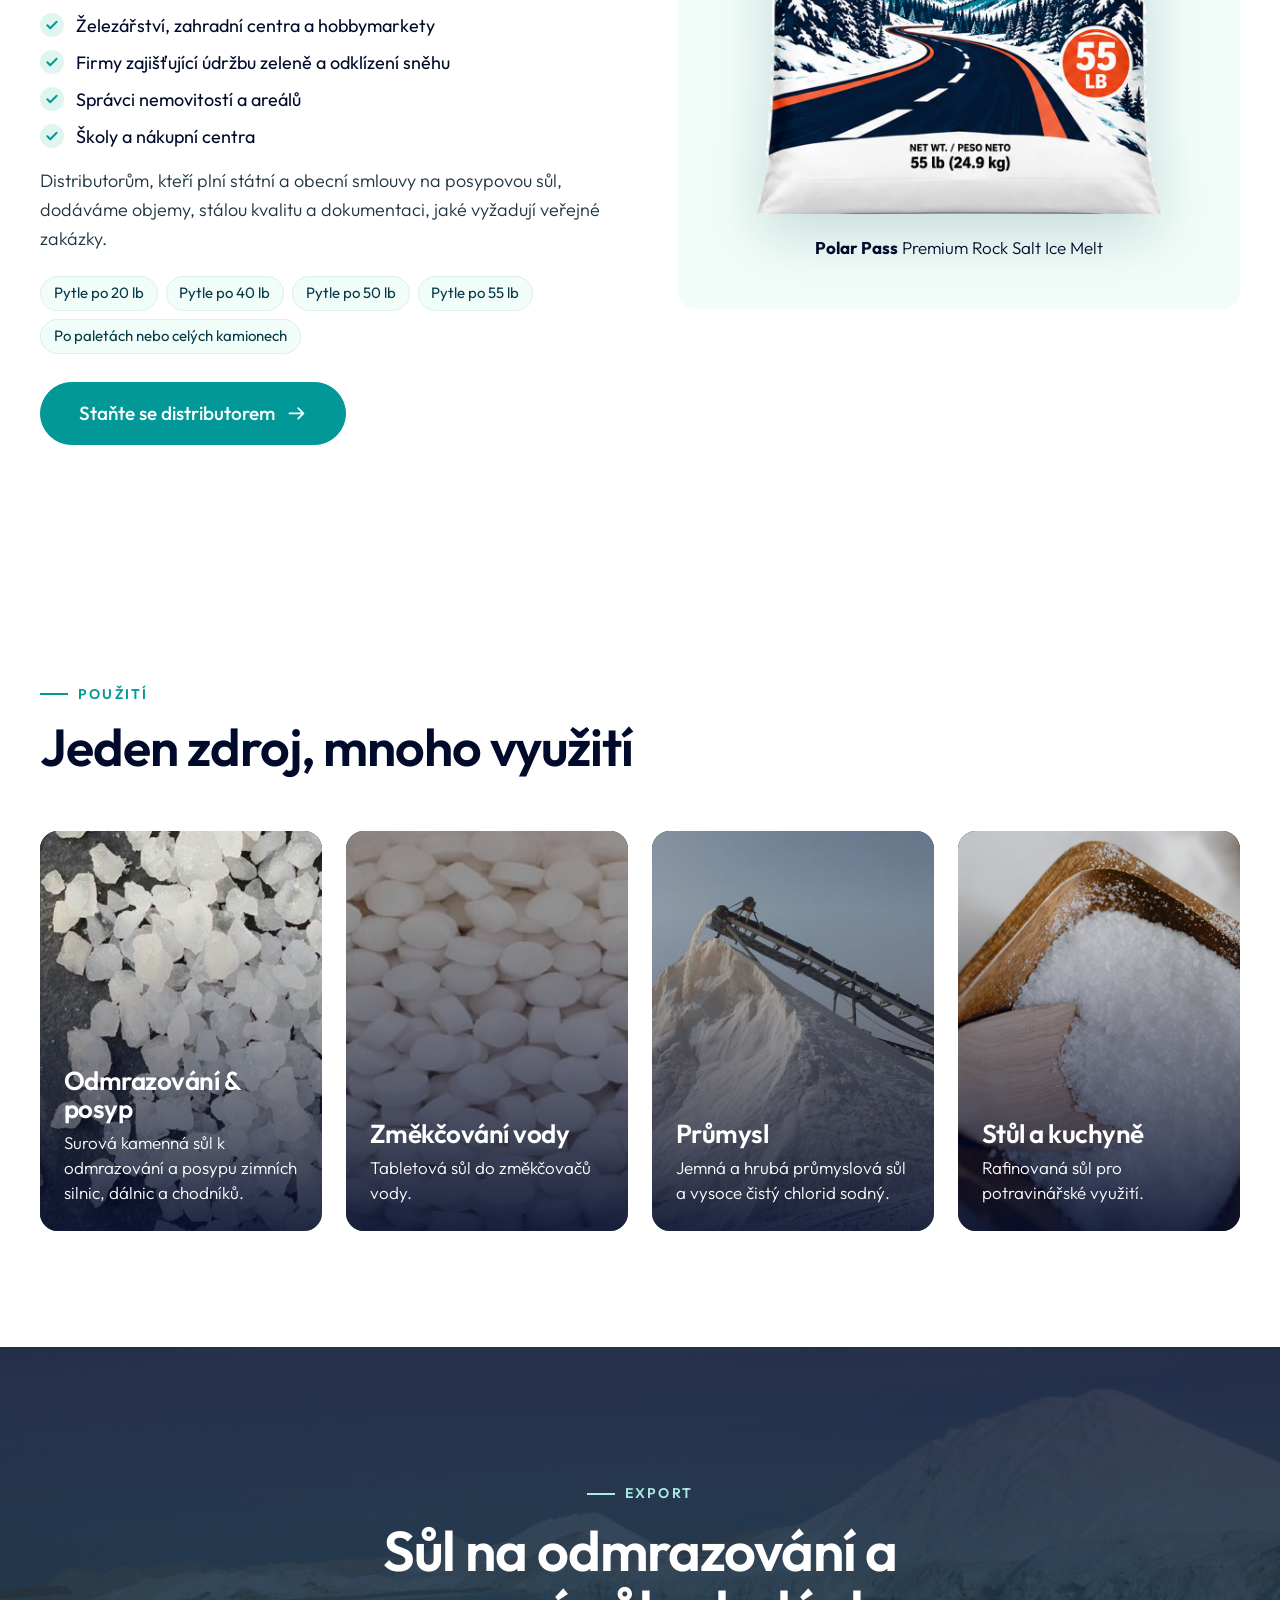
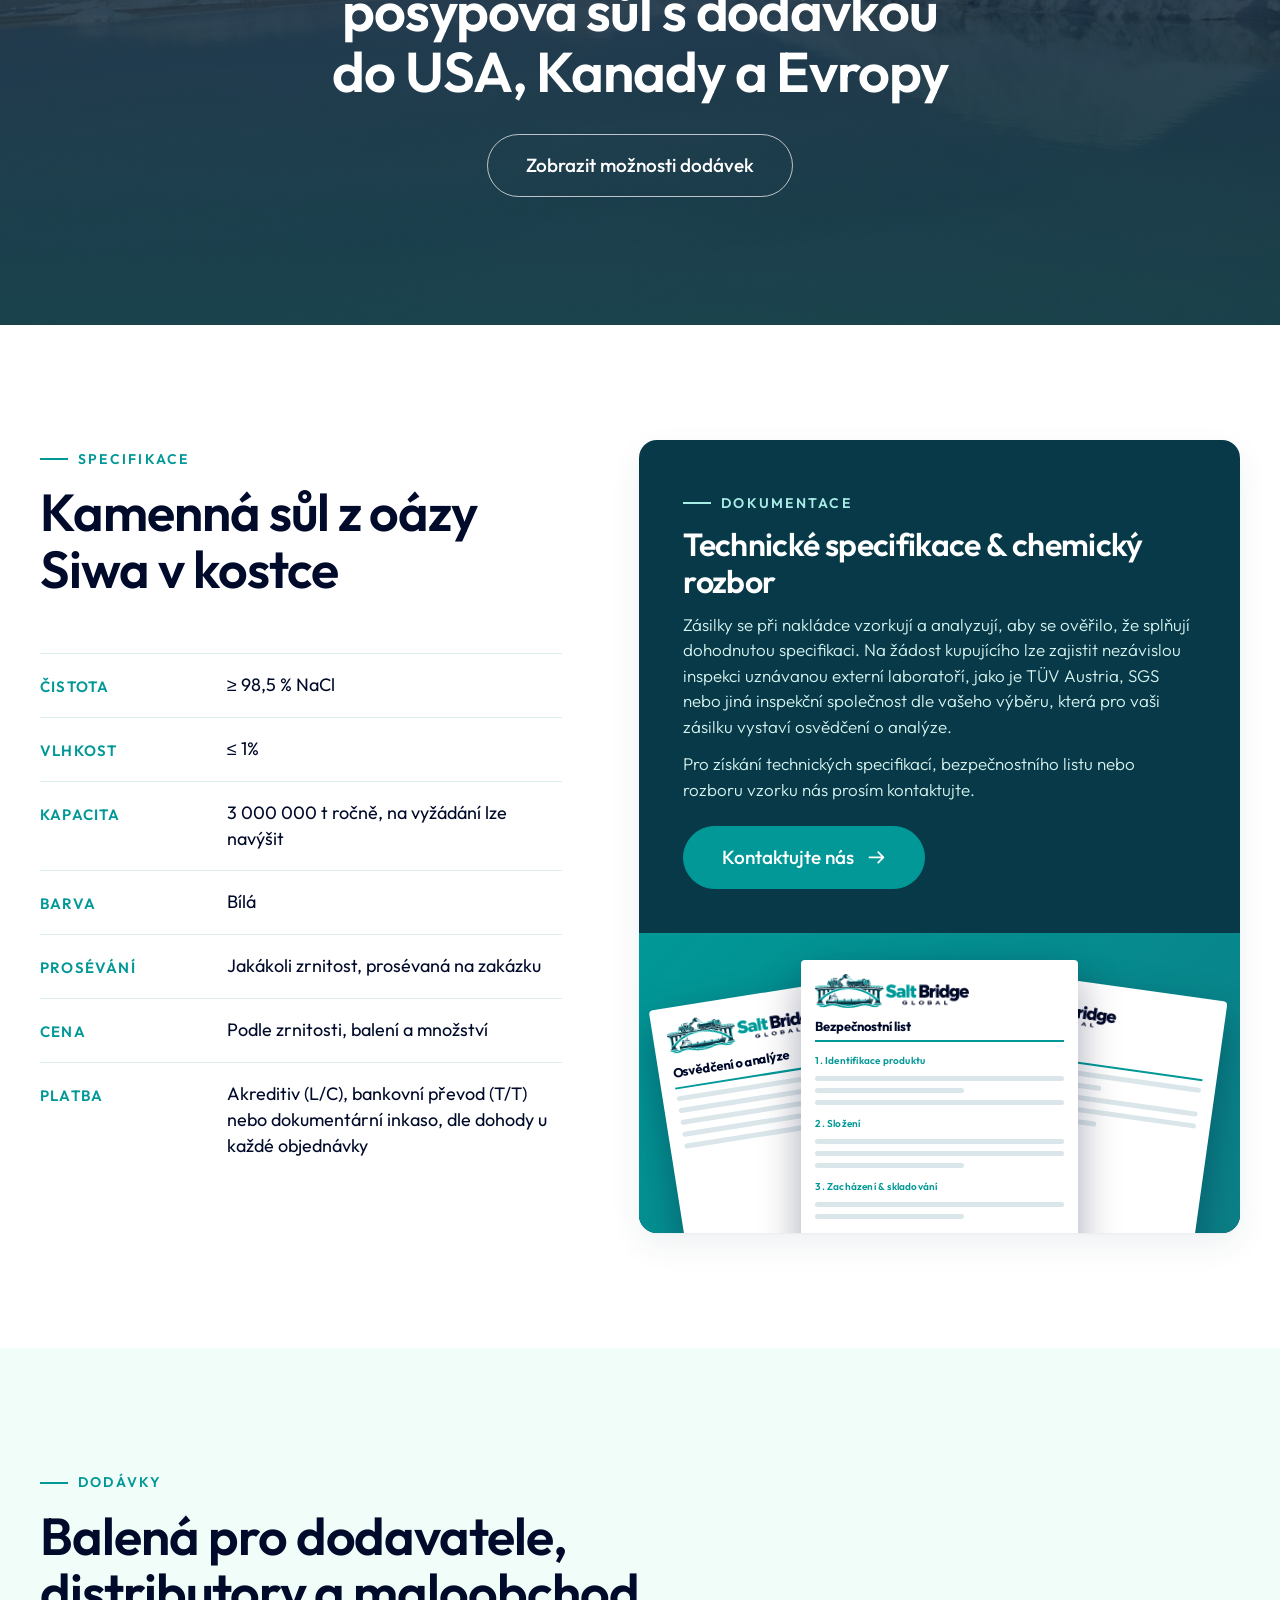
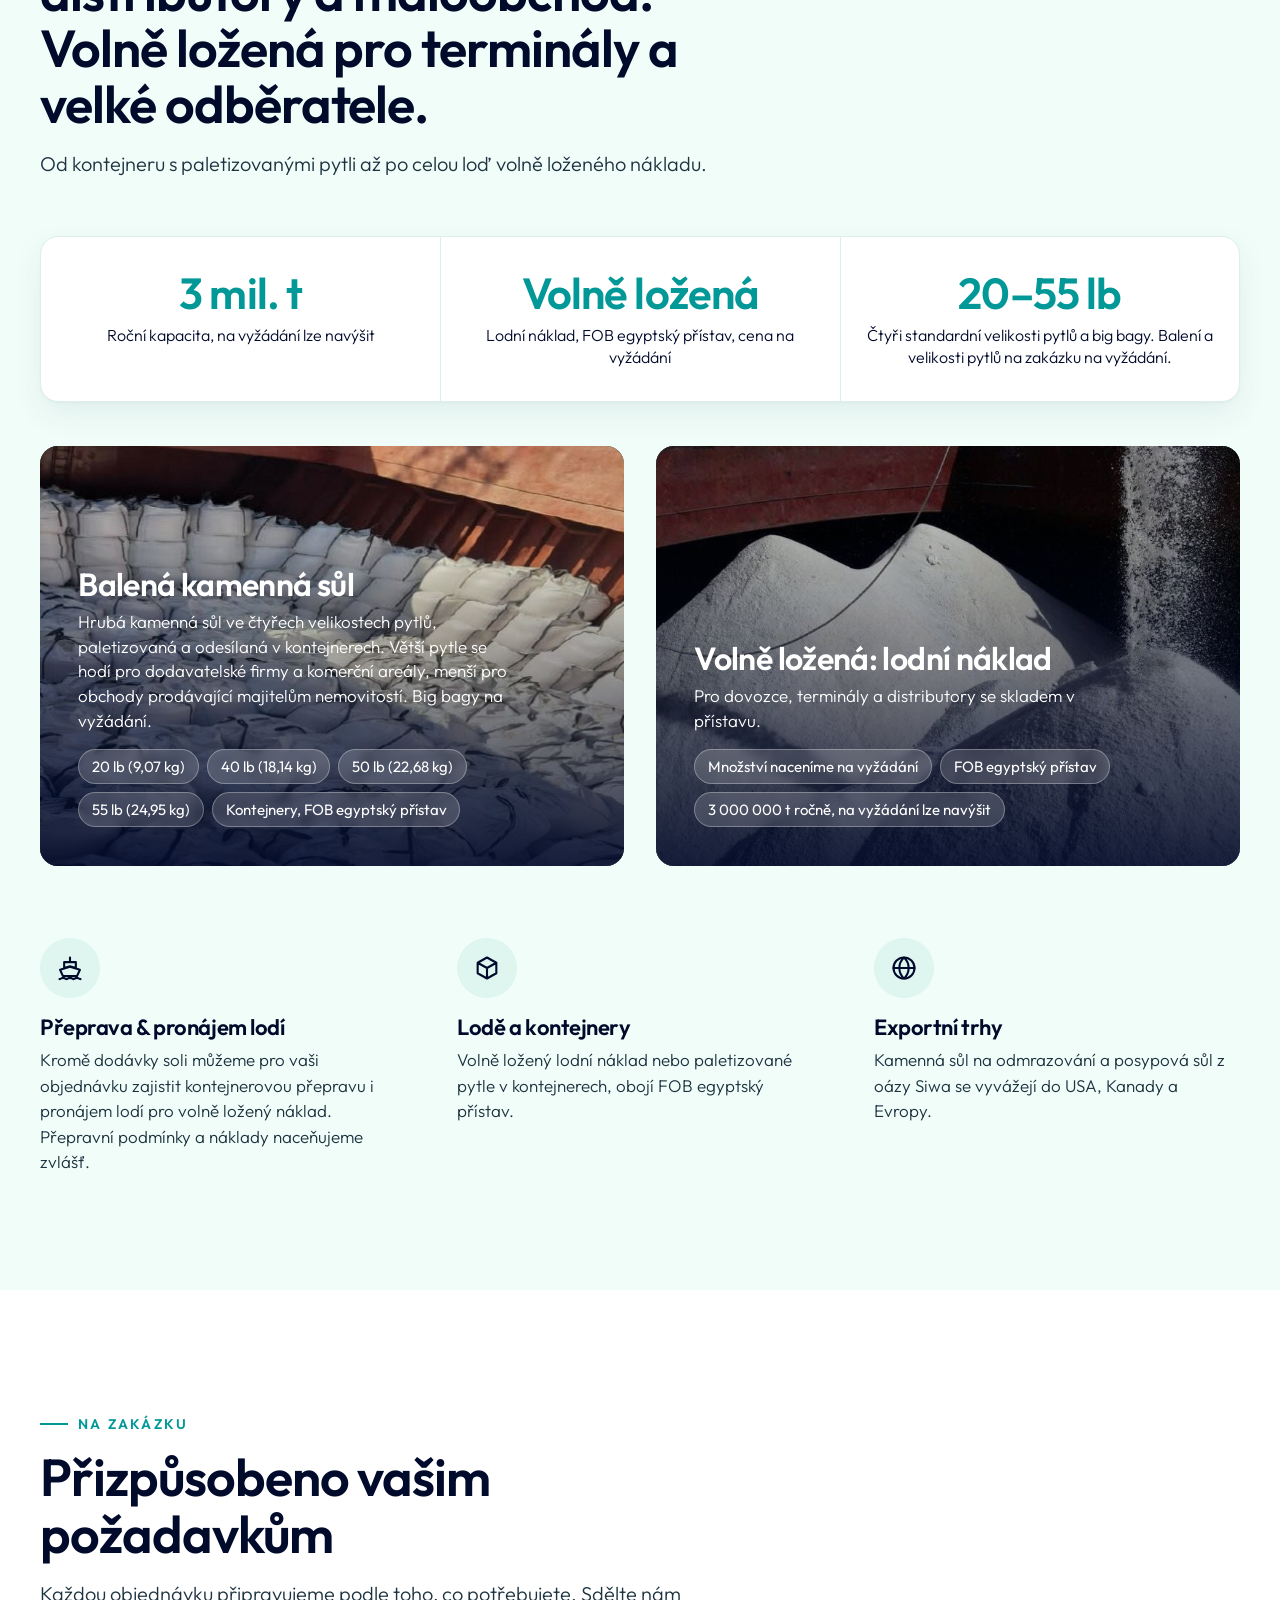
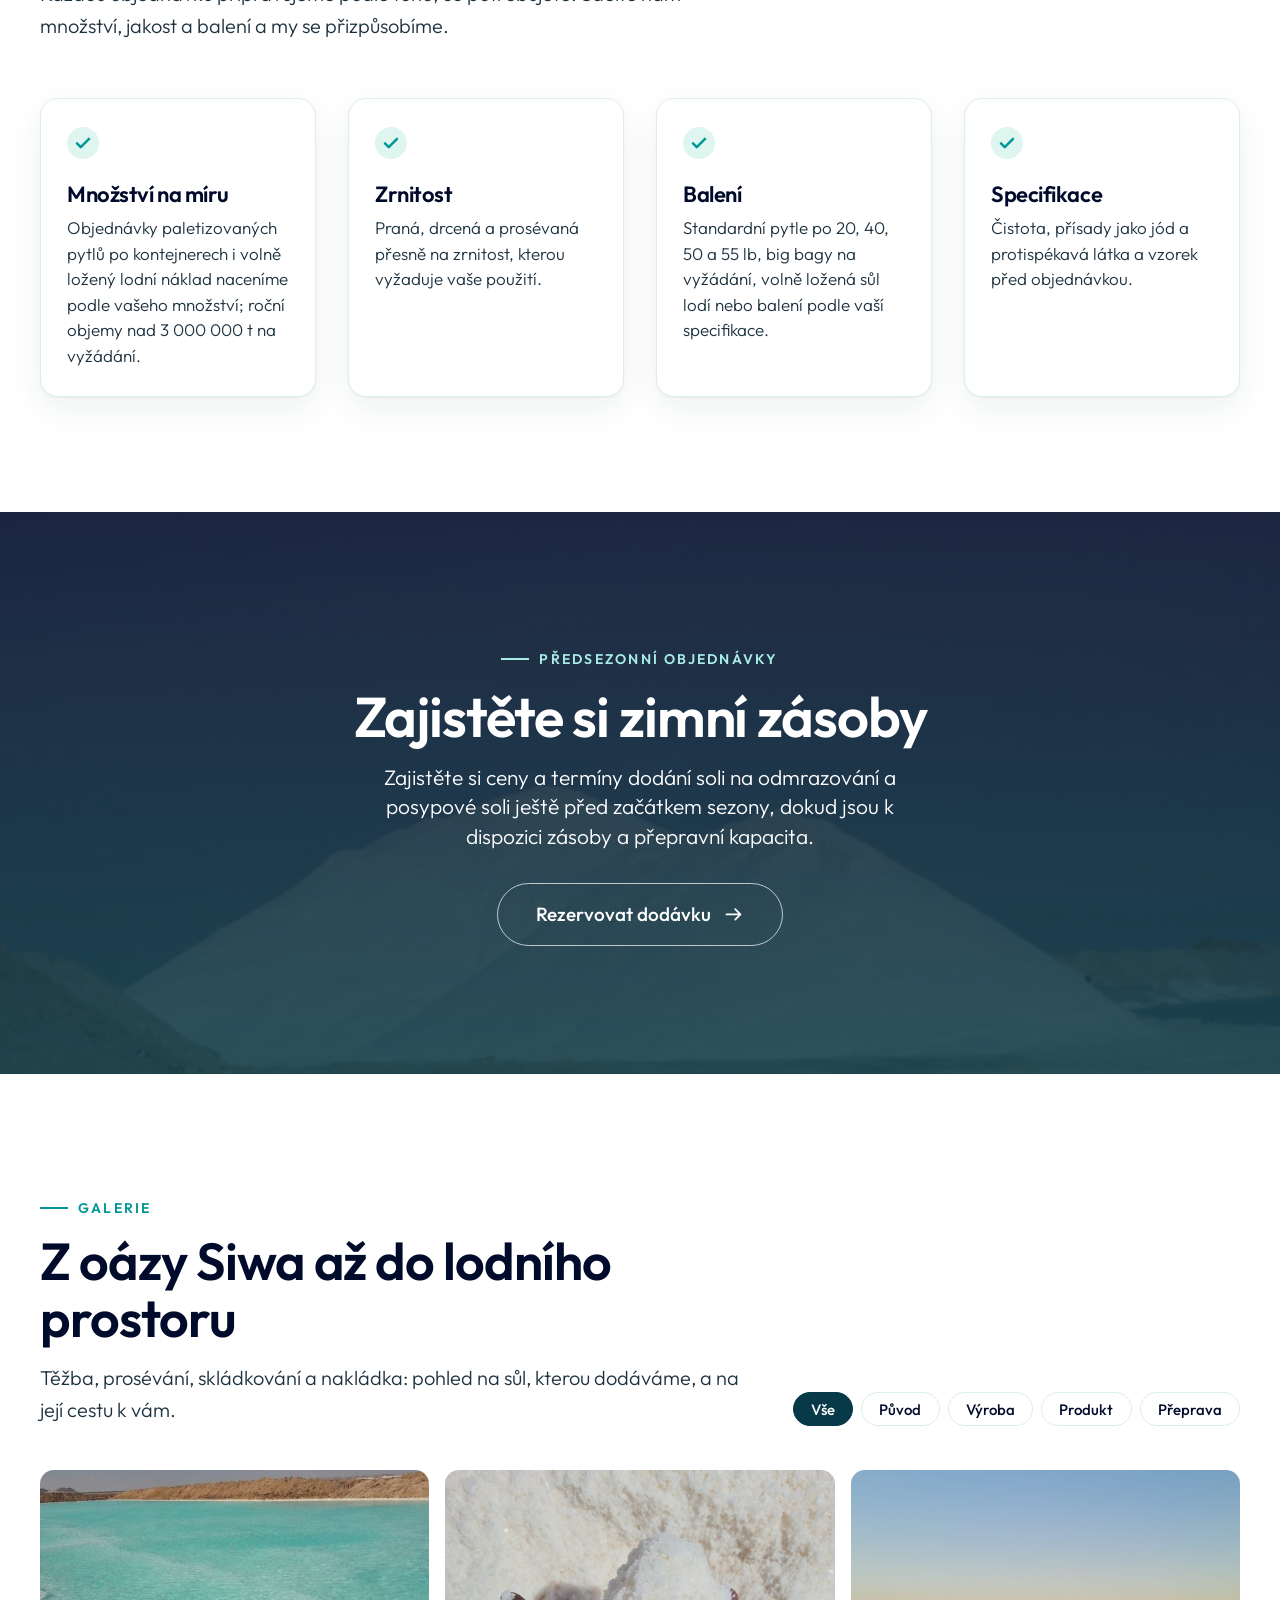
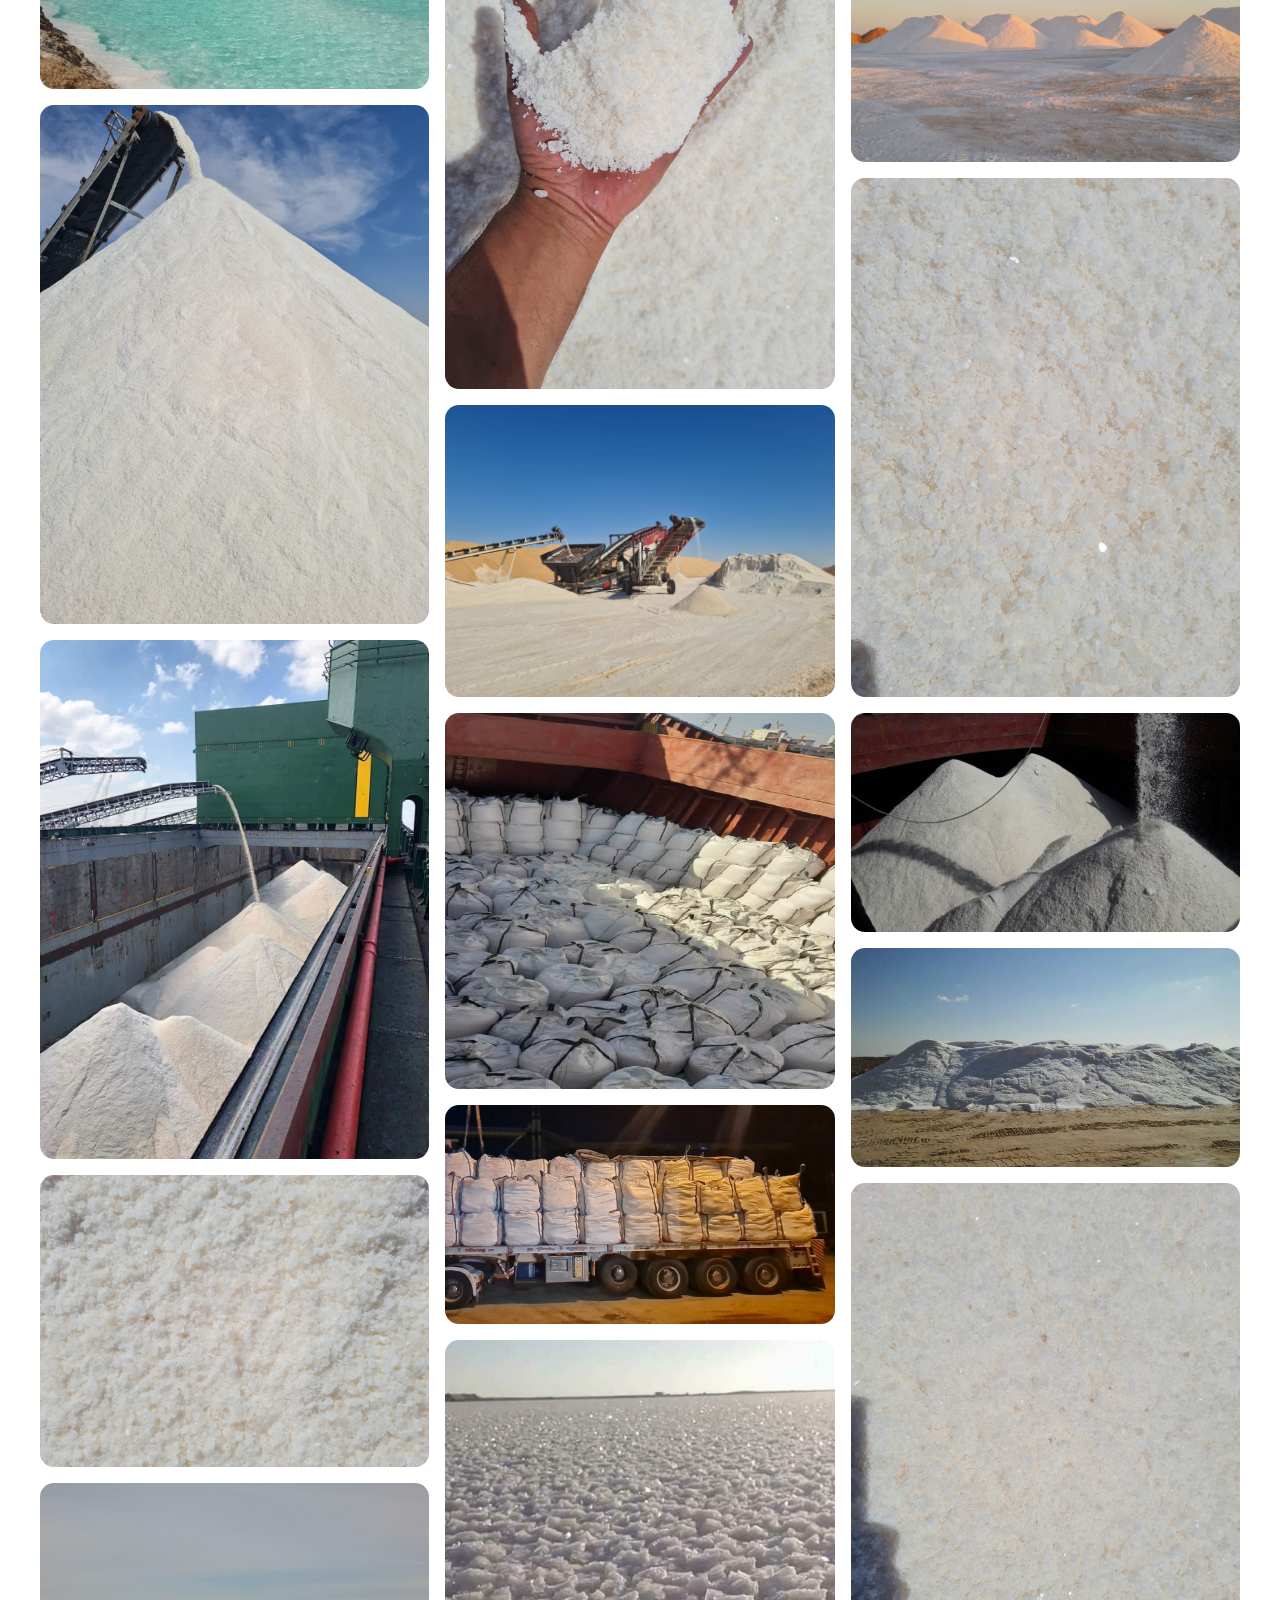
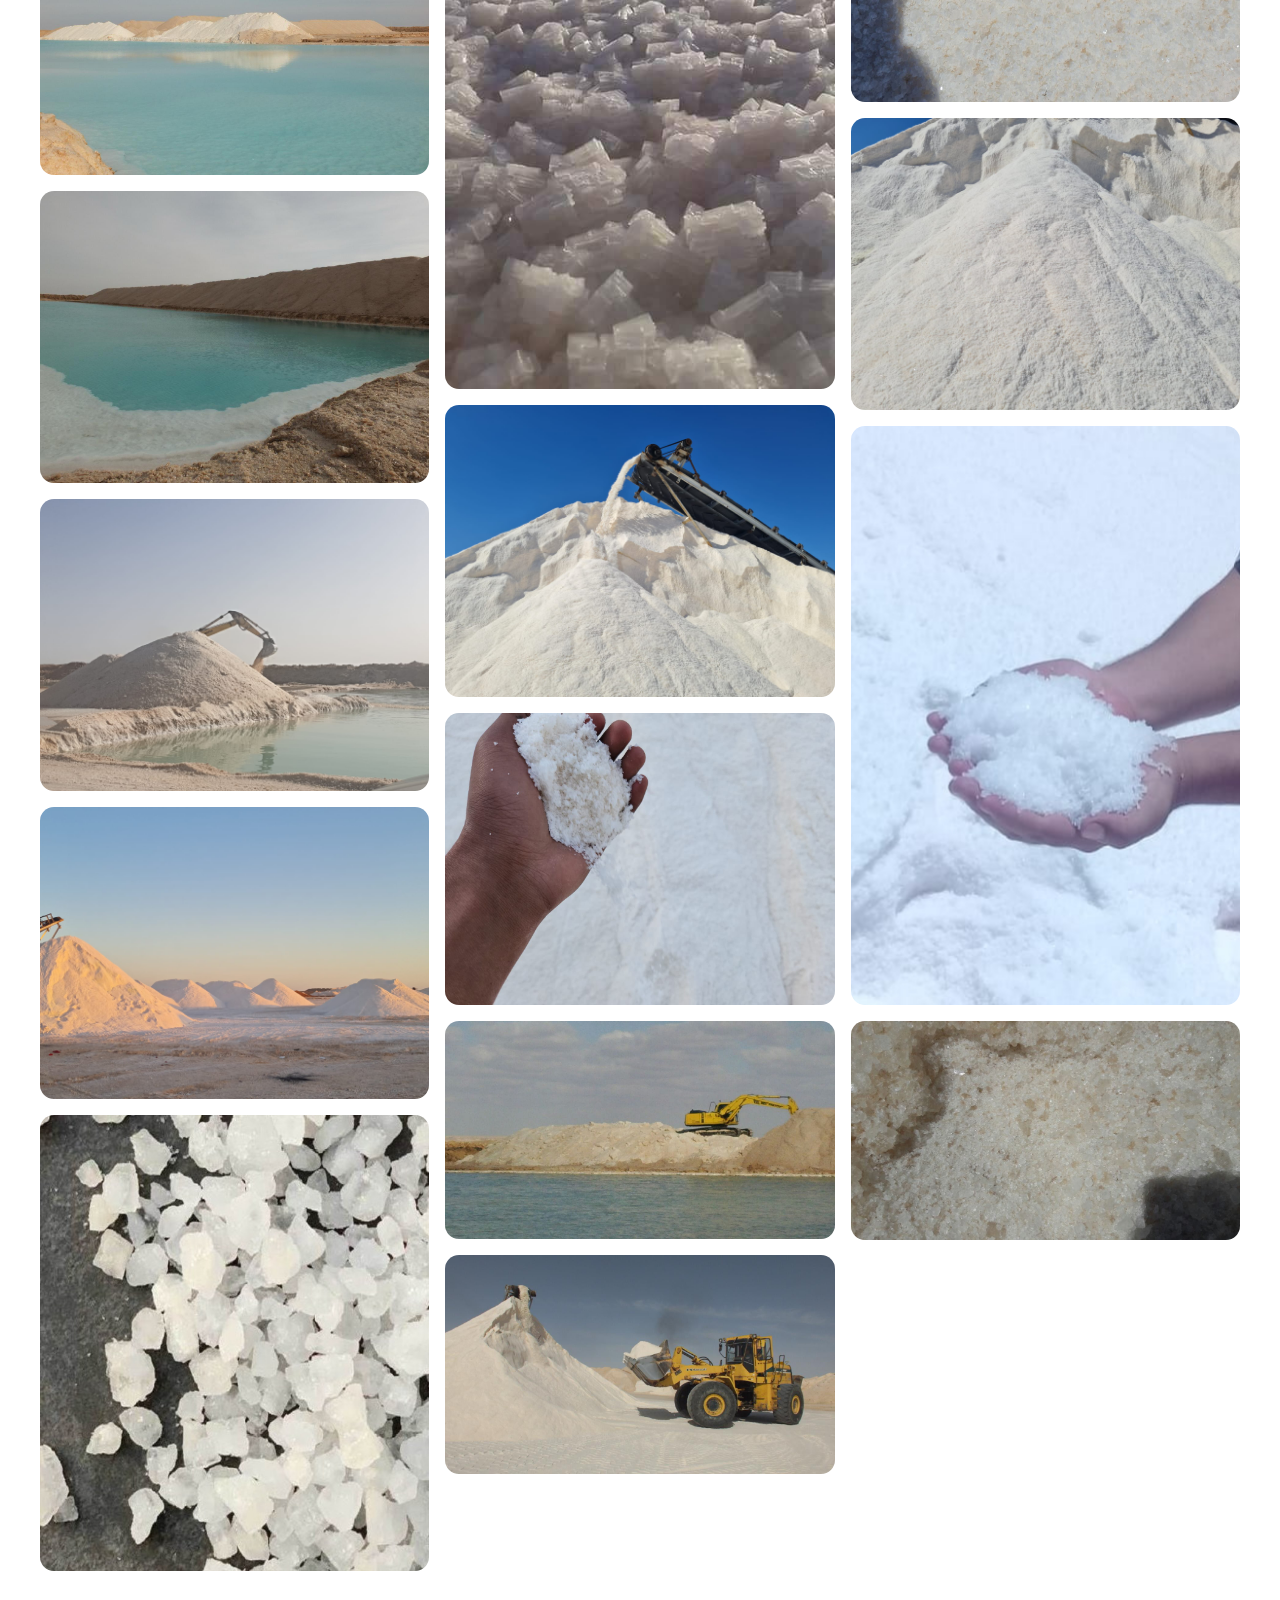
==== commit 564ab7a0: "Add Spanish and French versions" ====
--- a/cs/index.html
+++ b/cs/index.html
@@ -13,6 +13,8 @@
   <link rel="alternate" hreflang="pl" href="https://saltbridgeglobal.com/pl/">
   <link rel="alternate" hreflang="it" href="https://saltbridgeglobal.com/it/">
   <link rel="alternate" hreflang="cs" href="https://saltbridgeglobal.com/cs/">
+  <link rel="alternate" hreflang="es" href="https://saltbridgeglobal.com/es/">
+  <link rel="alternate" hreflang="fr" href="https://saltbridgeglobal.com/fr/">
   <link rel="alternate" hreflang="x-default" href="https://saltbridgeglobal.com/">
   <link rel="icon" type="image/png" sizes="32x32" href="../assets/favicon-32.png">
   <link rel="icon" type="image/png" sizes="48x48" href="../assets/favicon-48.png">
@@ -486,6 +488,8 @@
           <li><a href="../pl/" hreflang="pl" lang="pl"><img src="../assets/flags/pl.svg" alt="" width="24" height="16"><b>PL</b>Polski</a></li>
           <li><a href="../it/" hreflang="it" lang="it"><img src="../assets/flags/it.svg" alt="" width="24" height="16"><b>IT</b>Italiano</a></li>
           <li><a href="../cs/" hreflang="cs" lang="cs" aria-current="page"><img src="../assets/flags/cz.svg" alt="" width="24" height="16"><b>CS</b>Čeština</a></li>
+          <li><a href="../es/" hreflang="es" lang="es"><img src="../assets/flags/es.svg" alt="" width="24" height="16"><b>ES</b>Español</a></li>
+          <li><a href="../fr/" hreflang="fr" lang="fr"><img src="../assets/flags/fr.svg" alt="" width="24" height="16"><b>FR</b>Français</a></li>
         </ul>
       </div>
     </div>
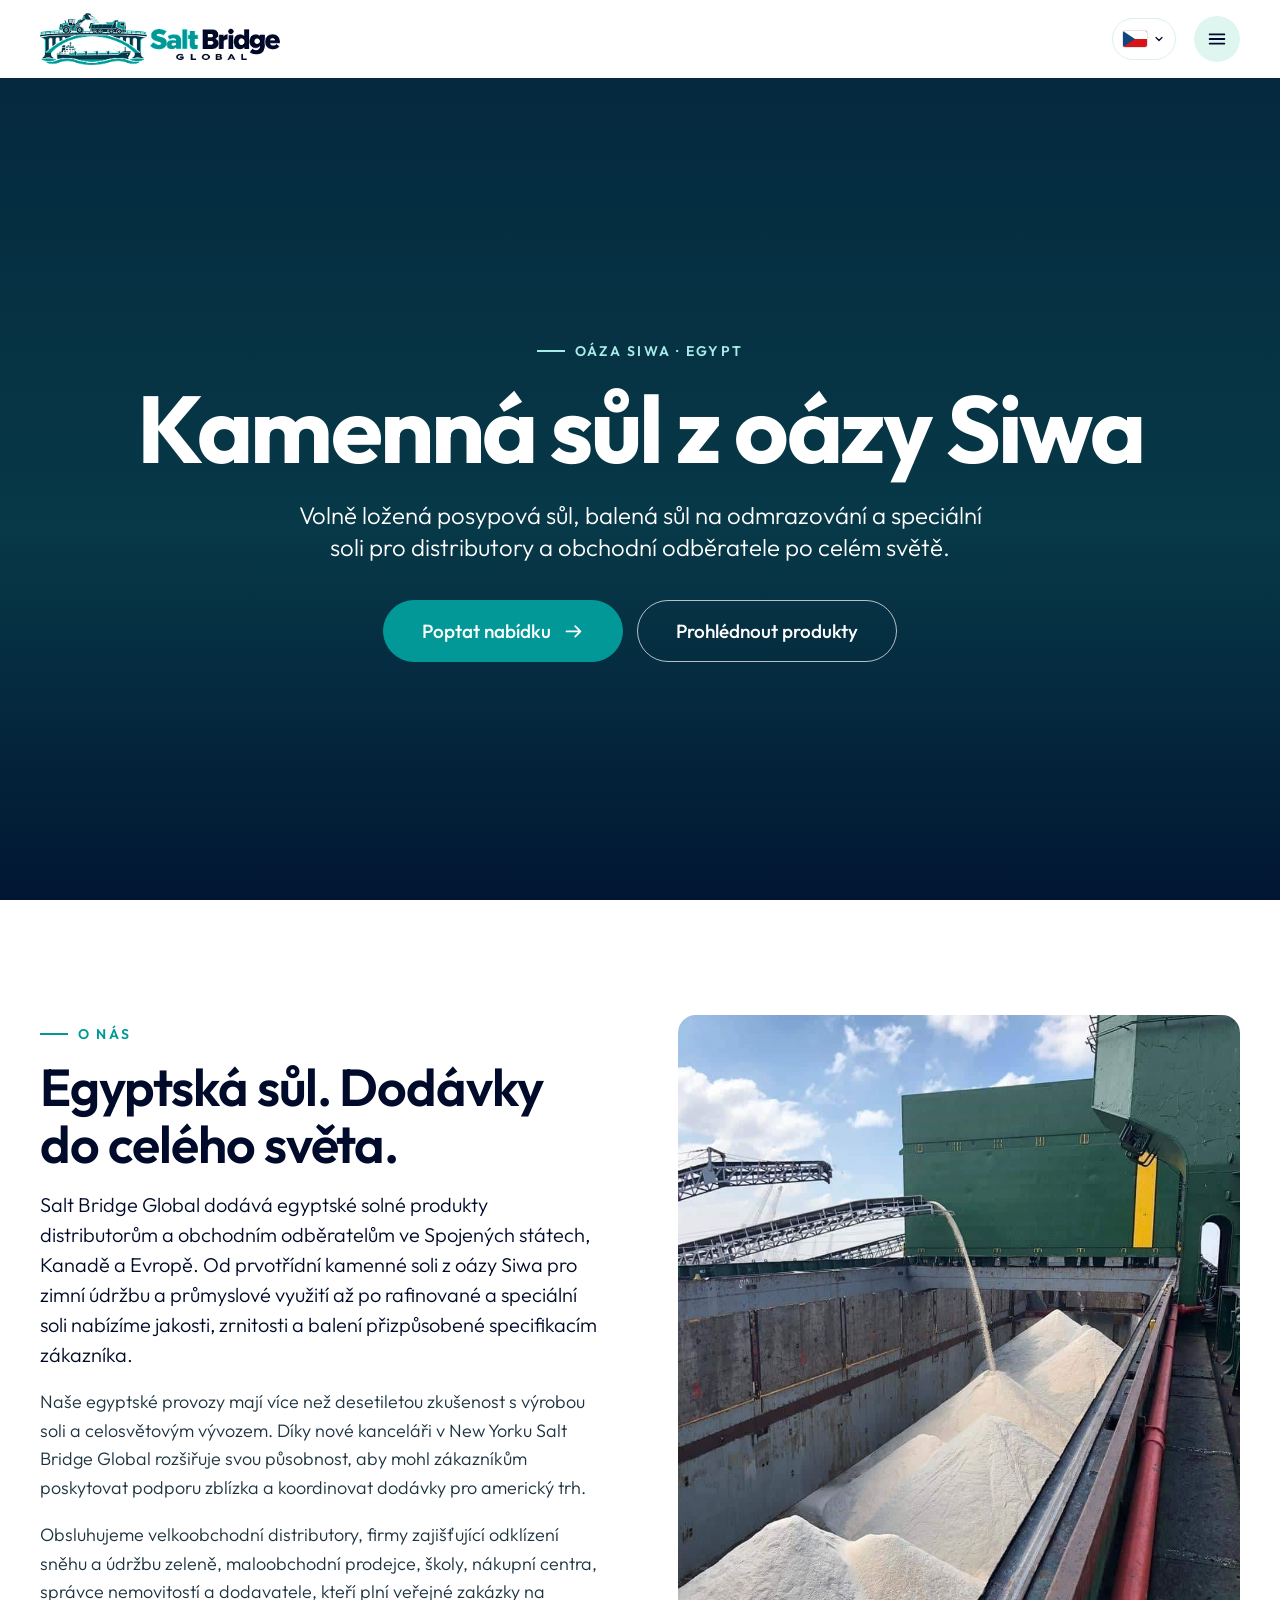
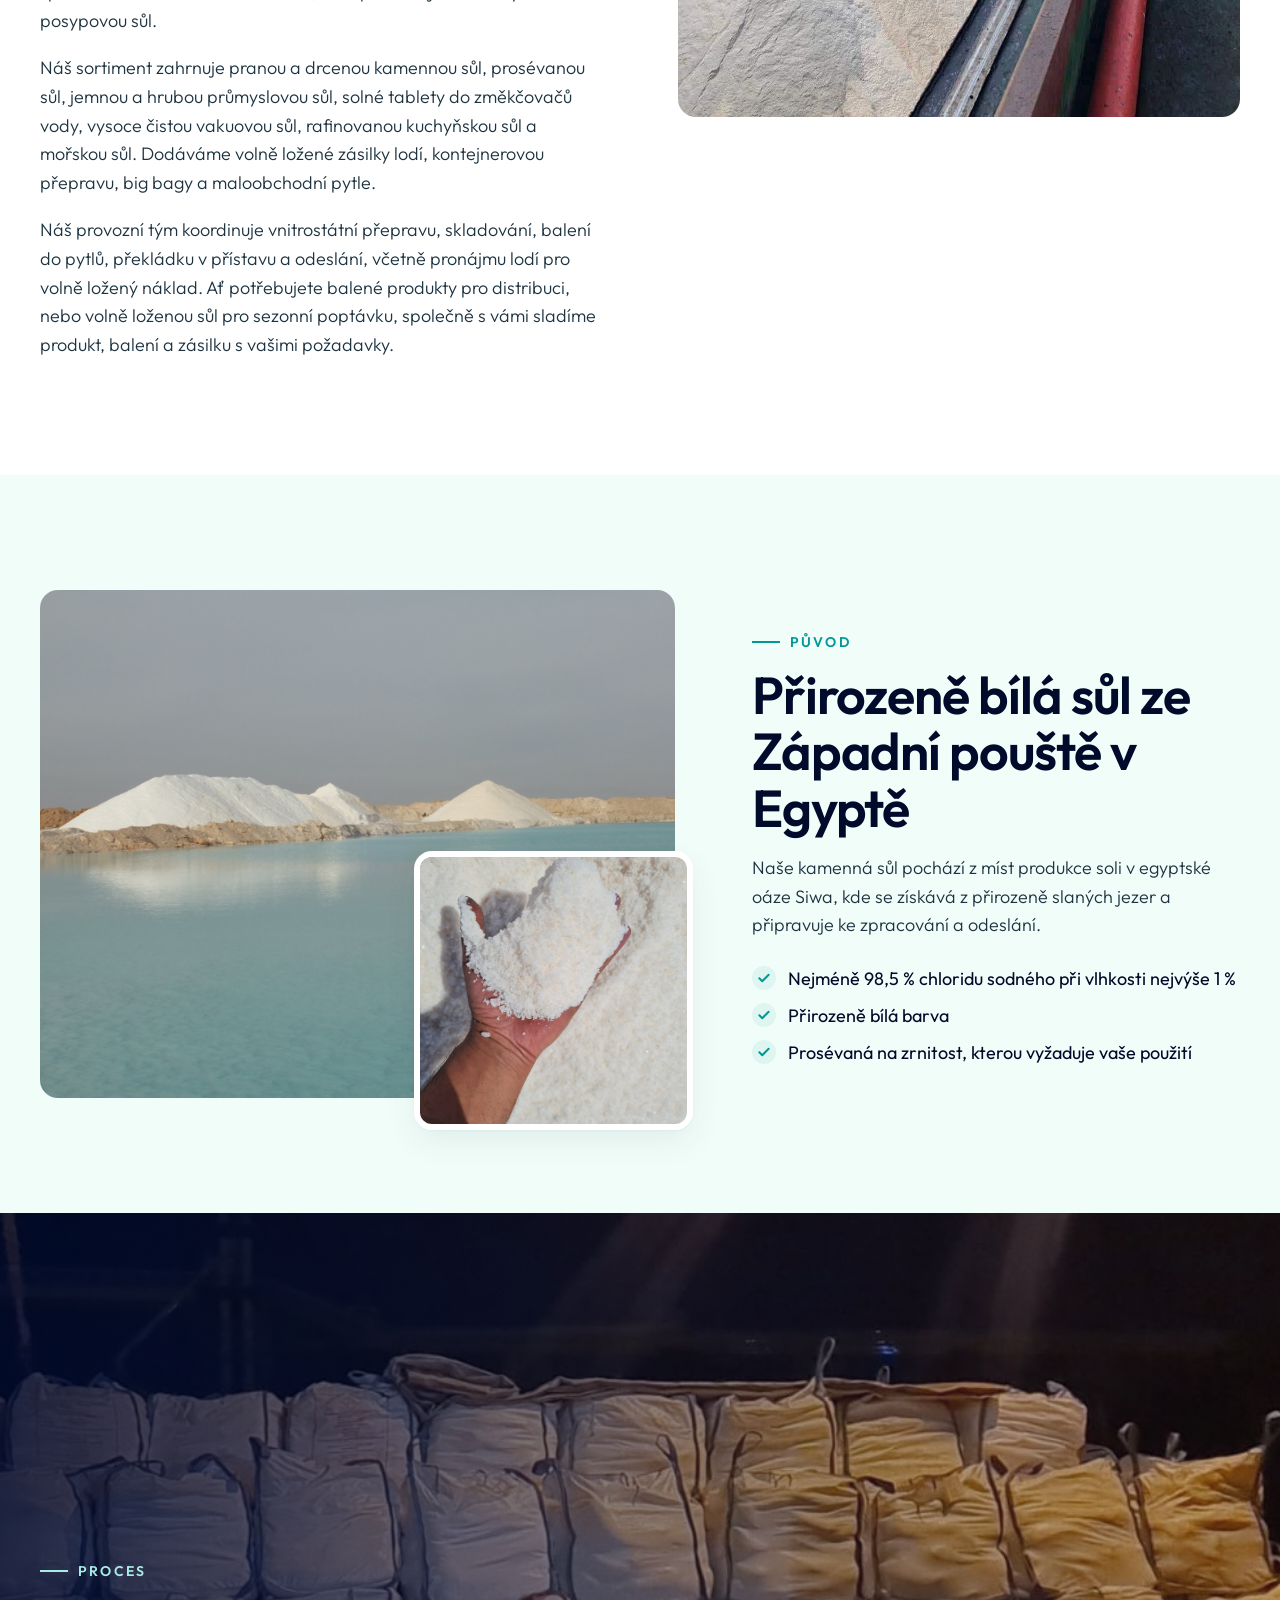
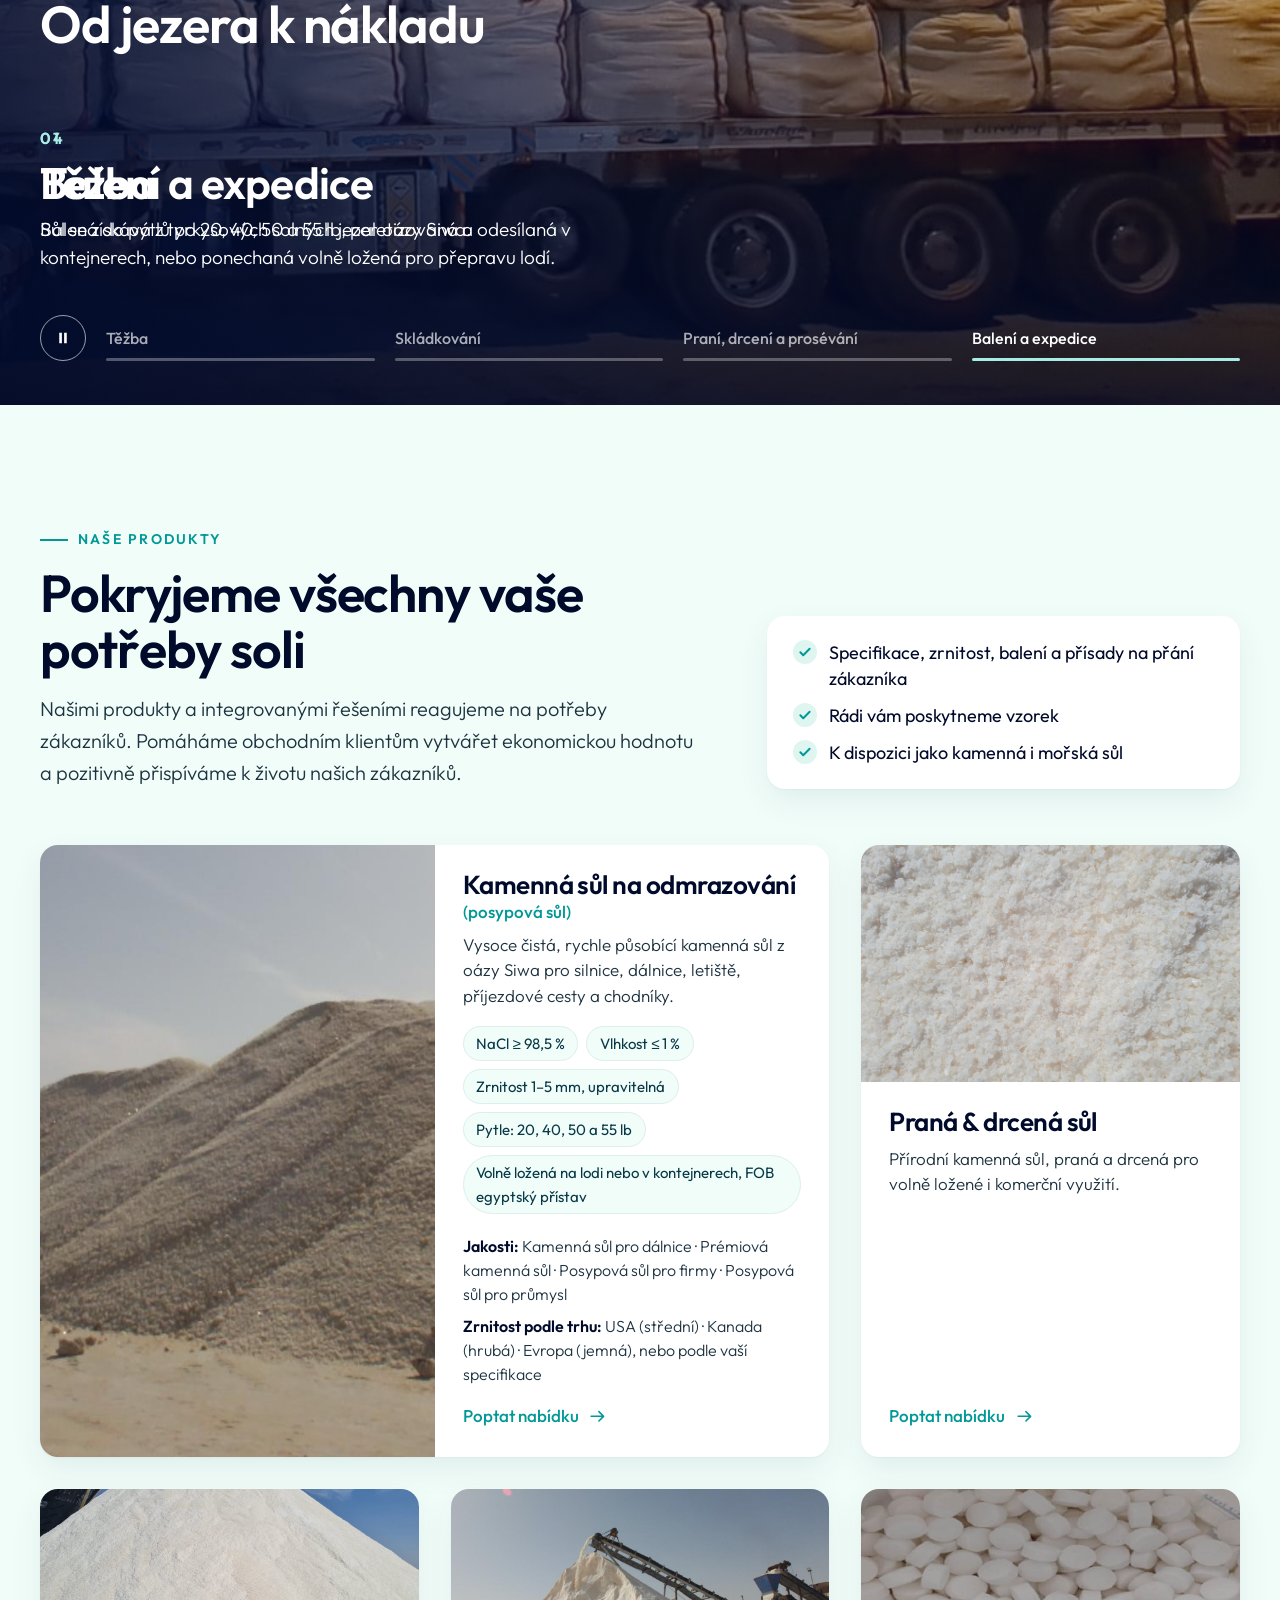
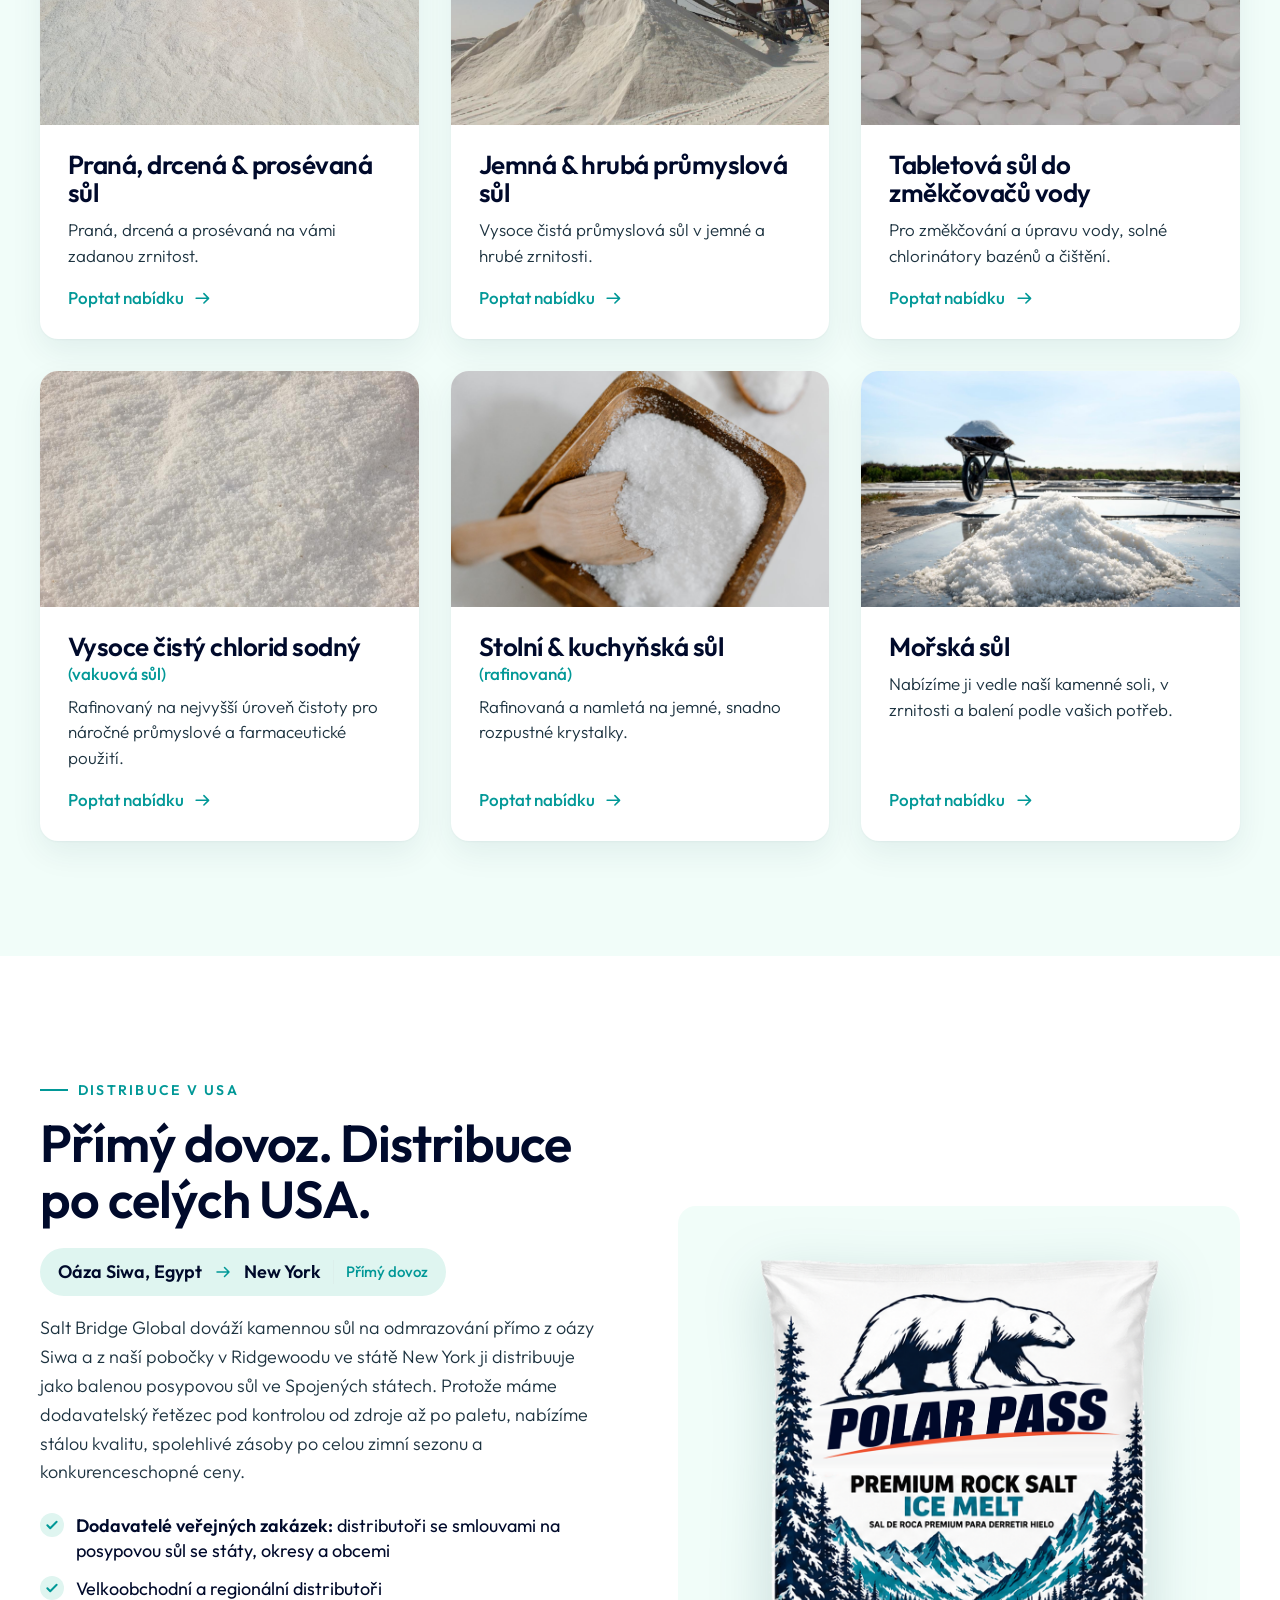
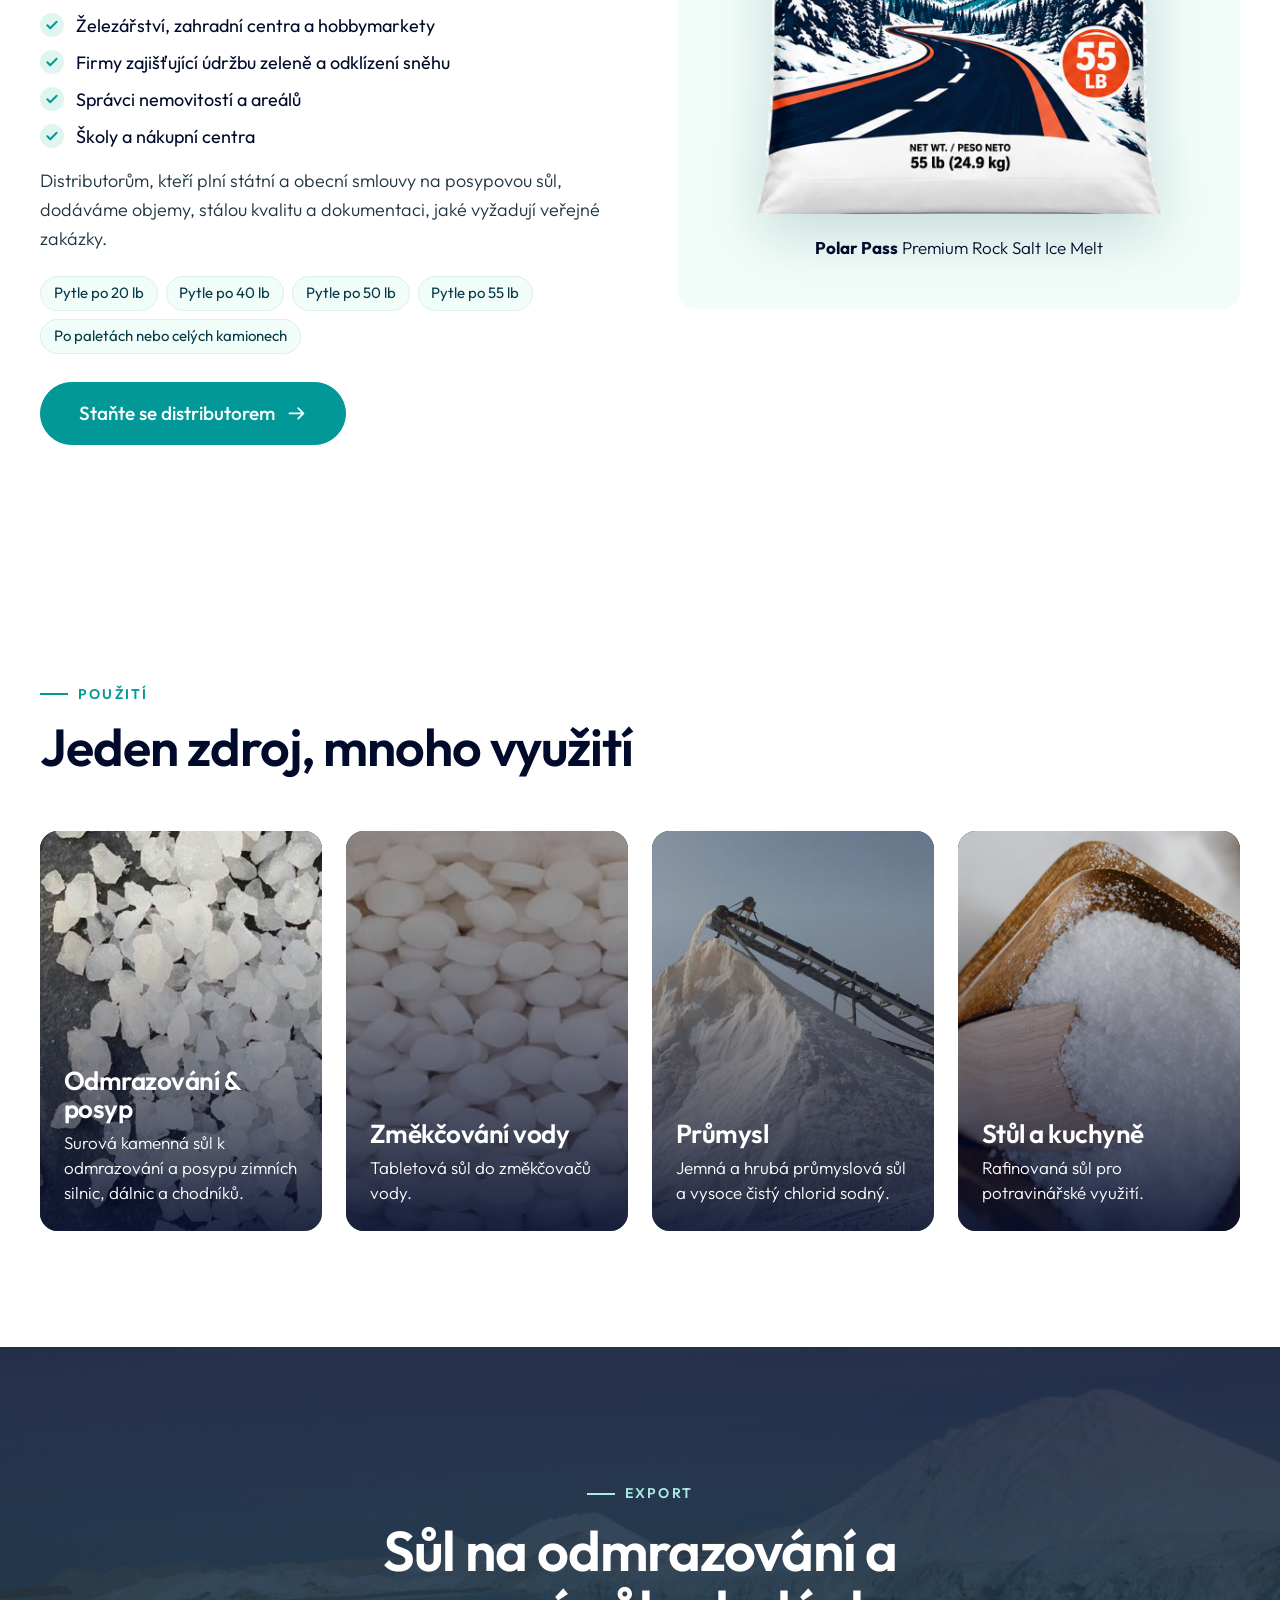
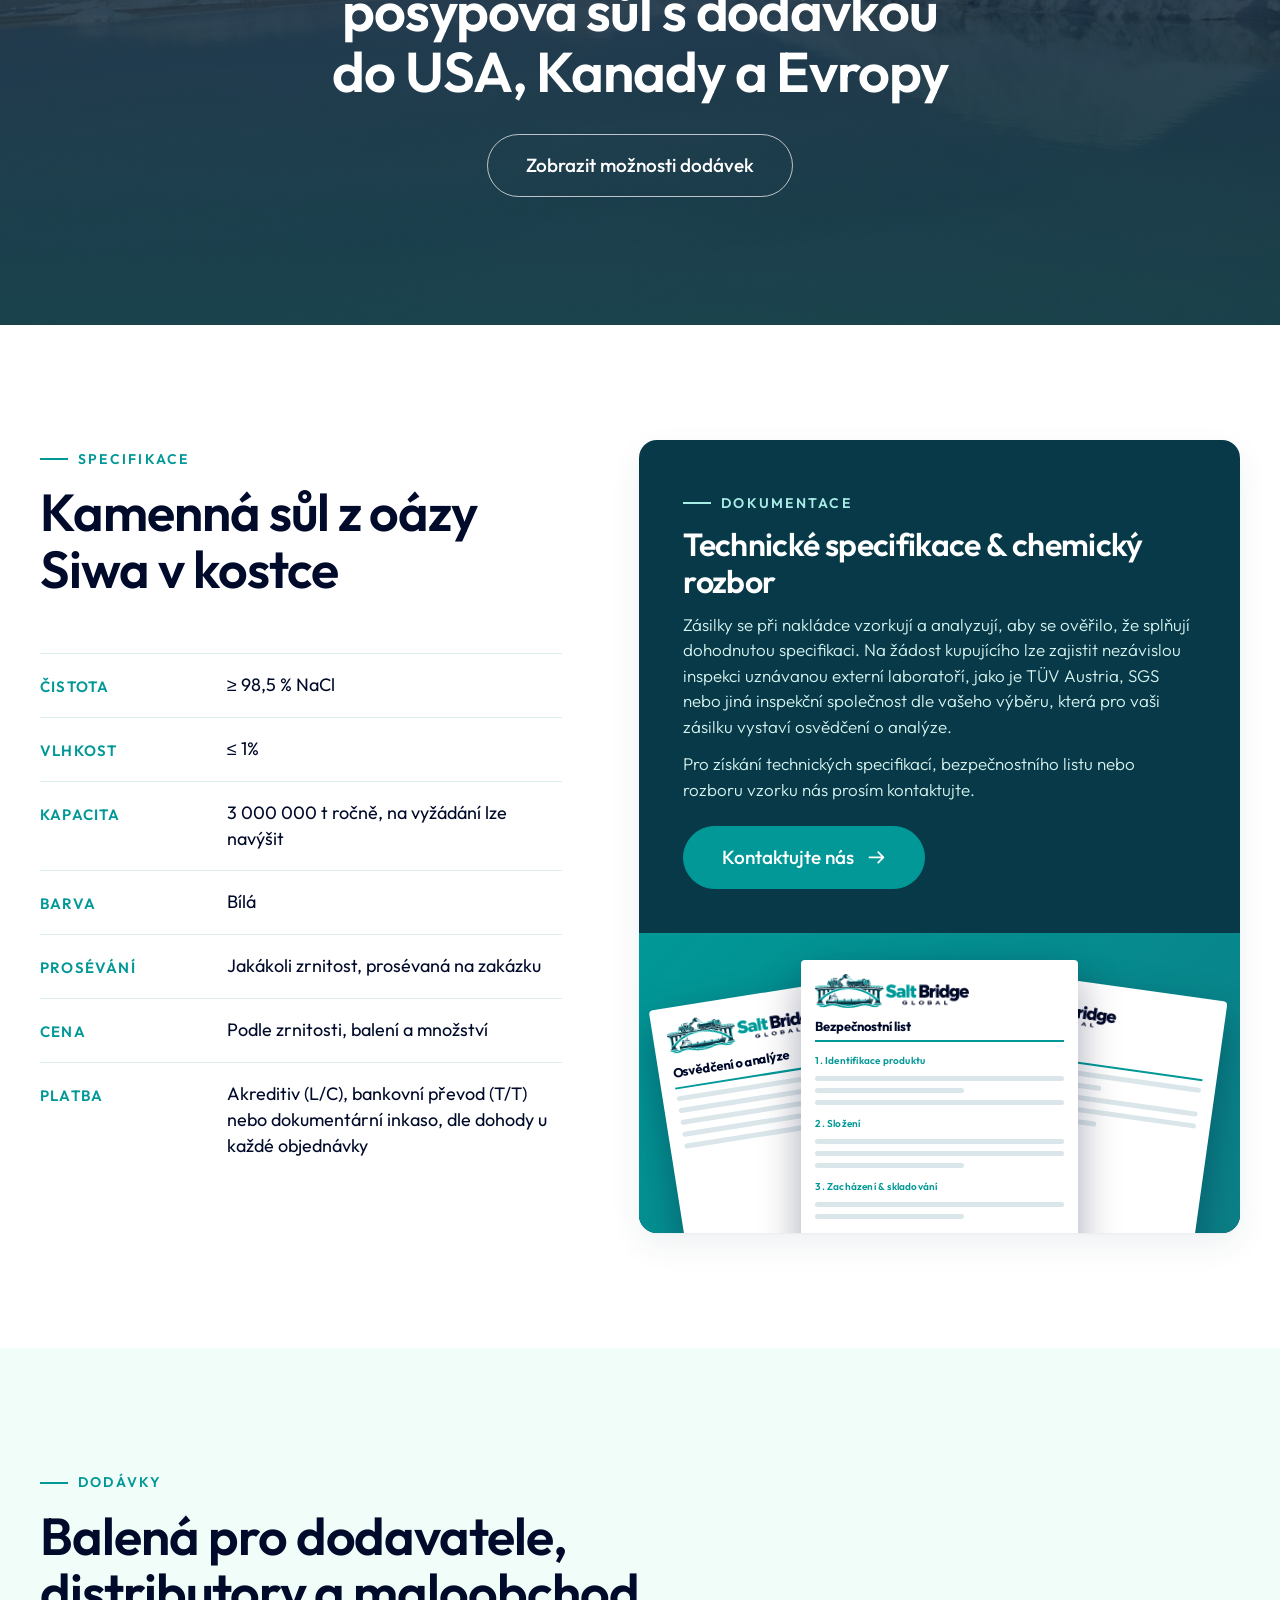
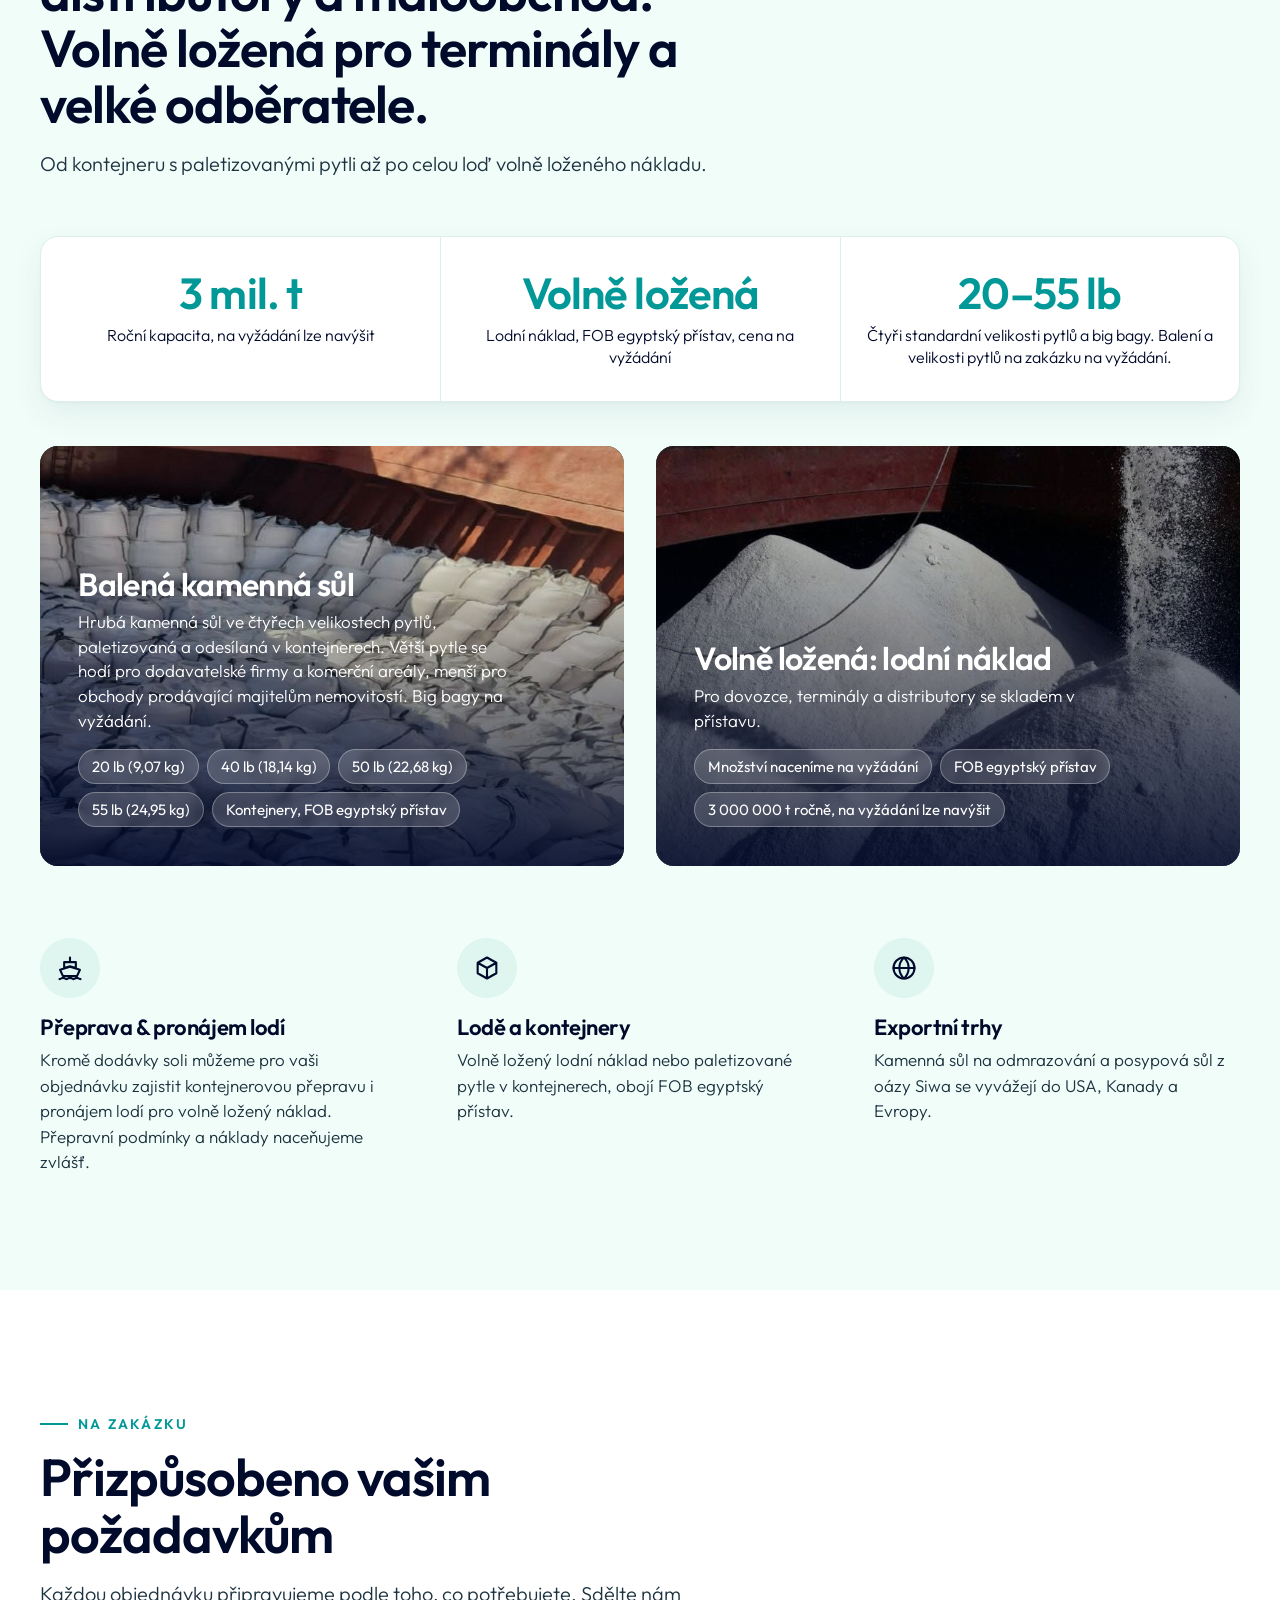
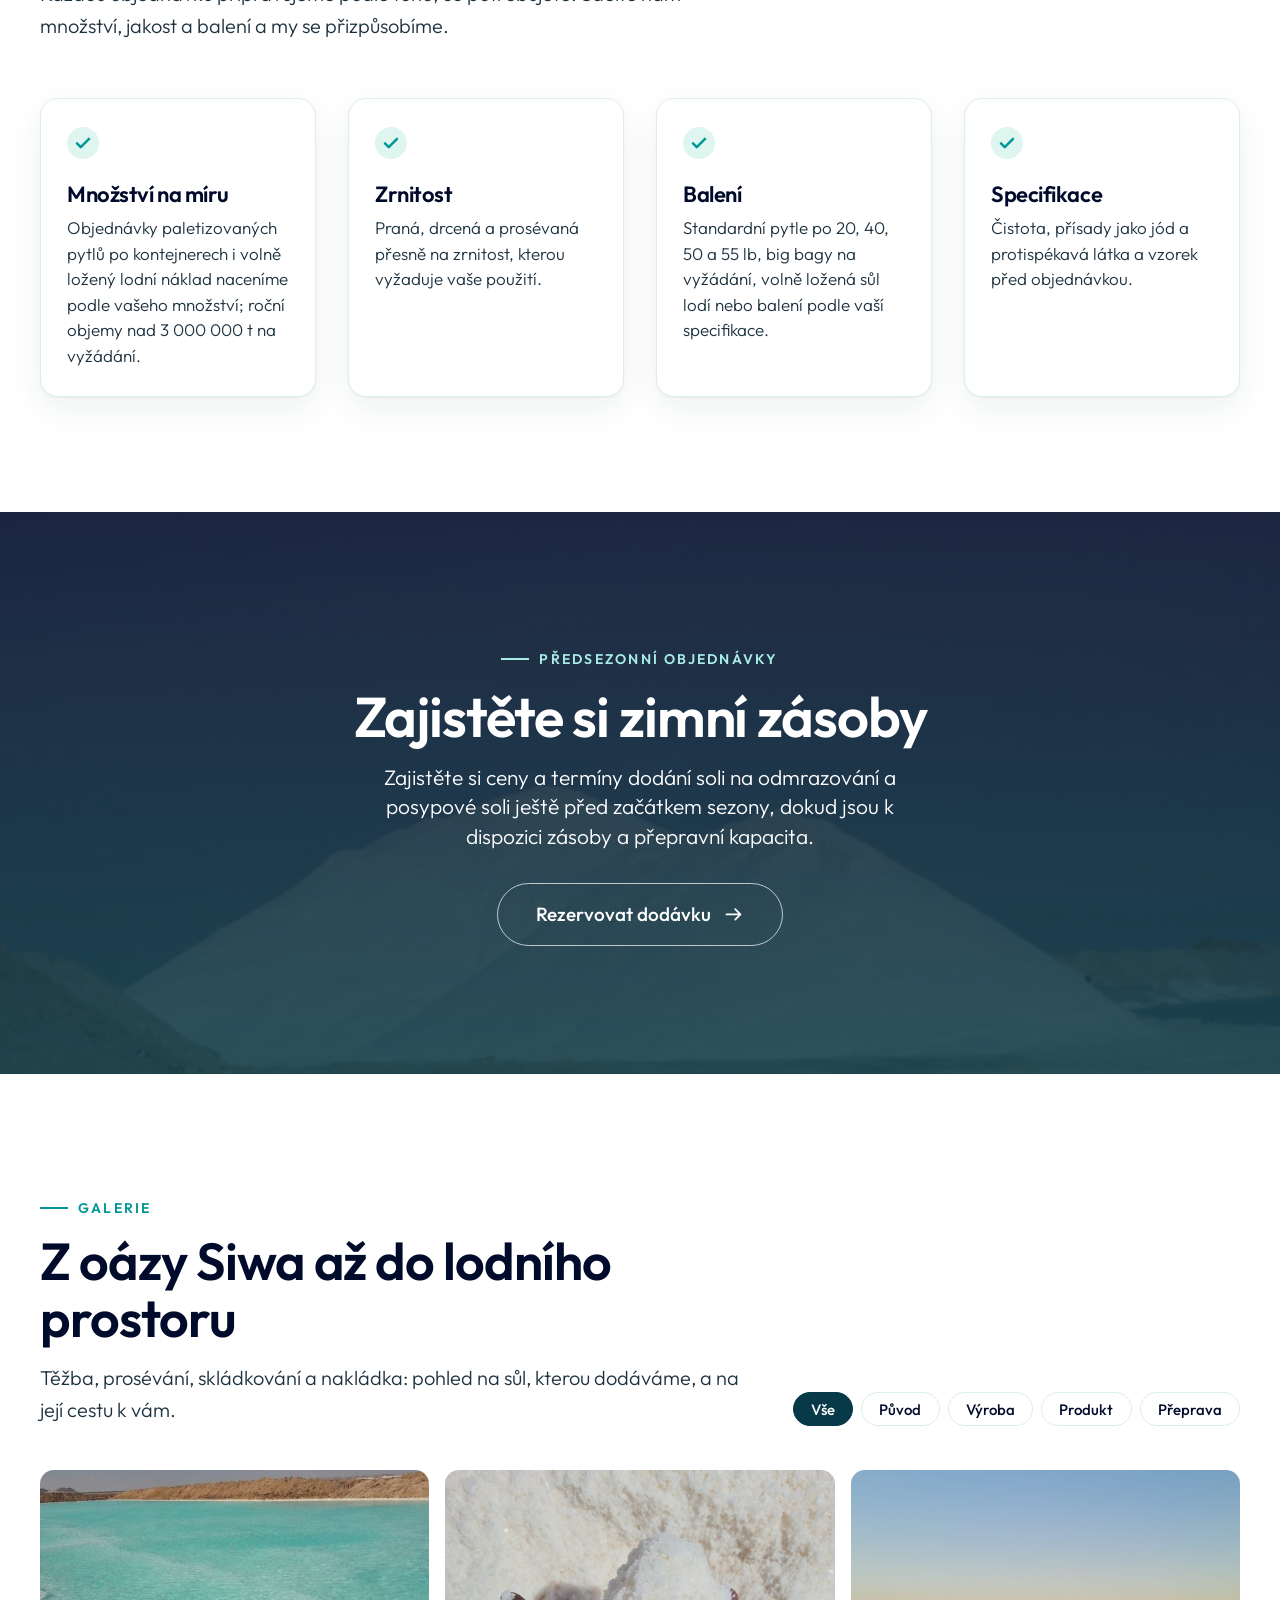
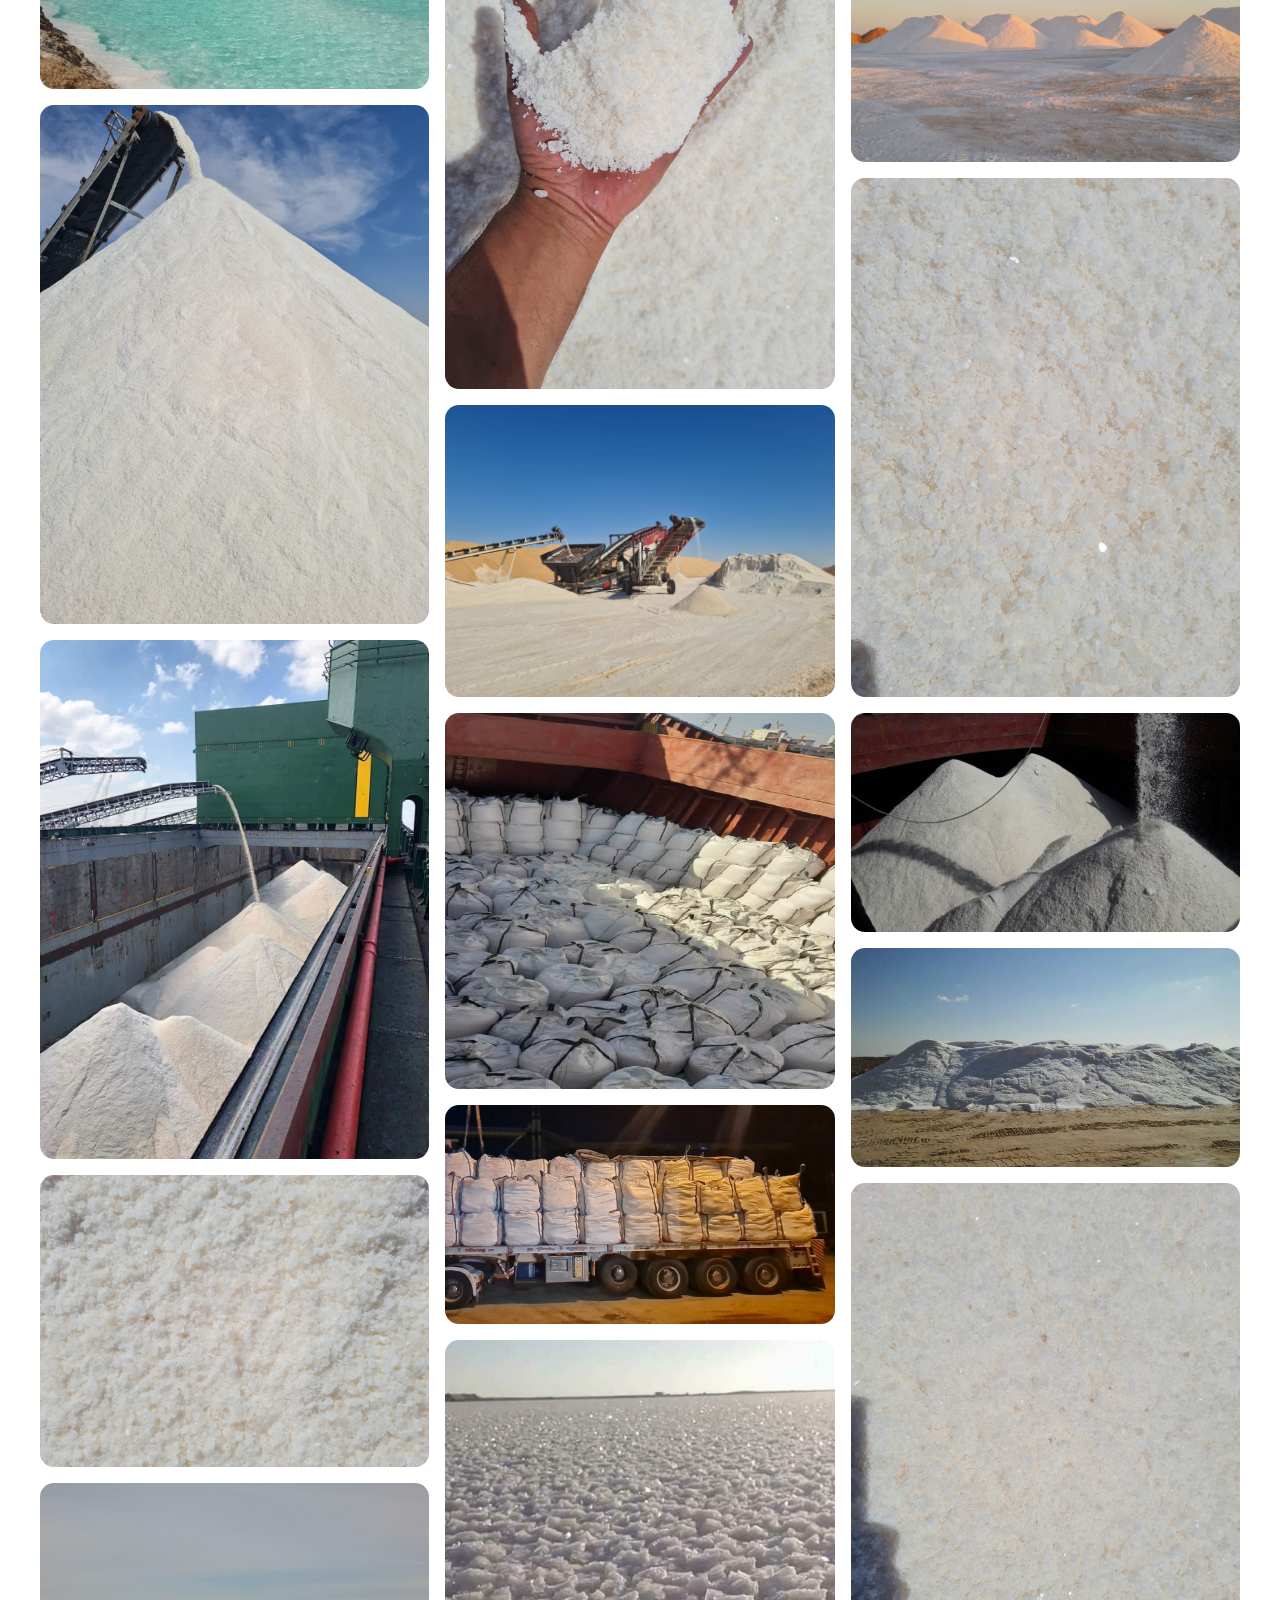
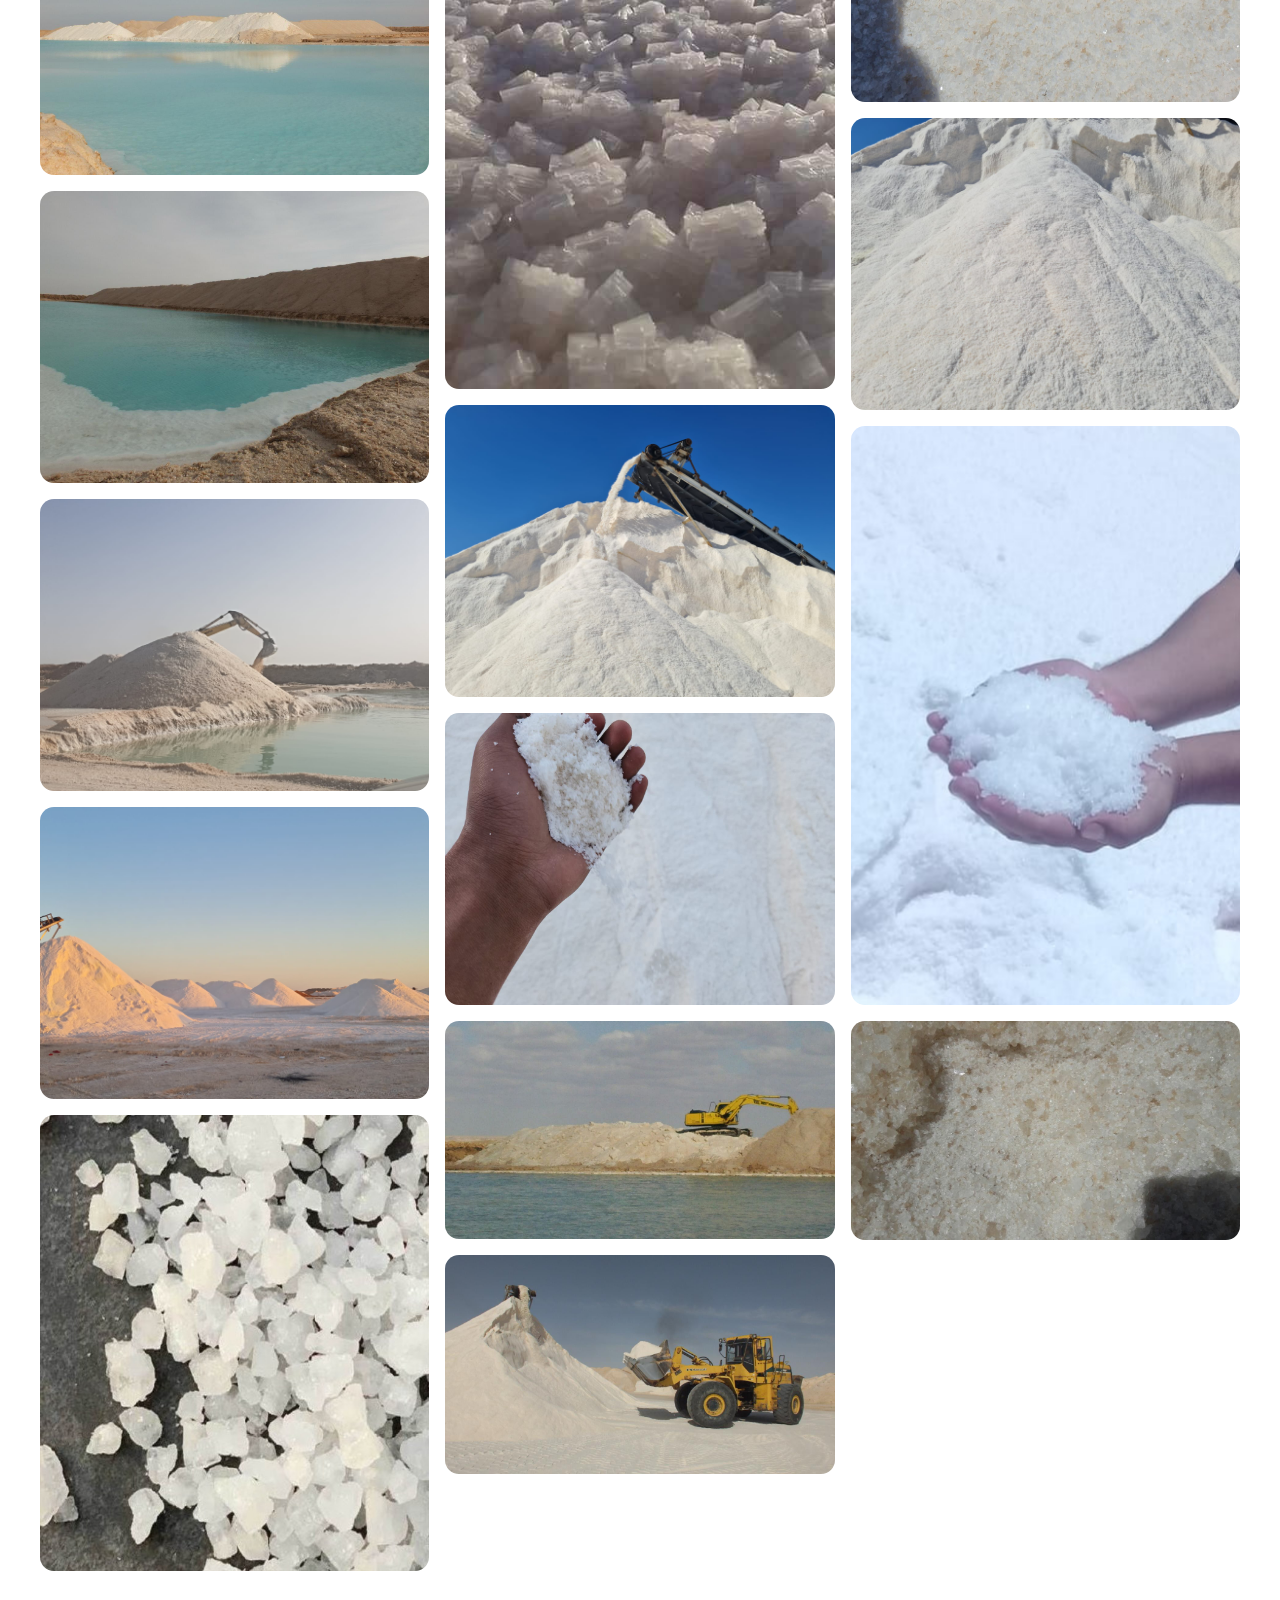
==== commit e9c264a2: "Header: keep menu links on one line in every language" ====
--- a/cs/index.html
+++ b/cs/index.html
@@ -116,7 +116,18 @@
     .lang__menu a { display: flex; align-items: center; gap: 12px; padding: 9px 12px; border-radius: 10px; color: var(--salt-heading); text-decoration: none; font-size: .9375rem; }
     .lang__menu a b { width: 24px; font-weight: 600; }
     .lang__menu a:hover, .lang__menu a[aria-current] { background: var(--tint); }
-    /* Hamburger menu when the links do not fit on one line (longer languages) */
+    /* Longer languages: shrink the header in two steps before falling back to the hamburger menu */
+    .site-header.is-tight .container { gap: 14px; }
+    .site-header.is-tight .logo img { height: 60px; }
+    .site-header.is-tight .nav, .site-header.is-tight .nav ul { gap: 12px; }
+    .site-header.is-tight .nav ul a:not(.btn) { font-size: .875rem; }
+    .site-header.is-tight .nav .btn--sm { padding: .65em 1.1em; font-size: .9375rem; }
+    .site-header.is-tighter .container { gap: 10px; }
+    .site-header.is-tighter .logo img { height: 50px; }
+    .site-header.is-tighter .nav, .site-header.is-tighter .nav ul { gap: 9px; }
+    .site-header.is-tighter .nav ul a:not(.btn) { font-size: .8125rem; }
+    .site-header.is-tighter .nav .btn--sm { padding: .6em .95em; font-size: .875rem; }
+    /* Hamburger menu when the links still do not fit on one line */
     .site-header.is-compact .logo img { height: 52px; }
     .site-header.is-compact .nav-toggle { display: grid; place-items: center; }
     .site-header.is-compact .nav { display: none; position: absolute; top: calc(100% + 8px); left: var(--gutter); right: var(--gutter); flex-direction: column; align-items: stretch; gap: 16px; padding: 20px; background: var(--salt-white); border-radius: var(--radius); box-shadow: 0 20px 50px rgba(7, 57, 72, .18); }
@@ -1079,11 +1090,19 @@
 
     // Switch to the hamburger menu whenever the header links do not fit on one line.
     const headerBar = header.querySelector('.container');
-    const fitHeader = () => {
-      header.classList.remove('is-compact');
+    const headerFits = () => {
       const limit = headerBar.getBoundingClientRect().right - parseFloat(getComputedStyle(headerBar).paddingRight);
       const lang = headerBar.querySelector('.lang');
-      if (nav.scrollWidth > nav.clientWidth + 1 || lang.getBoundingClientRect().right > limit + 1) header.classList.add('is-compact');
+      return nav.scrollWidth <= nav.clientWidth + 1 && lang.getBoundingClientRect().right <= limit + 1;
+    };
+    const fitHeader = () => {
+      const steps = [[], ['is-tight'], ['is-tight', 'is-tighter'], ['is-compact']];
+      header.classList.remove('is-tight', 'is-tighter', 'is-compact');
+      for (const step of steps) {
+        header.classList.remove('is-tight', 'is-tighter', 'is-compact');
+        header.classList.add(...step);
+        if (step.includes('is-compact') || headerFits()) break;
+      }
     };
     fitHeader();
     window.addEventListener('resize', fitHeader);
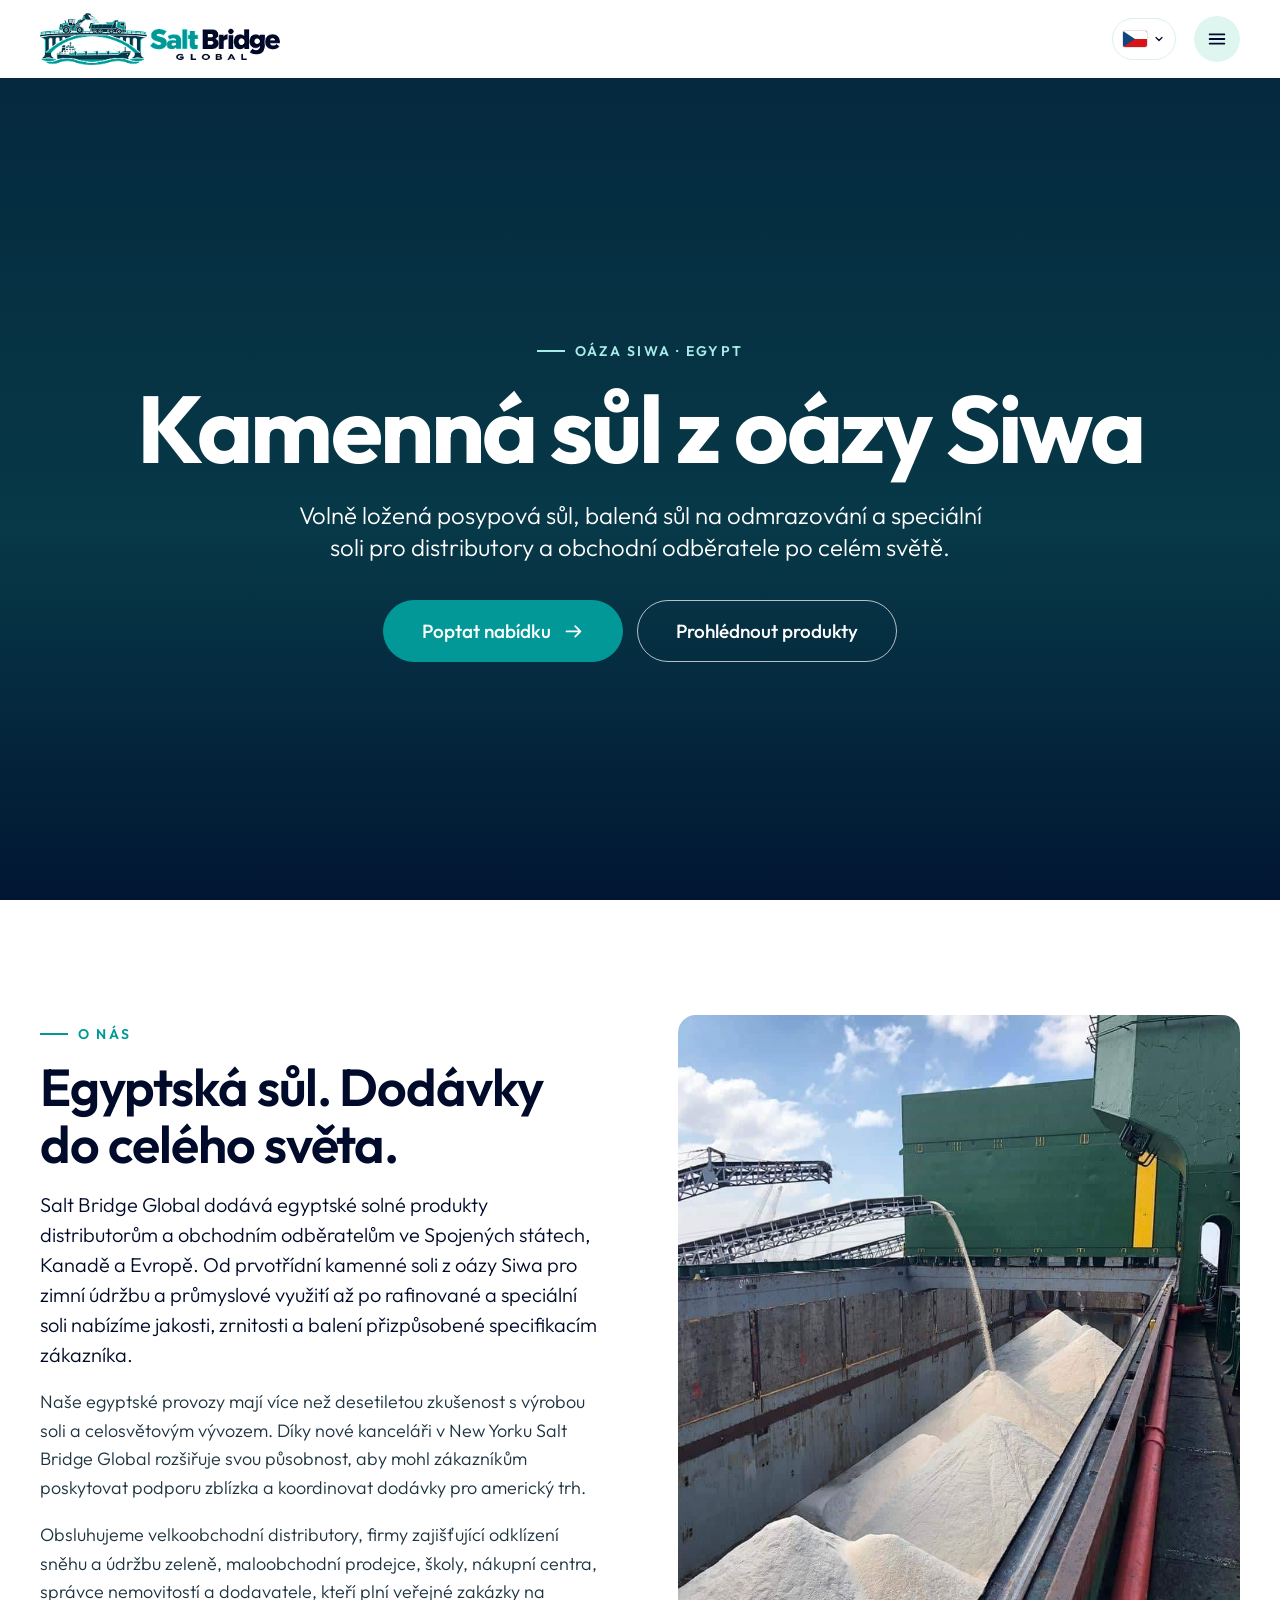
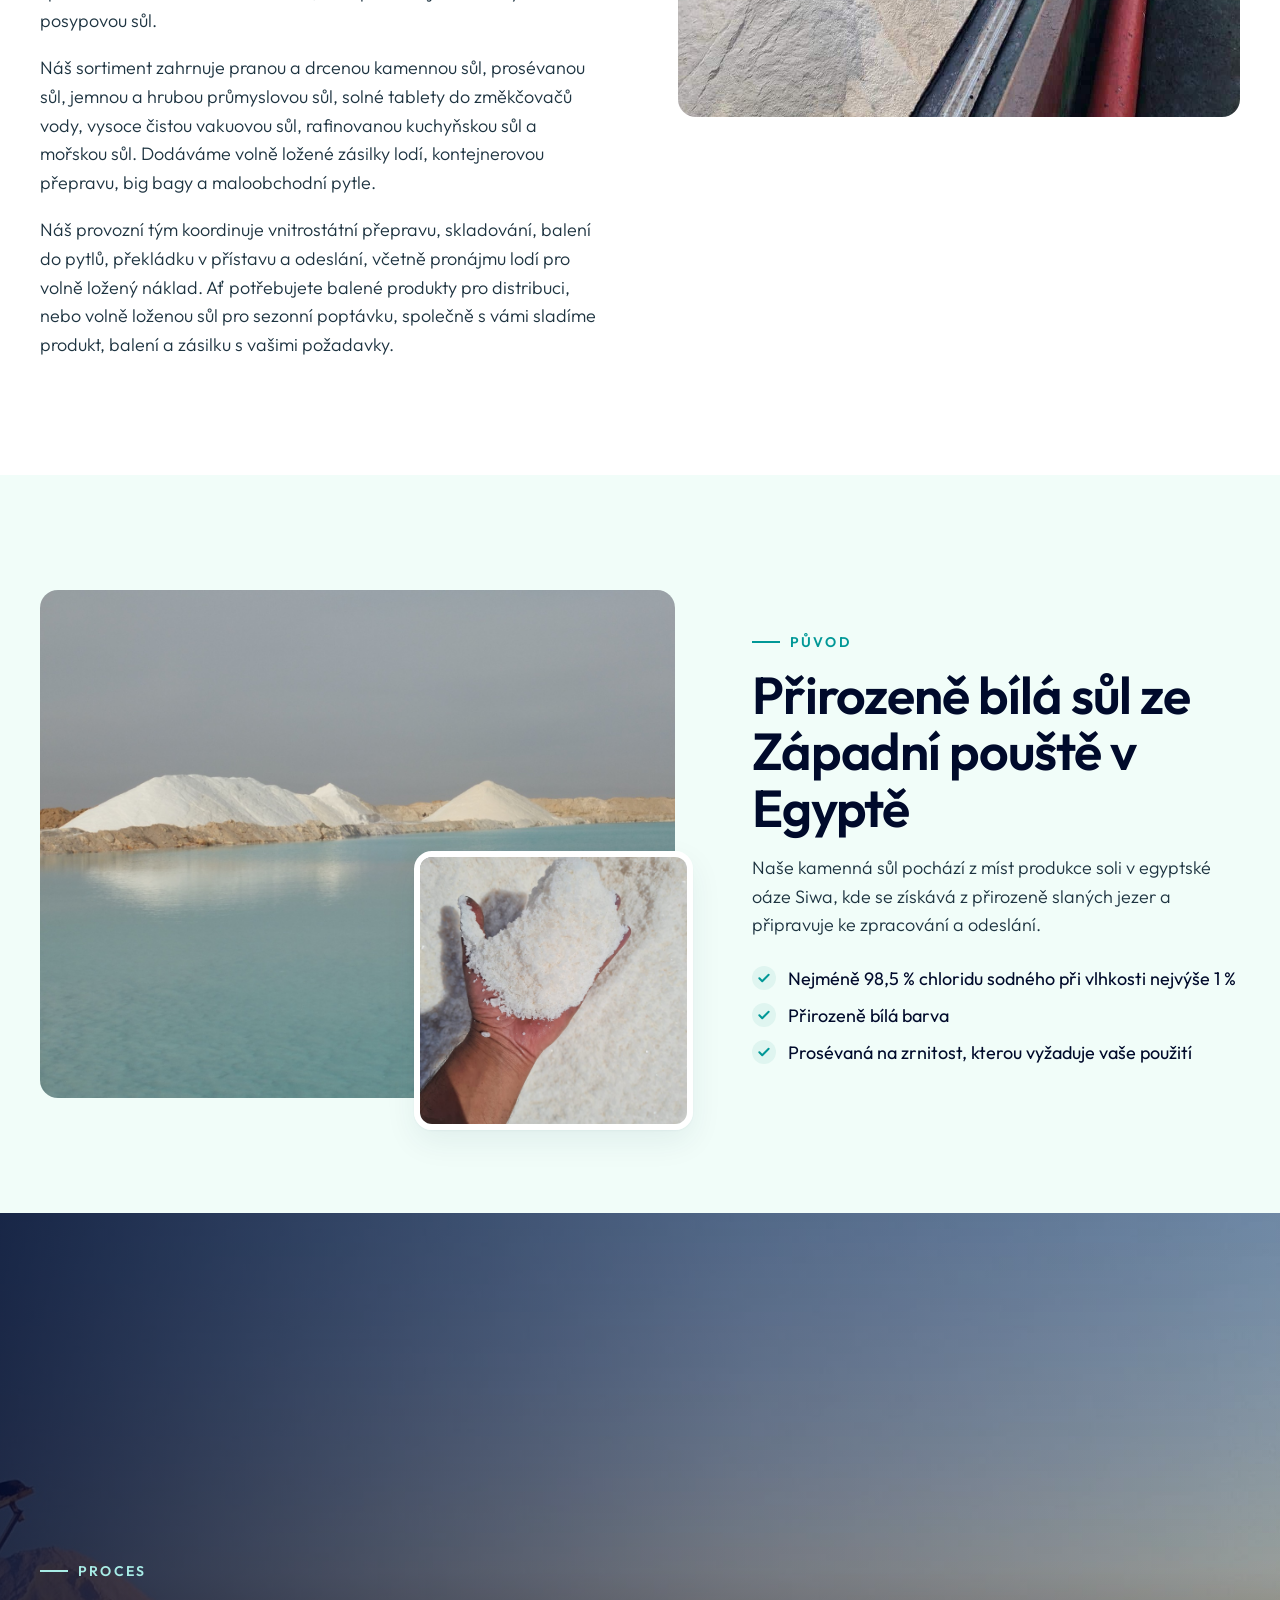
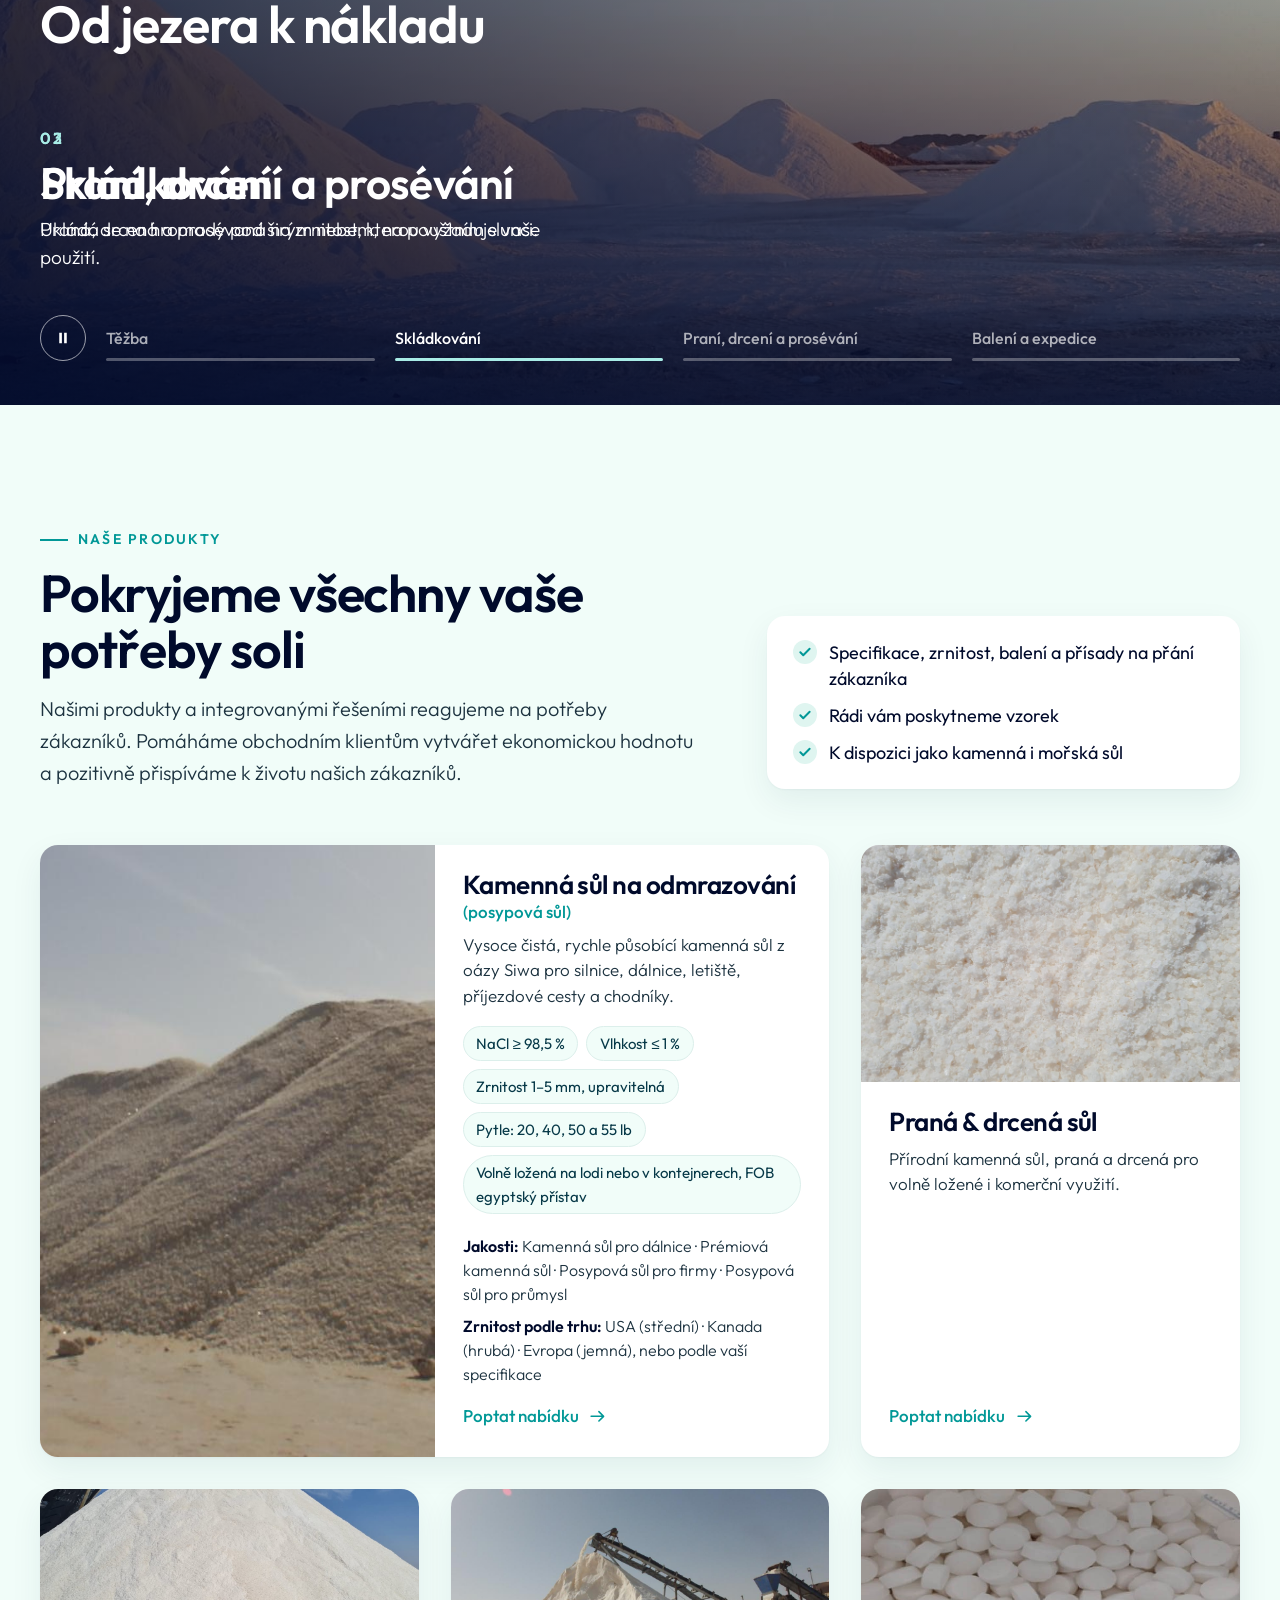
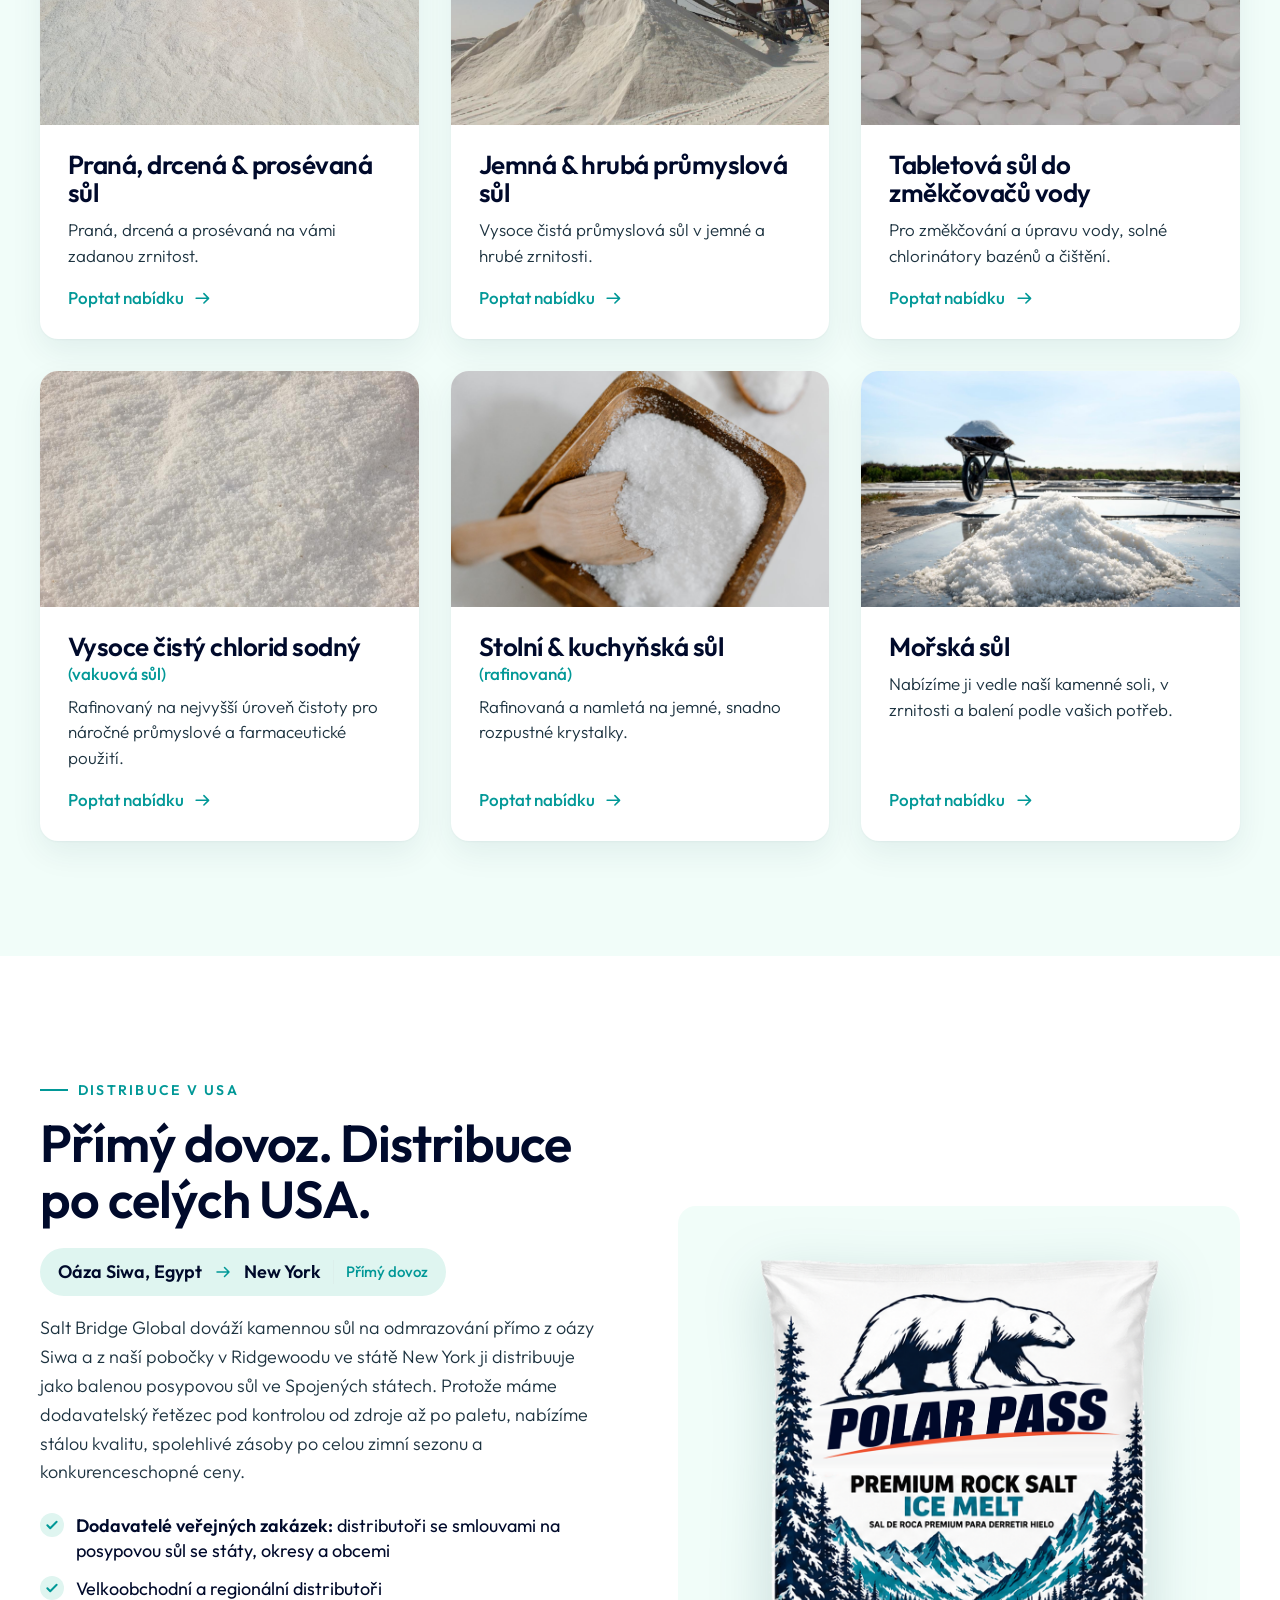
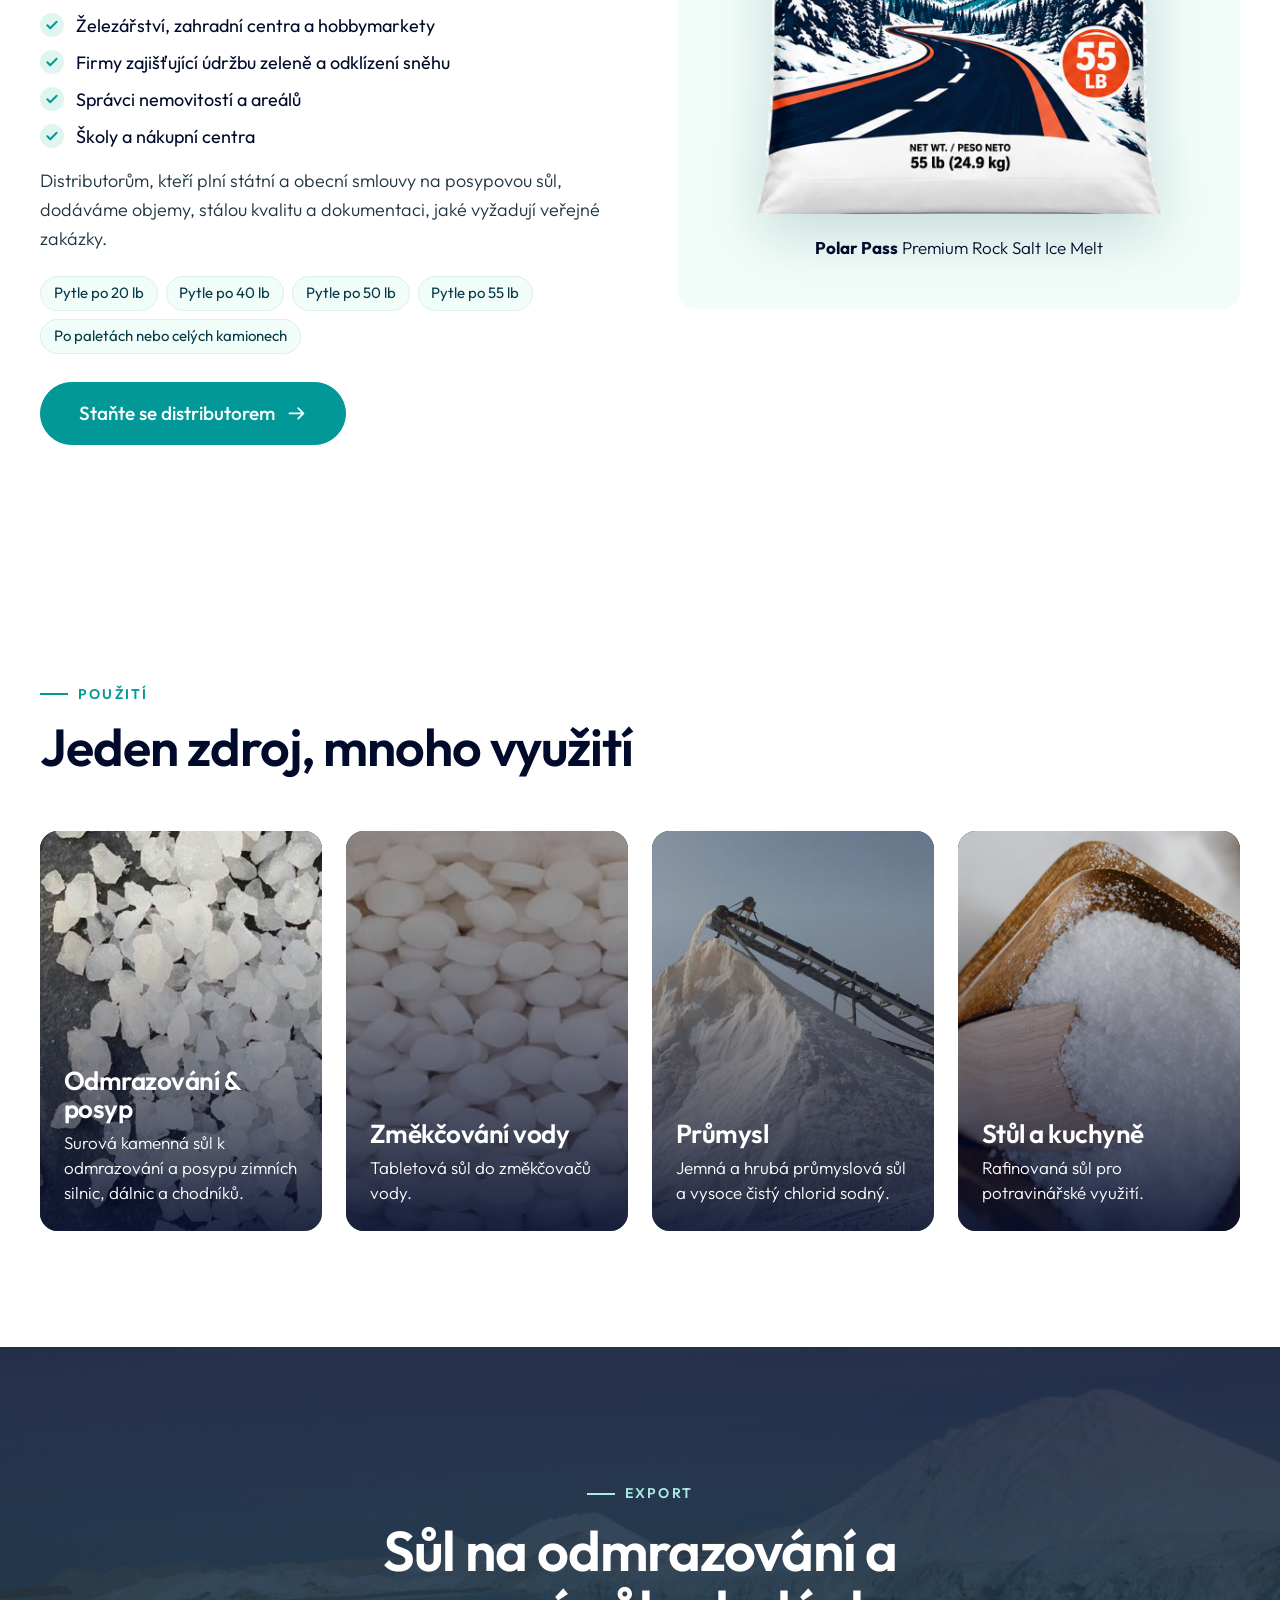
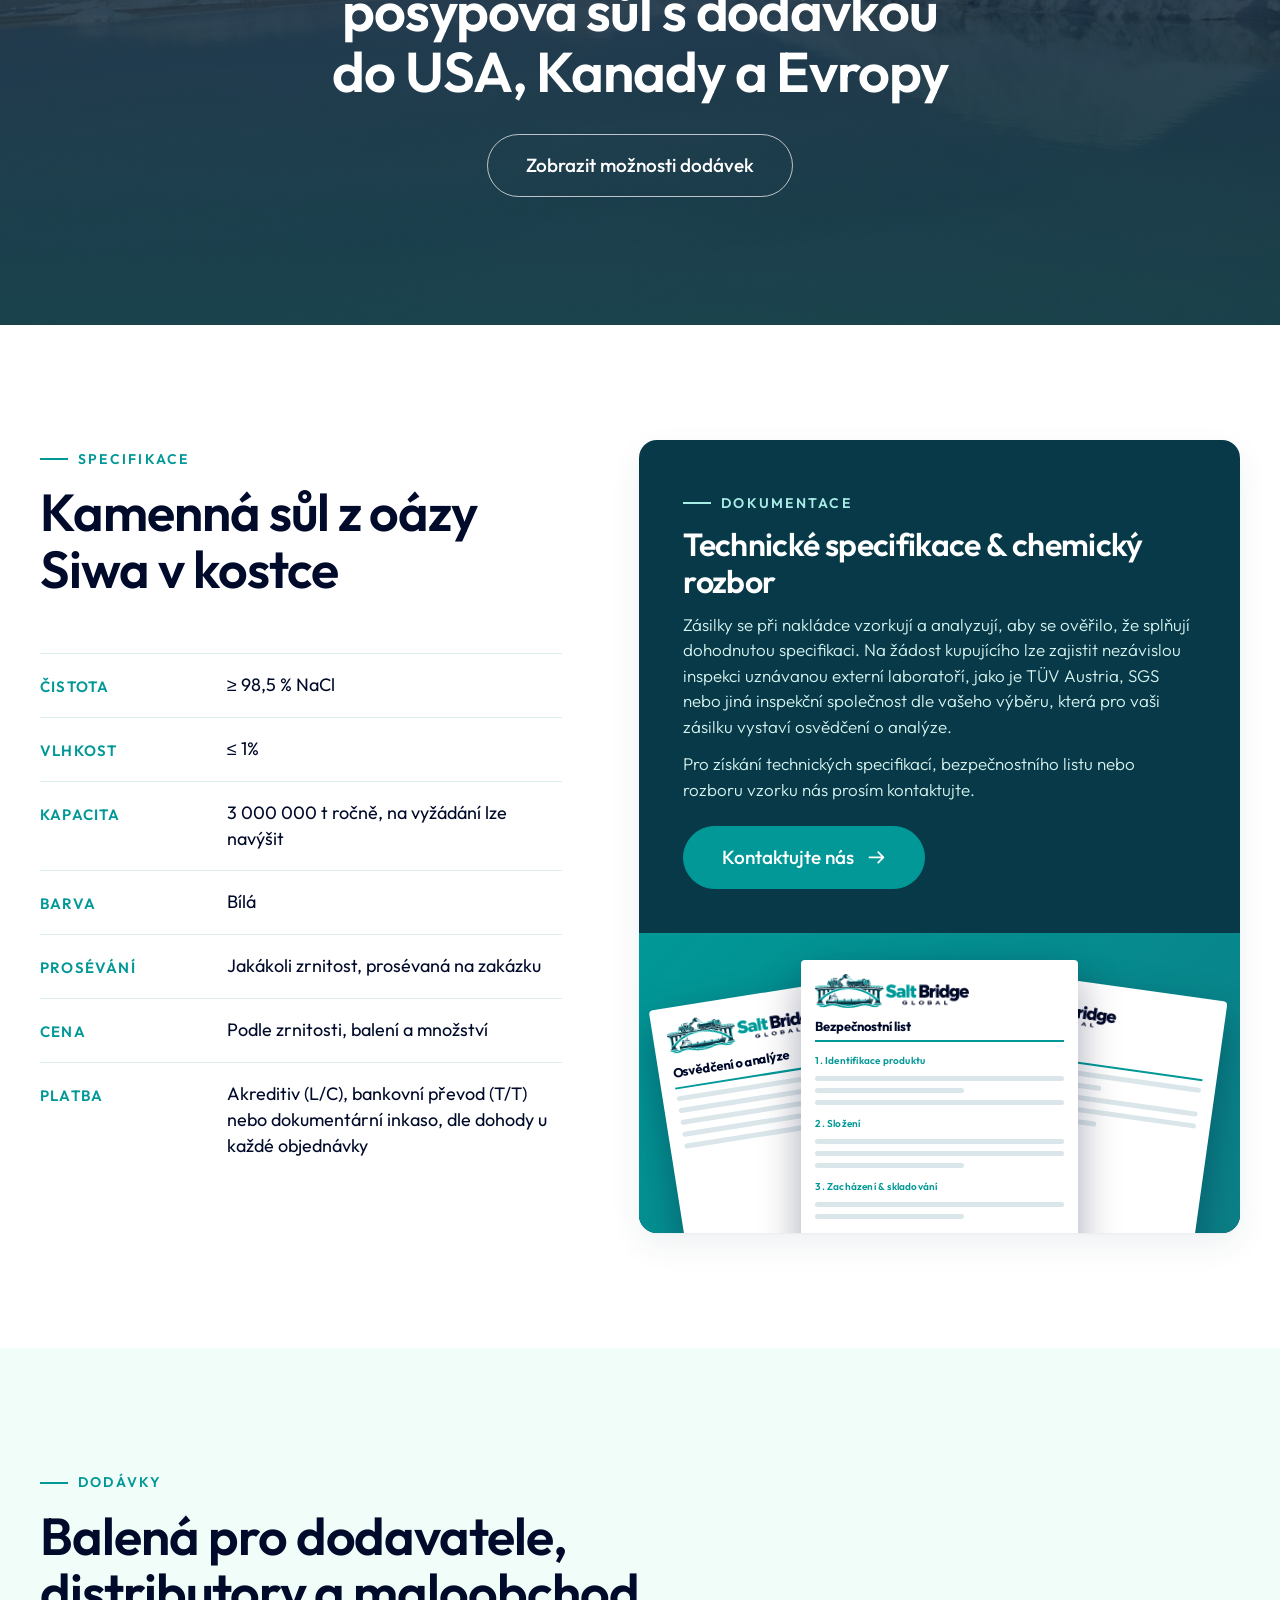
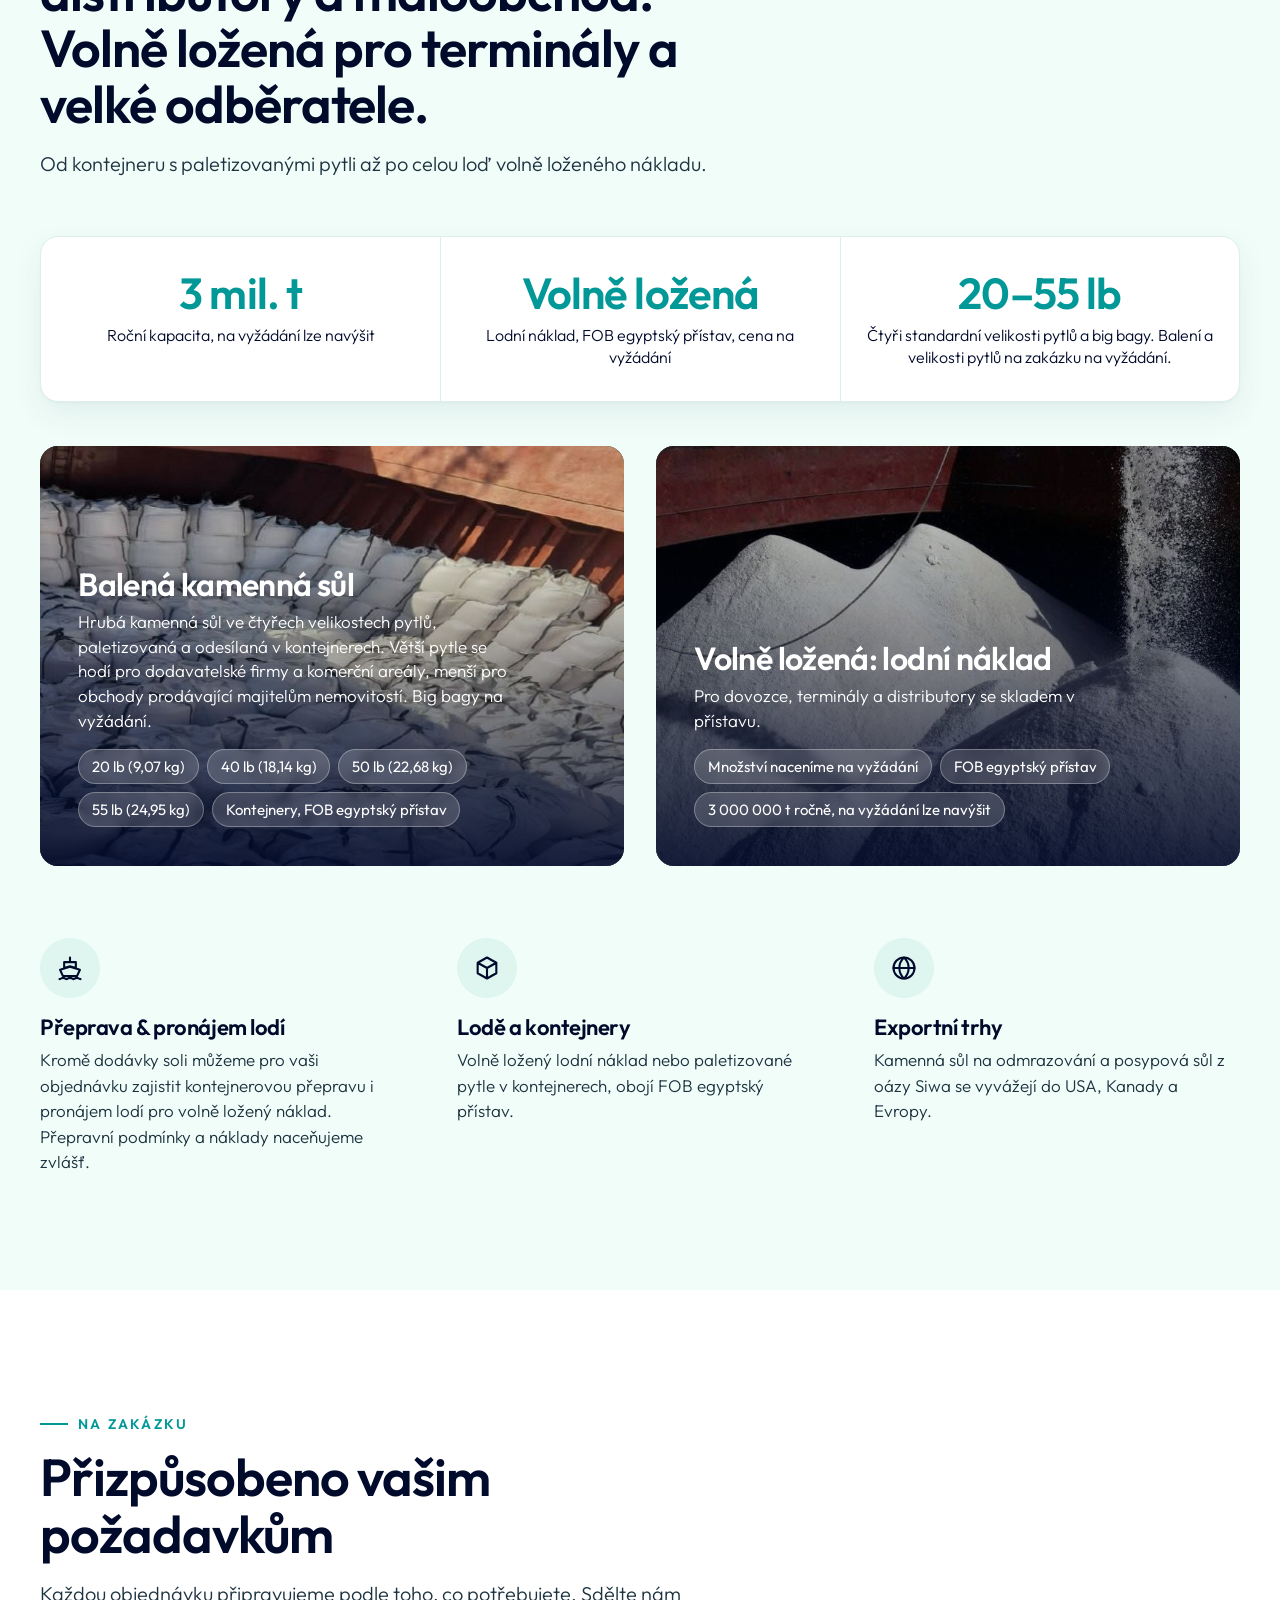
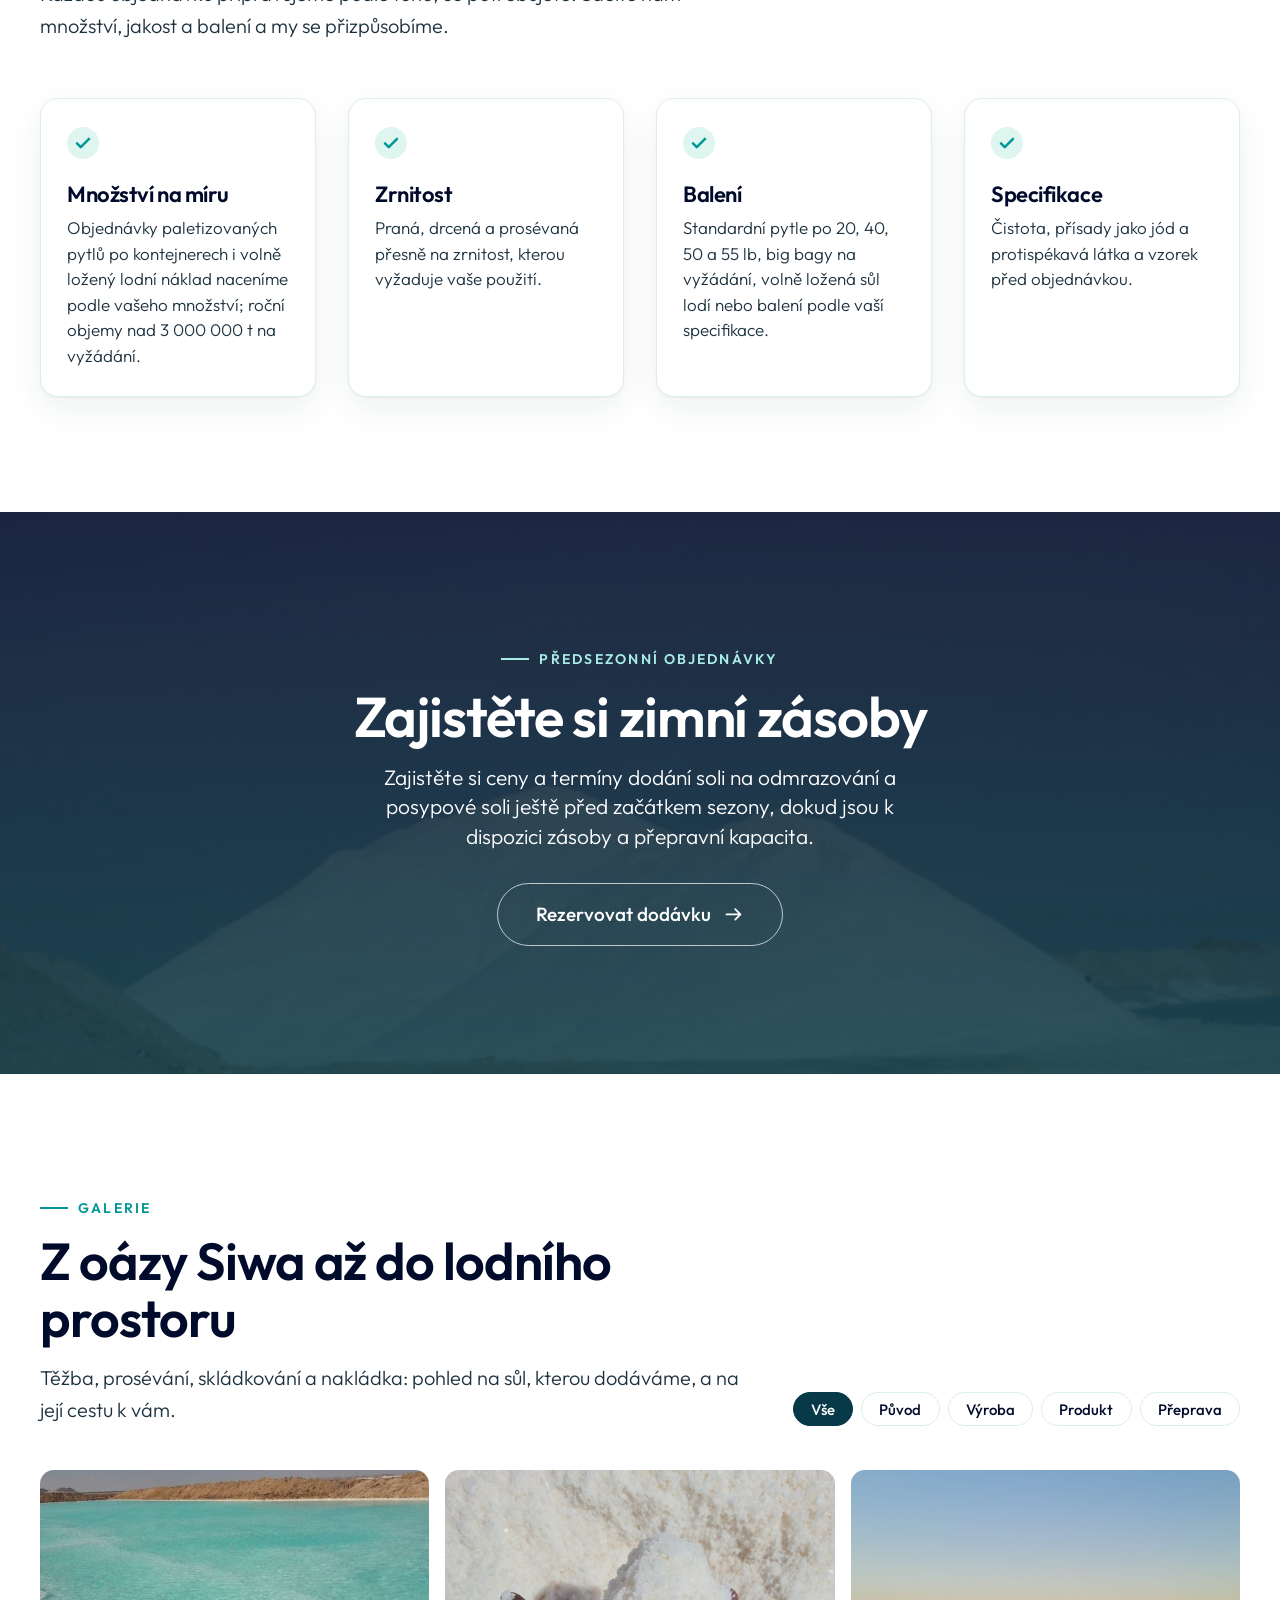
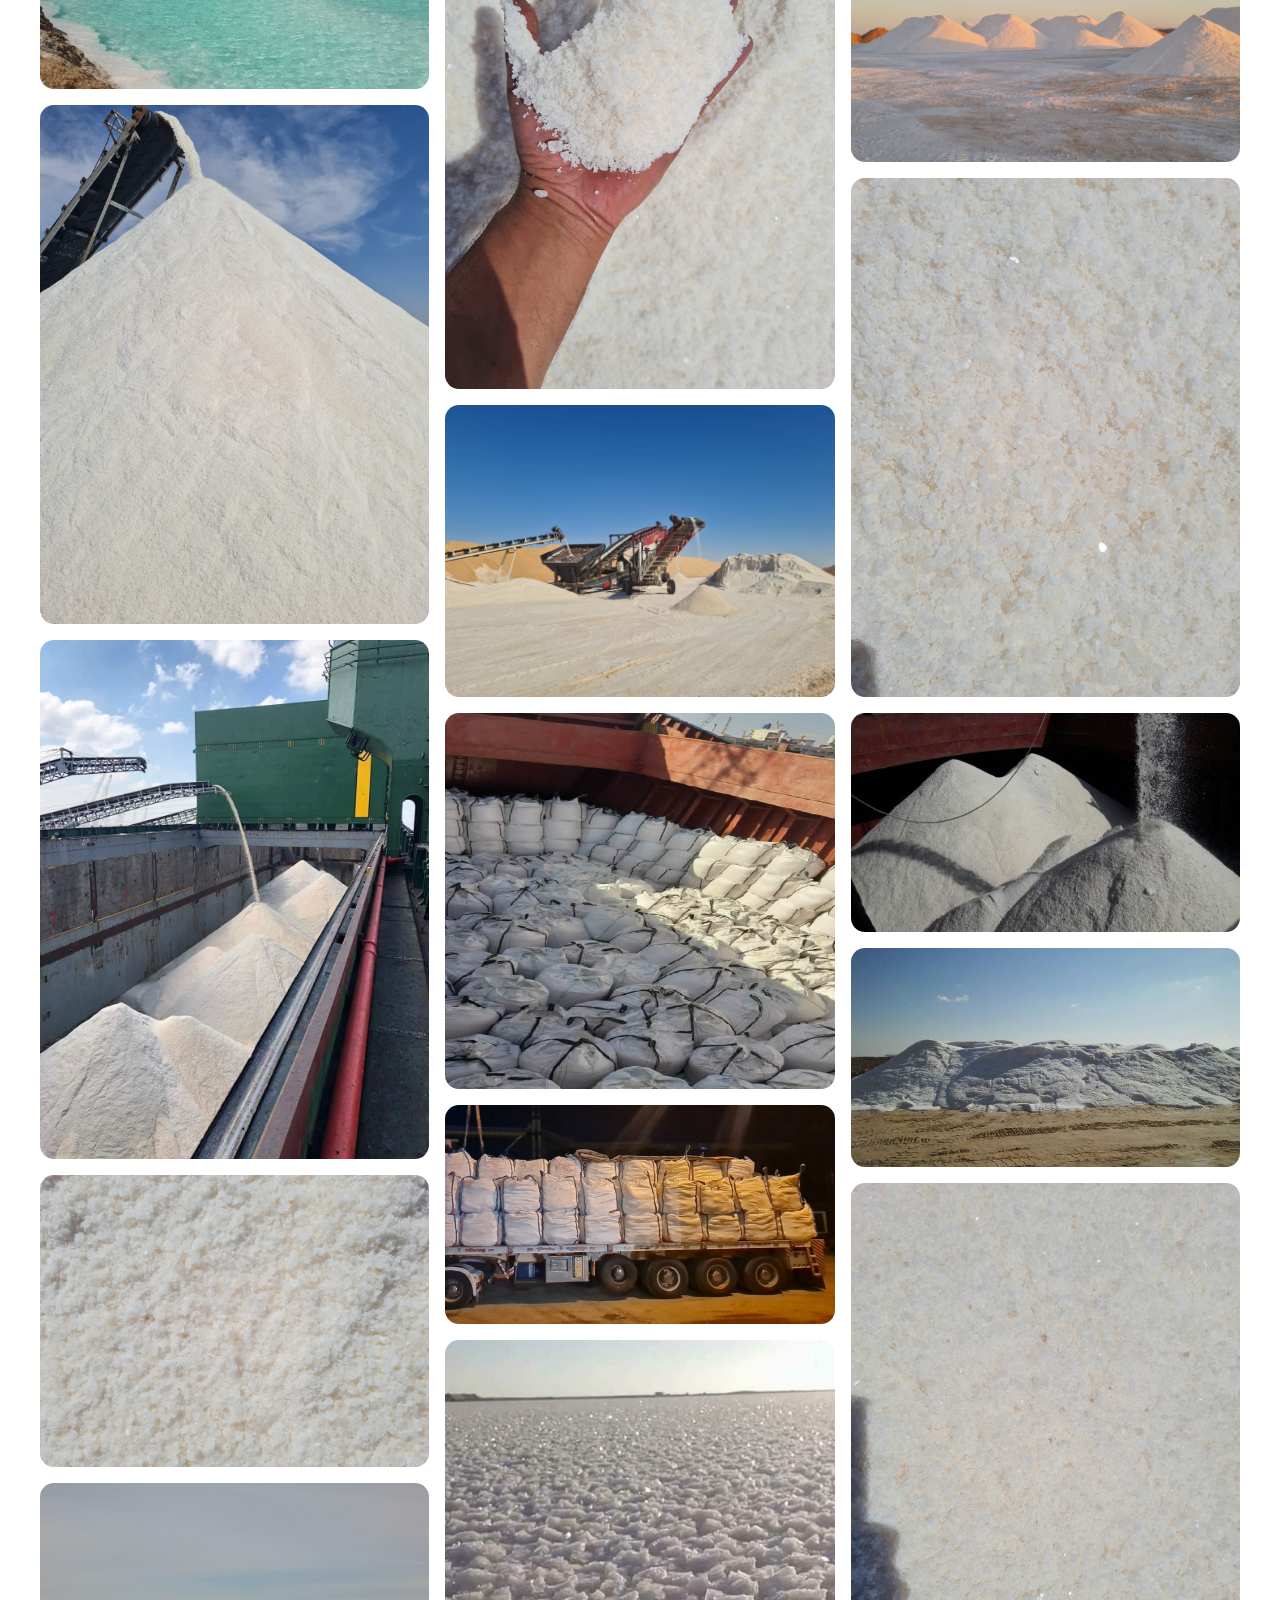
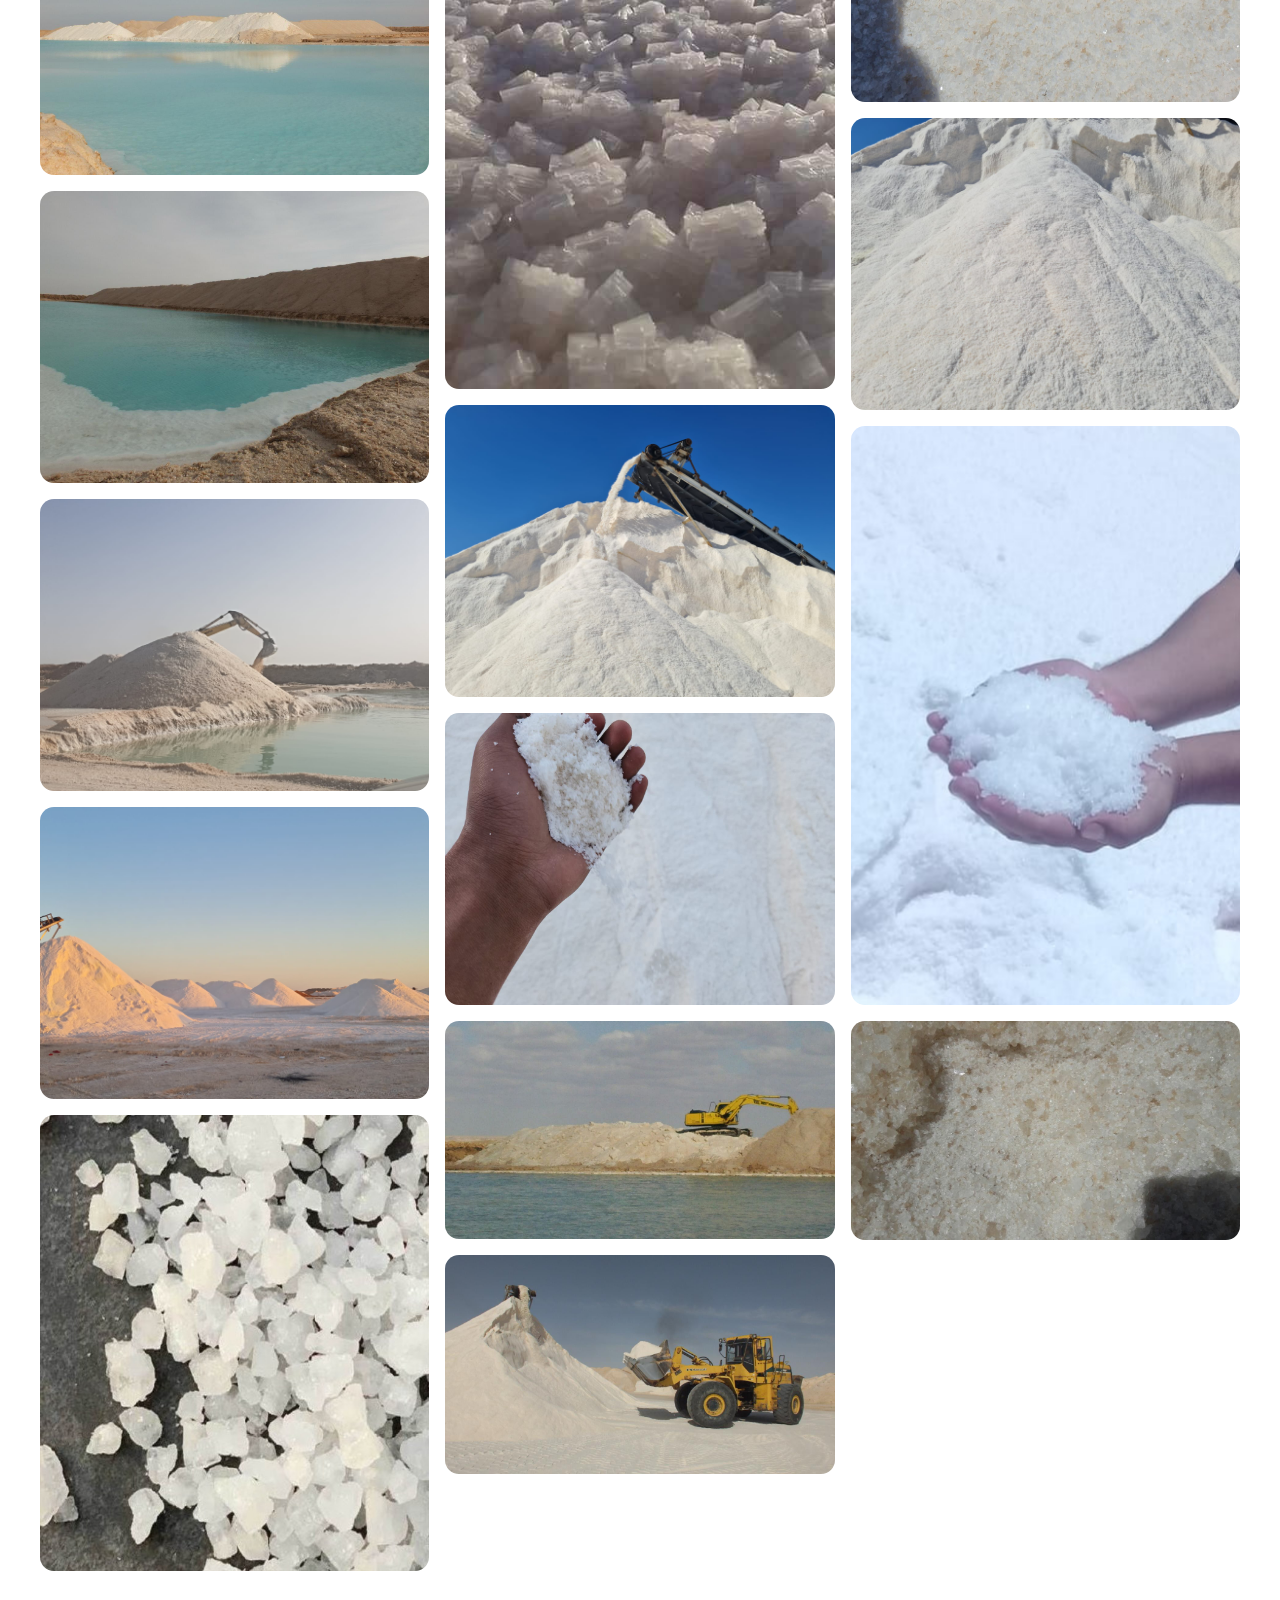
==== commit 46df873d: "Contact: add United States line and +1 to US phone" ====
--- a/cs/index.html
+++ b/cs/index.html
@@ -988,7 +988,7 @@
         <ul class="cta__contact">
           <li><svg aria-hidden="true"><use href="#i-pin"/></svg><div><small>Těžba &amp; výroba</small><address style="font-style: normal">Siwa, Marsa Matruh<br>Egypt</address></div></li>
           <li><svg aria-hidden="true"><use href="#i-pin"/></svg><div><small>Sklad</small><address style="font-style: normal">Minaa Alexandria<br>Alexandrie, Egypt</address><a href="mailto:info@saltbridgeglobal.com">info@saltbridgeglobal.com</a><br><a href="tel:+201116660918">+20 111 666 0918</a></div></li>
-          <li><svg aria-hidden="true"><use href="#i-pin"/></svg><div><small>Smlouvy &amp; prodej</small><address style="font-style: normal">59-35 Menahan St<br>Ridgewood, NY 11385</address><a href="mailto:sales@saltbridgeglobal.com">sales@saltbridgeglobal.com</a><br><a href="tel:+19296943611">(929) 694-3611</a></div></li>
+          <li><svg aria-hidden="true"><use href="#i-pin"/></svg><div><small>Smlouvy &amp; prodej</small><address style="font-style: normal">59-35 Menahan St<br>Ridgewood, NY 11385<br>Spojené státy</address><a href="mailto:sales@saltbridgeglobal.com">sales@saltbridgeglobal.com</a><br><a href="tel:+19296943611">+1 (929) 694-3611</a></div></li>
         </ul>
       </div>
     </section>
@@ -1279,7 +1279,7 @@
         form.reset();
         status.textContent = 'Děkujeme! Vaše poptávka byla odeslána. Náš tým se vám brzy ozve.';
       } catch (err) {
-        status.innerHTML = 'Poptávku se bohužel nepodařilo odeslat. Napište nám na <a href="mailto:info@saltbridgeglobal.com">info@saltbridgeglobal.com</a> nebo zavolejte na <a href="tel:+19296943611">(929) 694-3611</a>.';
+        status.innerHTML = 'Poptávku se bohužel nepodařilo odeslat. Napište nám na <a href="mailto:info@saltbridgeglobal.com">info@saltbridgeglobal.com</a> nebo zavolejte na <a href="tel:+19296943611">+1 (929) 694-3611</a>.';
       } finally {
         submitBtn.disabled = false;
       }
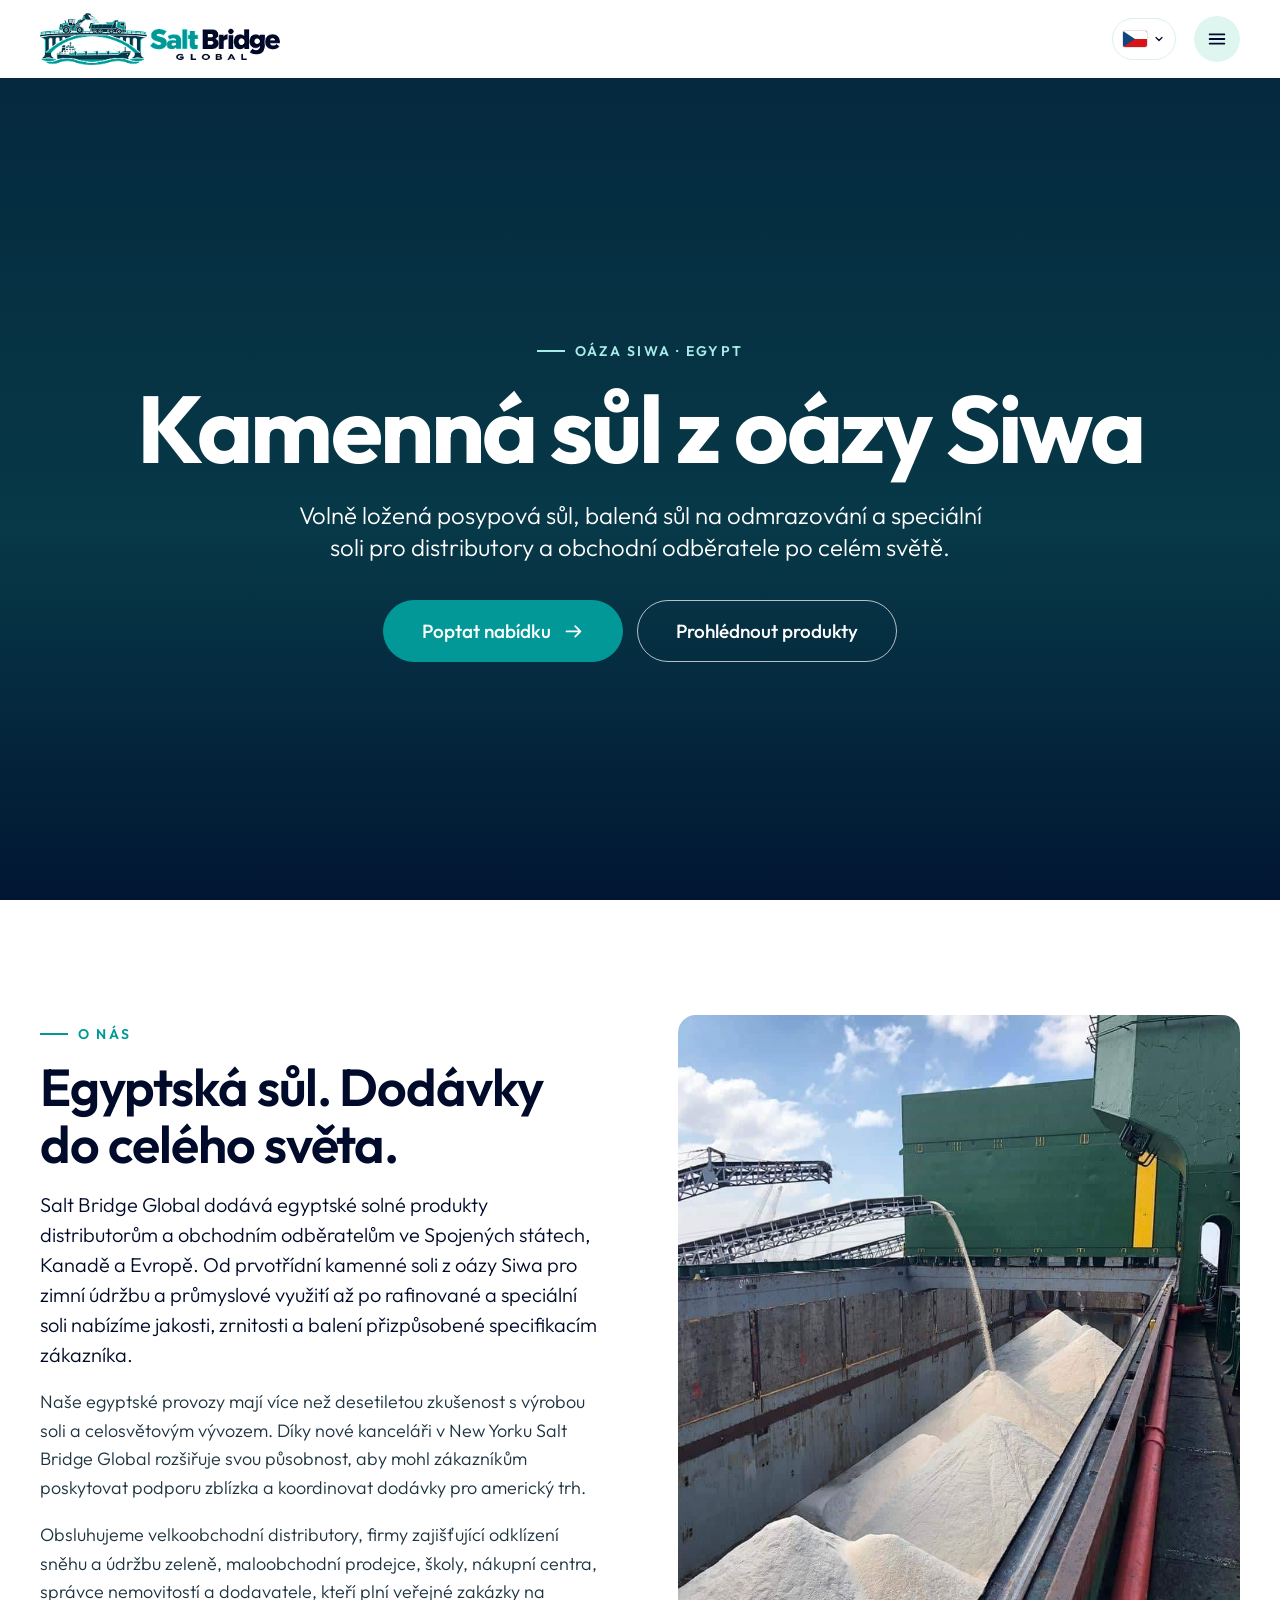
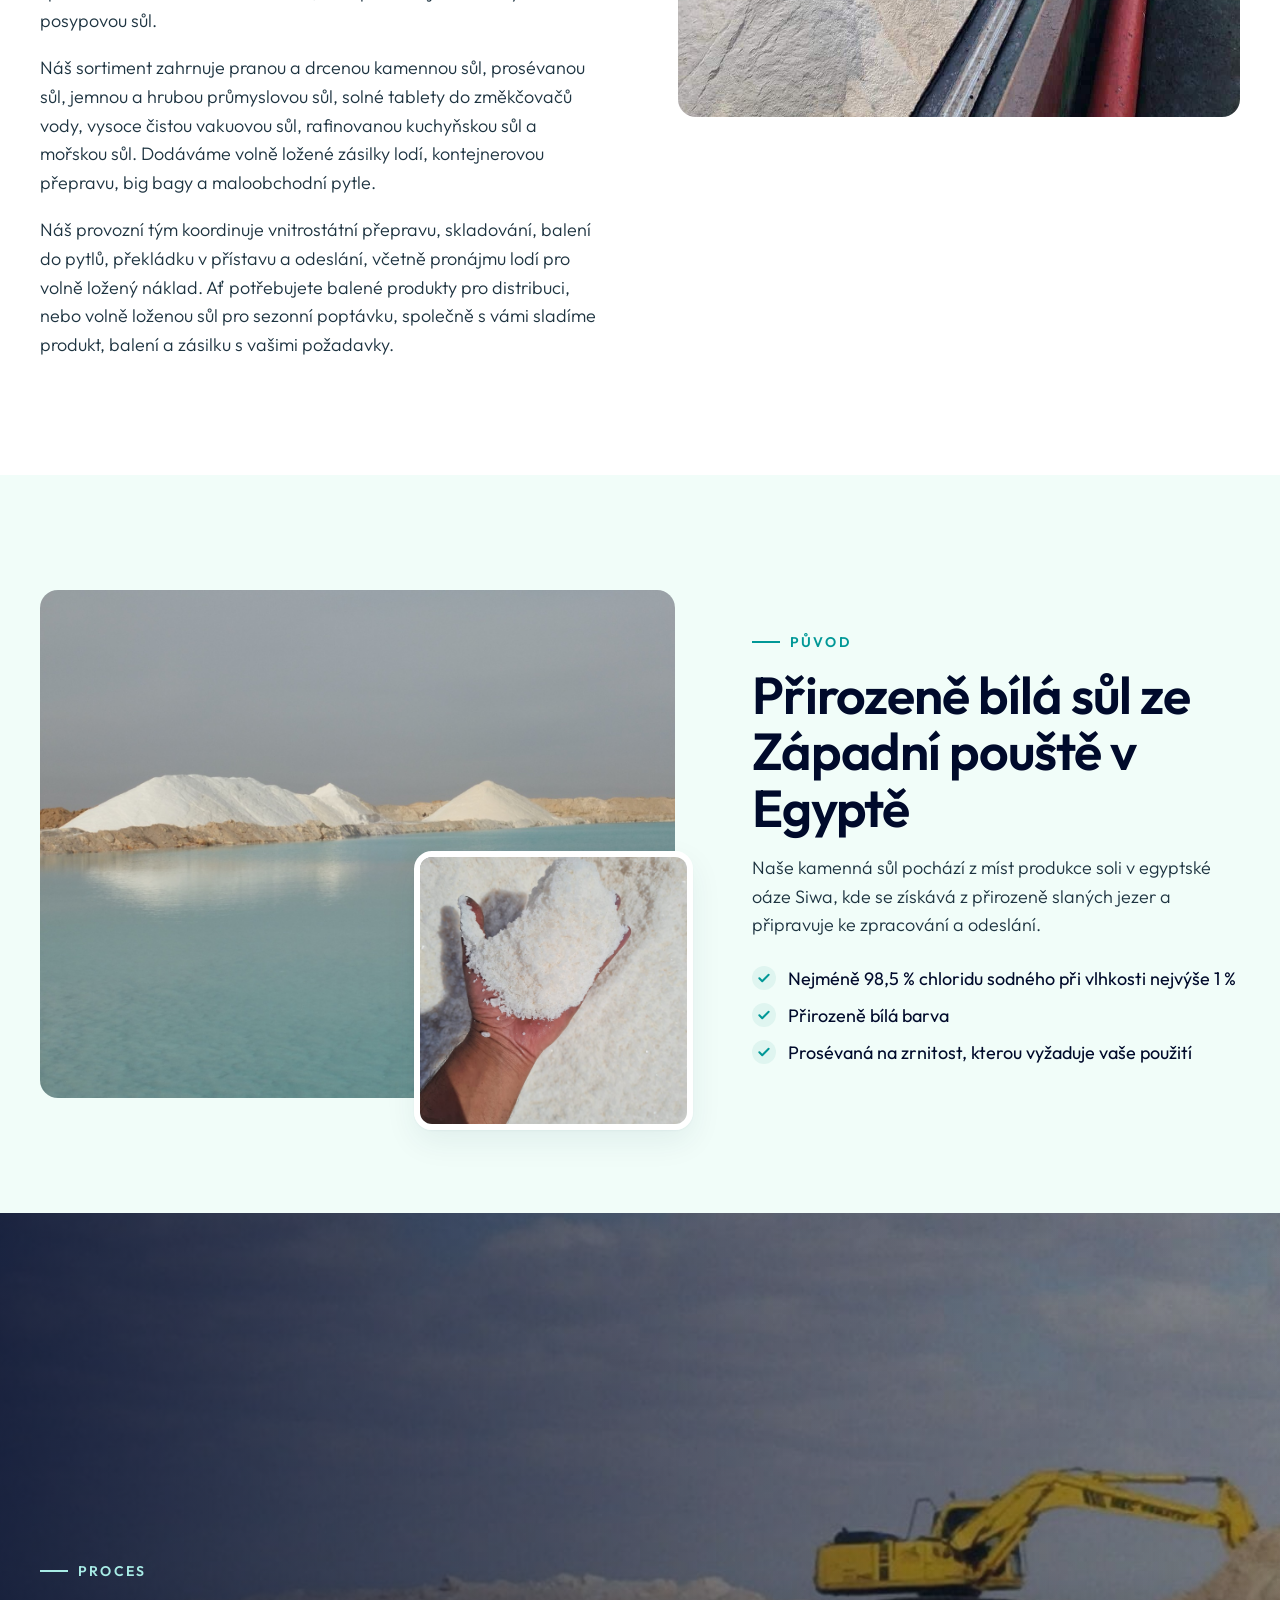
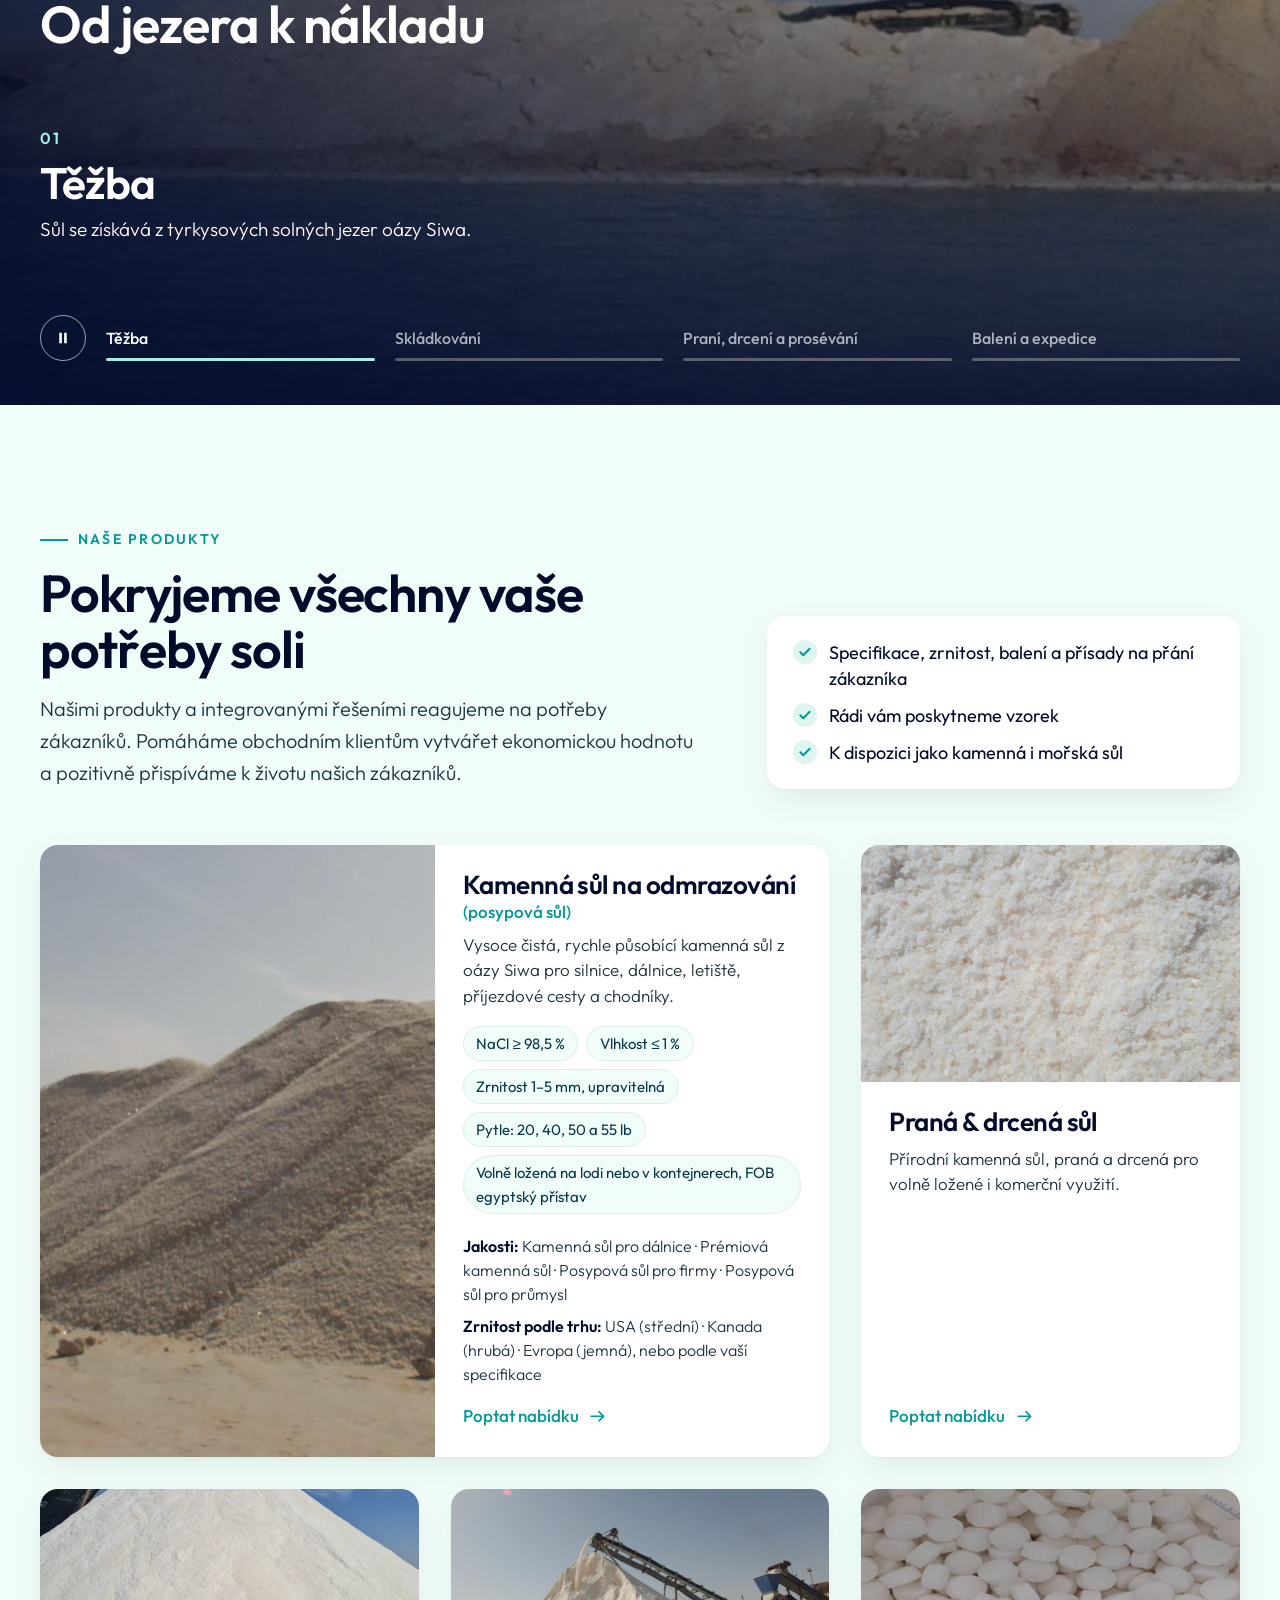
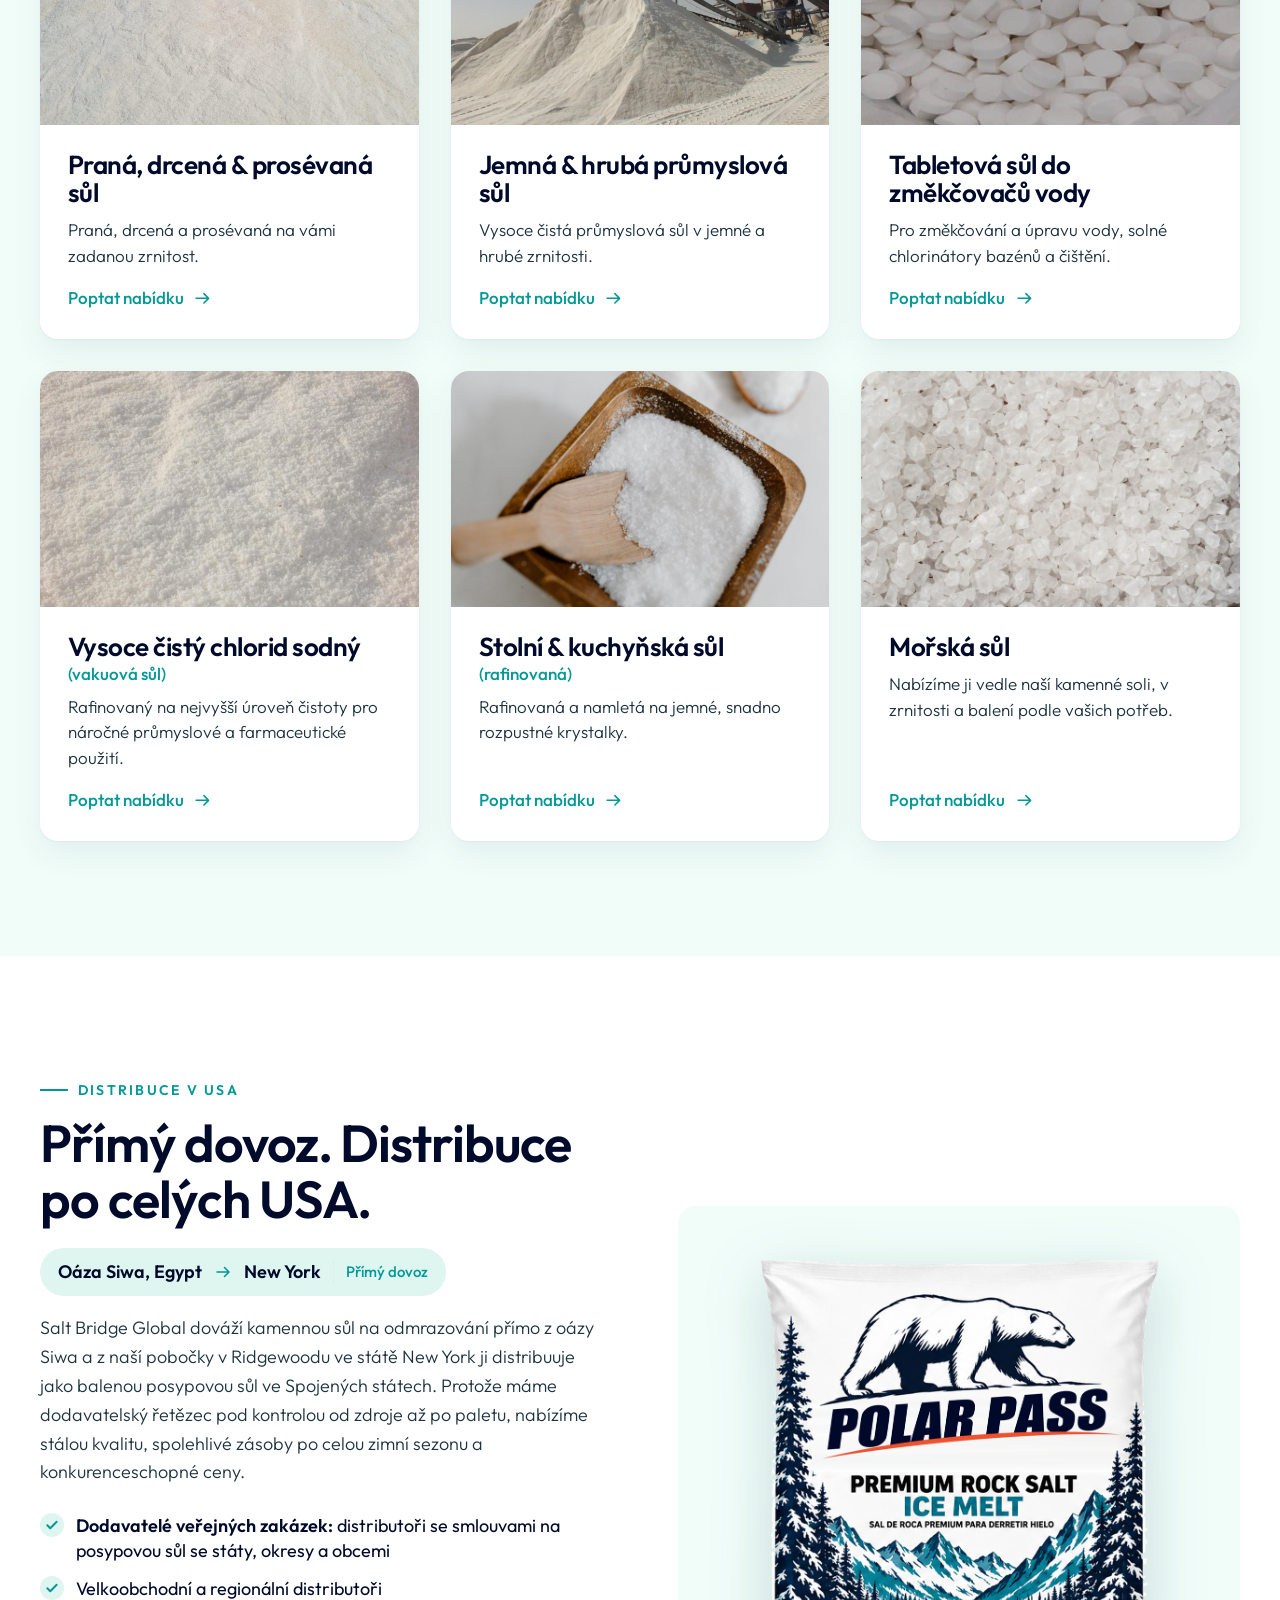
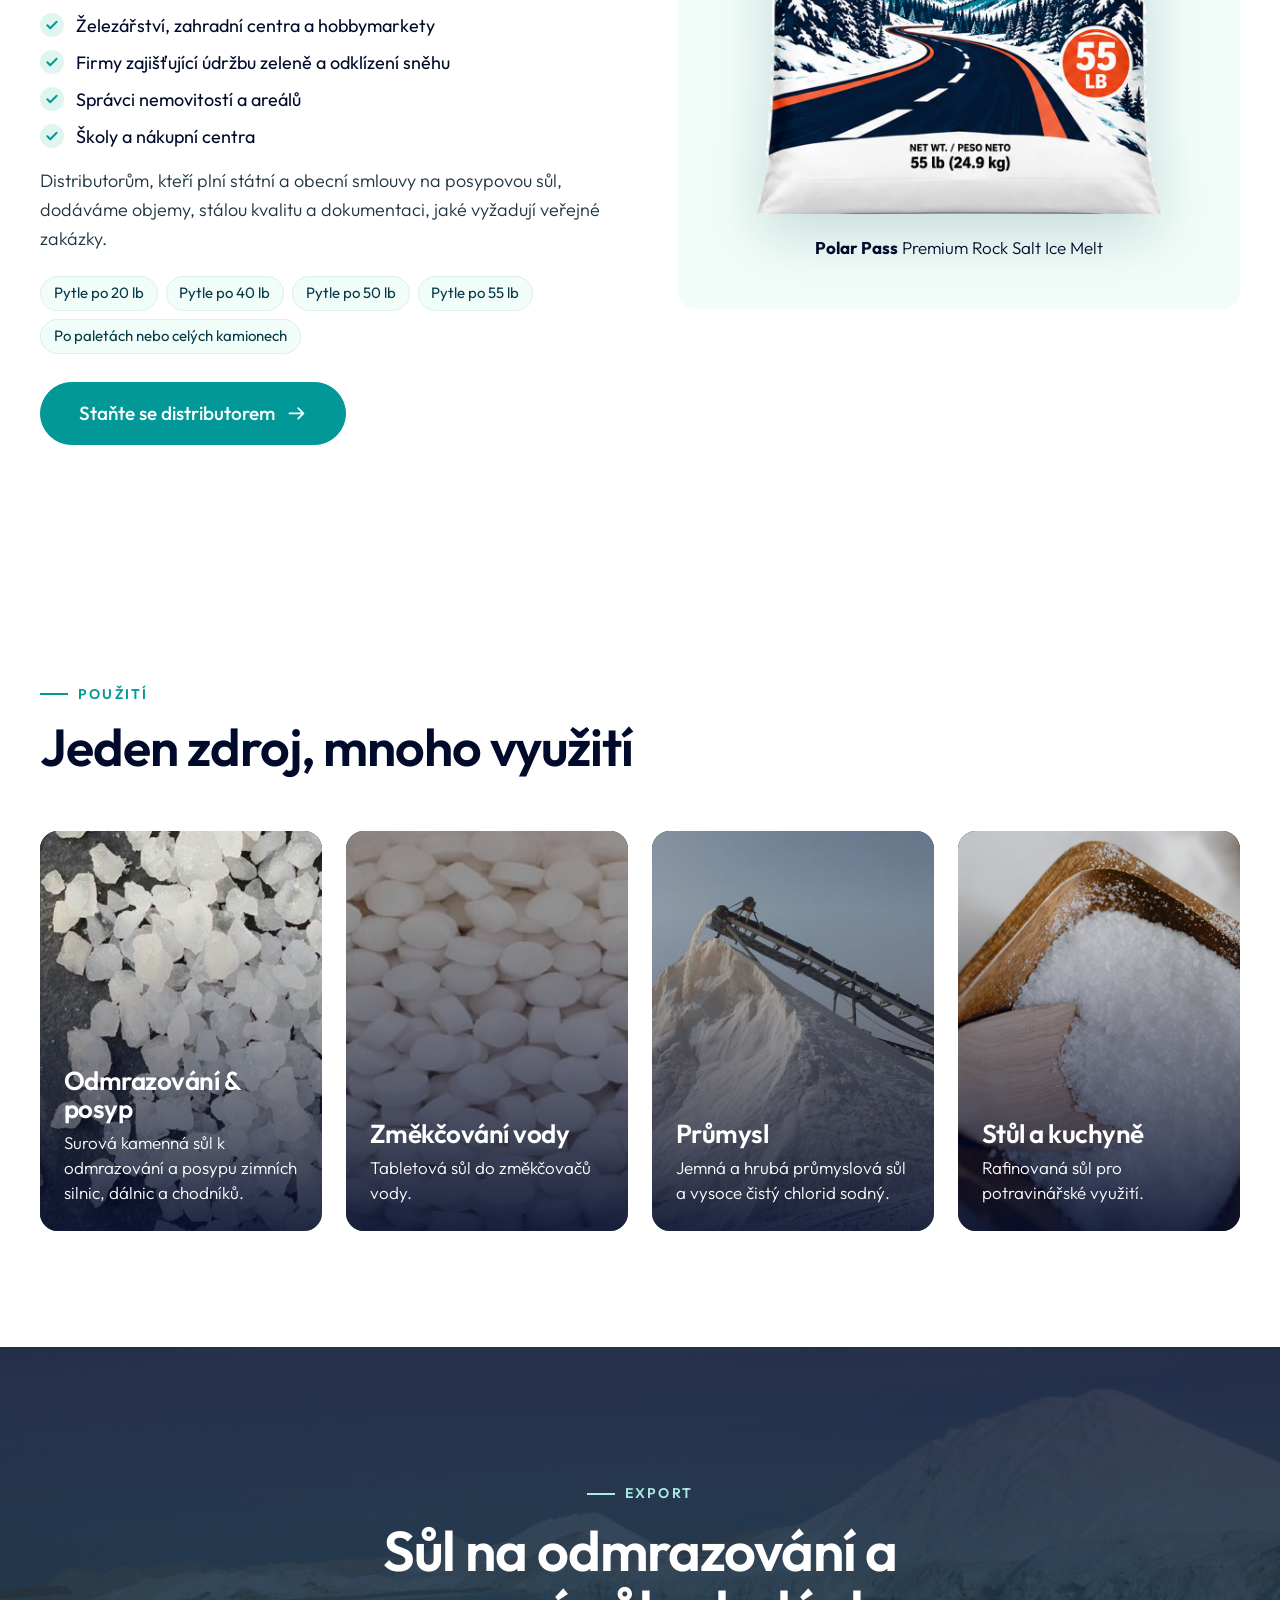
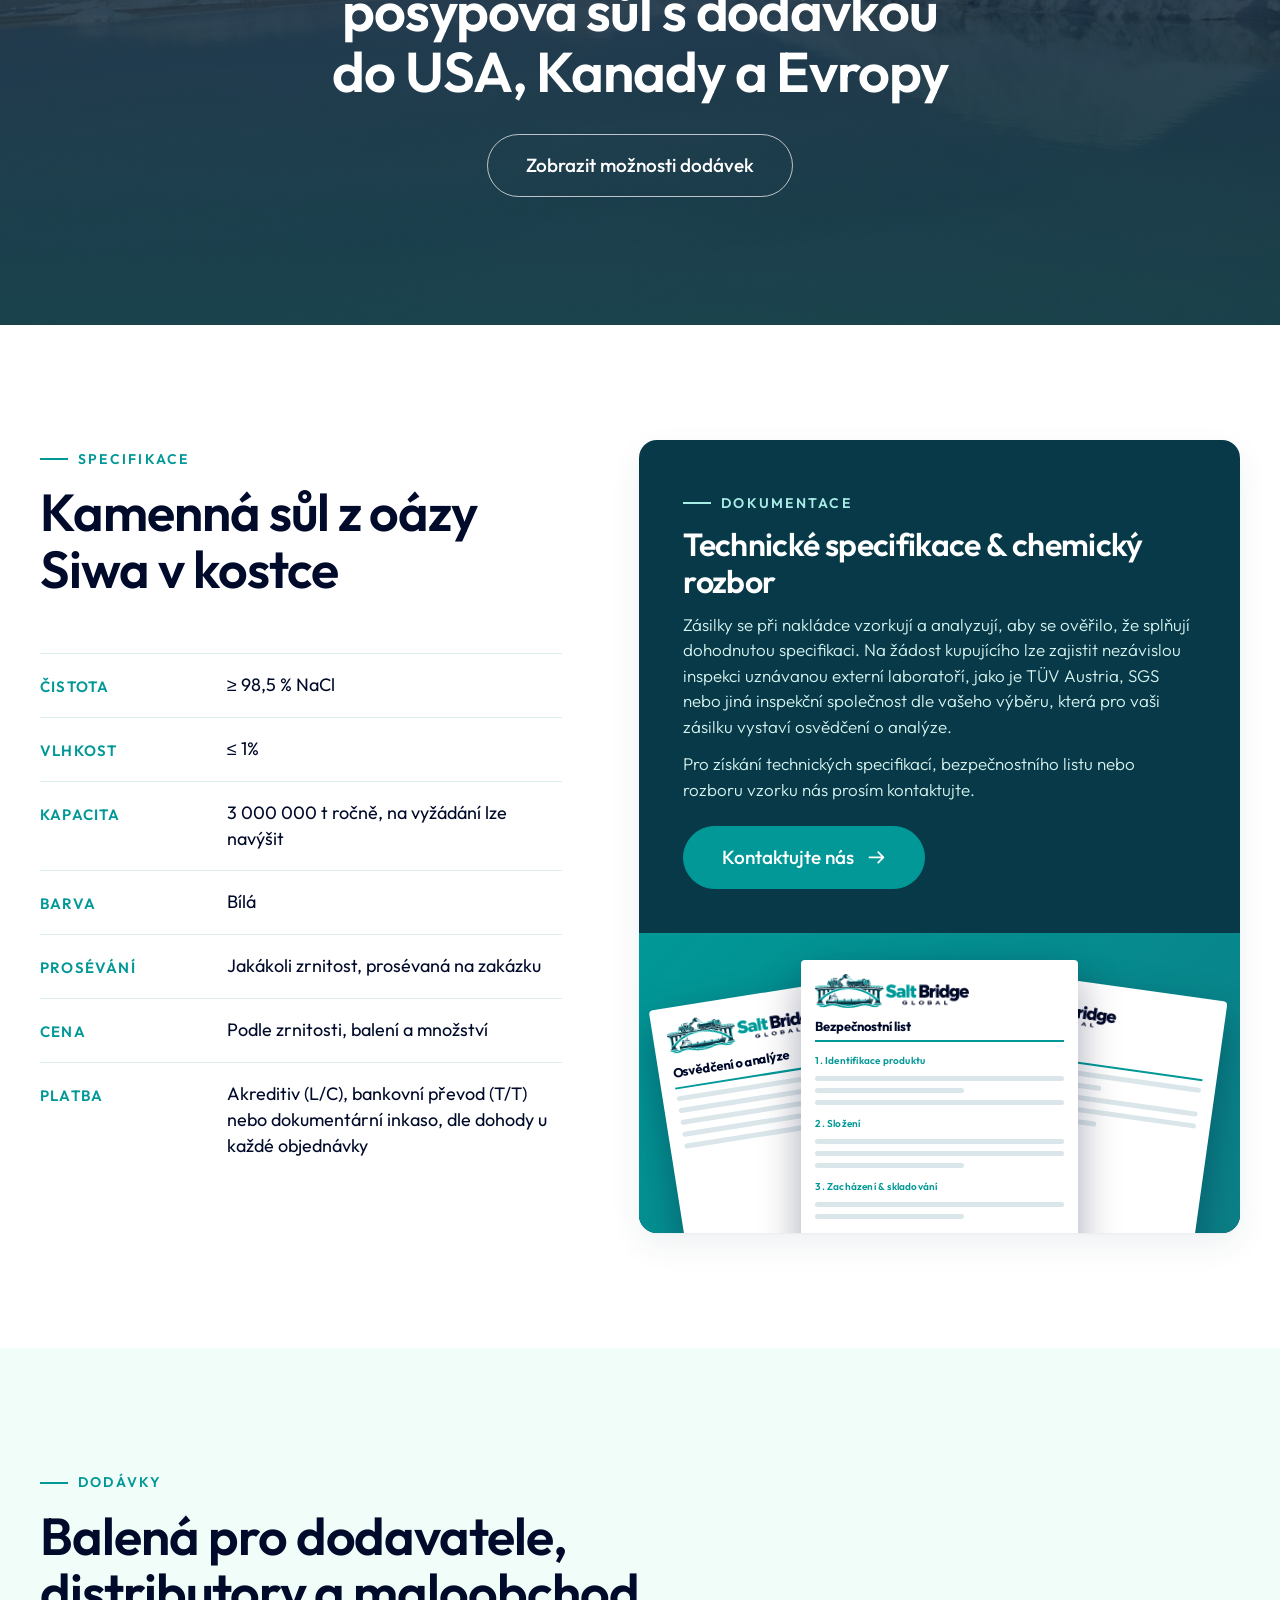
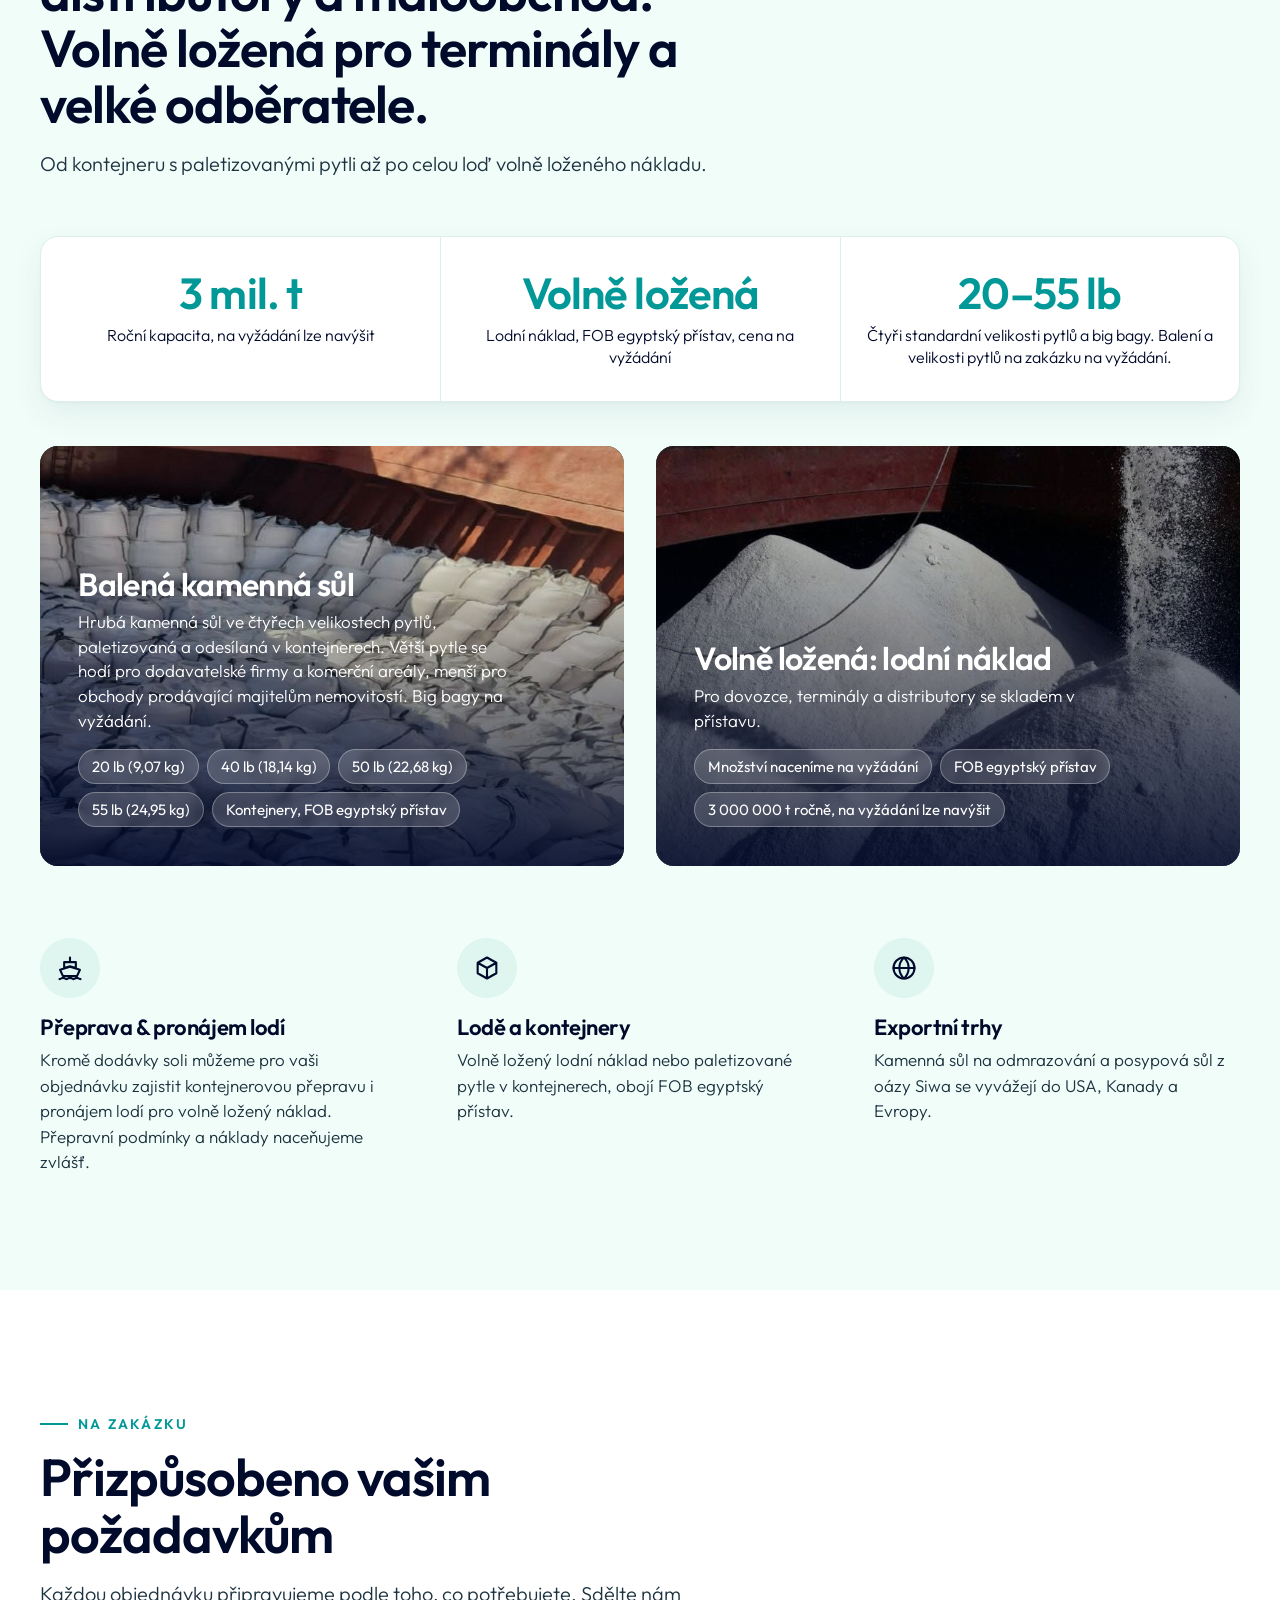
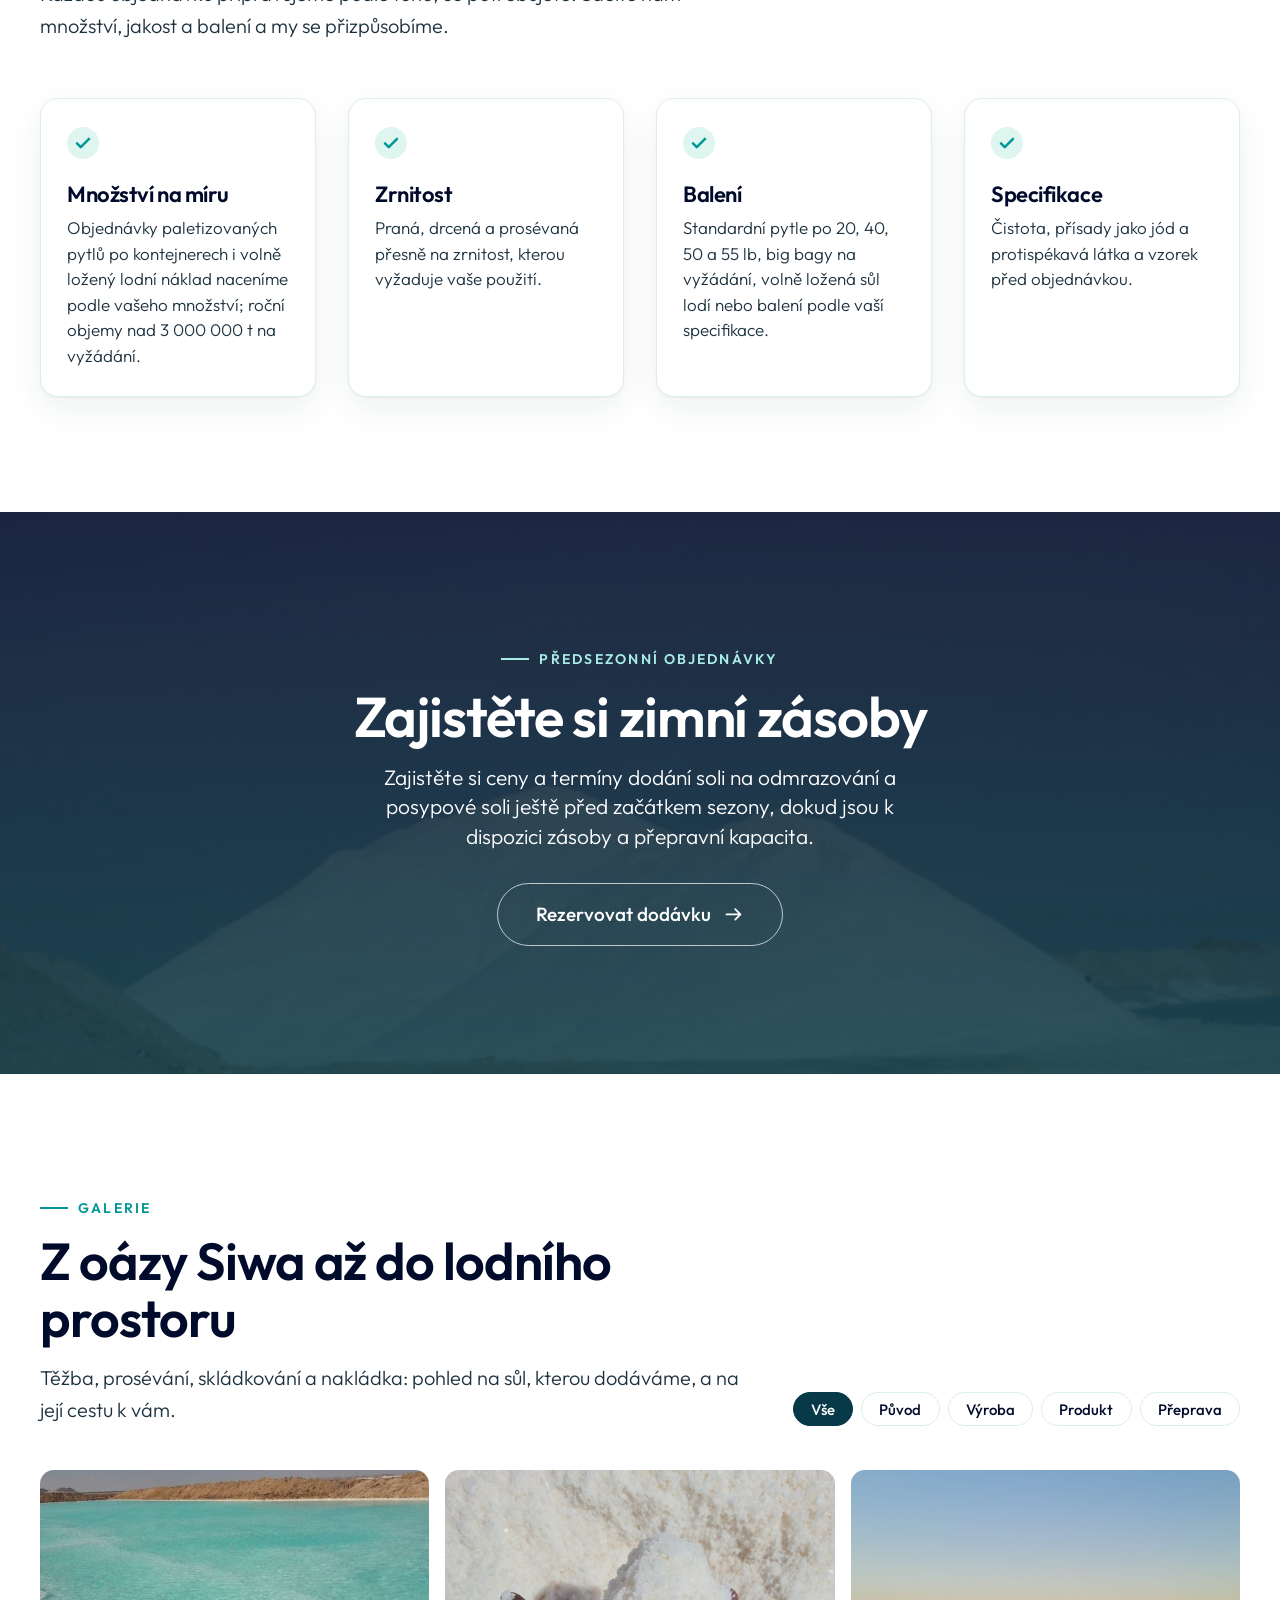
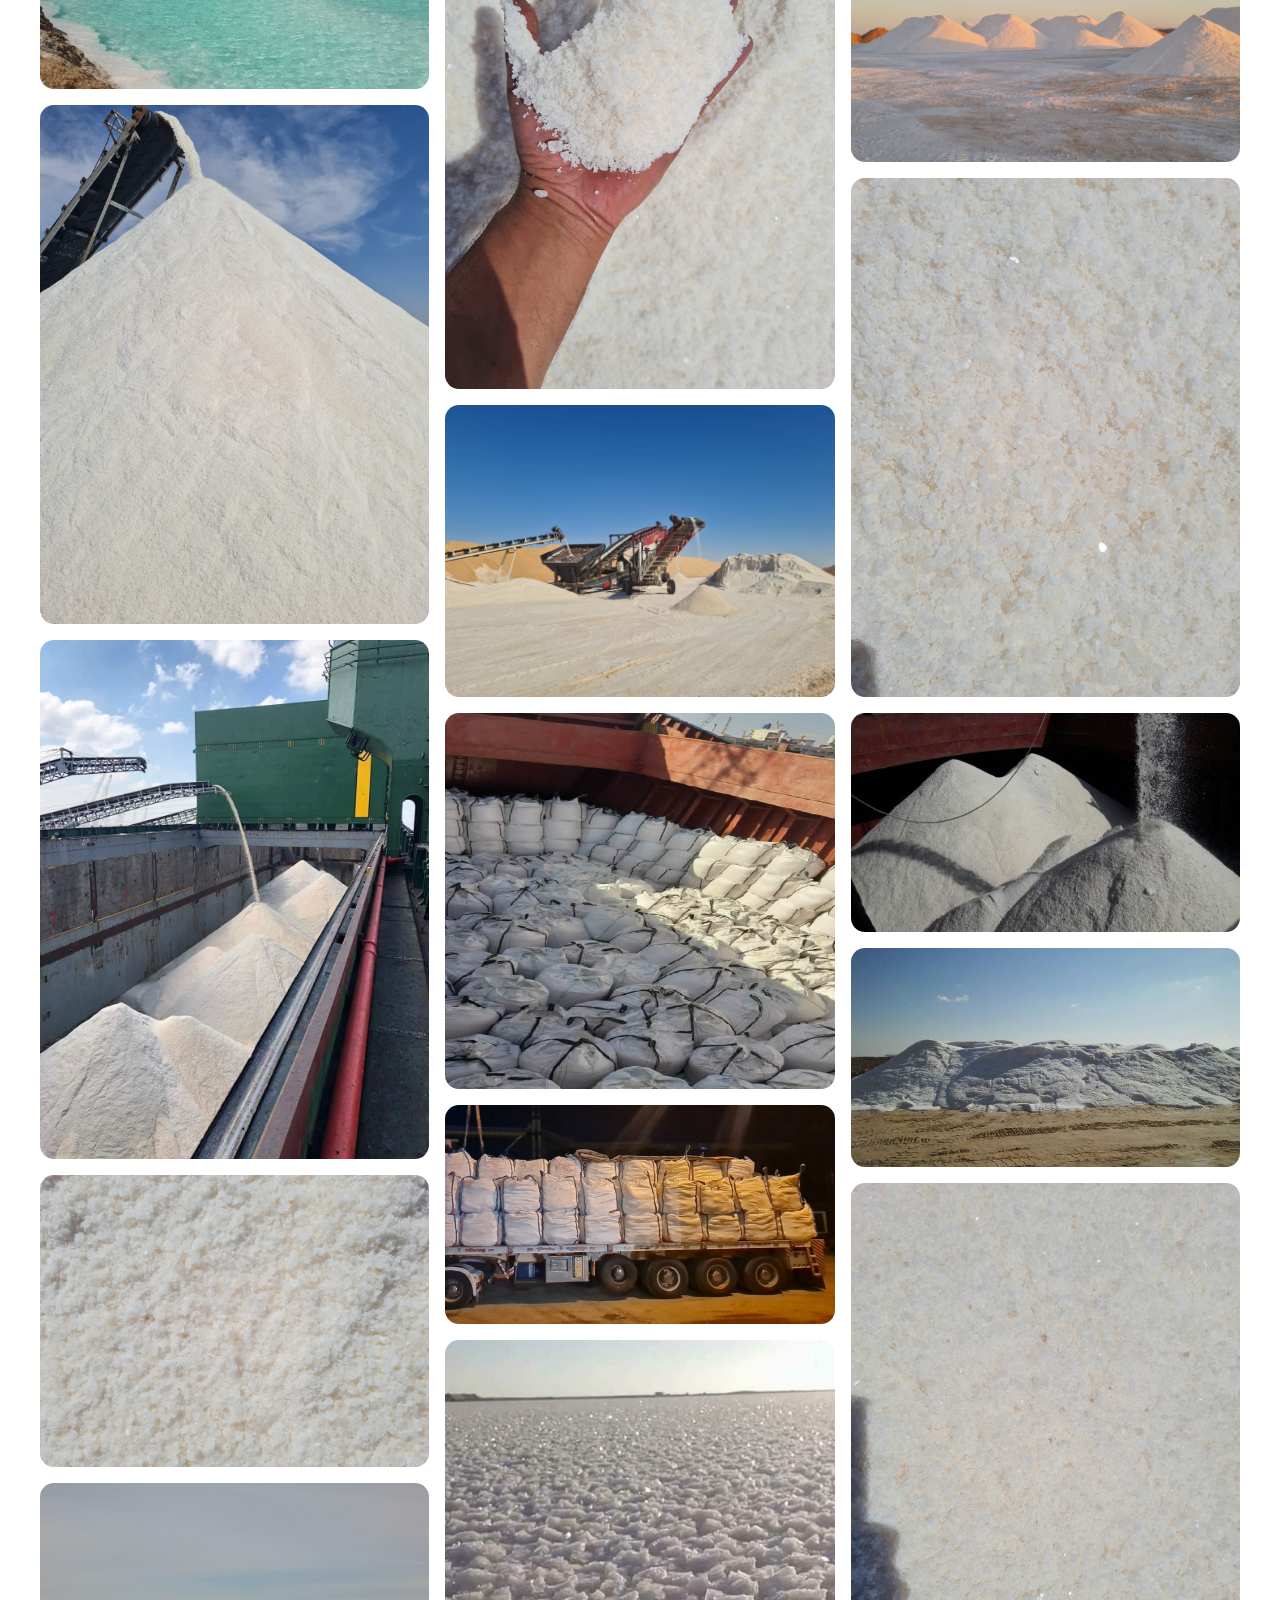
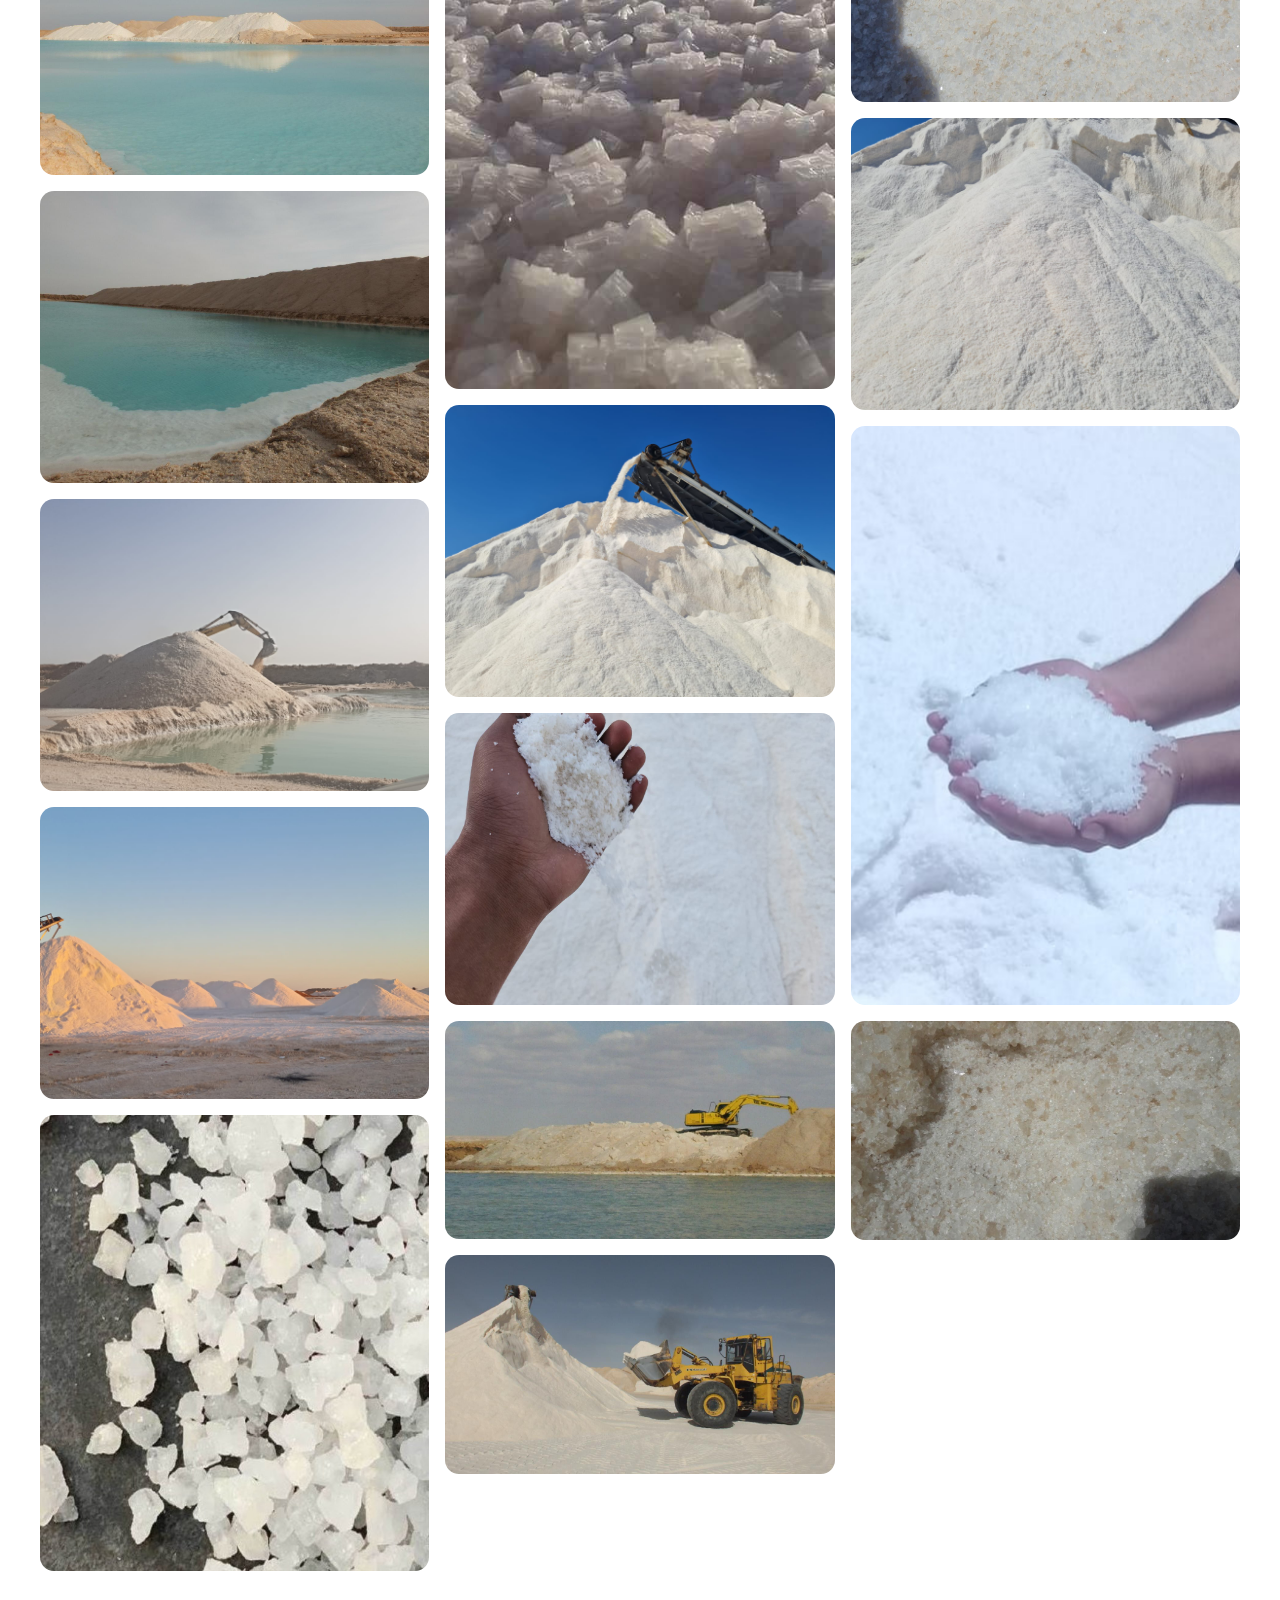
==== commit fab99e39: "New sea salt photo (close-up crystals)" ====
--- a/cs/index.html
+++ b/cs/index.html
@@ -690,7 +690,7 @@
             </div>
           </article>
           <article class="card reveal">
-            <img src="../assets/photos/sea-salt.jpg" alt="Hromada sklizené bílé mořské soli v pobřežní solné pánvi" loading="lazy">
+            <img src="../assets/photos/sea-salt.jpg" alt="Detail hrubých bílých krystalů mořské soli" loading="lazy">
             <div class="card__body">
               <h3>Mořská sůl</h3>
               <p>Nabízíme ji vedle naší kamenné soli, v zrnitosti a balení podle vašich potřeb.</p>
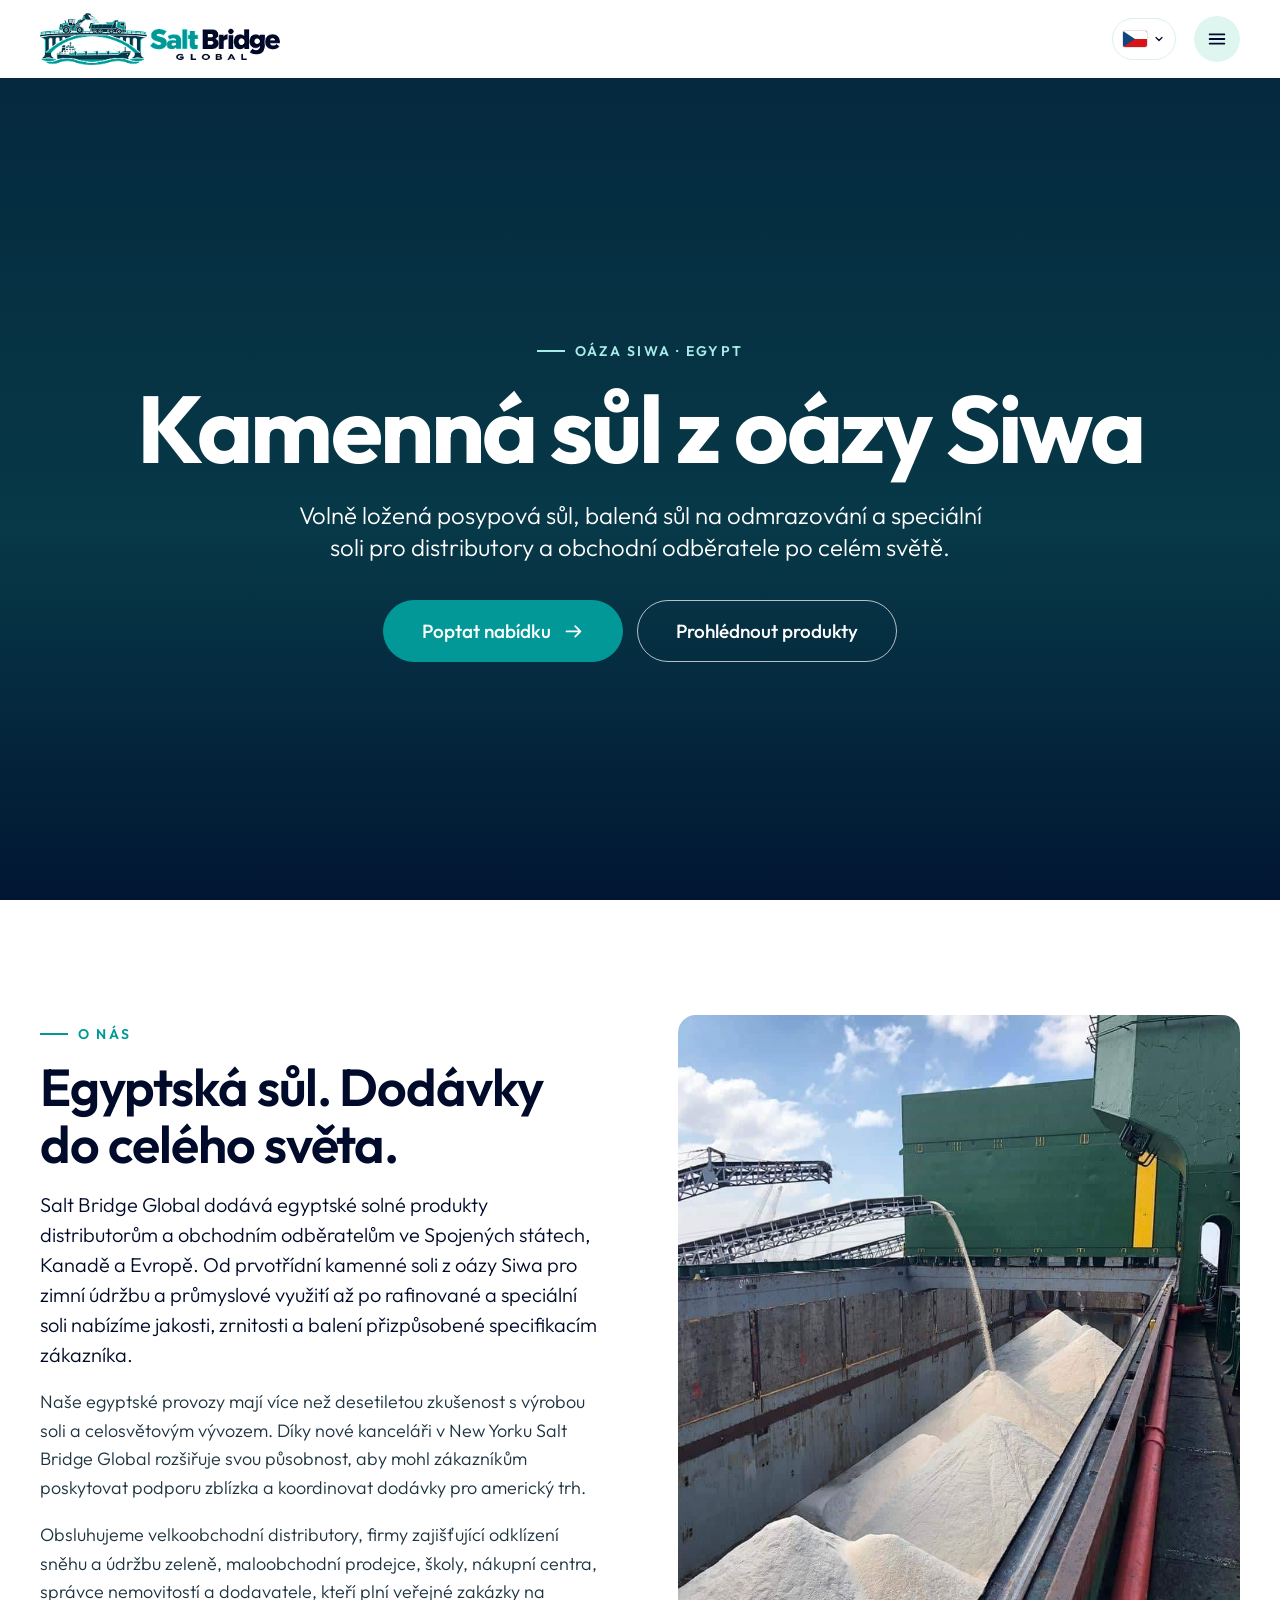
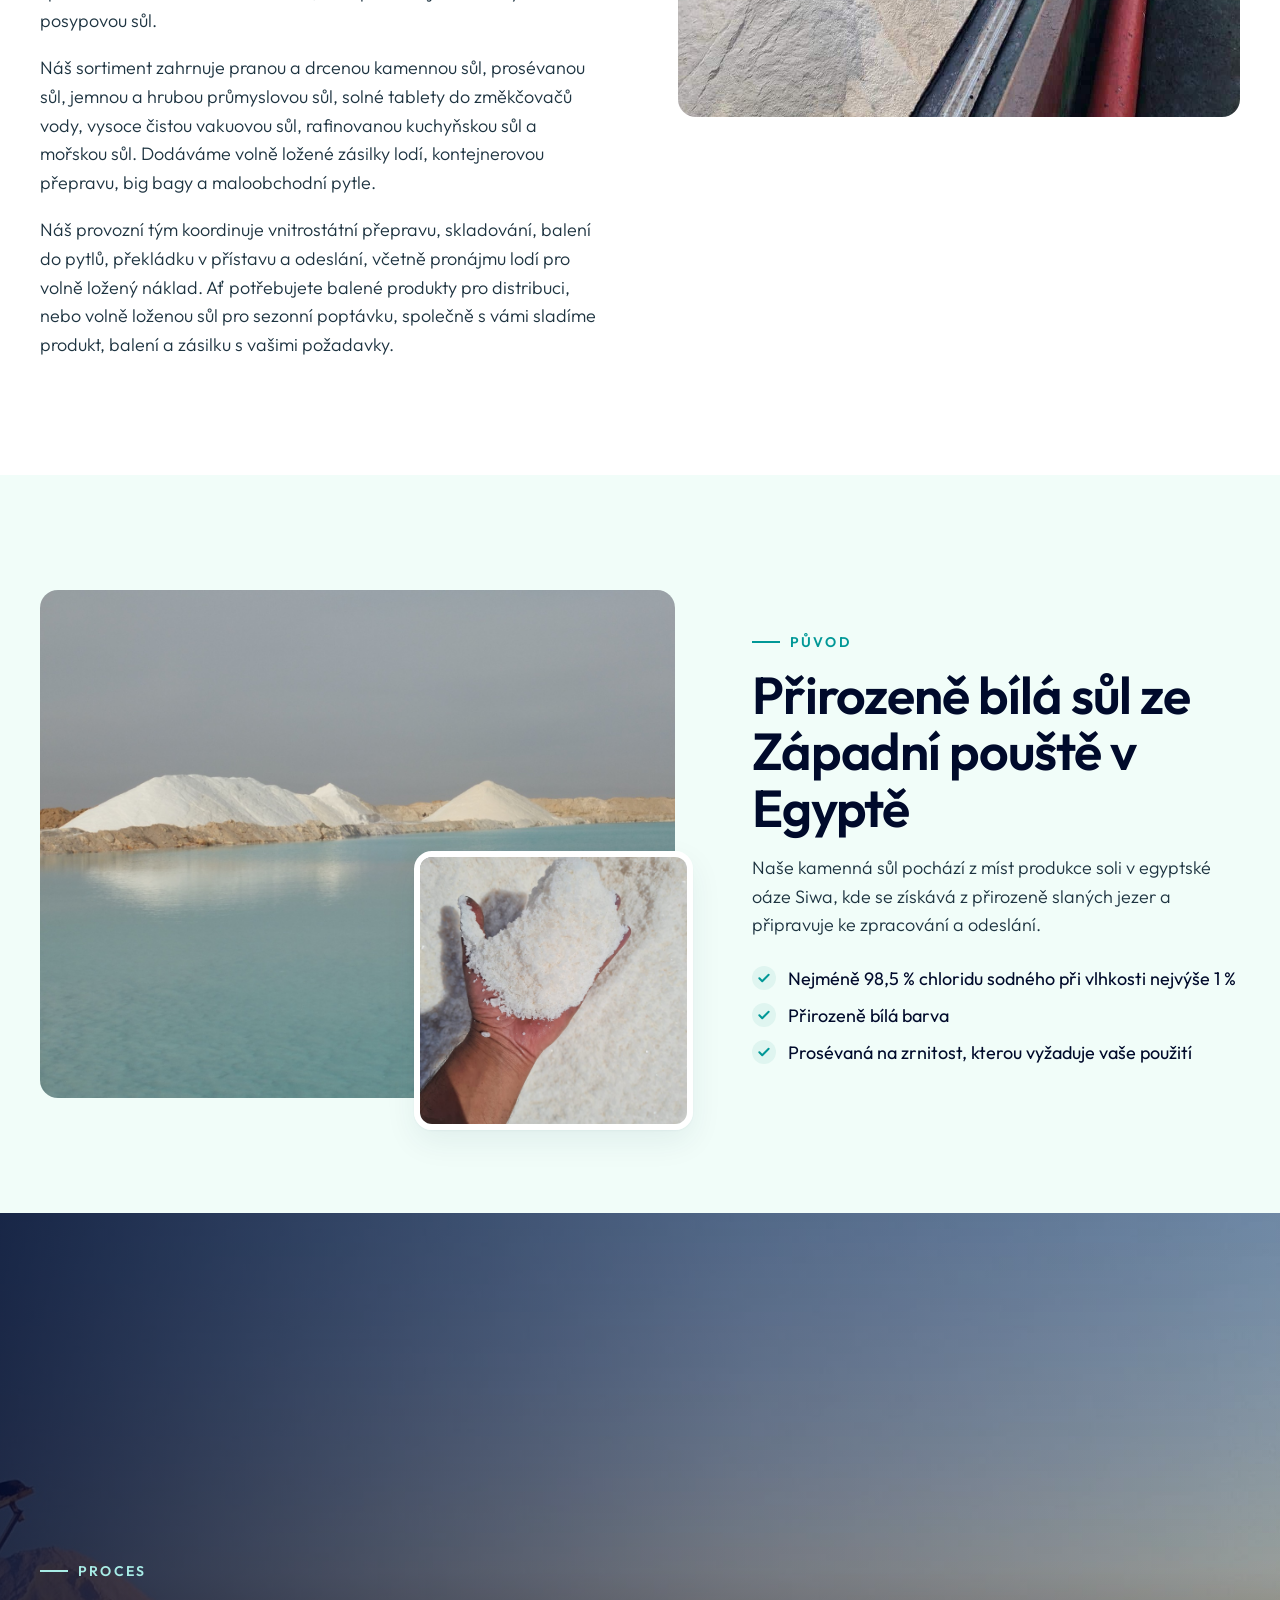
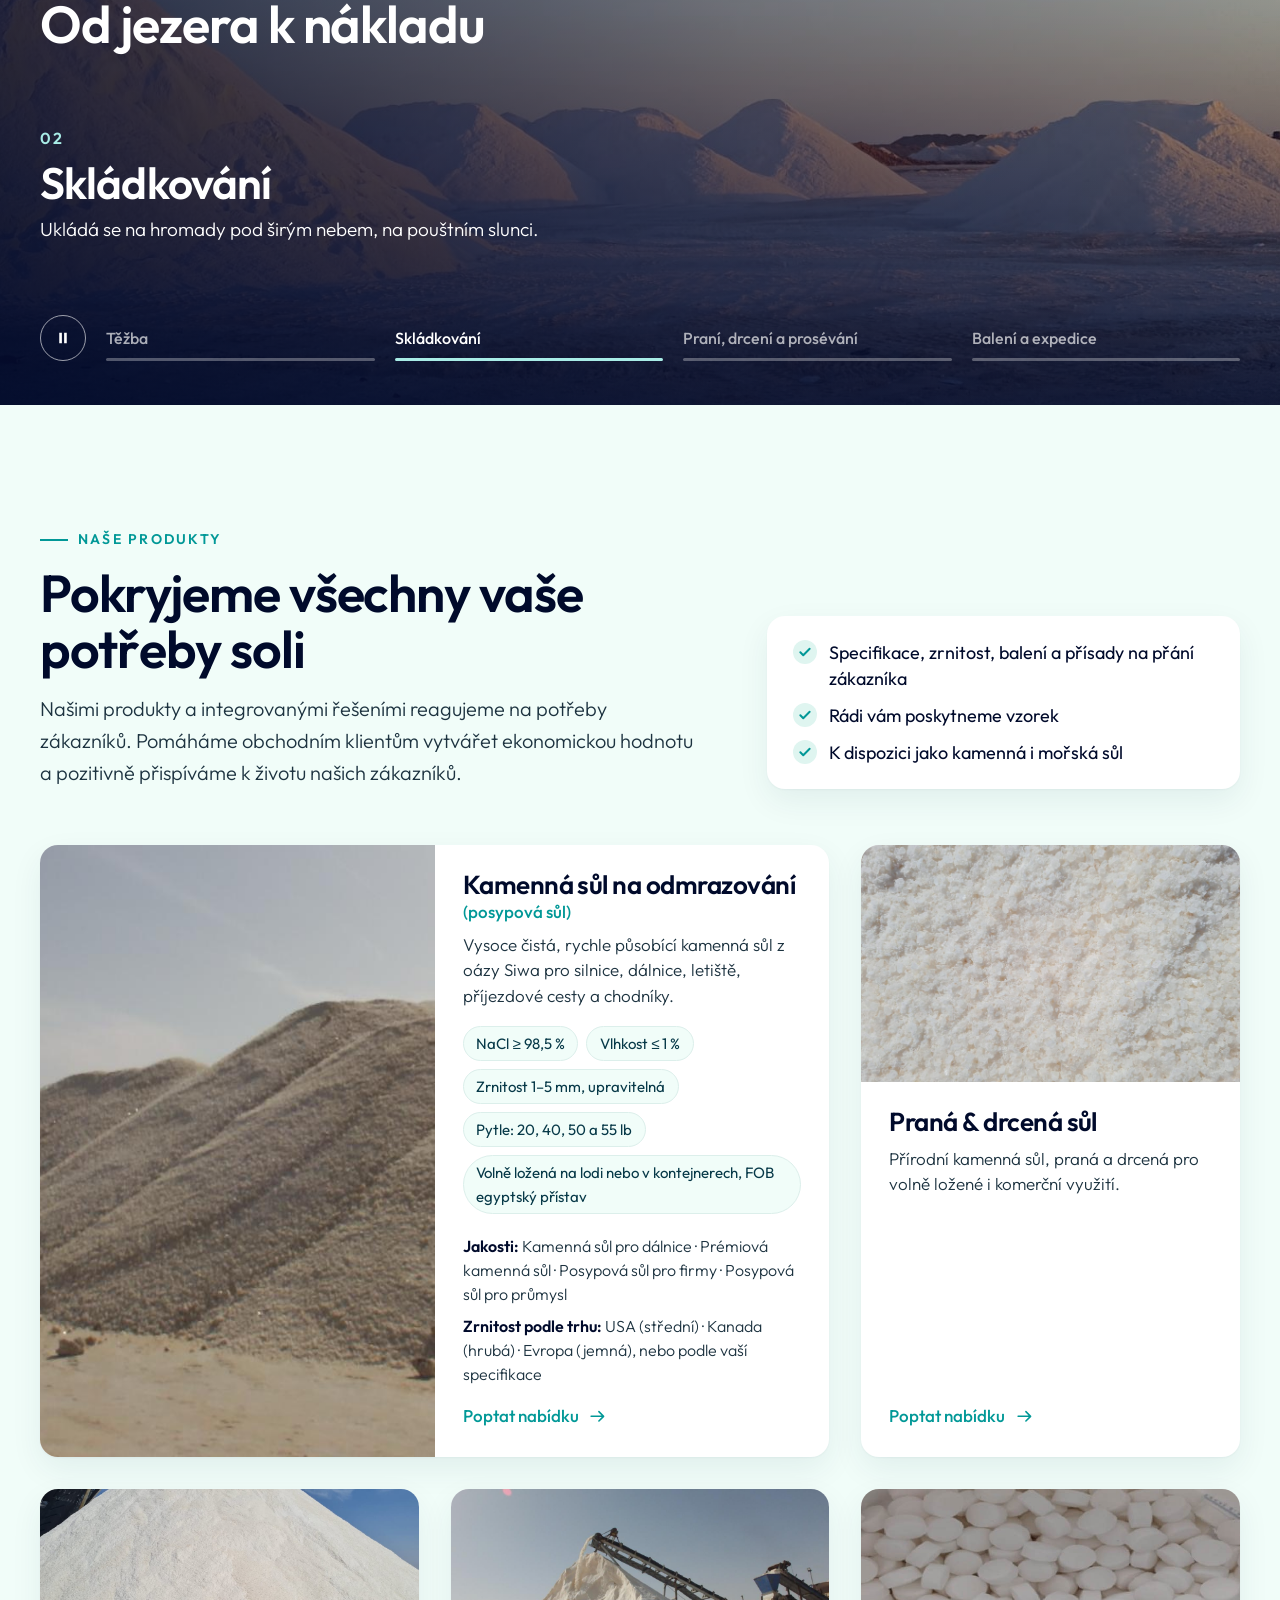
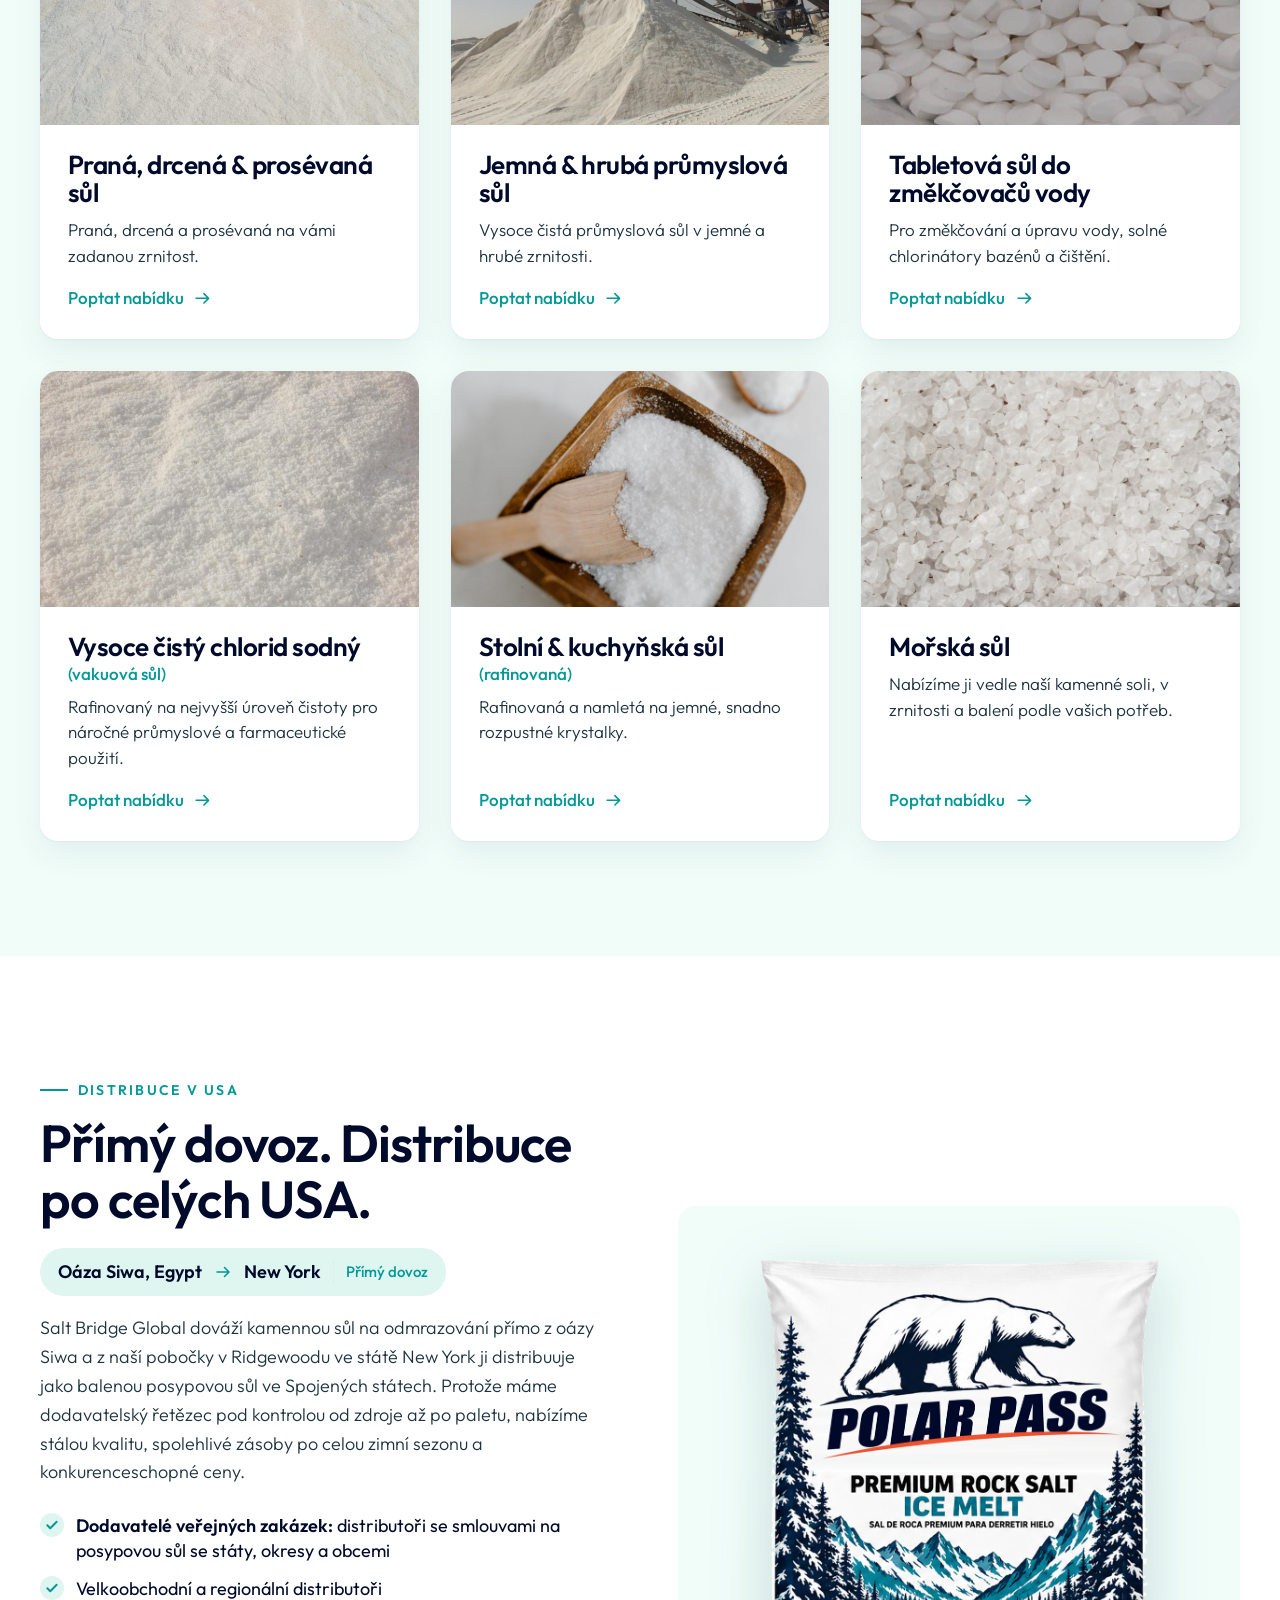
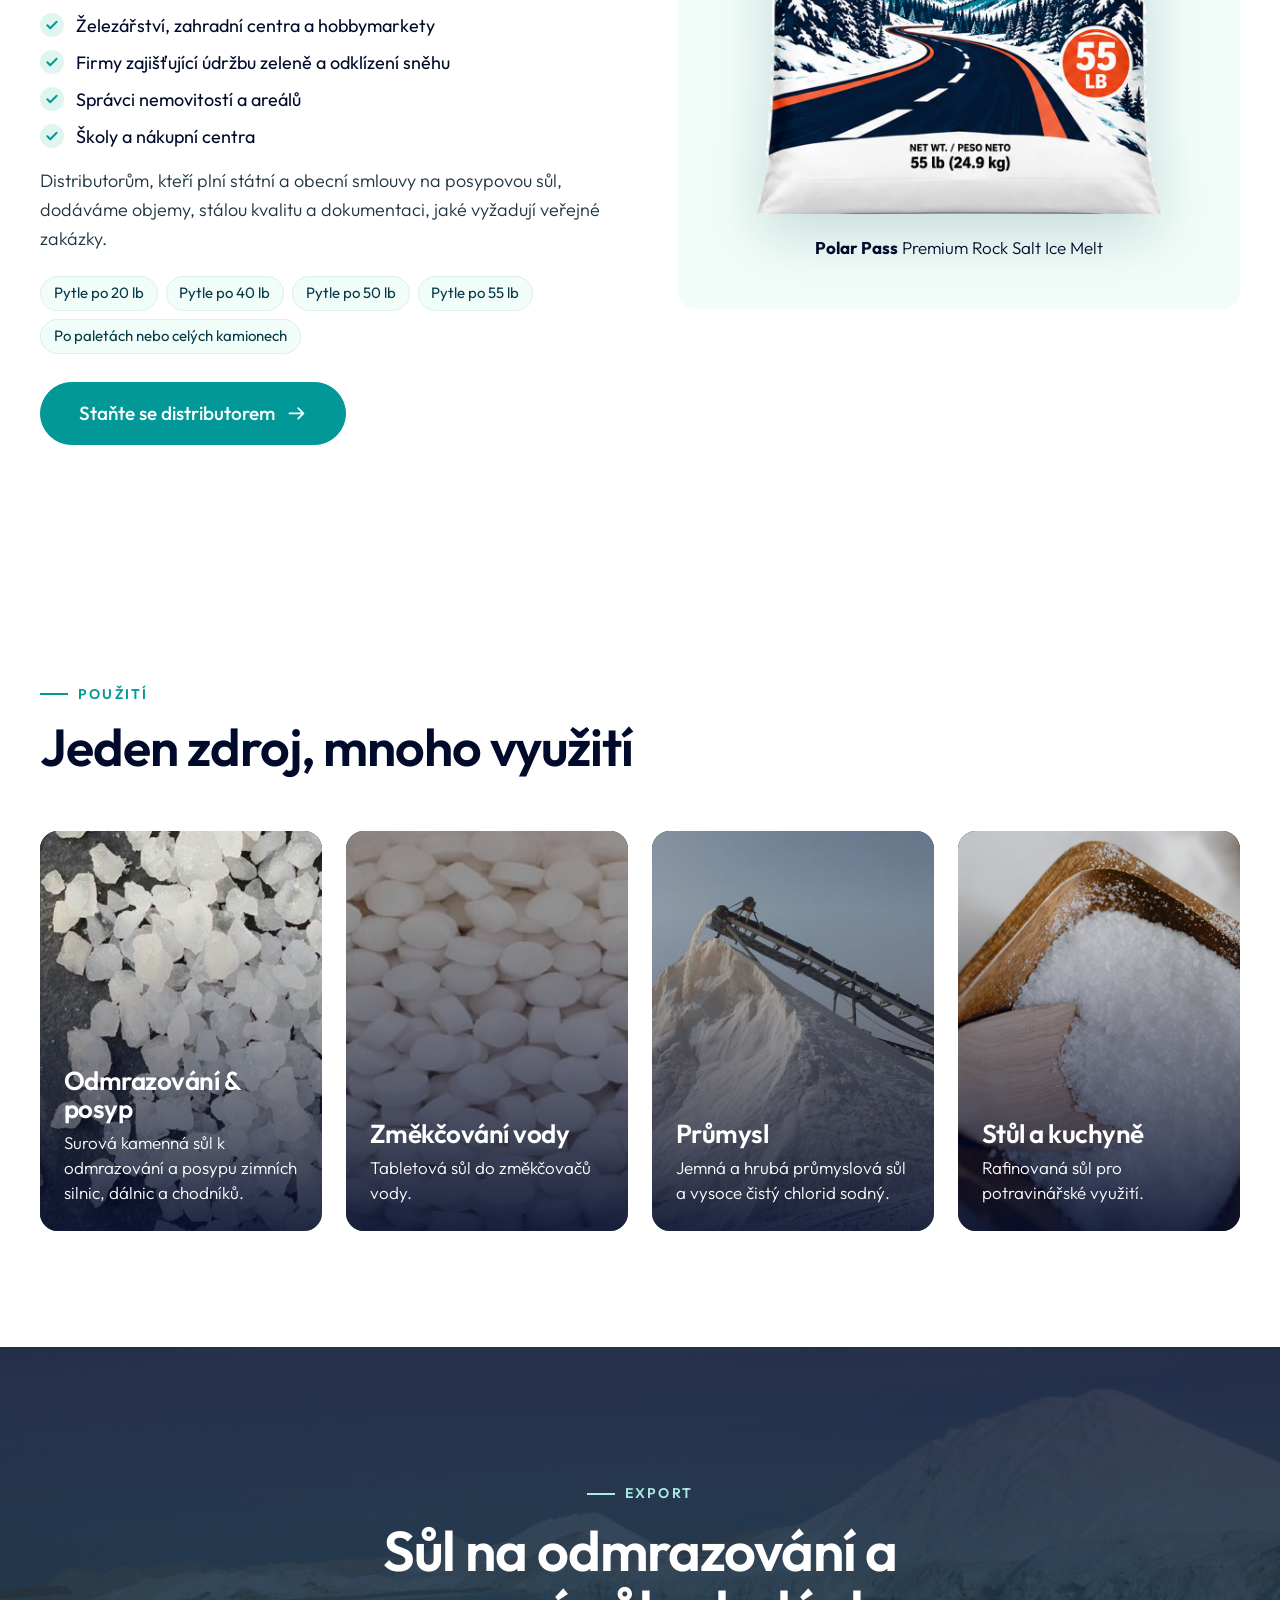
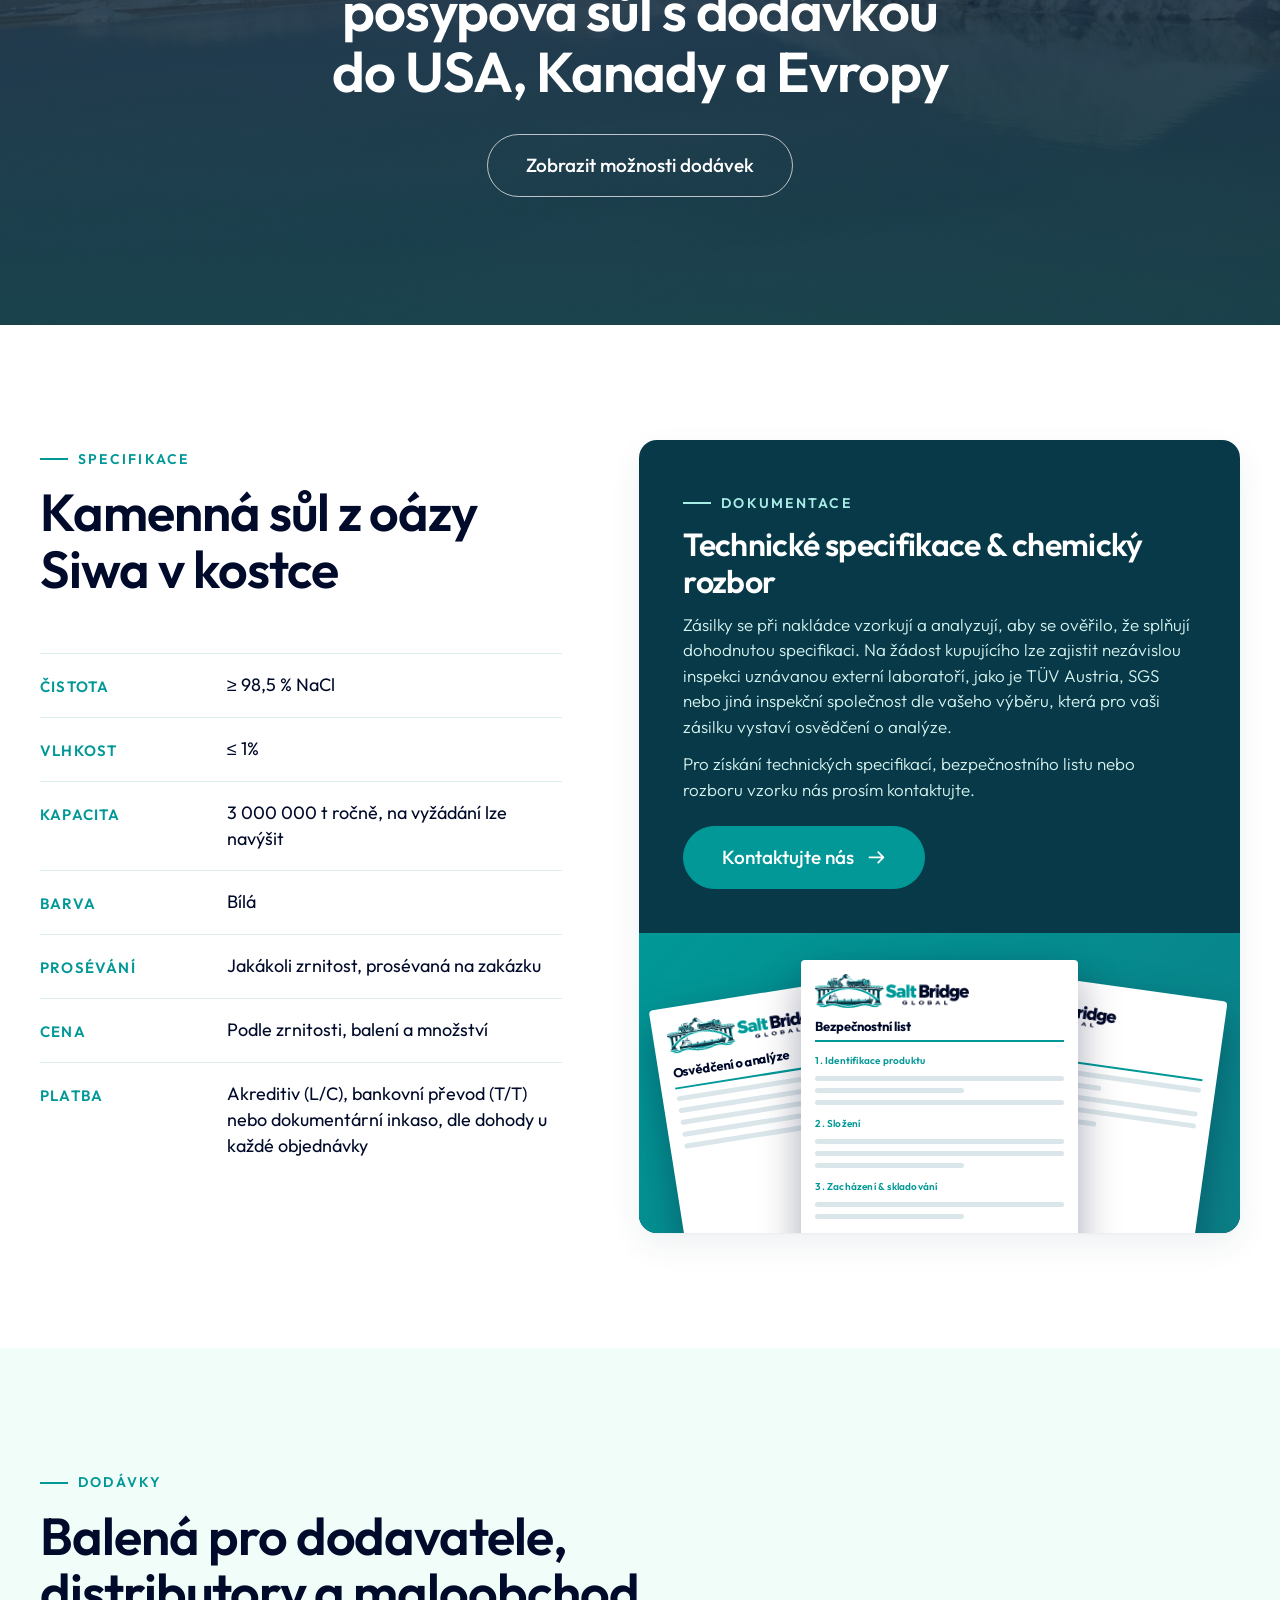
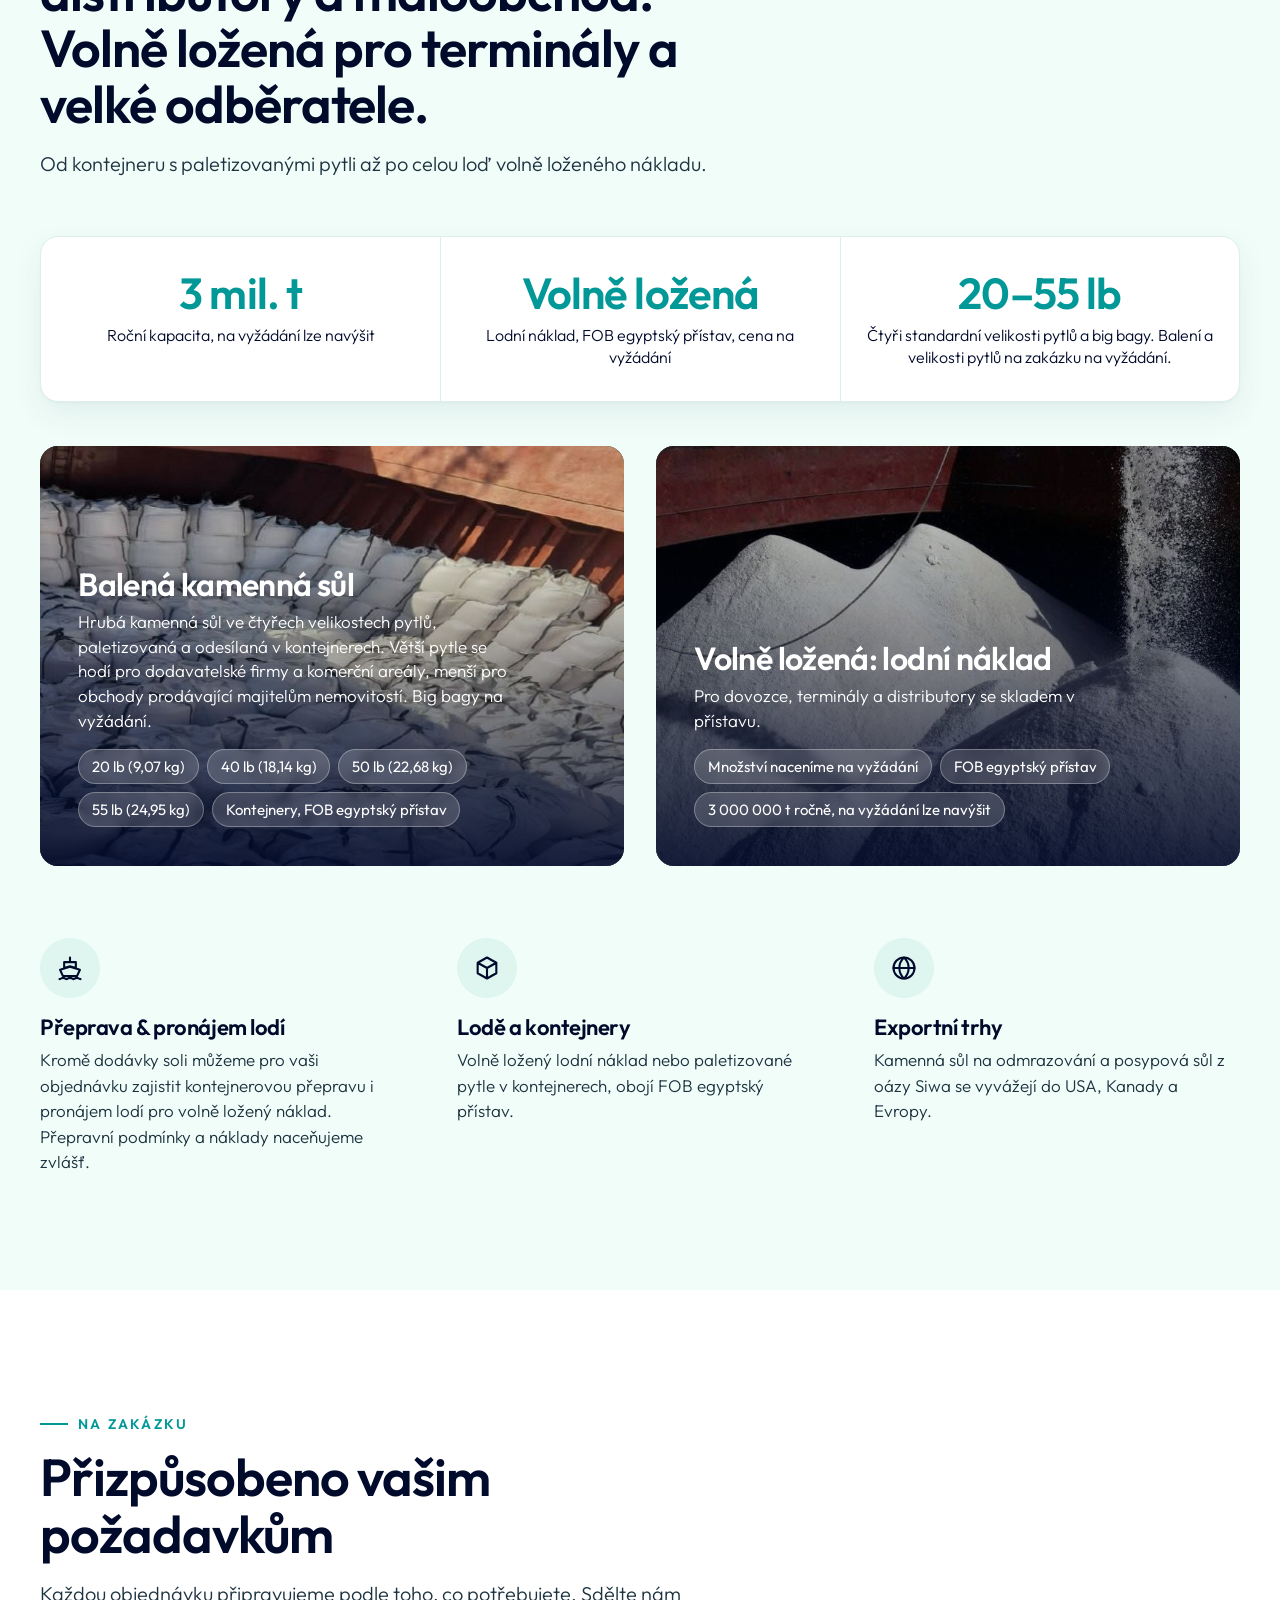
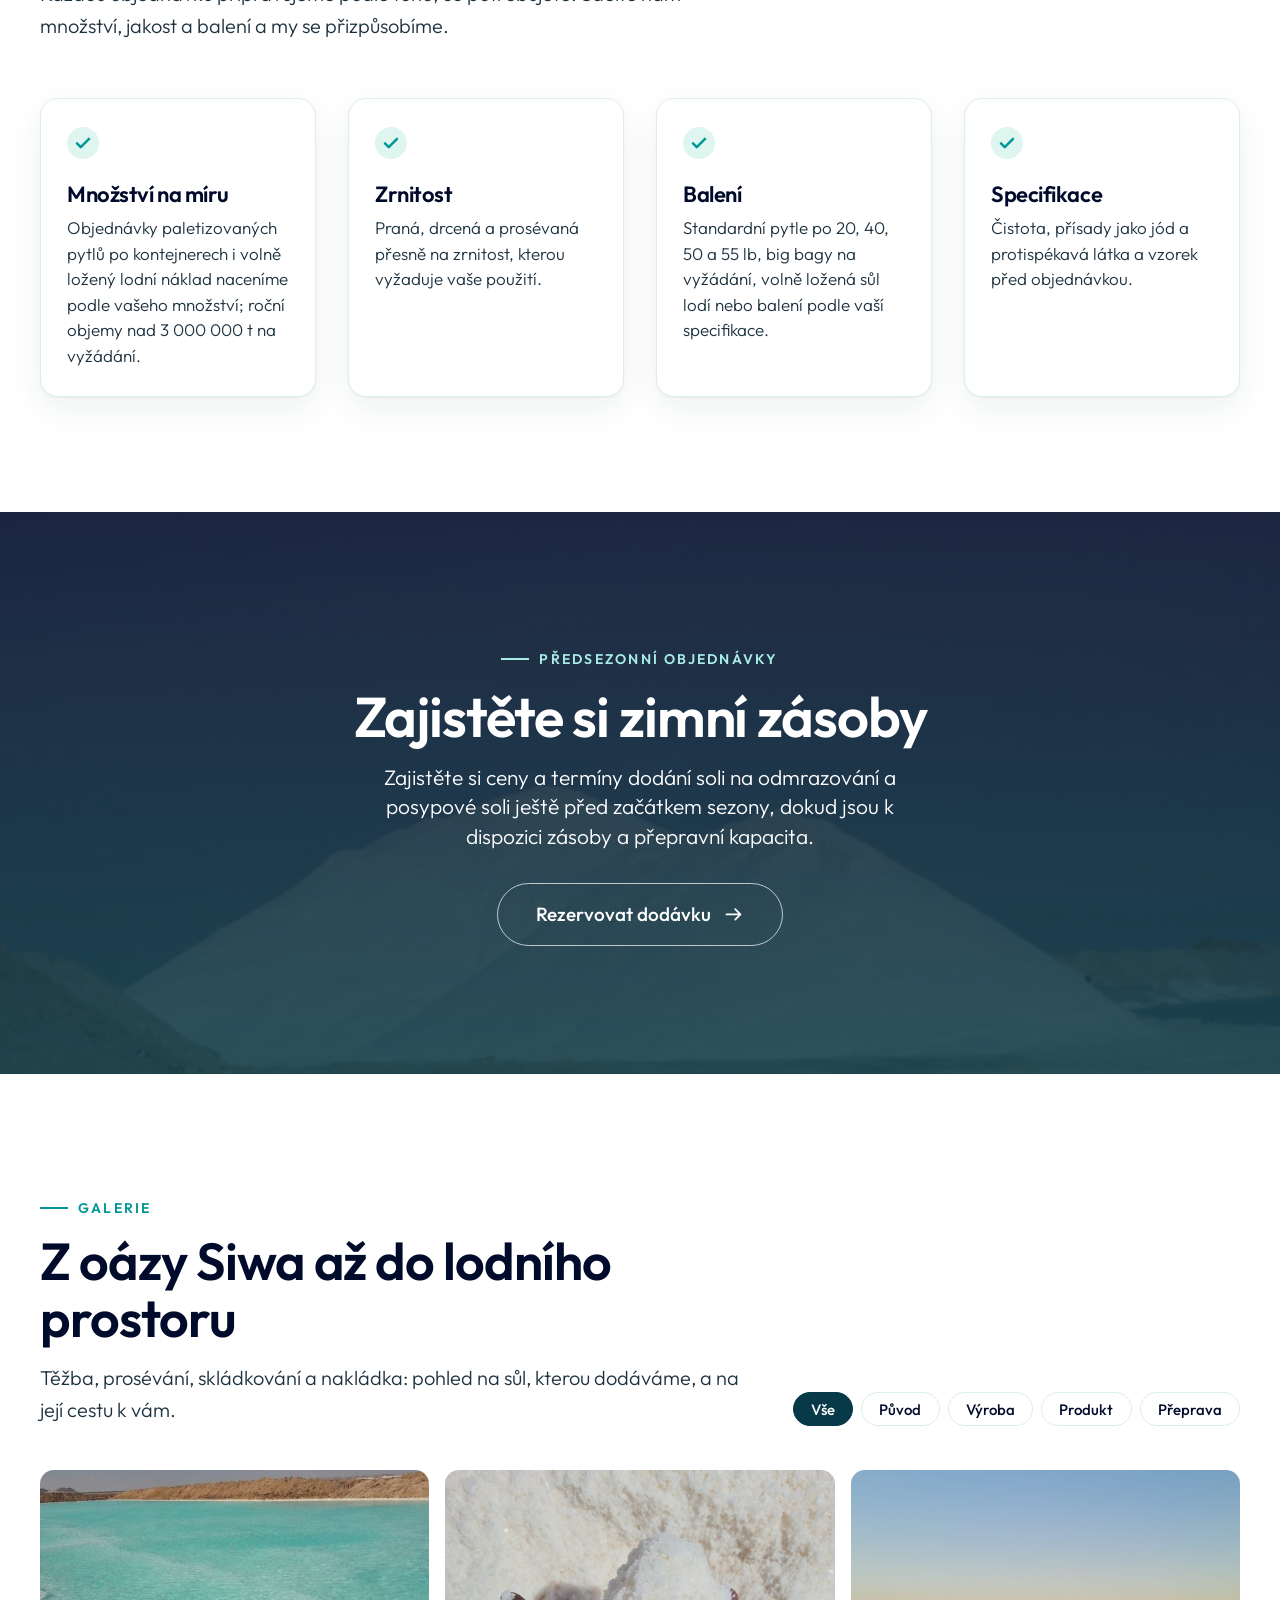
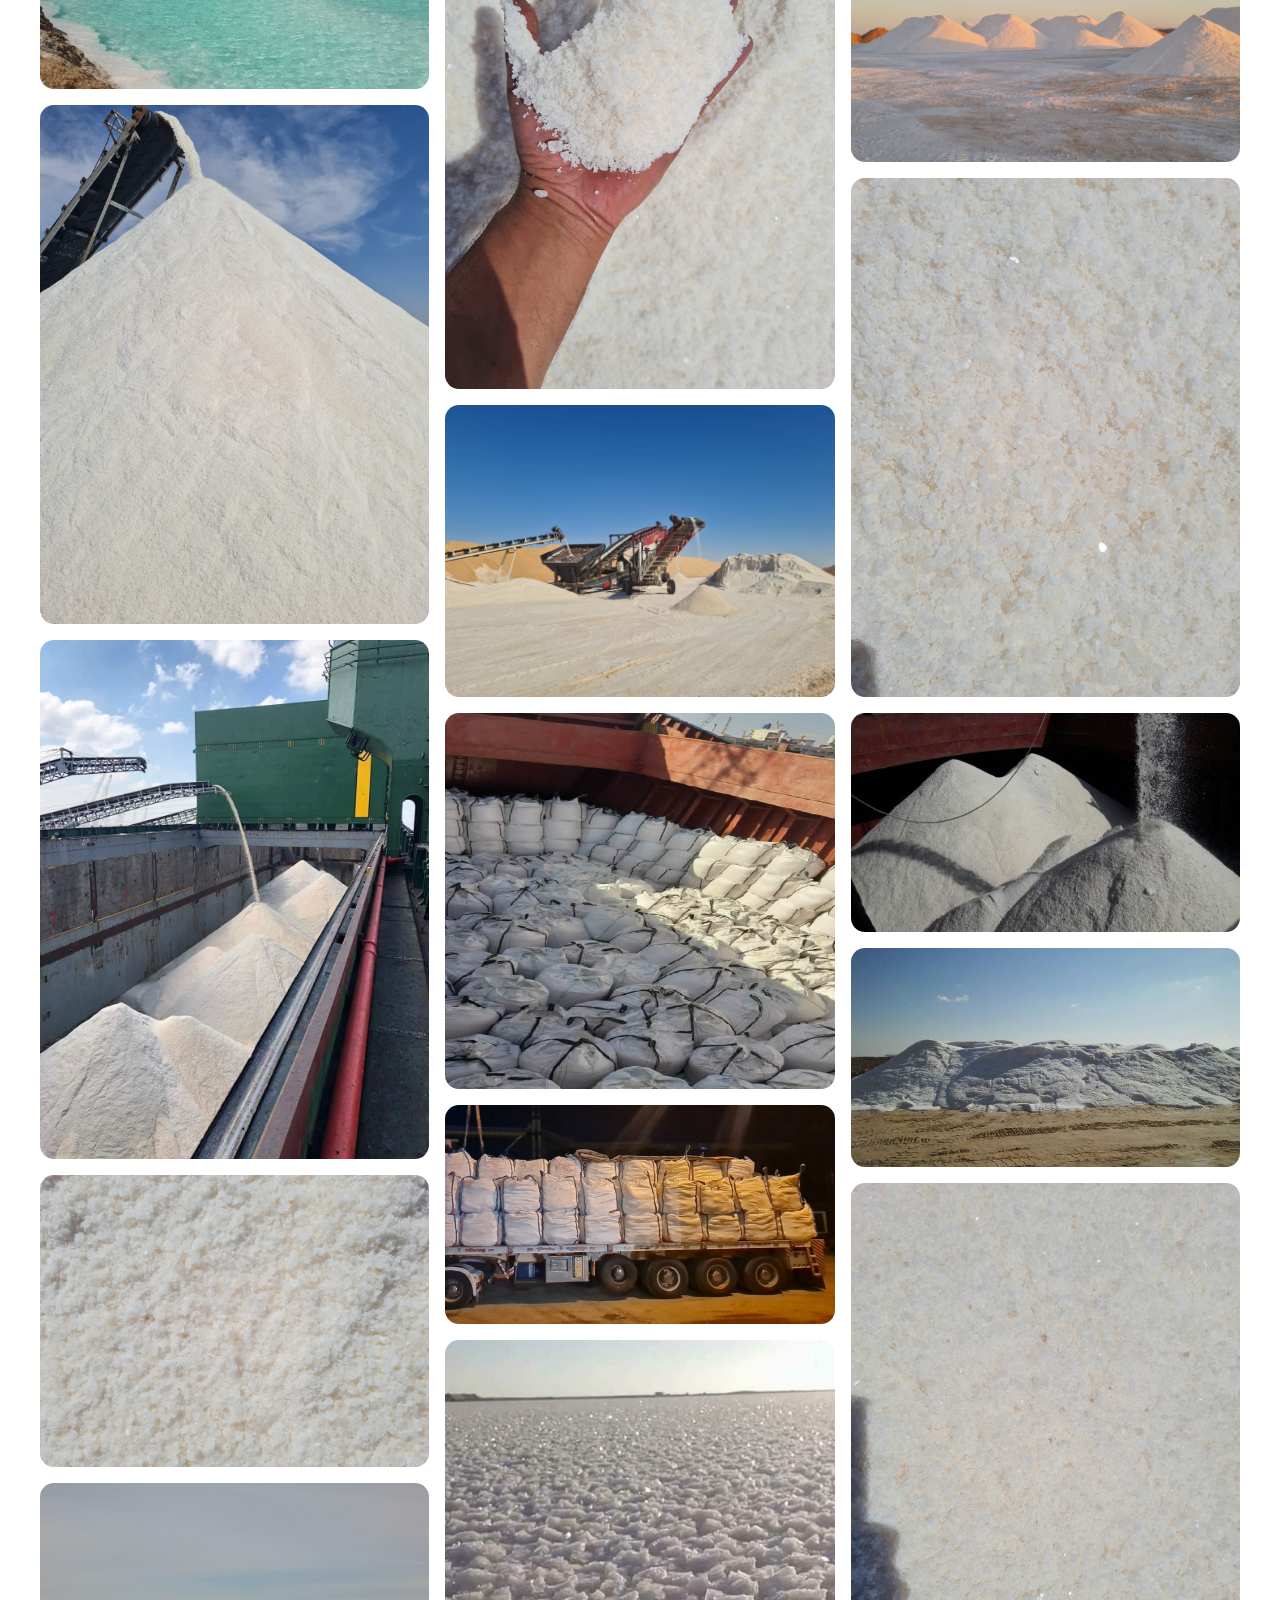
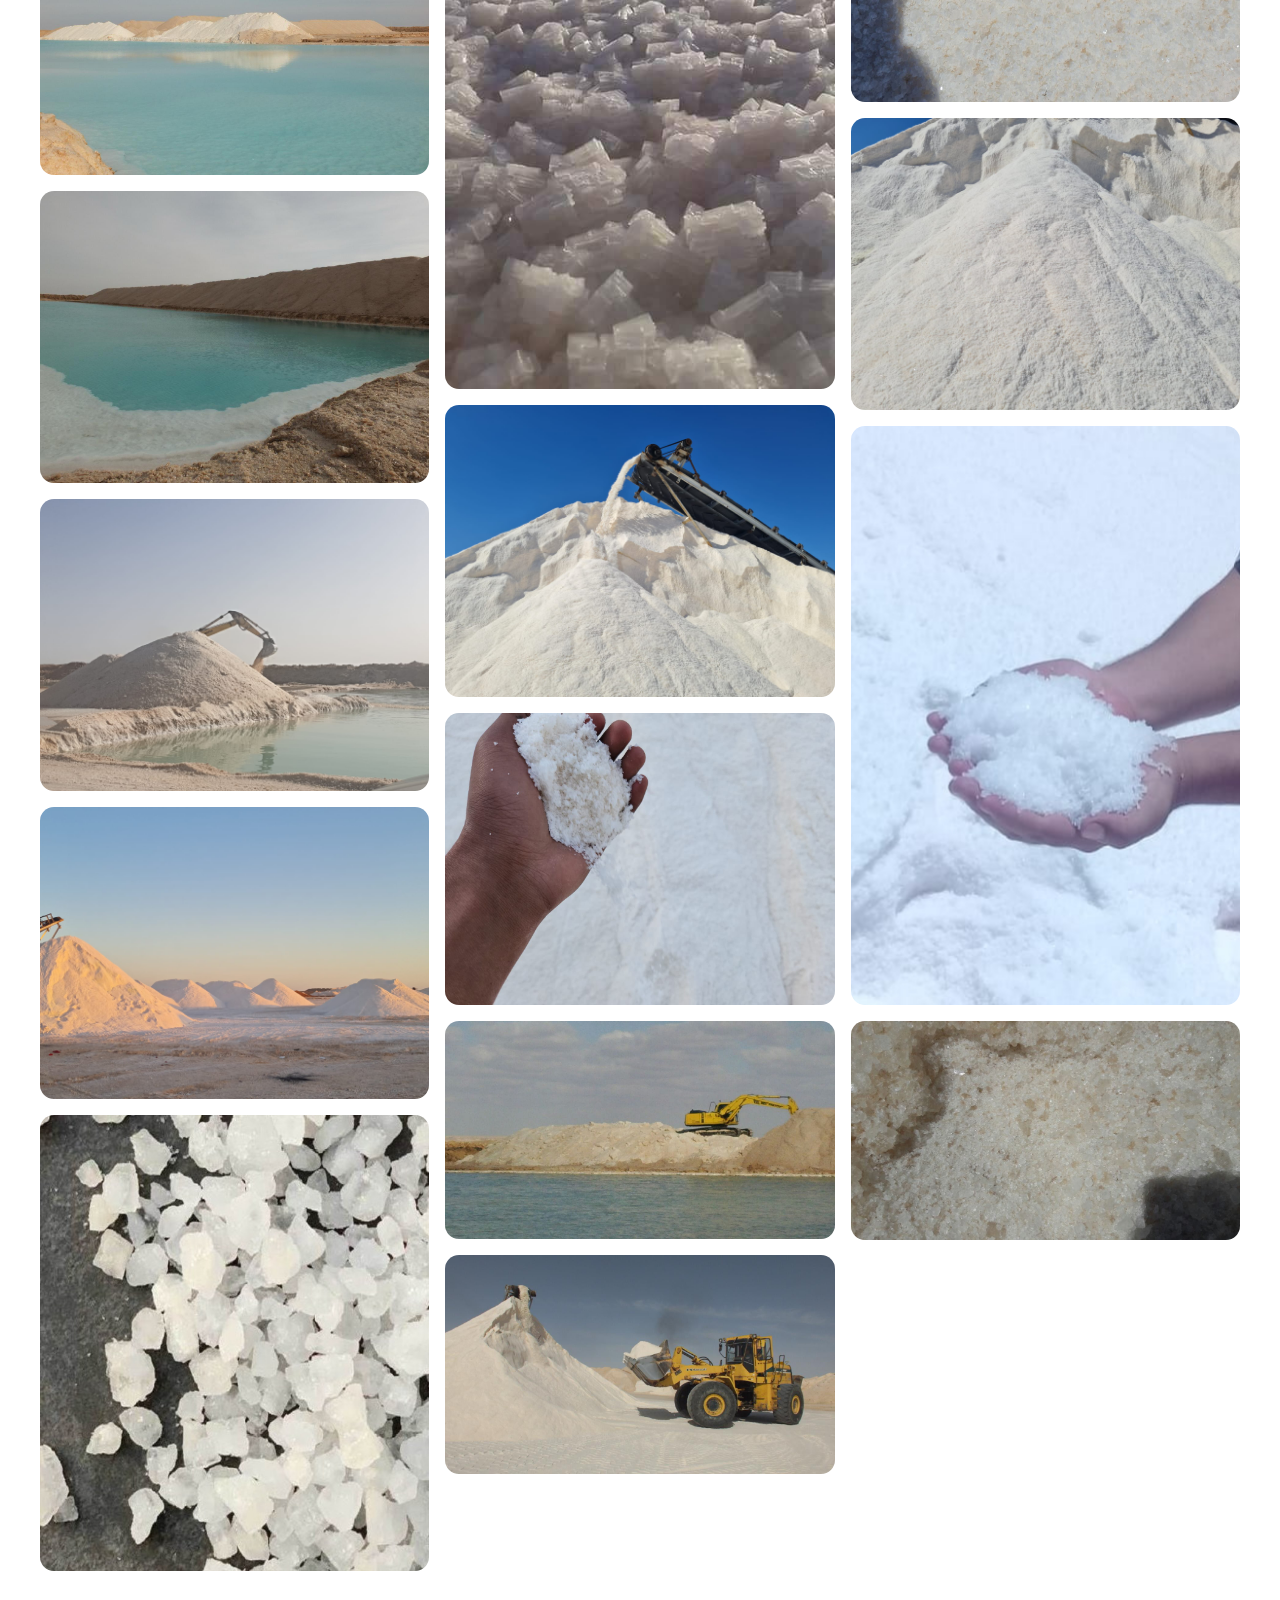
==== commit 8fd4703a: "Add brochure downloads: /brochures/ page, contact button and footer link in all languages" ====
--- a/cs/index.html
+++ b/cs/index.html
@@ -344,6 +344,8 @@
     .cta h2 { color: var(--salt-white); font-size: clamp(2.5rem, 6vw, 4.5rem); font-weight: 700; }
     .cta p { margin: 16px auto 0; max-width: 28em; font-size: 1.3125rem; line-height: 1.4; }
     .cta .btn { margin-top: 32px; }
+    .cta__actions { display: flex; flex-wrap: wrap; justify-content: center; gap: 12px 16px; margin-top: 32px; }
+    .cta .cta__actions .btn { margin-top: 0; }
     .cta__contact { display: flex; flex-wrap: wrap; justify-content: center; gap: 16px 40px; margin: 40px 0 0; padding: 32px 0 0; border-top: 1px solid rgba(255, 255, 255, .18); list-style: none; font-size: 1.0625rem; line-height: 1.45; }
     .cta__contact li { display: flex; align-items: flex-start; gap: 12px; text-align: left; }
     .cta__contact svg { flex: none; width: 22px; height: 22px; margin-top: 1px; color: #a8ece6; }
@@ -367,6 +369,7 @@
     .site-footer { padding-block: 28px; border-top: 1px solid var(--line); }
     .site-footer .container { display: flex; align-items: center; justify-content: space-between; gap: 24px; }
     .site-footer small { color: #5c7480; font-size: .9375rem; }
+    .site-footer .nav ul { flex-wrap: wrap; justify-content: center; row-gap: 8px; }
 
     /* Quote dialog */
     dialog { width: min(640px, calc(100vw - 32px)); padding: 0; border: 0; border-radius: 20px; background: var(--salt-white); color: var(--body-ink); box-shadow: 0 30px 80px rgba(0, 10, 43, .35); }
@@ -464,6 +467,7 @@
     <symbol id="i-phone" viewBox="0 0 24 24" fill="none" stroke="currentColor" stroke-width="1.8" stroke-linecap="round" stroke-linejoin="round"><path d="M5 3.500h3.500l1.800 4.500-2.300 1.500a11 11 0 0 0 6.500 6.500l1.500-2.300 4.500 1.800V19a1.500 1.500 0 0 1-1.500 1.500A16.500 16.500 0 0 1 3.500 5 1.500 1.500 0 0 1 5 3.500z"/></symbol>
     <symbol id="i-mail" viewBox="0 0 24 24" fill="none" stroke="currentColor" stroke-width="1.8" stroke-linecap="round" stroke-linejoin="round"><rect x="3" y="5" width="18" height="14" rx="2"/><path d="M3.500 6.500 12 13l8.500-6.500"/></symbol>
     <symbol id="i-pin" viewBox="0 0 24 24" fill="none" stroke="currentColor" stroke-width="1.8" stroke-linecap="round" stroke-linejoin="round"><path d="M12 21s-7-6.200-7-11.500a7 7 0 0 1 14 0C19 14.800 12 21 12 21z"/><circle cx="12" cy="9.500" r="2.500"/></symbol>
+    <symbol id="i-download" viewBox="0 0 24 24" fill="none" stroke="currentColor" stroke-width="2" stroke-linecap="round" stroke-linejoin="round"><path d="M12 4v11M7 10l5 5 5-5M5 20h14"/></symbol>
   </svg>
 
   <header class="site-header">
@@ -984,7 +988,10 @@
       <div class="container">
         <h2>Pojďme mluvit o soli</h2>
         <p>Sdělte nám jakost, balení a množství, které potřebujete, a pošleme vám nabídku.</p>
-        <button class="btn btn--lg" type="button" data-quote>Poptat nabídku <svg><use href="#i-arrow"/></svg></button>
+        <div class="cta__actions">
+          <button class="btn btn--lg" type="button" data-quote>Poptat nabídku <svg><use href="#i-arrow"/></svg></button>
+          <a class="btn btn--lg btn--light" href="../brochures/Salt-Bridge-Global-Brochure-CS.pdf" target="_blank" rel="noopener">Stáhnout brožuru <svg><use href="#i-download"/></svg></a>
+        </div>
         <ul class="cta__contact">
           <li><svg aria-hidden="true"><use href="#i-pin"/></svg><div><small>Těžba &amp; výroba</small><address style="font-style: normal">Siwa, Marsa Matruh<br>Egypt</address></div></li>
           <li><svg aria-hidden="true"><use href="#i-pin"/></svg><div><small>Sklad</small><address style="font-style: normal">Minaa Alexandria<br>Alexandrie, Egypt</address><a href="mailto:info@saltbridgeglobal.com">info@saltbridgeglobal.com</a><br><a href="tel:+201116660918">+20 111 666 0918</a></div></li>
@@ -1007,6 +1014,7 @@
           <li><a href="#specifications">Specifikace</a></li>
           <li><a href="#supply">Dodávky</a></li>
           <li><a href="#gallery">Galerie</a></li>
+          <li><a href="../brochures/">Brožury</a></li>
         </ul>
       </nav>
       <small>© 2026 Salt Bridge Global</small>
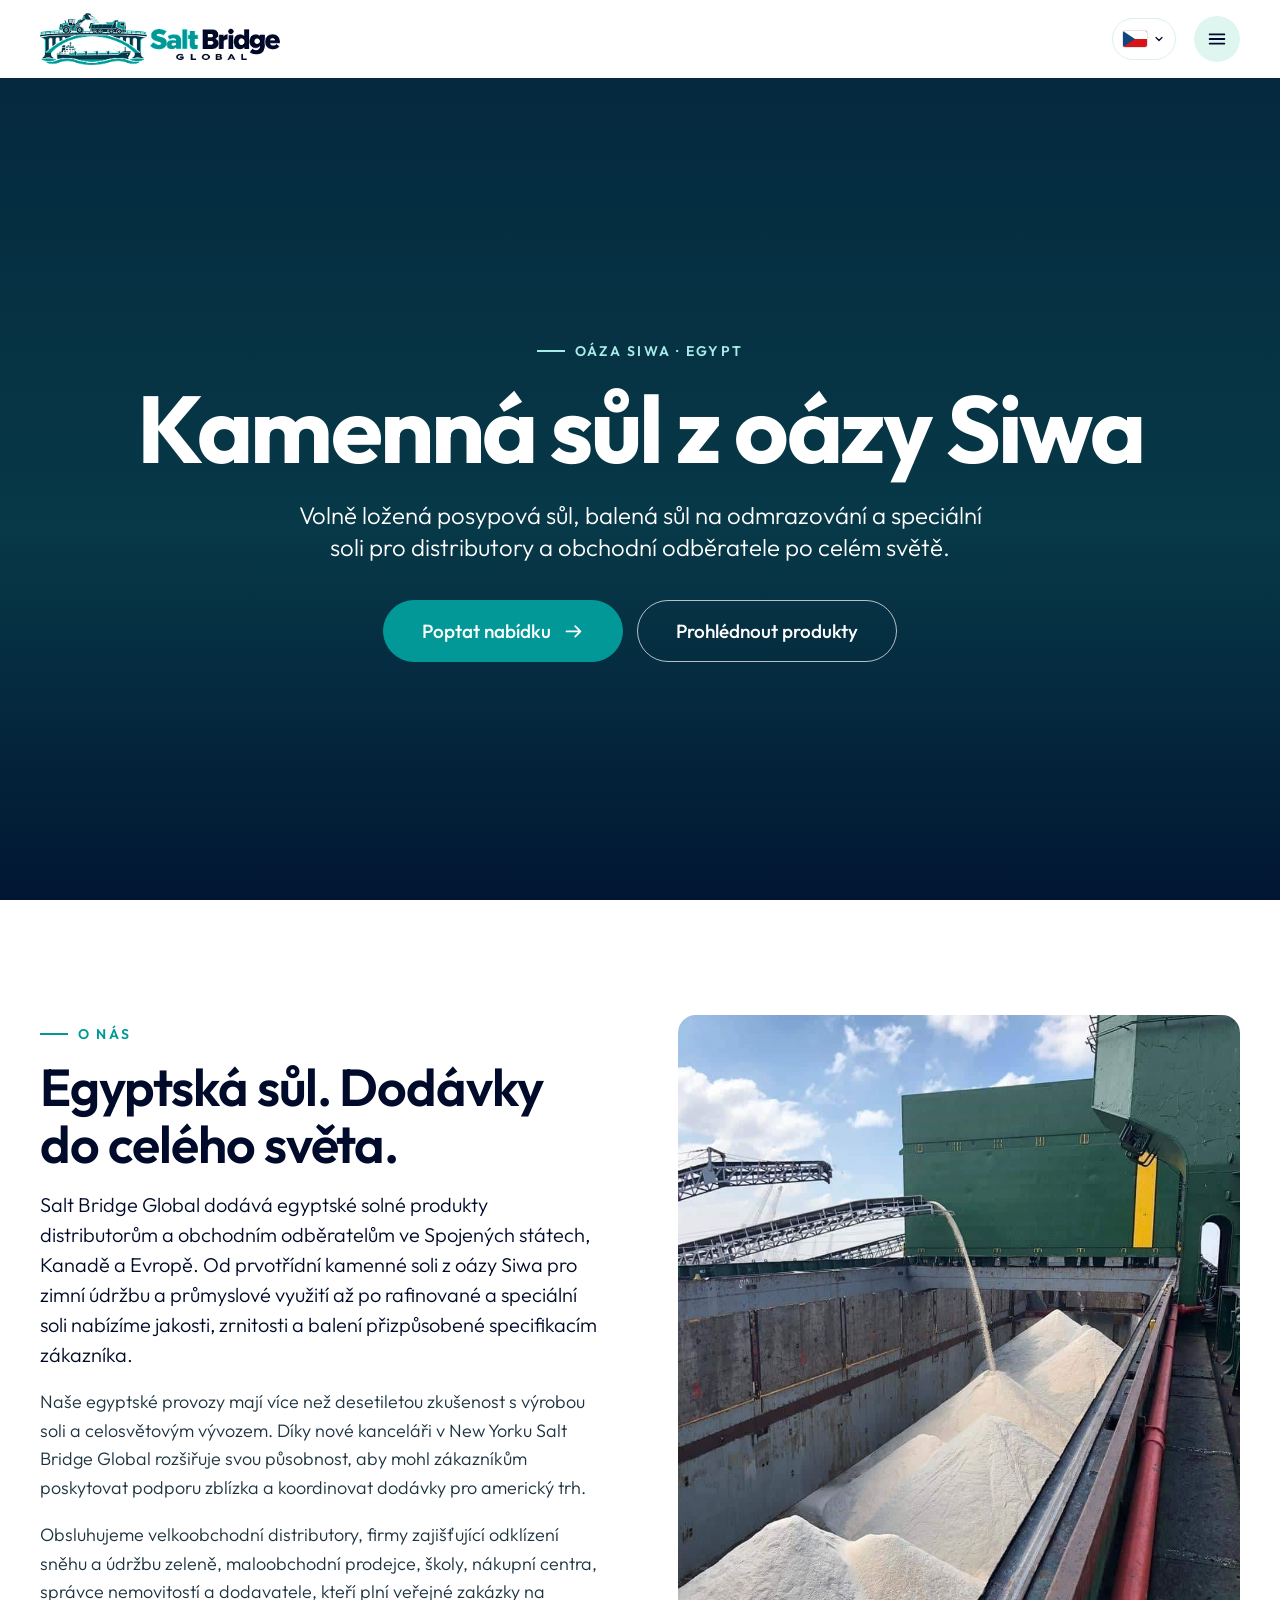
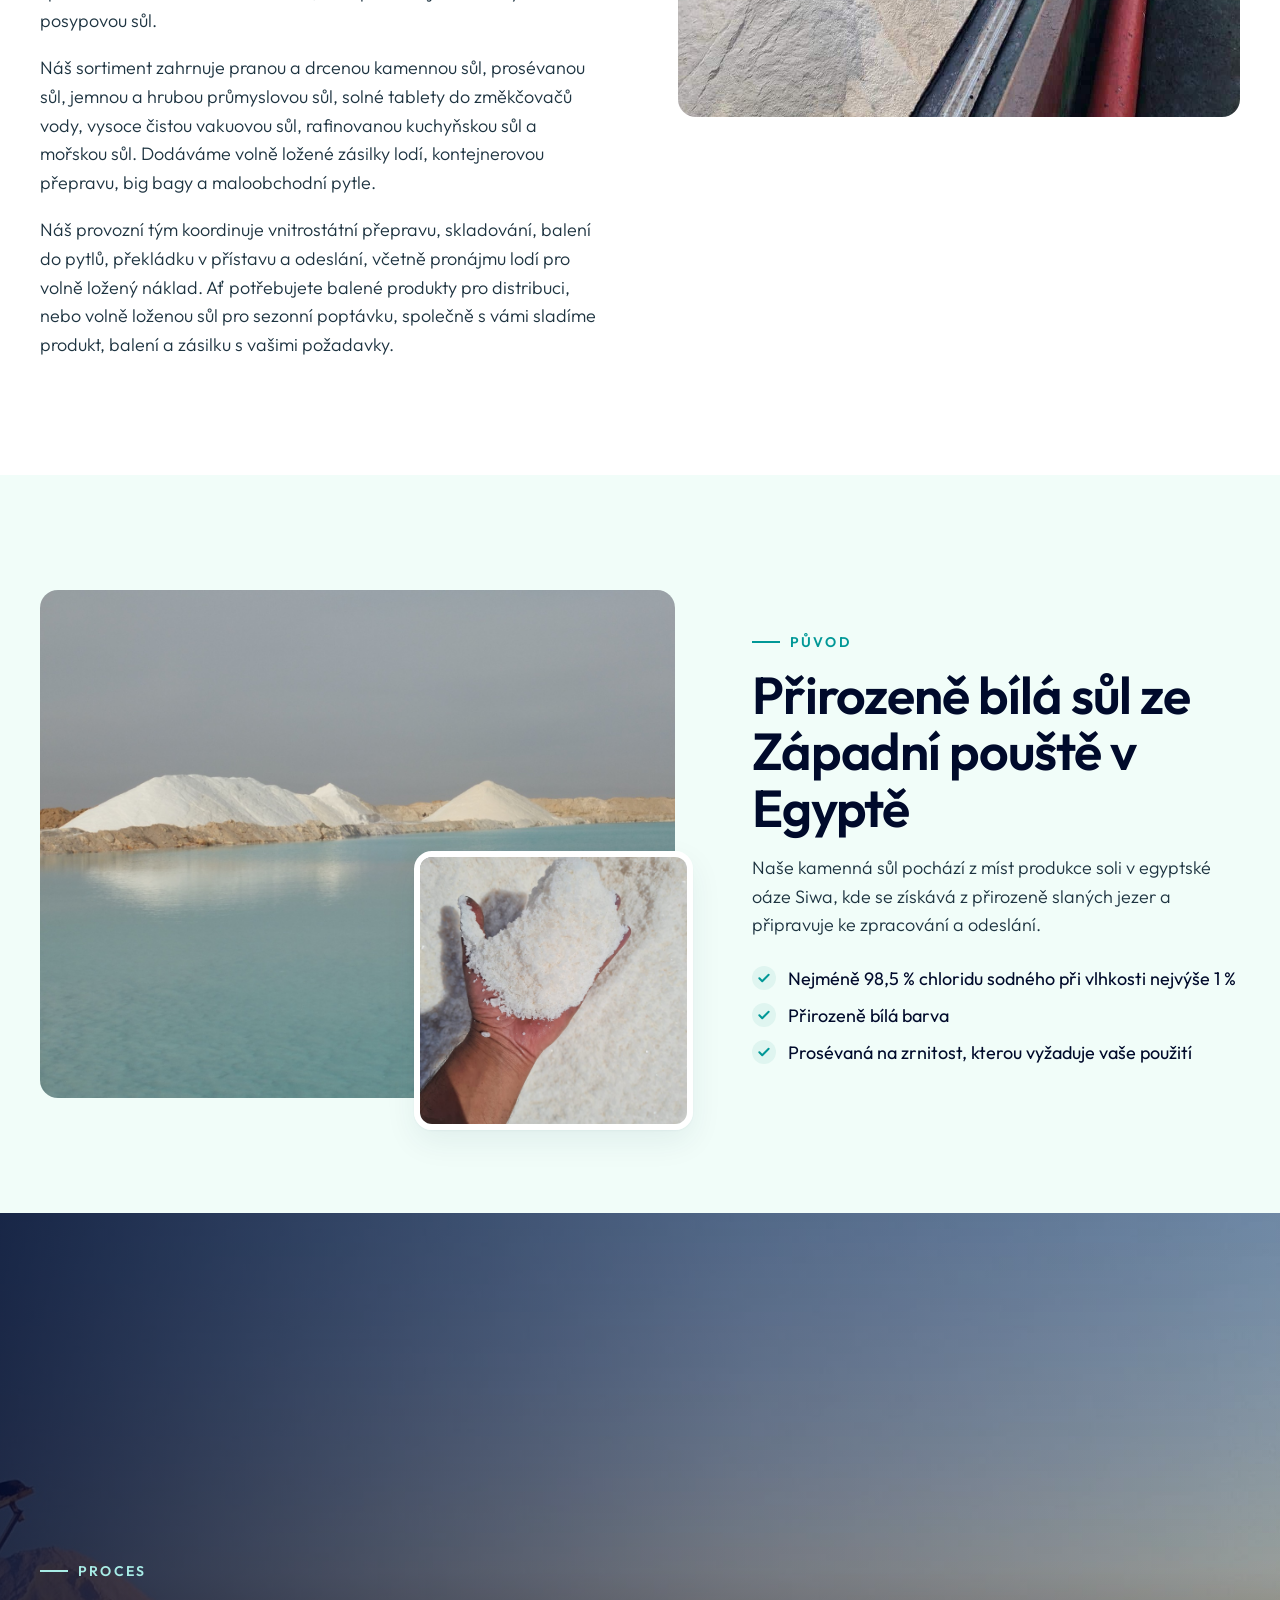
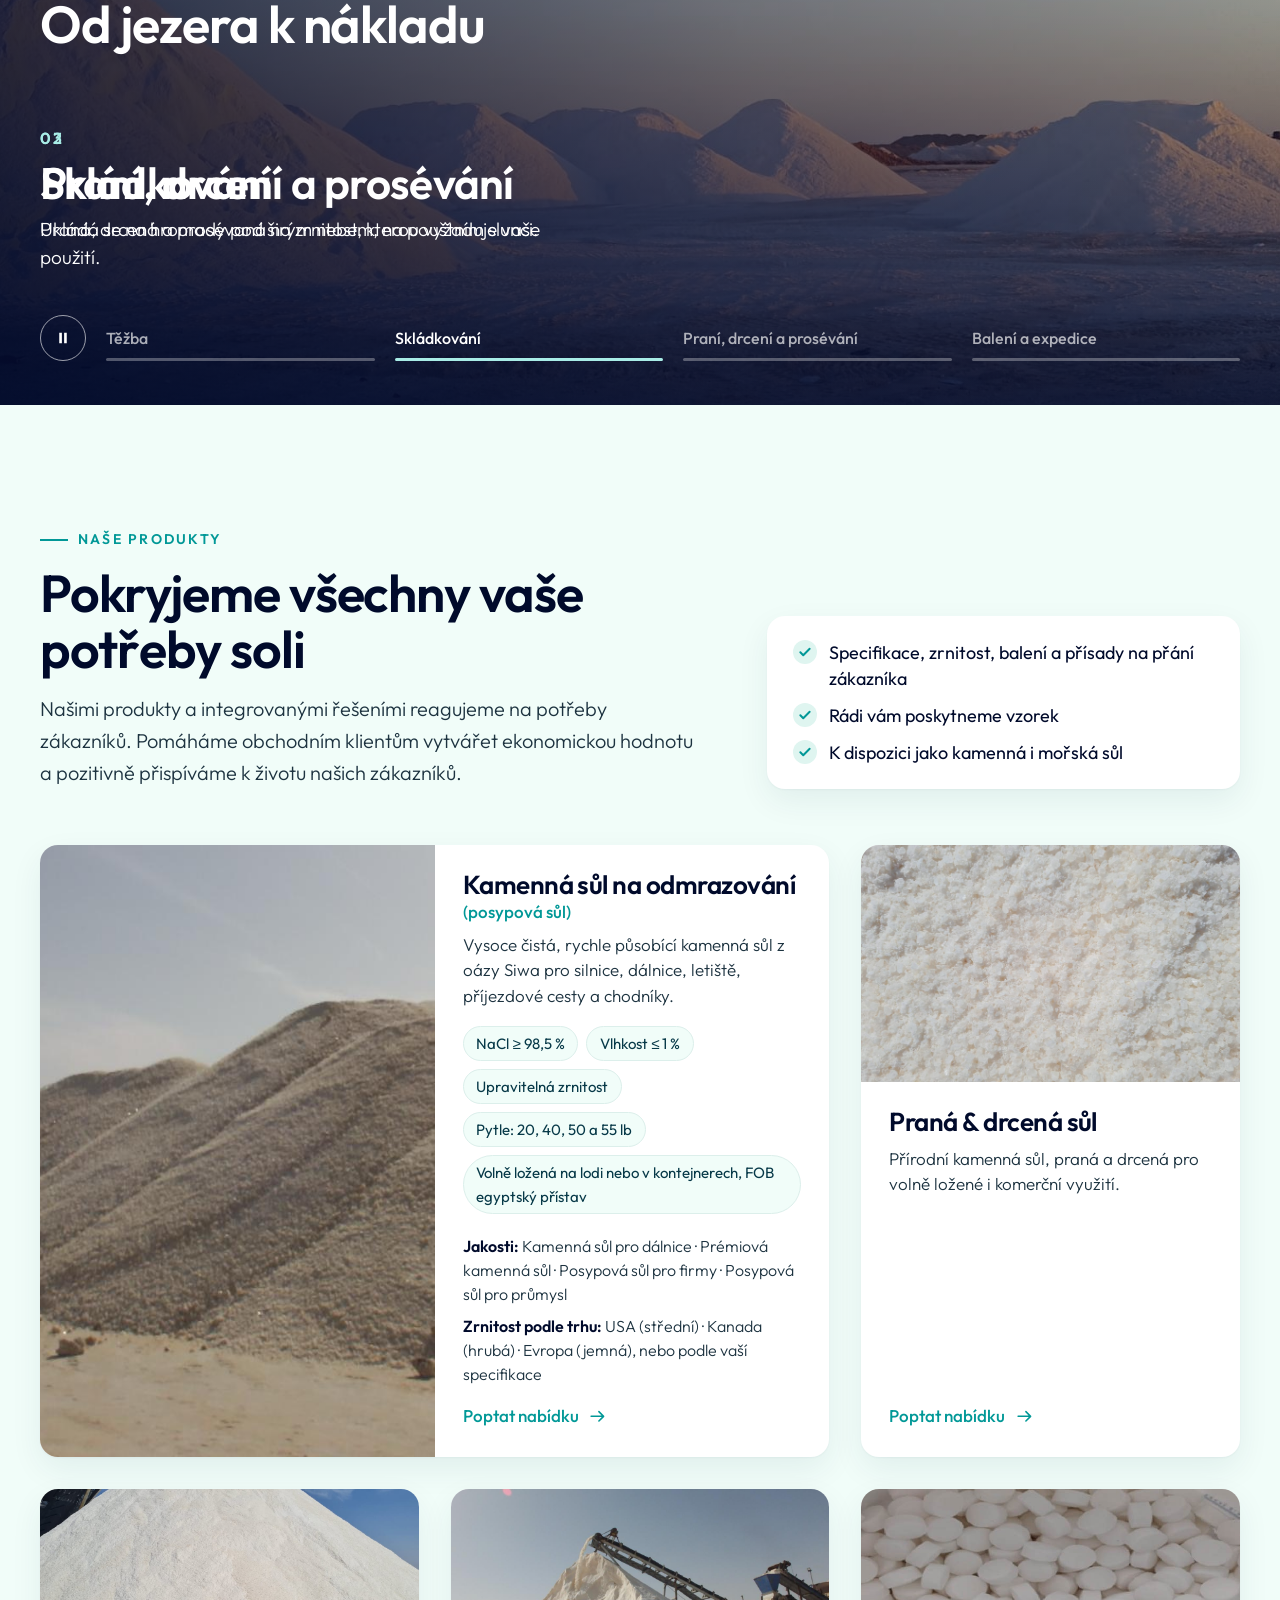
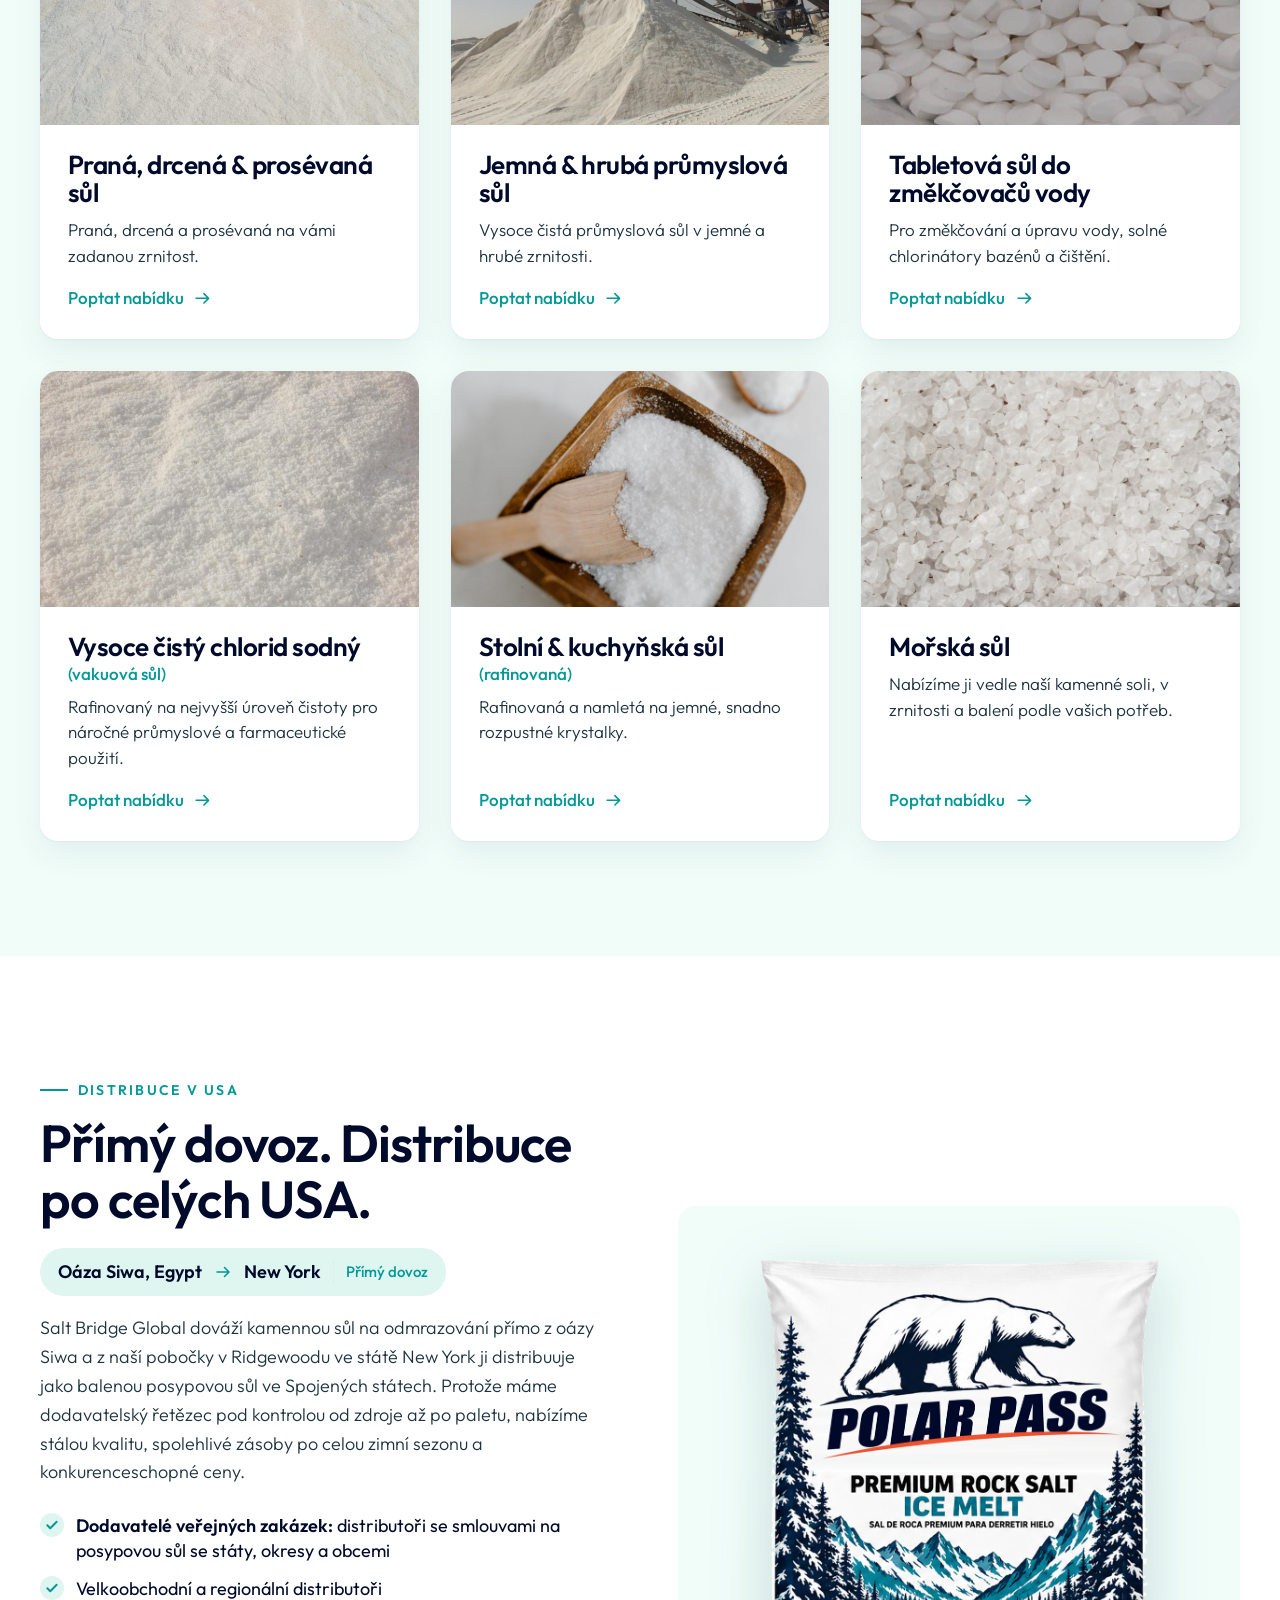
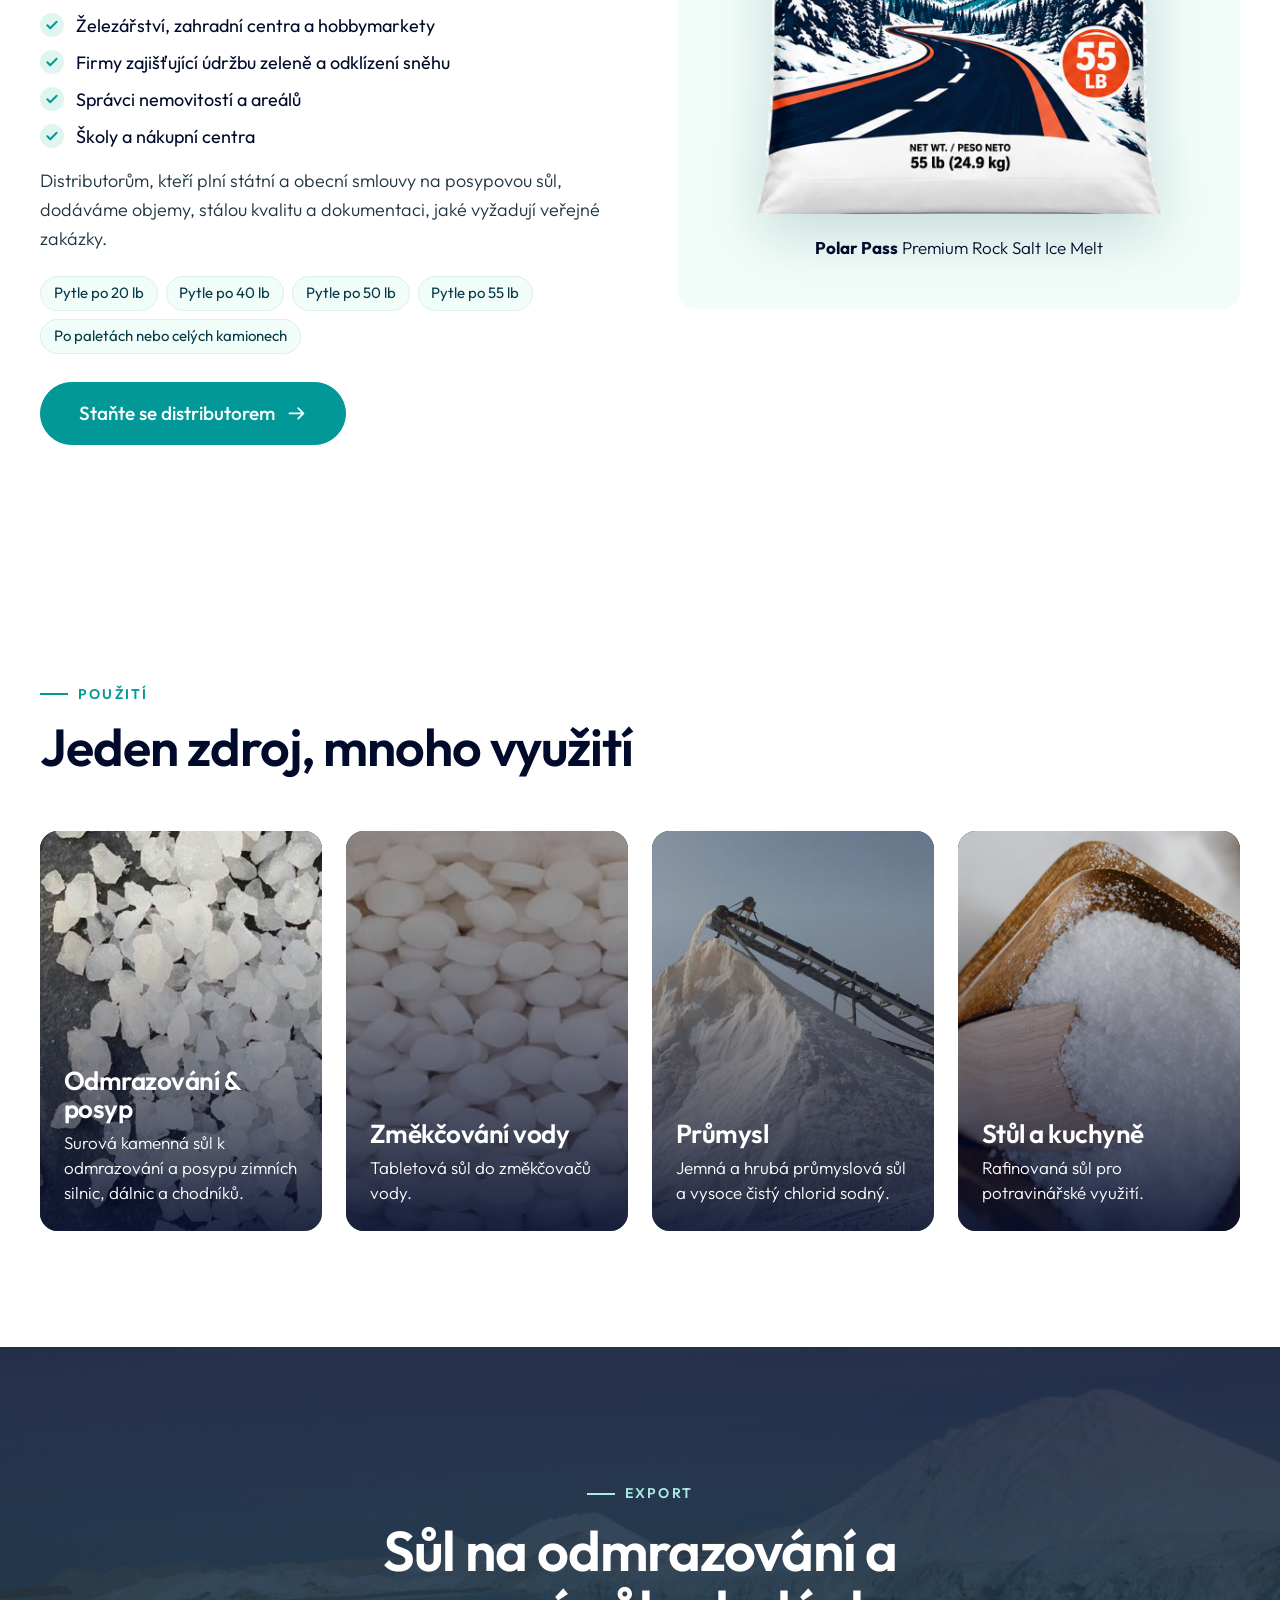
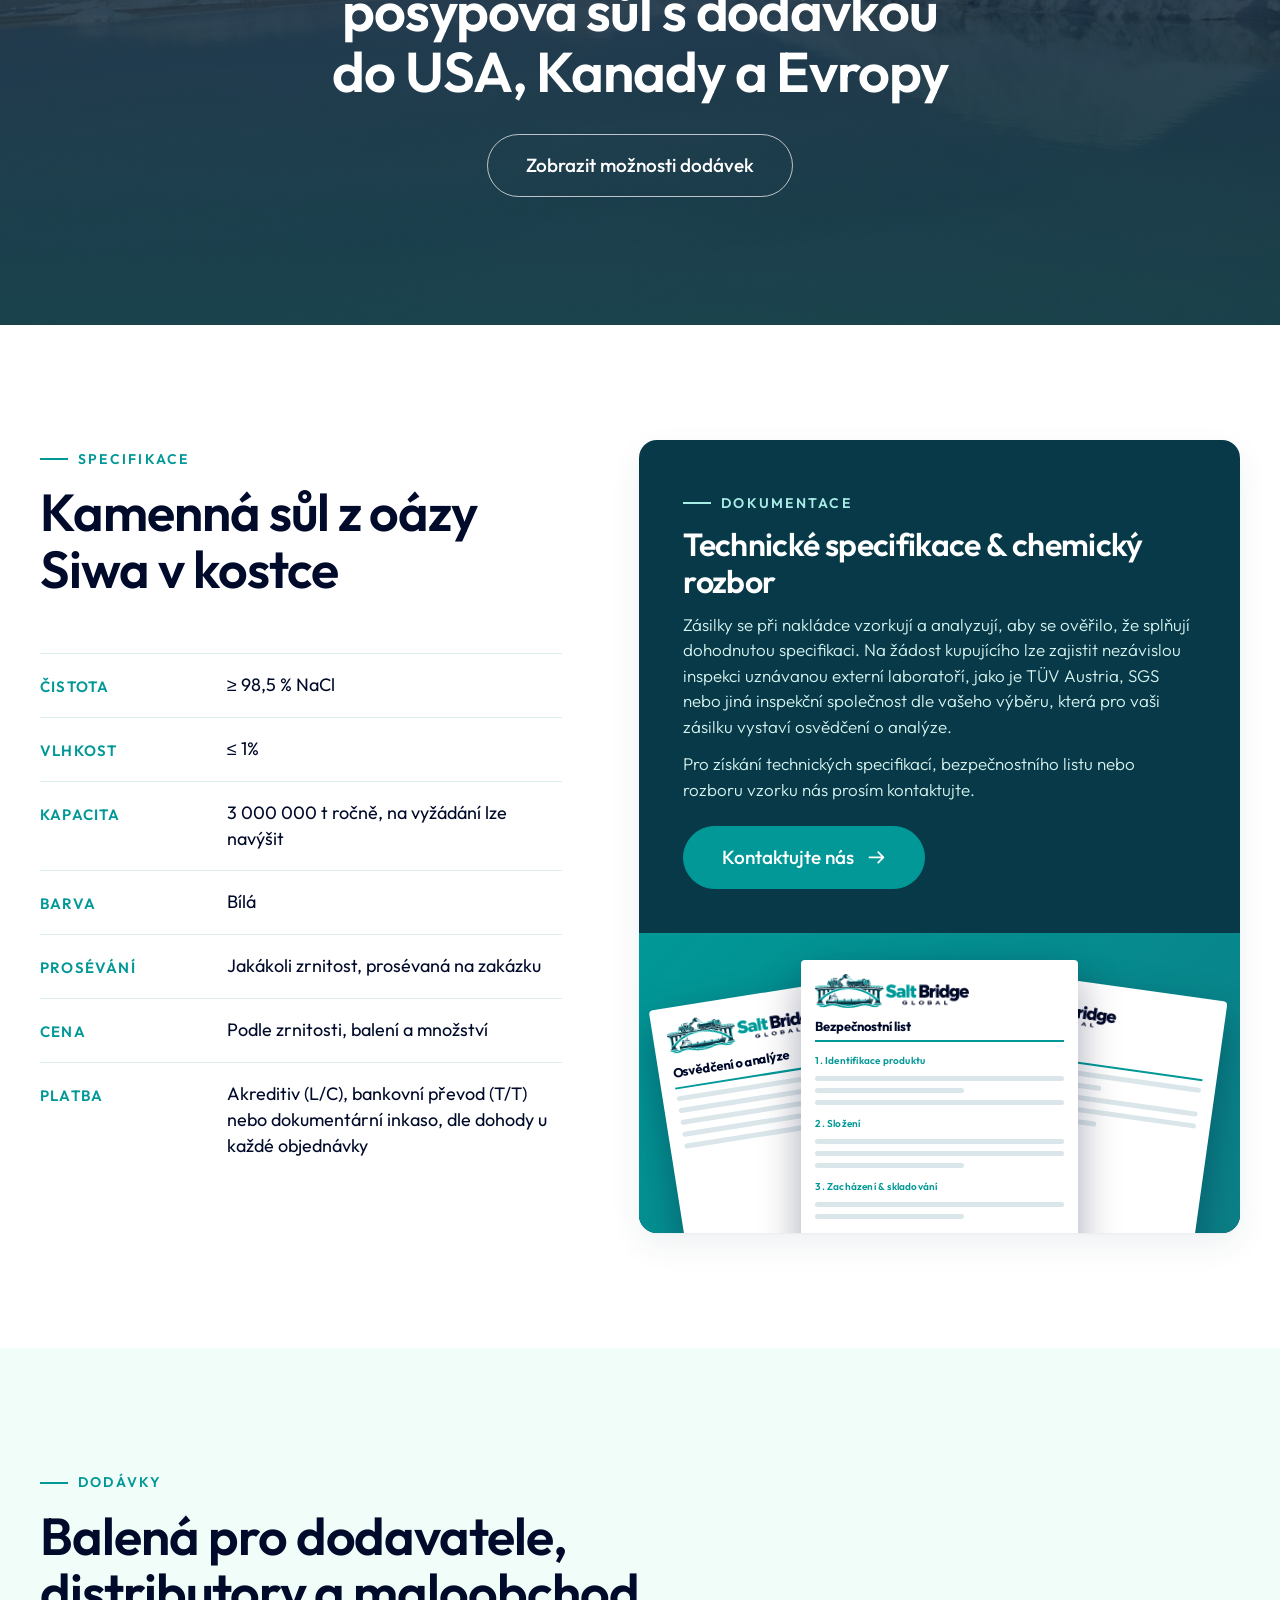
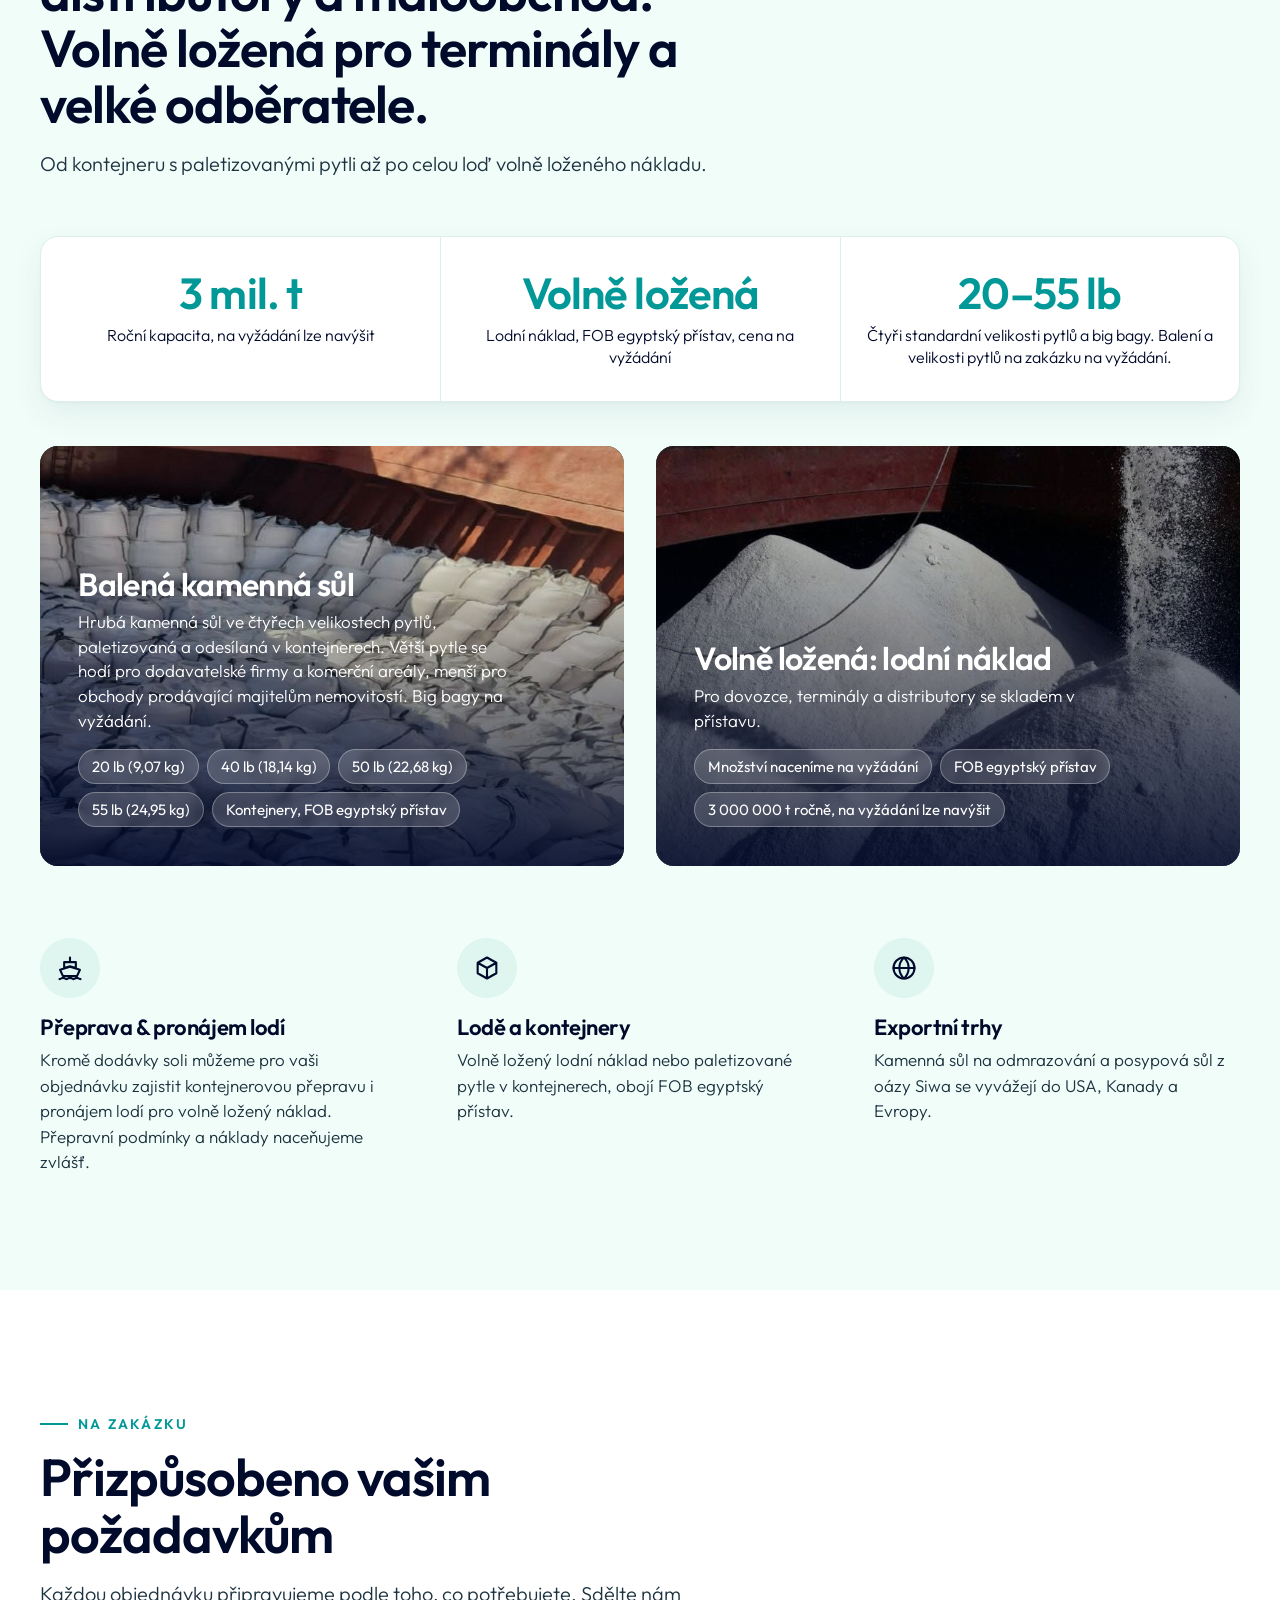
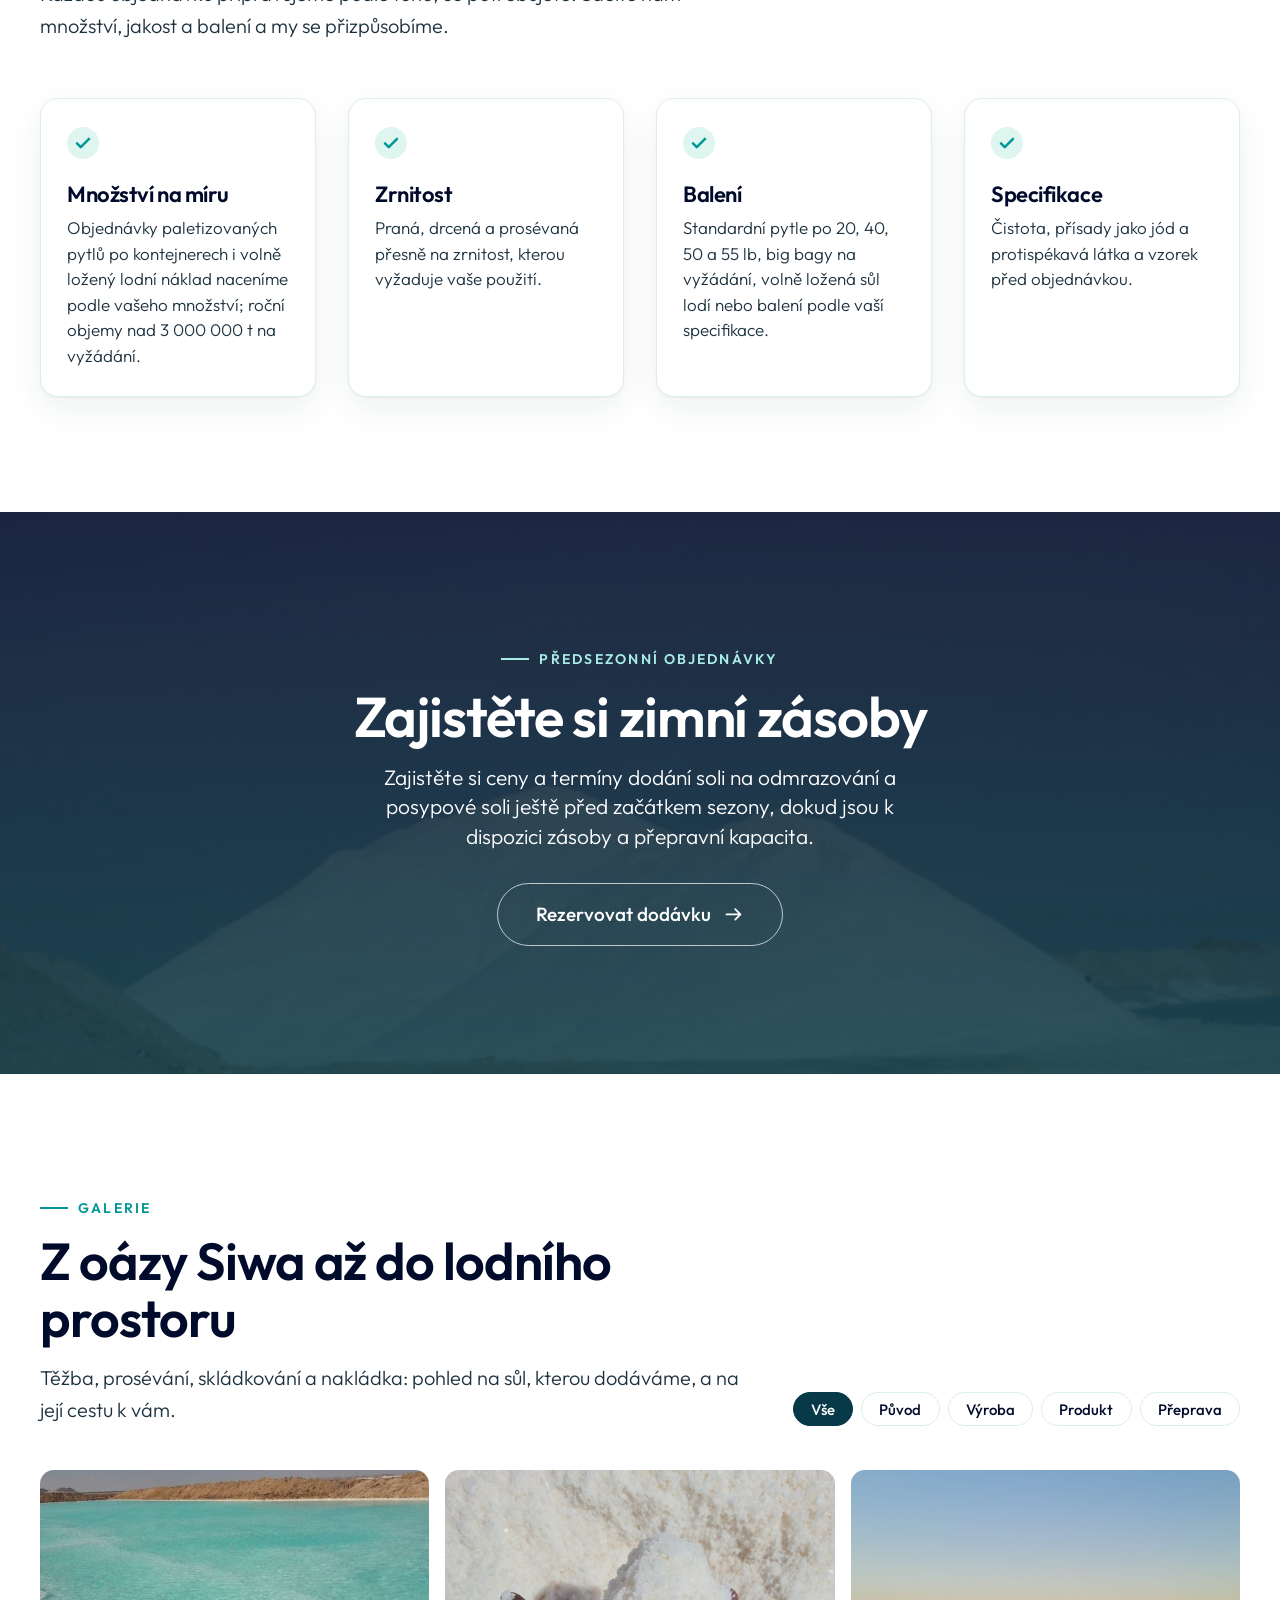
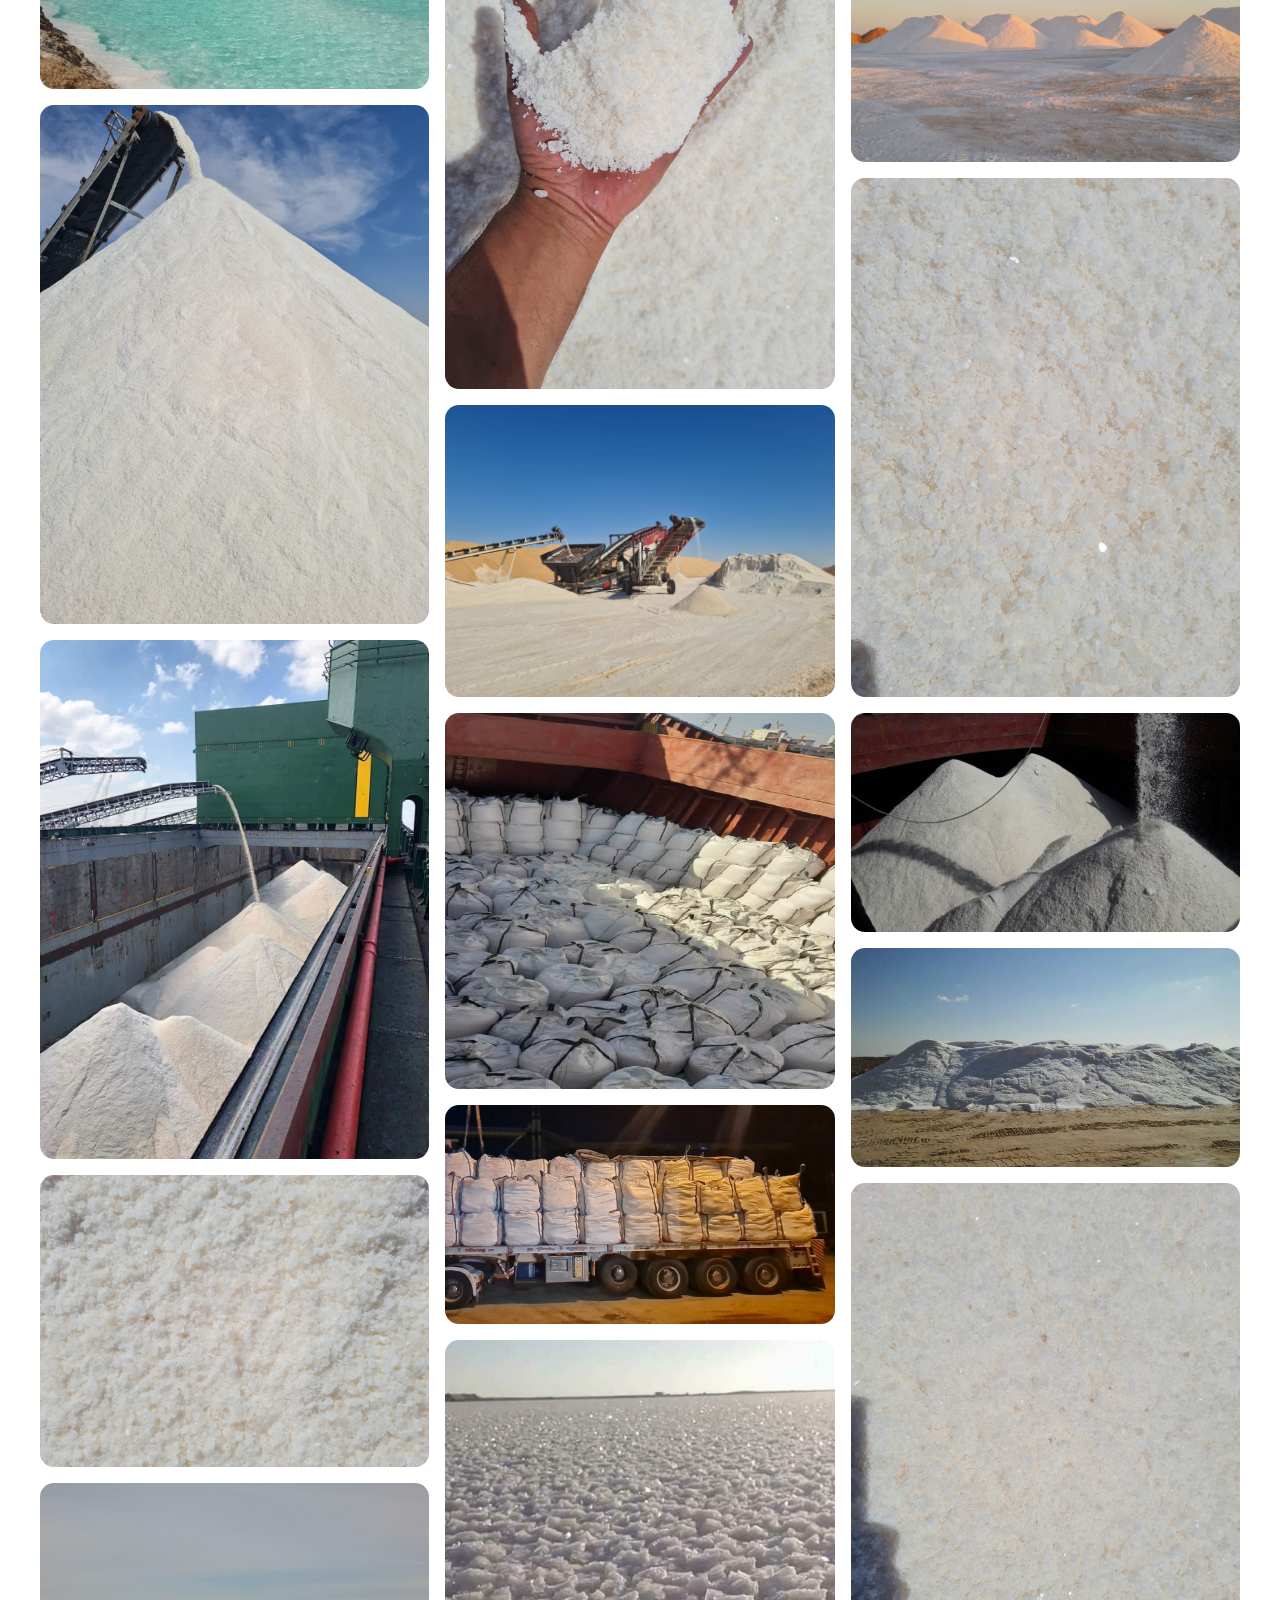
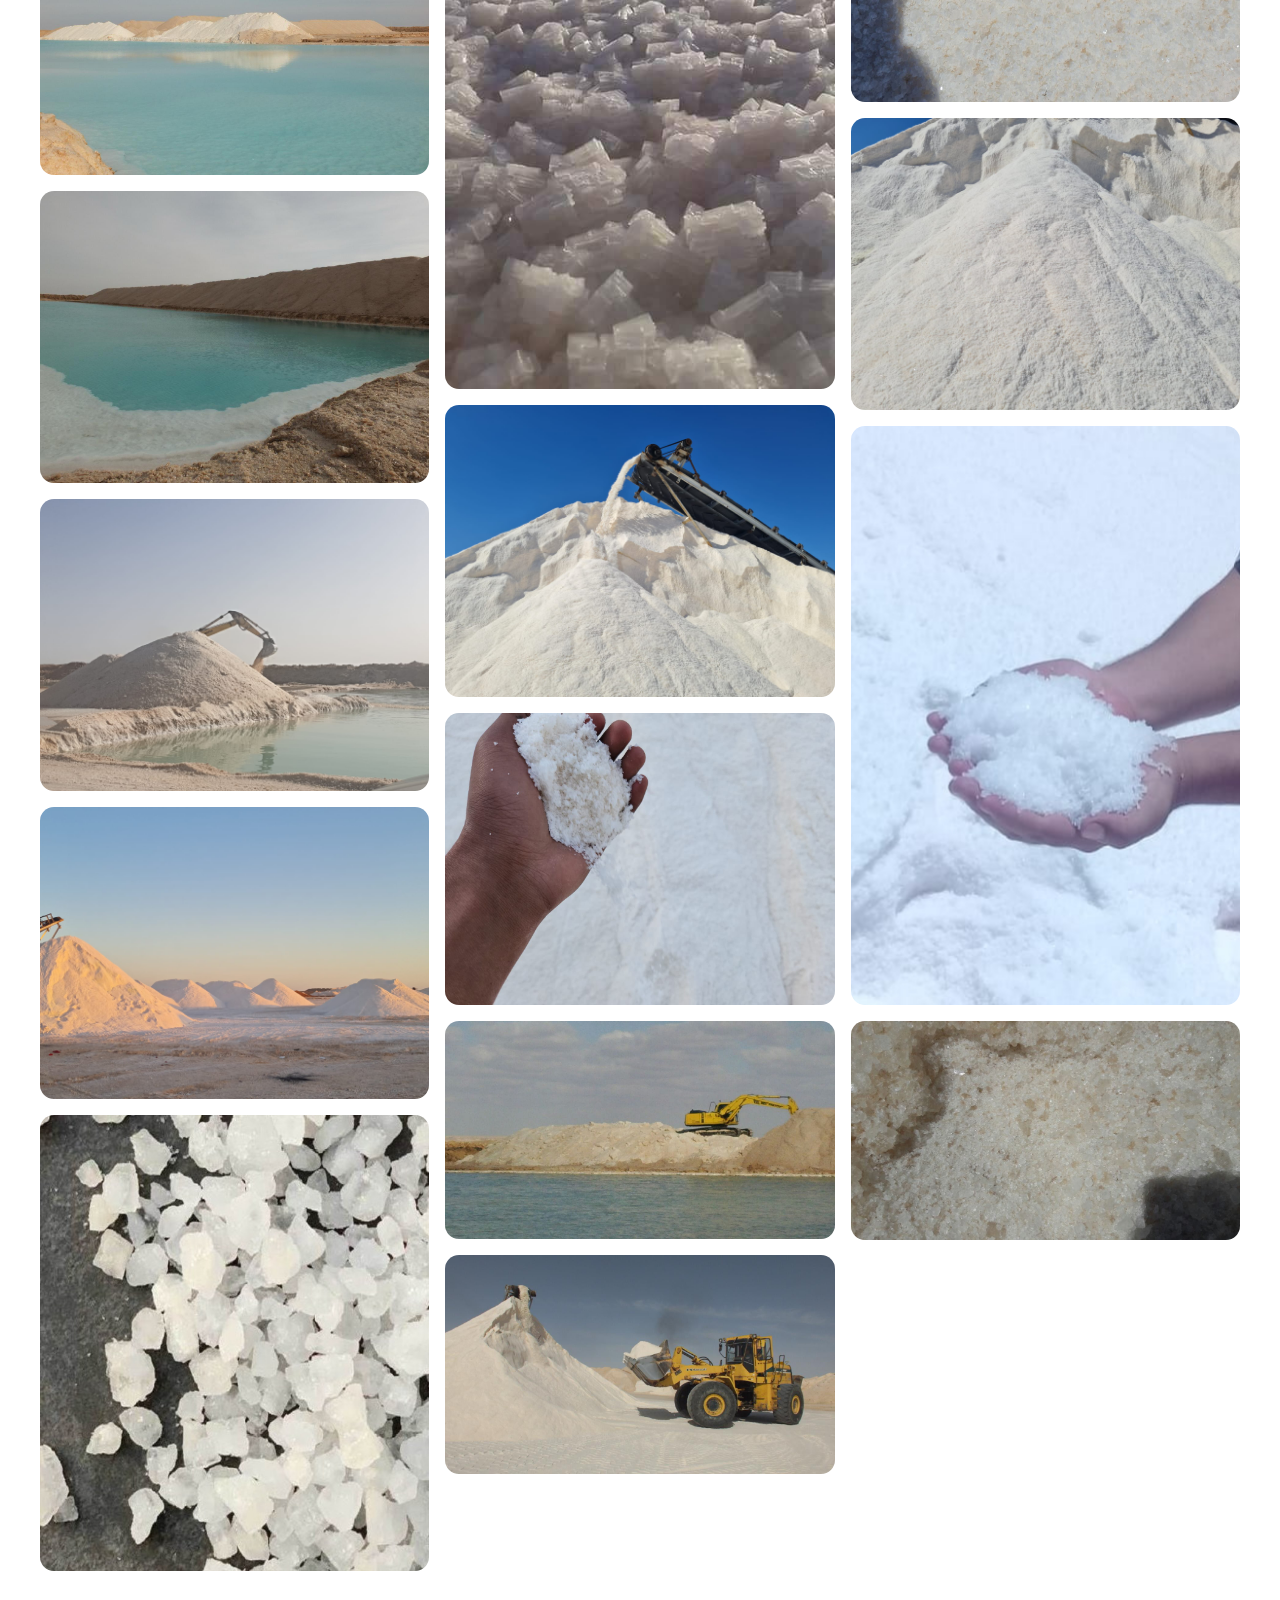
==== commit 8bd5dbc6: "Remove 1-5 mm grain range, keep customizable" ====
--- a/cs/index.html
+++ b/cs/index.html
@@ -636,7 +636,7 @@
               <ul class="tags">
                 <li>NaCl ≥ 98,5 %</li>
                 <li>Vlhkost ≤ 1 %</li>
-                <li>Zrnitost 1–5 mm, upravitelná</li>
+                <li>Upravitelná zrnitost</li>
                 <li>Pytle: 20, 40, 50 a 55 lb</li>
                 <li>Volně ložená na lodi nebo v kontejnerech, FOB egyptský přístav</li>
               </ul>
